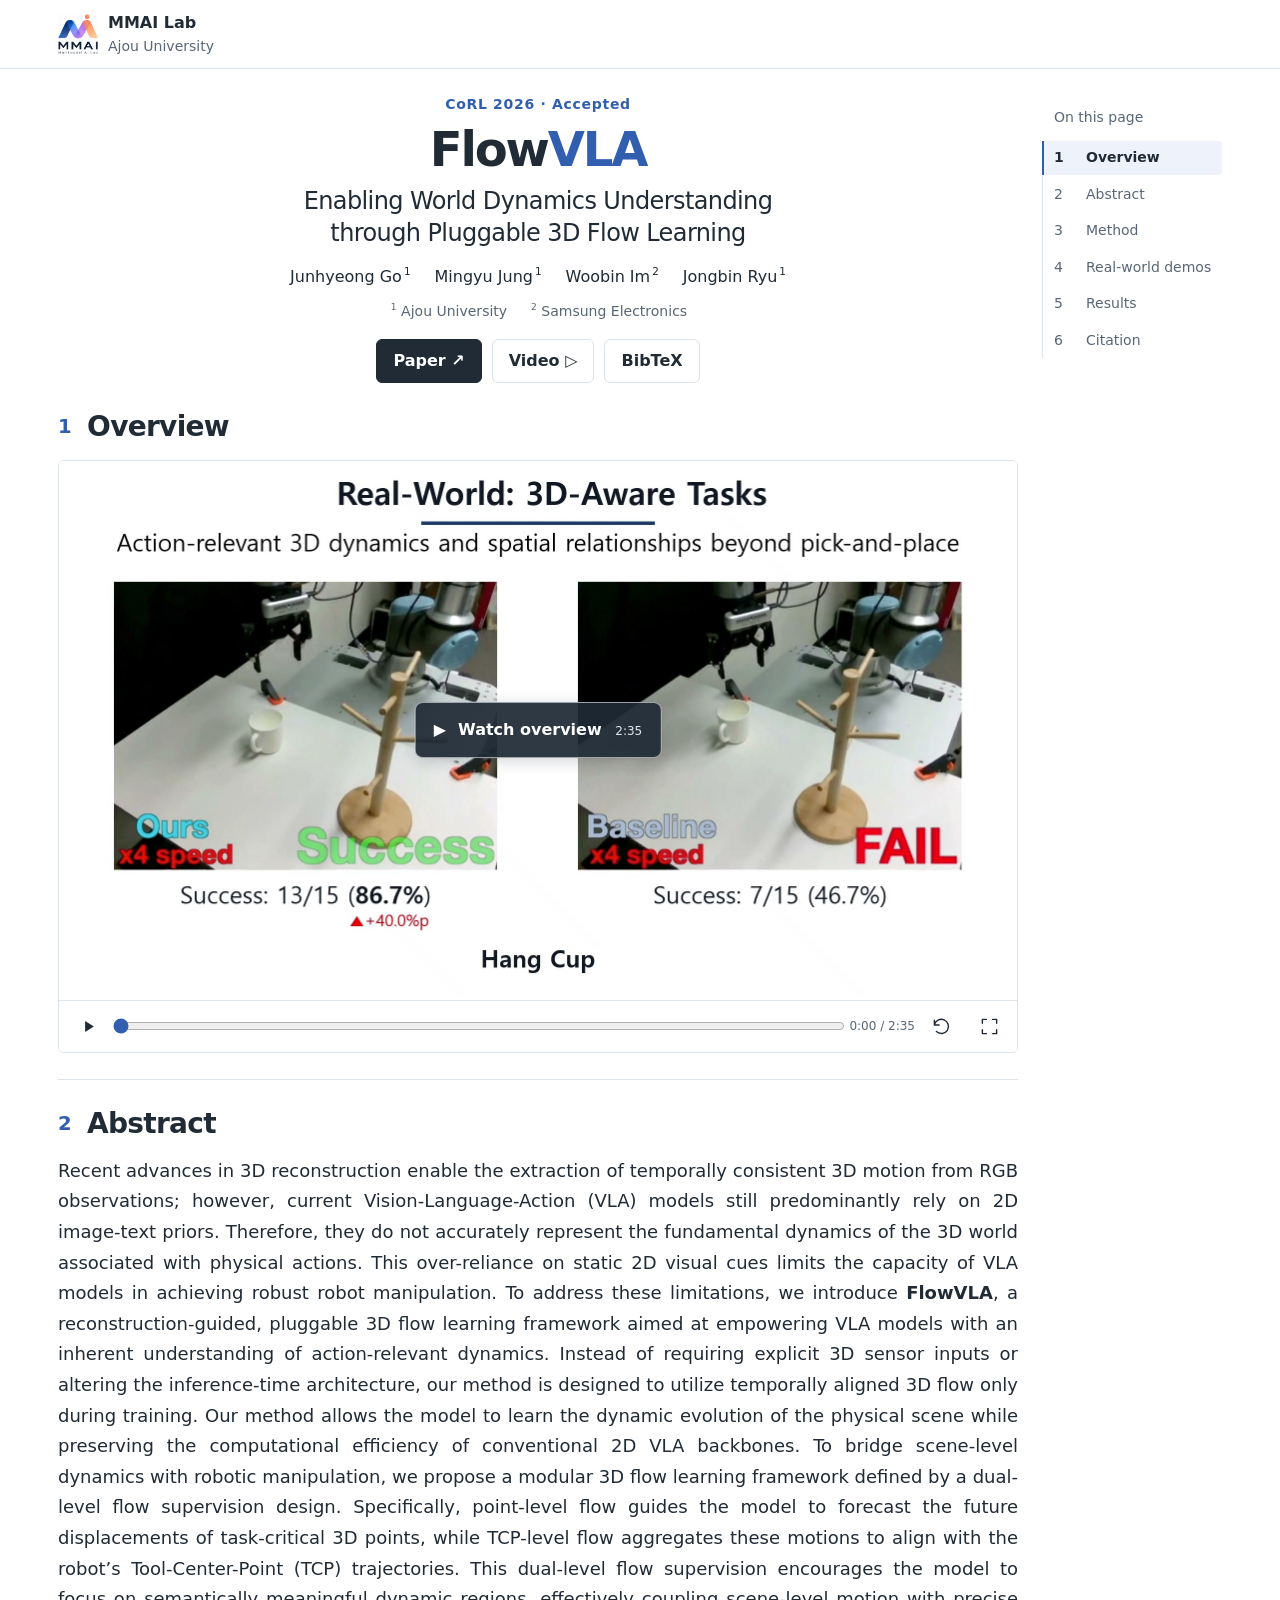
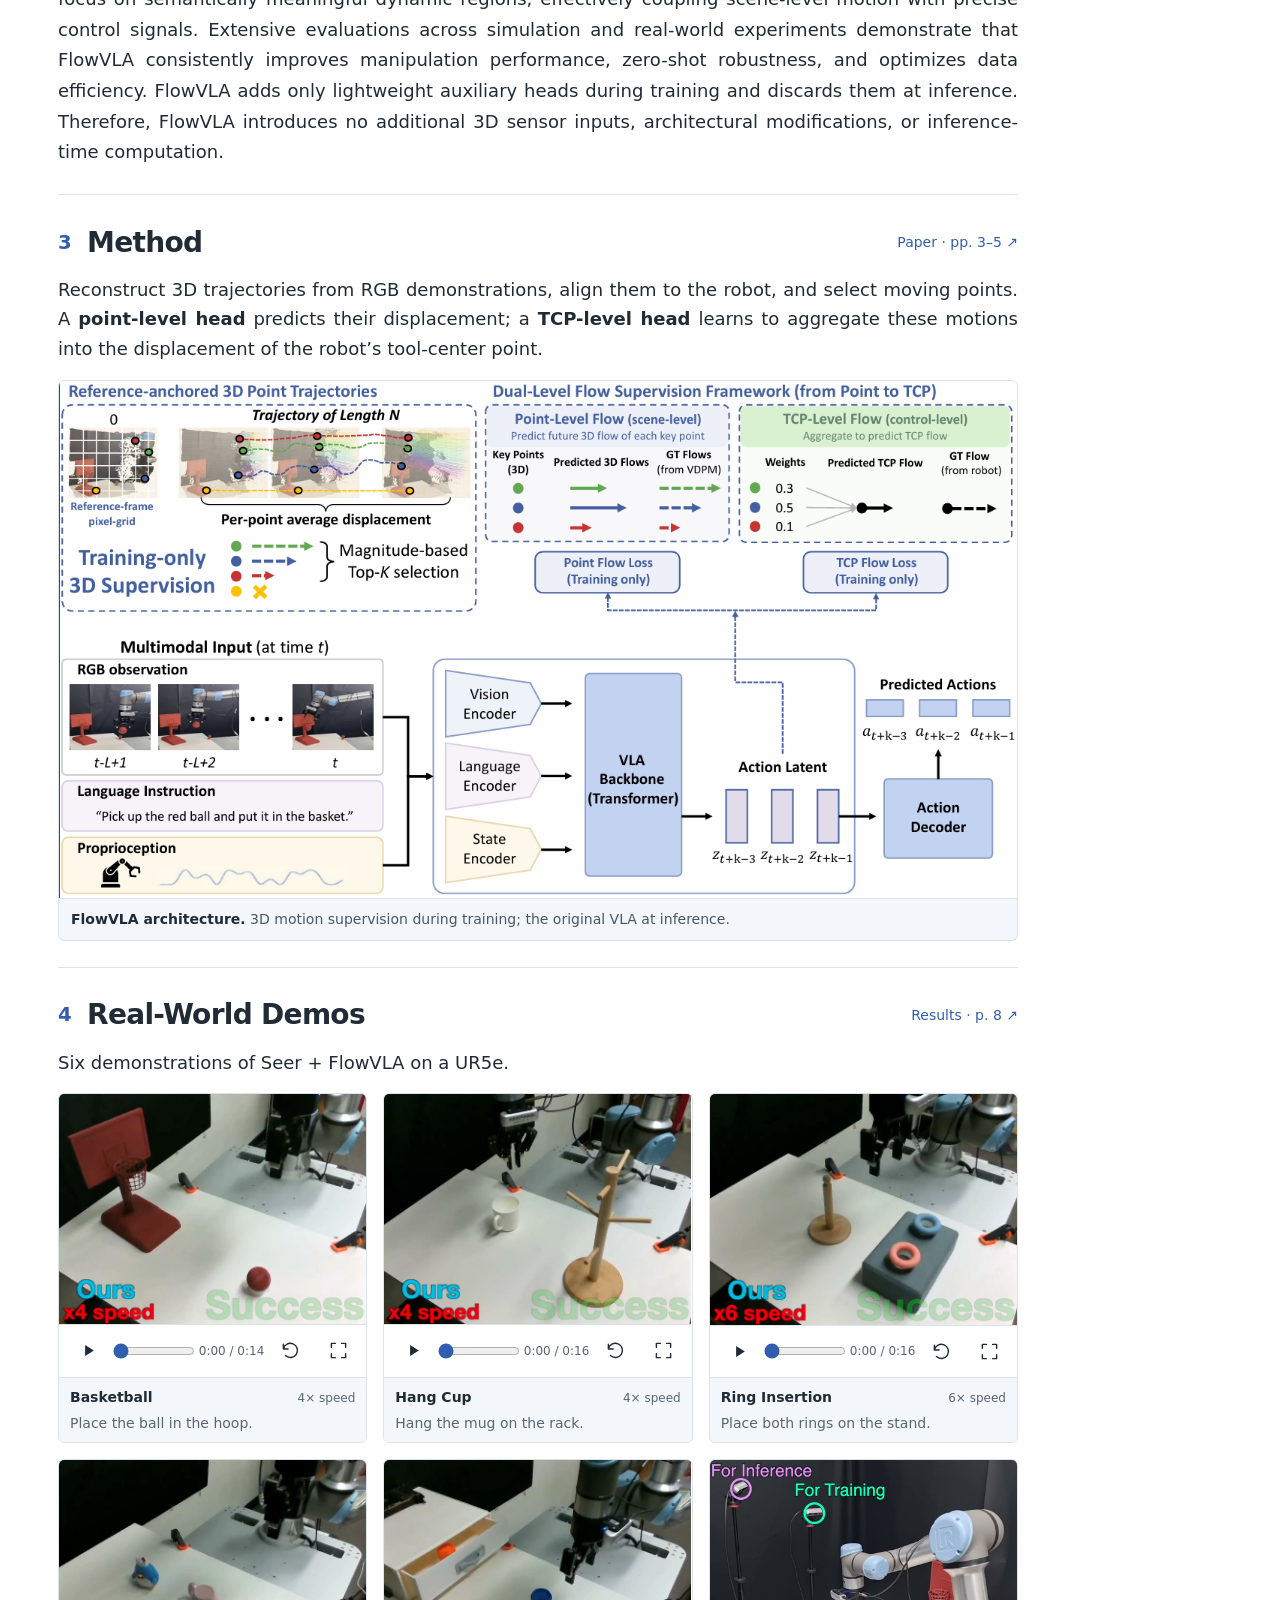
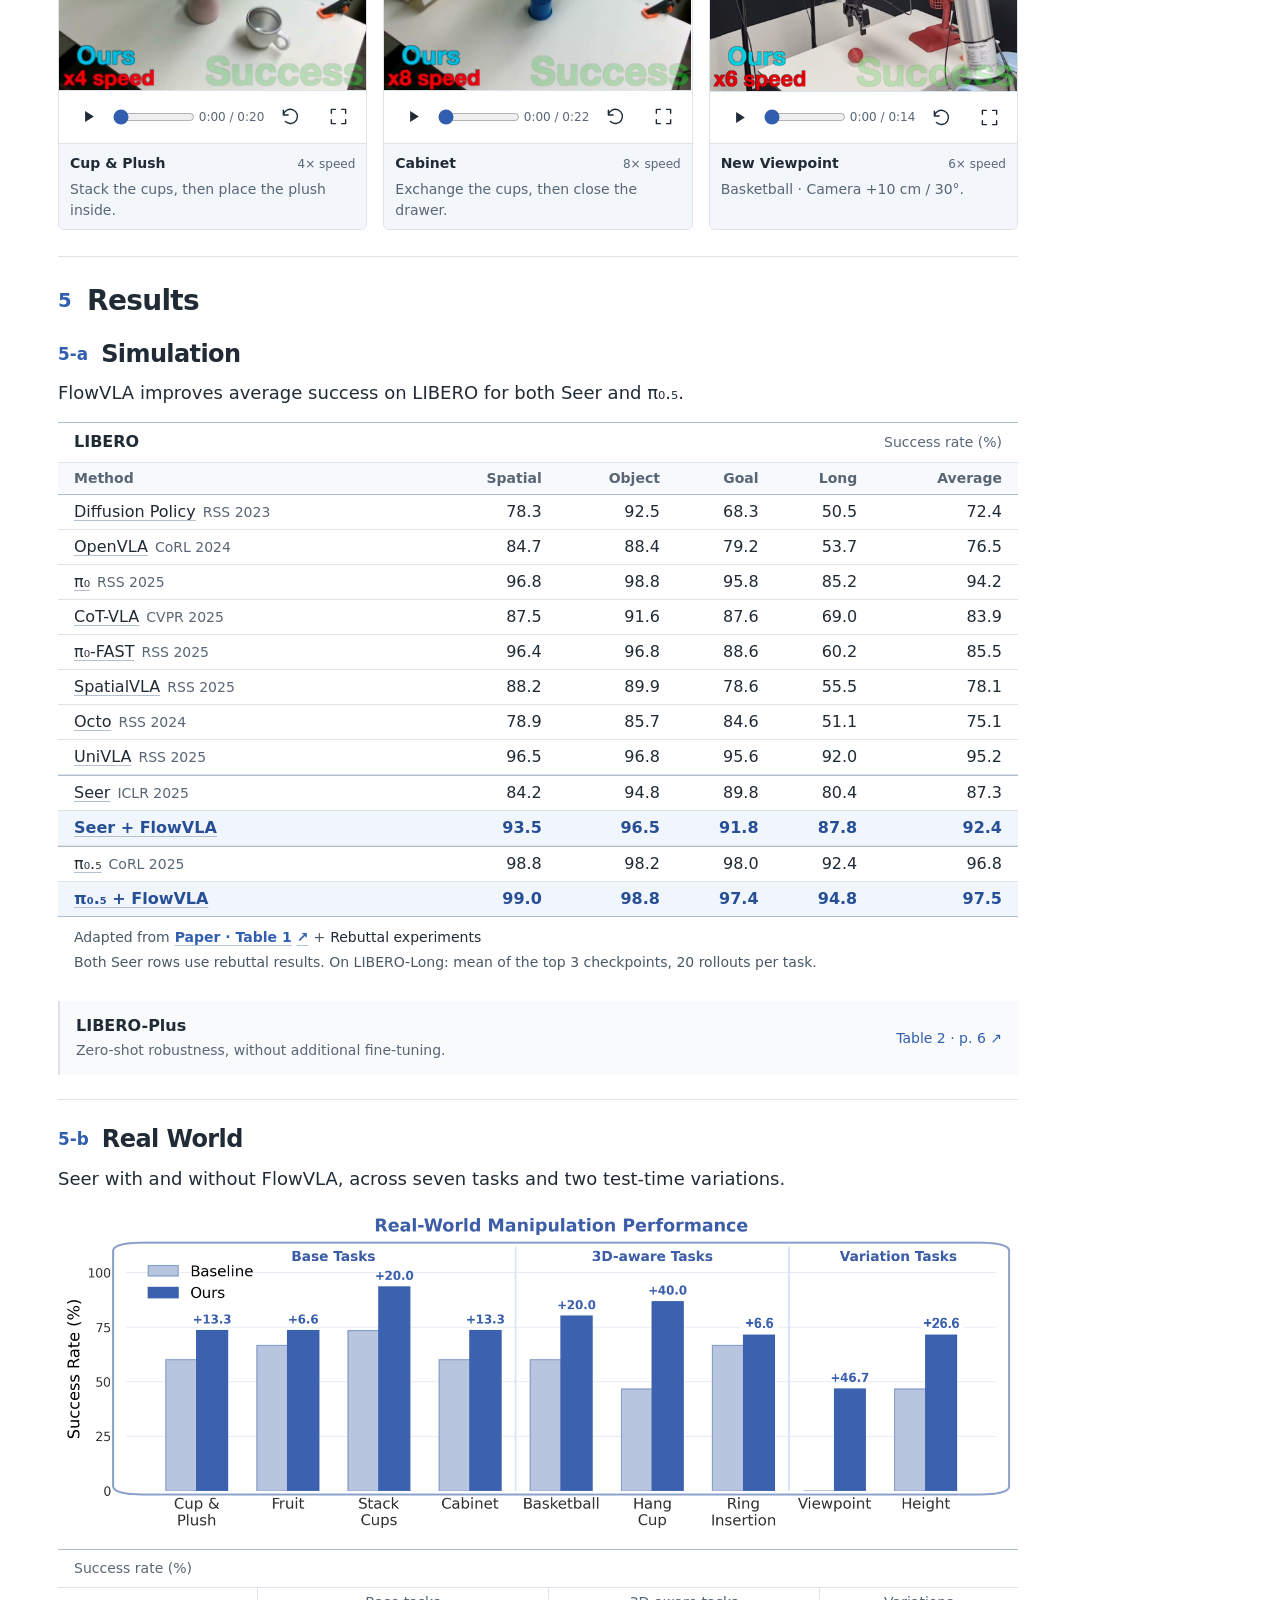
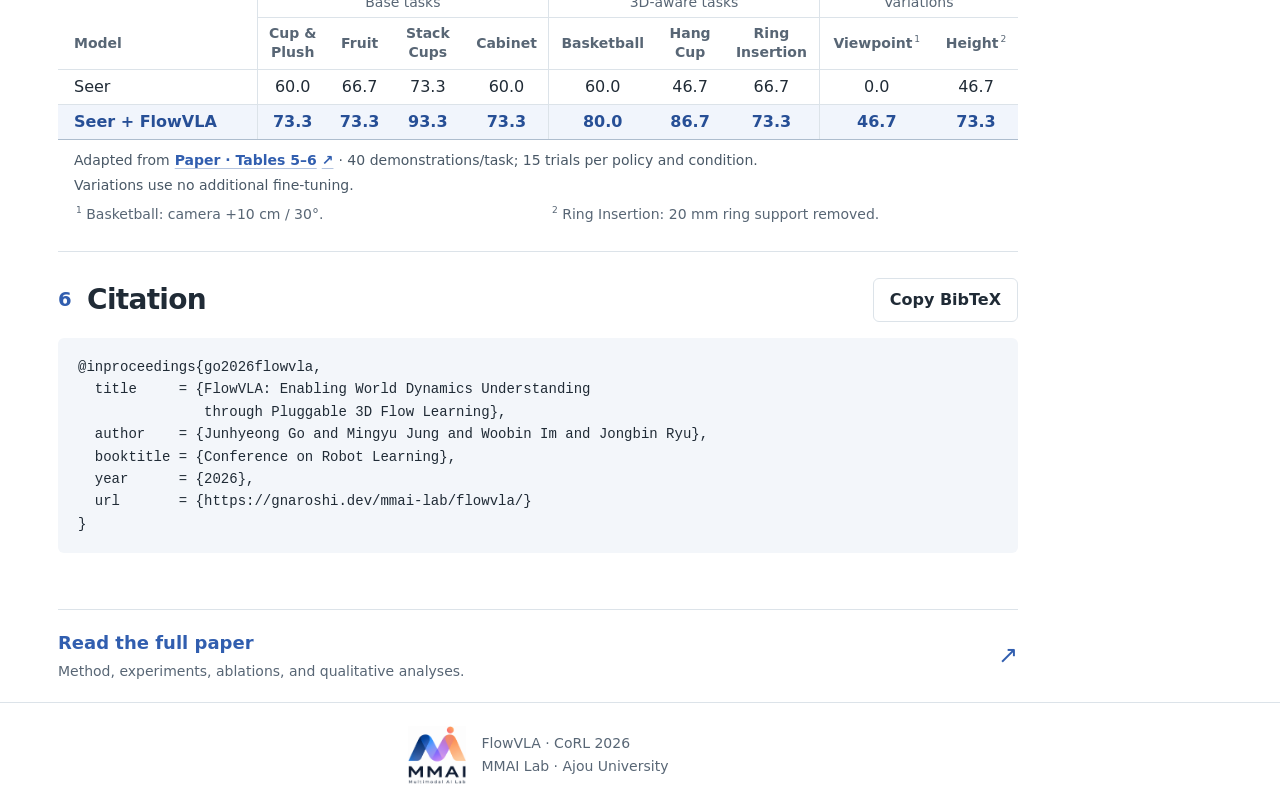
==== flowvla/index.html @ 660ac982 "Refine result-table density and evidence hierarchy" ====
<!doctype html>
<html lang="en"><head><meta charset="utf-8"><meta name="viewport" content="width=device-width,initial-scale=1"><meta name="color-scheme" content="light"><title>FlowVLA | Pluggable 3D Flow Learning · CoRL 2026</title><meta name="description" content="FlowVLA distills manipulation-relevant 3D scene motion into VLA policies using training-only point-to-TCP supervision. Accepted at CoRL 2026. MMAI Lab, Ajou University."><meta name="author" content="Junhyeong Go, Mingyu Jung, Woobin Im, Jongbin Ryu"><meta name="citation_title" content="FlowVLA: Enabling World Dynamics Understanding through Pluggable 3D Flow Learning"><meta name="citation_author" content="Junhyeong Go"><meta name="citation_author" content="Mingyu Jung"><meta name="citation_author" content="Woobin Im"><meta name="citation_author" content="Jongbin Ryu"><meta name="citation_conference_title" content="Conference on Robot Learning"><meta name="citation_publication_date" content="2026"><meta property="og:type" content="website"><meta property="og:title" content="FlowVLA · CoRL 2026"><meta property="og:description" content="Learn 3D motion during training. Keep the original VLA at inference."><link rel="icon" href="assets/images/favicon.png" type="image/png"><link rel="stylesheet" href="styles.css?v=21"><script src="script.js?v=16" defer></script><link rel="canonical" href="https://gnaroshi.dev/mmai-lab/flowvla/"><meta property="og:url" content="https://gnaroshi.dev/mmai-lab/flowvla/"><meta property="og:image" content="https://gnaroshi.dev/mmai-lab/flowvla/assets/images/overview.jpg"><meta property="og:image:alt" content="FlowVLA: Pluggable 3D Flow Learning"><meta name="twitter:card" content="summary_large_image"><meta name="citation_pdf_url" content="https://gnaroshi.dev/mmai-lab/flowvla/assets/papers/flowvla-submission.pdf"><link rel="stylesheet" href="summary.css?v=9"><script src="legacy-links.js?v=2"></script></head>
<body class="summary-page full-page">
<a class="skip" href="#main">Skip to content</a>
<header class="site-header summary-header"><div class="wrap header-inner"><a class="brand" href="https://mmai-laboratory.github.io/" aria-label="MMAI Lab homepage"><img src="assets/images/mmai-logo.png" width="58" height="58" alt="MMAI Lab"><span>MMAI Lab<small>Ajou University</small></span></a></div>
<div class="reading-nav wrap"><button class="nav-toggle" type="button" aria-expanded="false" aria-controls="section-nav"><span class="nav-label">Contents</span><span class="nav-location">Overview</span><span aria-hidden="true">⌄</span></button><nav id="section-nav" class="main-nav" aria-label="Page sections"><ul class="outline-list"><li class="outline-item" data-section="overview"><a href="#overview" data-location="1 · Overview"><span class="outline-number">1</span><span>Overview</span></a></li><li class="outline-item" data-section="abstract"><a href="#abstract" data-location="2 · Abstract"><span class="outline-number">2</span><span>Abstract</span></a></li><li class="outline-item" data-section="method"><a href="#method" data-location="3 · Method"><span class="outline-number">3</span><span>Method</span></a></li><li class="outline-item" data-section="real-world"><a href="#real-world" data-location="4 · Real-world demos"><span class="outline-number">4</span><span>Real-world demos</span></a></li><li class="outline-item" data-section="results"><a href="#results" data-location="5 · Results"><span class="outline-number">5</span><span>Results</span></a><ul class="outline-sublist"><li><a href="#libero-results" data-location="5-a · Simulation"><span class="outline-number">5-a</span><span>Simulation</span></a></li><li><a href="#real-world-results" data-location="5-b · Real world"><span class="outline-number">5-b</span><span>Real world</span></a></li></ul></li><li class="outline-item" data-section="citation"><a href="#citation" data-location="6 · Citation"><span class="outline-number">6</span><span>Citation</span></a></li></ul></nav></div></header>
<aside class="page-outline" aria-label="Reading position"><p class="outline-title">On this page</p><nav class="outline-nav" aria-label="On this page"><ul class="outline-list"><li class="outline-item" data-section="overview"><a href="#overview" data-location="1 · Overview"><span class="outline-number">1</span><span>Overview</span></a></li><li class="outline-item" data-section="abstract"><a href="#abstract" data-location="2 · Abstract"><span class="outline-number">2</span><span>Abstract</span></a></li><li class="outline-item" data-section="method"><a href="#method" data-location="3 · Method"><span class="outline-number">3</span><span>Method</span></a></li><li class="outline-item" data-section="real-world"><a href="#real-world" data-location="4 · Real-world demos"><span class="outline-number">4</span><span>Real-world demos</span></a></li><li class="outline-item" data-section="results"><a href="#results" data-location="5 · Results"><span class="outline-number">5</span><span>Results</span></a><ul class="outline-sublist"><li><a href="#libero-results" data-location="5-a · Simulation"><span class="outline-number">5-a</span><span>Simulation</span></a></li><li><a href="#real-world-results" data-location="5-b · Real world"><span class="outline-number">5-b</span><span>Real world</span></a></li></ul></li><li class="outline-item" data-section="citation"><a href="#citation" data-location="6 · Citation"><span class="outline-number">6</span><span>Citation</span></a></li></ul></nav></aside>
<a class="back-to-top" href="#top" aria-label="Back to top" title="Back to top"><svg viewBox="0 0 24 24" width="20" height="20" fill="none" stroke="currentColor" stroke-width="1.8" stroke-linecap="round" stroke-linejoin="round" aria-hidden="true"><path d="m6 12 6-6 6 6M12 6v14M5 3h14"/></svg></a>
<main id="main">
<section id="top" tabindex="-1" class="hero wrap" aria-labelledby="title">
  <p class="venue">CoRL 2026 · Accepted</p>
  <h1 id="title">Flow<span>VLA</span></h1>
  <p class="paper-title">Enabling World Dynamics Understanding<br class="title-break"> through Pluggable 3D Flow Learning</p>
  <div class="authors"><span><a href="https://gojunhyeong.github.io/">Junhyeong Go</a><sup>1</sup></span><span><a href="https://gnaroshi.dev/">Mingyu Jung</a><sup>1</sup></span><span><a href="https://iwbn.github.io/">Woobin Im</a><sup>2</sup></span><span><a href="https://sites.google.com/view/jongbinryu/about-me">Jongbin Ryu</a><sup>1</sup></span></div>
  <div class="affiliations"><span><sup>1</sup> Ajou University</span><span><sup>2</sup> Samsung Electronics</span></div>
  <div class="actions"><a class="button primary" href="assets/papers/flowvla-submission.pdf#page=1" target="_blank" rel="noopener" aria-label="Read the paper (PDF, opens in a new tab)">Paper ↗</a><a class="button" href="#overview-player">Video ▷</a><a class="button" href="#citation">BibTeX</a></div>
</section>
<section id="overview" data-outline-target class="section wrap" tabindex="-1" aria-labelledby="overview-title">
  <h2 id="overview-title"><span class="heading-number">1</span> <span class="heading-label">Overview</span></h2>
  <figure id="overview-player" tabindex="-1" class="clip overview-player"><div class="media-shell" data-title="FlowVLA overview"><div class="video-viewport" style="--video-ratio:1.7777777778"><div class="video-frame"><video id="overview-video" controls playsinline preload="none" data-duration="155.238417" poster="assets/images/overview-preview.jpg" width="1920" height="1080" aria-label="FlowVLA overview video"><source src="assets/videos/flowvla-overview-intro.mp4" type="video/mp4"></video></div><button class="overview-start js-only" type="button" aria-label="Watch FlowVLA overview"><span aria-hidden="true">▶</span><span>Watch overview <small>2:35</small></span></button></div></div><figcaption><span class="clip-label">FlowVLA Overview</span></figcaption></figure>
</section>
<section id="abstract" data-outline-target class="section wrap" tabindex="-1" aria-labelledby="abstract-title">
  <h2 id="abstract-title"><span class="heading-number">2</span> <span class="heading-label">Abstract</span></h2>
  <p>Recent advances in 3D reconstruction enable the extraction of temporally consistent 3D motion from RGB observations; however, current Vision-Language-Action (VLA) models still predominantly rely on 2D image-text priors. Therefore, they do not accurately represent the fundamental dynamics of the 3D world associated with physical actions. This over-reliance on static 2D visual cues limits the capacity of VLA models in achieving robust robot manipulation. To address these limitations, we introduce <strong>FlowVLA</strong>, a reconstruction-guided, pluggable 3D flow learning framework aimed at empowering VLA models with an inherent understanding of action-relevant dynamics. Instead of requiring explicit 3D sensor inputs or altering the inference-time architecture, our method is designed to utilize temporally aligned 3D flow only during training. Our method allows the model to learn the dynamic evolution of the physical scene while preserving the computational efficiency of conventional 2D VLA backbones. To bridge scene-level dynamics with robotic manipulation, we propose a modular 3D flow learning framework defined by a dual-level flow supervision design. Specifically, point-level flow guides the model to forecast the future displacements of task-critical 3D points, while TCP-level flow aggregates these motions to align with the robot’s Tool-Center-Point (TCP) trajectories. This dual-level flow supervision encourages the model to focus on semantically meaningful dynamic regions, effectively coupling scene-level motion with precise control signals. Extensive evaluations across simulation and real-world experiments demonstrate that FlowVLA consistently improves manipulation performance, zero-shot robustness, and optimizes data efficiency. FlowVLA adds only lightweight auxiliary heads during training and discards them at inference. Therefore, FlowVLA introduces no additional 3D sensor inputs, architectural modifications, or inference-time computation.</p>
</section>
<section id="method" data-outline-target class="section wrap" tabindex="-1" aria-labelledby="method-title">
  <div class="section-heading"><h2 id="method-title"><span class="heading-number">3</span> <span class="heading-label">Method</span></h2><a class="section-paper" href="assets/papers/flowvla-submission.pdf#page=3" target="_blank" rel="noopener" aria-label="Method in the paper, pages 3–5 (opens in a new tab)">Paper · pp. 3–5 ↗</a></div>
  <p>Reconstruct 3D trajectories from RGB demonstrations, align them to the robot, and select moving points. A <strong>point-level head</strong> predicts their displacement; a <strong>TCP-level head</strong> learns to aggregate these motions into the displacement of the robot’s tool-center point.</p>
  <figure class="research-figure  responsive-figure rf-method"><div class="rf-method-frame"><p class="rf-scroll-cue"><span>Scroll to explore ↔</span><a href="assets/images/method.png" data-figure-title="FlowVLA architecture" data-figure-caption="3D motion supervision during training; the original VLA at inference." aria-label="View complete architecture">View full figure</a></p><div class="rf-method-scroll" tabindex="0" role="region" aria-label="FlowVLA architecture; scroll horizontally on narrow screens"><a class="figure-image rf-method-image" href="assets/images/method.png" data-figure-title="FlowVLA architecture" data-figure-caption="3D motion supervision during training; the original VLA at inference." aria-label="Enlarge FlowVLA architecture"><img src="assets/images/method.png" width="1276" height="689" loading="lazy" alt="FlowVLA reconstructs scene motion and supervises point-level flow and tool-center-point flow during training."></a></div></div><figcaption><span class="figure-caption-title">FlowVLA architecture.</span> 3D motion supervision during training; the original VLA at inference.</figcaption></figure>
</section>
<section id="real-world" data-outline-target class="section wrap" tabindex="-1" aria-labelledby="real-title">
  <div class="section-heading"><h2 id="real-title"><span class="heading-number">4</span> <span class="heading-label">Real-World Demos</span></h2><a class="section-paper" href="assets/papers/flowvla-submission.pdf#page=8" target="_blank" rel="noopener" aria-label="Task and variation results in the paper, Tables 5–6, page 8 (opens in a new tab)">Results · p. 8 ↗</a></div>
  <p>Six demonstrations of Seer + FlowVLA on a UR5e.</p>
  <div class="demo-grid"><figure class="clip" data-media="basketball-ours">
  <div class="media-shell" data-title="Basketball">
    <div class="video-viewport" style="--video-ratio:1.3333333333;--frame-width:100.0000000000%;--crop-width:100.0000000000%;--crop-height:100.0000000000%;--crop-left:0.0000000000%;--crop-top:0.0000000000%"><div class="video-frame"><video class="loop-video" controls muted playsinline preload="none" data-duration="14.347667" width="640" height="480" poster="assets/posters/ppt-basketball-ours.jpg" aria-label="Basketball" ><source src="assets/videos/ppt-basketball-ours.mp4" type="video/mp4"></video></div></div>
  </div>
  <figcaption><span class="clip-label">Basketball<span class='speed'>4× speed</span></span><span class="clip-description">Place the ball in the hoop.</span></figcaption>
</figure><figure class="clip" data-media="hang-cup-ours">
  <div class="media-shell" data-title="Hang Cup">
    <div class="video-viewport" style="--video-ratio:1.3333333333;--frame-width:100.0000000000%;--crop-width:100.0000000000%;--crop-height:100.0000000000%;--crop-left:0.0000000000%;--crop-top:0.0000000000%"><div class="video-frame"><video class="loop-video" controls muted playsinline preload="none" data-duration="16.558208" width="640" height="480" poster="assets/posters/ppt-hang-cup-ours.jpg" aria-label="Hang Cup" ><source src="assets/videos/ppt-hang-cup-ours.mp4" type="video/mp4"></video></div></div>
  </div>
  <figcaption><span class="clip-label">Hang Cup<span class='speed'>4× speed</span></span><span class="clip-description">Hang the mug on the rack.</span></figcaption>
</figure><figure class="clip" data-media="rings-ours">
  <div class="media-shell" data-title="Ring Insertion">
    <div class="video-viewport" style="--video-ratio:1.3333333333;--frame-width:100.0000000000%;--crop-width:100.0000000000%;--crop-height:100.0000000000%;--crop-left:0.0000000000%;--crop-top:0.0000000000%"><div class="video-frame"><video class="loop-video" controls muted playsinline preload="none" data-duration="16.975292" width="640" height="480" poster="assets/posters/ppt-rings-ours.jpg" aria-label="Ring Insertion" ><source src="assets/videos/ppt-rings-ours.mp4" type="video/mp4"></video></div></div>
  </div>
  <figcaption><span class="clip-label">Ring Insertion<span class='speed'>6× speed</span></span><span class="clip-description">Place both rings on the stand.</span></figcaption>
</figure><figure class="clip" data-media="cup-plush-ours">
  <div class="media-shell" data-title="Cup &amp; Plush">
    <div class="video-viewport" style="--video-ratio:1.3333333333;--frame-width:100.0000000000%;--crop-width:100.0000000000%;--crop-height:100.0000000000%;--crop-left:0.0000000000%;--crop-top:0.0000000000%"><div class="video-frame"><video class="loop-video" controls muted playsinline preload="none" data-duration="20.27025" width="640" height="480" poster="assets/posters/ppt-cup-plush-ours.jpg" aria-label="Cup &amp; Plush" ><source src="assets/videos/ppt-cup-plush-ours.mp4" type="video/mp4"></video></div></div>
  </div>
  <figcaption><span class="clip-label">Cup &amp; Plush<span class='speed'>4× speed</span></span><span class="clip-description">Stack the cups, then place the plush inside.</span></figcaption>
</figure><figure class="clip" data-media="cabinet-ours">
  <div class="media-shell" data-title="Cabinet">
    <div class="video-viewport" style="--video-ratio:1.3333333333;--frame-width:100.0000000000%;--crop-width:100.0000000000%;--crop-height:100.0000000000%;--crop-left:0.0000000000%;--crop-top:0.0000000000%"><div class="video-frame"><video class="loop-video" controls muted playsinline preload="none" data-duration="22.5225" width="640" height="480" poster="assets/posters/ppt-cabinet-ours.jpg" aria-label="Cabinet" ><source src="assets/videos/ppt-cabinet-ours.mp4" type="video/mp4"></video></div></div>
  </div>
  <figcaption><span class="clip-label">Cabinet<span class='speed'>8× speed</span></span><span class="clip-description">Exchange the cups, then close the drawer.</span></figcaption>
</figure><figure class="clip" data-media="basketball-viewpoint-ours">
  <div class="media-shell" data-title="Basketball · New Viewpoint">
    <div class="video-viewport" style="--video-ratio:1.3333333333;--frame-width:100.0000000000%;--crop-width:100.0000000000%;--crop-height:100.0000000000%;--crop-left:0.0000000000%;--crop-top:0.0000000000%"><div class="video-frame"><video class="loop-video" controls muted playsinline preload="none" data-duration="14.180833" width="960" height="720" poster="assets/posters/ppt-basketball-viewpoint-ours.jpg" aria-label="Basketball · New Viewpoint" ><source src="assets/videos/ppt-basketball-viewpoint-ours.mp4" type="video/mp4"></video></div></div>
  </div>
  <figcaption><span class="clip-label">New Viewpoint<span class='speed'>6× speed</span></span><span class="clip-description">Basketball · Camera +10 cm / 30°.</span></figcaption>
</figure></div>
</section>
<section id="results" data-outline-target class="section wrap" tabindex="-1" aria-labelledby="results-title">
  <h2 id="results-title"><span class="heading-number">5</span> <span class="heading-label">Results</span></h2>
  <div id="libero-results" data-outline-target class="summary-result" tabindex="-1">
    <h3><span class="heading-number">5-a</span> <span class="heading-label">Simulation</span></h3>
    <p>FlowVLA improves average success on LIBERO for both Seer and π₀.₅.</p>
    <figure id="libero" class="table-block"><figcaption class="table-caption" id="libero-caption"><span class="table-title">LIBERO</span> <span class="table-metric">Success rate (%)</span></figcaption><div class="table-scroll" tabindex="0" role="region" aria-label="LIBERO results"><table aria-labelledby="libero-caption" class="benchmark-table"><thead><tr><th scope="col">Method</th><th scope="col">Spatial</th><th scope="col">Object</th><th scope="col">Goal</th><th scope="col">Long</th><th scope="col">Average</th></tr></thead><tbody><tr><th scope="row"><a class="paper-reference" href="https://roboticsproceedings.org/rss19/p026.html" title="Diffusion Policy: Visuomotor Policy Learning via Action Diffusion" target="_blank" rel="noopener noreferrer">Diffusion Policy</a><span class="method-venue">RSS 2023</span></th><td>78.3</td><td>92.5</td><td>68.3</td><td>50.5</td><td>72.4</td></tr><tr><th scope="row"><a class="paper-reference" href="https://proceedings.mlr.press/v270/kim25c.html" title="OpenVLA: An Open-Source Vision-Language-Action Model" target="_blank" rel="noopener noreferrer">OpenVLA</a><span class="method-venue">CoRL 2024</span></th><td>84.7</td><td>88.4</td><td>79.2</td><td>53.7</td><td>76.5</td></tr><tr><th scope="row"><a class="paper-reference" href="https://www.roboticsproceedings.org/rss21/p010.html" title="π₀: A Vision-Language-Action Flow Model for General Robot Control" target="_blank" rel="noopener noreferrer">π₀</a><span class="method-venue">RSS 2025</span></th><td>96.8</td><td>98.8</td><td>95.8</td><td>85.2</td><td>94.2</td></tr><tr><th scope="row"><a class="paper-reference" href="https://openaccess.thecvf.com/content/CVPR2025/papers/Zhao_CoT-VLA_Visual_Chain-of-Thought_Reasoning_for_Vision-Language-Action_Models_CVPR_2025_paper.pdf" title="CoT-VLA: Visual Chain-of-Thought Reasoning for Vision-Language-Action Models" target="_blank" rel="noopener noreferrer">CoT-VLA</a><span class="method-venue">CVPR 2025</span></th><td>87.5</td><td>91.6</td><td>87.6</td><td>69.0</td><td>83.9</td></tr><tr><th scope="row"><a class="paper-reference" href="https://www.roboticsproceedings.org/rss21/p012.html" title="FAST: Efficient Action Tokenization for Vision-Language-Action Models" target="_blank" rel="noopener noreferrer">π₀-FAST</a><span class="method-venue">RSS 2025</span></th><td>96.4</td><td>96.8</td><td>88.6</td><td>60.2</td><td>85.5</td></tr><tr><th scope="row"><a class="paper-reference" href="https://www.roboticsproceedings.org/rss21/p011.html" title="SpatialVLA: Exploring Spatial Representations for Visual-Language-Action Models" target="_blank" rel="noopener noreferrer">SpatialVLA</a><span class="method-venue">RSS 2025</span></th><td>88.2</td><td>89.9</td><td>78.6</td><td>55.5</td><td>78.1</td></tr><tr><th scope="row"><a class="paper-reference" href="https://www.roboticsproceedings.org/rss20/p090.html" title="Octo: An Open-Source Generalist Robot Policy" target="_blank" rel="noopener noreferrer">Octo</a><span class="method-venue">RSS 2024</span></th><td>78.9</td><td>85.7</td><td>84.6</td><td>51.1</td><td>75.1</td></tr><tr><th scope="row"><a class="paper-reference" href="https://www.roboticsproceedings.org/rss21/p014.html" title="Learning to Act Anywhere with Task-centric Latent Actions" target="_blank" rel="noopener noreferrer">UniVLA</a><span class="method-venue">RSS 2025</span></th><td>96.5</td><td>96.8</td><td>95.6</td><td>92.0</td><td>95.2</td></tr><tr><th scope="row"><a class="paper-reference" href="https://proceedings.iclr.cc/paper_files/paper/2025/hash/e5b5c402bb7bd5e60bede6961d6fe39e-Abstract-Conference.html" title="Predictive Inverse Dynamics Models are Scalable Learners for Robotic Manipulation" target="_blank" rel="noopener noreferrer">Seer</a><span class="method-venue">ICLR 2025</span></th><td>84.2</td><td>94.8</td><td>89.8</td><td>80.4</td><td>87.3</td></tr><tr class="ours"><th scope="row"><a class="paper-reference" href="assets/papers/flowvla-submission.pdf#page=6" target="_blank" rel="noopener">Seer + FlowVLA</a></th><td>93.5</td><td>96.5</td><td>91.8</td><td>87.8</td><td>92.4</td></tr><tr><th scope="row"><a class="paper-reference" href="https://proceedings.mlr.press/v305/black25a.html" title="π₀.₅: a Vision-Language-Action Model with Open-World Generalization" target="_blank" rel="noopener noreferrer">π₀.₅</a><span class="method-venue">CoRL 2025</span></th><td>98.8</td><td>98.2</td><td>98.0</td><td>92.4</td><td>96.8</td></tr><tr class="ours"><th scope="row"><a class="paper-reference" href="assets/papers/flowvla-submission.pdf#page=6" target="_blank" rel="noopener">π₀.₅ + FlowVLA</a></th><td>99.0</td><td>98.8</td><td>97.4</td><td>94.8</td><td>97.5</td></tr></tbody></table></div><div class="table-footer"><p class="table-provenance"><span class="source-prefix">Adapted from</span> <a class="table-source-link" href="assets/papers/flowvla-submission.pdf#page=6" target="_blank" rel="noopener" aria-label="Paper Table 1, page 6 (opens in a new tab)">Paper · Table 1<span aria-hidden="true">↗</span></a><span class="source-join">+</span><span class="table-source-label">Rebuttal experiments</span></p><p class="table-note">Both Seer rows use rebuttal results. On LIBERO-Long: mean of the top 3 checkpoints, 20 rollouts per task.</p></div></figure>
    <aside class="related-result" aria-label="LIBERO-Plus results"><div><h4>LIBERO-Plus</h4><p>Zero-shot robustness, without additional fine-tuning.</p></div><a href="assets/papers/flowvla-submission.pdf#page=6" target="_blank" rel="noopener" aria-label="LIBERO-Plus comparison in the paper, Table 2, page 6 (opens in a new tab)">Table 2 · p. 6 ↗</a></aside>
  </div>
  <div id="real-world-results" data-outline-target class="summary-result" tabindex="-1">
    <h3><span class="heading-number">5-b</span> <span class="heading-label">Real World</span></h3>
    <p>Seer with and without FlowVLA, across seven tasks and two test-time variations.</p>
    <figure id="real-world-performance" class="performance-results" aria-labelledby="real-world-performance-caption">
      <a class="figure-image performance-chart" href="assets/images/real-world-performance.png" data-figure-title="Real-world manipulation performance" data-figure-caption="Seer (Baseline) versus Seer + FlowVLA (Ours). Seven tasks and two test-time variations; success rates are listed in the table." aria-label="Enlarge real-world performance chart"><img src="assets/images/real-world-performance.png" width="1839" height="628" alt="Success rates for Seer and Seer + FlowVLA across four base tasks, three 3D-aware tasks, and two variation conditions. FlowVLA improves success in each condition; exact rates follow in the table." loading="lazy"></a>
      <div class="performance-table-heading"><span id="seven-real-world-tasks-caption">Success rate (%)</span><span class="scroll-hint">Scroll for all tasks <span aria-hidden="true">↔</span></span></div>
      <div class="table-scroll performance-scroll" tabindex="0" role="region" aria-label="Real-world task comparison; scroll horizontally to view all tasks">
      <table class="task-matrix"><caption class="sr-only">Seer and Seer + FlowVLA success rates across seven tasks and two variations</caption>
        <colgroup><col class="model-column"></colgroup><colgroup><col class="task-cup"><col class="task-fruit"><col class="task-stack"><col class="task-cabinet"></colgroup><colgroup><col class="task-basketball"><col class="task-hang"><col class="task-ring"></colgroup><colgroup><col class="task-viewpoint"><col class="task-height"></colgroup>
        <thead><tr class="task-groups"><td class="model-corner"></td><th scope="colgroup" colspan="4">Base tasks</th><th scope="colgroup" colspan="3" class="task-group-start">3D-aware tasks</th><th scope="colgroup" colspan="2" class="task-group-start">Variations</th></tr><tr><th scope="col" class="model-heading">Model</th><th scope="col" id="real-task-0" class="">Cup &amp;<br>Plush</th><th scope="col" id="real-task-1" class="">Fruit</th><th scope="col" id="real-task-2" class="">Stack<br>Cups</th><th scope="col" id="real-task-3" class="">Cabinet</th><th scope="col" id="real-task-4" class="task-group-start">Basketball</th><th scope="col" id="real-task-5" class="">Hang<br>Cup</th><th scope="col" id="real-task-6" class="">Ring<br>Insertion</th><th scope="col" id="real-task-7" class="task-group-start" aria-describedby="viewpoint-condition">Viewpoint<sup>1</sup></th><th scope="col" id="real-task-8" class="" aria-describedby="height-condition">Height<sup>2</sup></th></tr></thead><tbody><tr class=""><th scope="row" id="real-model-2">Seer</th><td headers="real-model-2 real-task-0" class="">60.0</td><td headers="real-model-2 real-task-1" class="">66.7</td><td headers="real-model-2 real-task-2" class="">73.3</td><td headers="real-model-2 real-task-3" class="">60.0</td><td headers="real-model-2 real-task-4" class="task-group-start">60.0</td><td headers="real-model-2 real-task-5" class="">46.7</td><td headers="real-model-2 real-task-6" class="">66.7</td><td headers="real-model-2 real-task-7" class="task-group-start">0.0</td><td headers="real-model-2 real-task-8" class="">46.7</td></tr><tr class="ours"><th scope="row" id="real-model-4">Seer + FlowVLA</th><td headers="real-model-4 real-task-0" class="">73.3</td><td headers="real-model-4 real-task-1" class="">73.3</td><td headers="real-model-4 real-task-2" class="">93.3</td><td headers="real-model-4 real-task-3" class="">73.3</td><td headers="real-model-4 real-task-4" class="task-group-start">80.0</td><td headers="real-model-4 real-task-5" class="">86.7</td><td headers="real-model-4 real-task-6" class="">73.3</td><td headers="real-model-4 real-task-7" class="task-group-start">46.7</td><td headers="real-model-4 real-task-8" class="">73.3</td></tr></tbody>
      </table></div>
      <figcaption id="real-world-performance-caption" class="table-footer">
        <p class="table-provenance"><span>Adapted from</span><a class="table-source-link" href="assets/papers/flowvla-submission.pdf#page=8" target="_blank" rel="noopener" aria-label="Paper Tables 5–6, page 8 (opens in a new tab)">Paper · Tables 5–6 <span aria-hidden="true">↗</span></a><span>· 40 demonstrations/task; 15 trials per policy and condition.</span></p>
        <p class="table-note">Variations use no additional fine-tuning.</p>
        <div class="condition-notes"><p id="viewpoint-condition"><sup>1</sup> Basketball: camera +10 cm / 30°.</p><p id="height-condition"><sup>2</sup> Ring Insertion: 20 mm ring support removed.</p></div>
      </figcaption>
    </figure>
  </div>
</section>
<section id="citation" data-outline-target class="section wrap citation" tabindex="-1" aria-labelledby="citation-title"><div class="citation-heading"><h2 id="citation-title"><span class="heading-number">6</span> <span class="heading-label">Citation</span></h2><div class="copy-wrap js-only"><button id="copy-citation" class="button" type="button">Copy BibTeX</button></div></div><pre tabindex="0"><code id="bibtex">@inproceedings{go2026flowvla,
  title     = {FlowVLA: Enabling World Dynamics Understanding
               through Pluggable 3D Flow Learning},
  author    = {Junhyeong Go and Mingyu Jung and Woobin Im and Jongbin Ryu},
  booktitle = {Conference on Robot Learning},
  year      = {2026},
  url       = {https://gnaroshi.dev/mmai-lab/flowvla/}
}</code></pre><p id="copy-status" class="copy-status js-only" role="status" aria-live="polite"></p></section>
<nav class="wrap full-study" aria-label="Continue reading"><a href="assets/papers/flowvla-submission.pdf#page=1" target="_blank" rel="noopener" aria-label="Read the full paper (PDF, opens in a new tab)"><span><strong>Read the full paper</strong><small>Method, experiments, ablations, and qualitative analyses.</small></span><span class="next-arrow" aria-hidden="true">↗</span></a></nav>
</main>
<footer><div class="wrap footer-inner"><a href="https://mmai-laboratory.github.io/" aria-label="MMAI Lab homepage"><img src="assets/images/mmai-logo.png" width="92" height="92" alt="MMAI Lab" loading="lazy"></a><p>FlowVLA · CoRL 2026<br>MMAI Lab · Ajou University</p></div></footer>
<dialog id="video-dialog" aria-labelledby="dialog-title" aria-describedby="dialog-context"><div class="dialog-head"><h2 id="dialog-title"></h2><button type="button" id="close-dialog" class="button">Close ×</button></div><p id="dialog-context" hidden></p><div class="media-shell" data-title="Expanded video"><div class="video-viewport"><div class="video-frame"><video id="expanded-video" controls muted playsinline preload="none"></video></div></div></div></dialog>
<dialog id="figure-dialog" aria-labelledby="figure-dialog-title"><div class="dialog-head"><h2 id="figure-dialog-title"></h2><div class="dialog-actions"><button type="button" id="figure-zoom" class="button" aria-pressed="false">Original size</button><button type="button" id="close-figure" class="button">Close ×</button></div></div><div class="figure-viewer" tabindex="0" aria-label="Enlarged figure"><img id="expanded-figure" alt=""></div><p id="figure-dialog-caption"></p></dialog>
</body></html>
---- flowvla/styles.css ----
:root{--ink:#202b36;--muted:#586675;--accent:#315eaf;--line:#dce3e9;--soft:#f3f6fa;--surface:#fafbfd;--width:960px;--reading:100%;--radius:6px;--body:17px;--section-title:28px;--subsection-title:22px;--header:88px;--section-gap:40px;--block-gap:28px}
*{box-sizing:border-box}html{scroll-behavior:smooth;scroll-padding-top:var(--header)}body{margin:0;color:var(--ink);background:#fff;font:var(--body)/1.65 -apple-system,BlinkMacSystemFont,"Segoe UI",Arial,sans-serif;-webkit-font-smoothing:antialiased}h1,h2,h3,h4,p,figure{margin:0}h1,h2,h3,h4{line-height:1.3;letter-spacing:-.025em;text-wrap:balance}h2{font-size:var(--section-title);font-weight:700}h3{font-size:var(--subsection-title);font-weight:650}h4{font-size:19px;font-weight:650}p{overflow-wrap:break-word}a{color:var(--accent);text-decoration:none;text-underline-offset:3px}a:hover{text-decoration:underline}button,input{font:inherit}button{cursor:pointer}button,a{-webkit-tap-highlight-color:transparent}button:focus-visible,a:focus-visible,input:focus-visible,[tabindex="0"]:focus-visible{outline:3px solid var(--accent);outline-offset:3px}[tabindex="-1"]:focus{outline:none}img,video{display:block;max-width:100%;height:auto}strong{font-weight:650}button:disabled{opacity:.6;cursor:wait}[hidden]{display:none!important}.wrap{width:min(var(--width),calc(100% - 48px));margin-inline:auto}.prose{width:100%;max-width:none;margin-inline:auto}.prose p+p{margin-top:14px}.prose h3+p,.prose h4+p{margin-top:10px}.caption,.table-note{font-size:13px;line-height:1.6;color:var(--muted);margin:10px 0 0}.skip{position:fixed;z-index:100;top:8px;left:8px;background:white;padding:8px 16px;transform:translateY(-180%)}.skip:focus{transform:none}.sr-only,.group-label{position:absolute;width:1px;height:1px;padding:0;margin:-1px;overflow:hidden;clip:rect(0,0,0,0);white-space:nowrap;border:0}.js-only{display:none}.js .js-only{display:flex}.anchor-alias{display:block;height:0;pointer-events:none}
.site-header{overflow-anchor:none;position:sticky;z-index:20;top:0;background:#fffffff5;backdrop-filter:blur(12px);border-bottom:1px solid var(--line)}.header-inner{display:flex;align-items:center;justify-content:space-between;gap:20px;min-height:68px;position:relative}.brand{display:flex;align-items:center;gap:10px;color:var(--ink);font-size:13px;line-height:1.3;font-weight:650;white-space:nowrap}.brand:hover{text-decoration:none}.brand img{width:40px;height:42px;object-fit:contain}.brand small{display:block;font-size:11px;font-weight:400;color:var(--muted);margin-top:3px}.main-nav{display:flex;flex-wrap:wrap;align-items:center;gap:20px;font-size:13px;line-height:1.4}.main-nav a{color:var(--muted);padding:14px 0}.main-nav a[aria-current]{color:var(--accent);text-decoration:underline;text-underline-offset:7px;text-decoration-thickness:2px}.nav-toggle{display:none;border:1px solid var(--line);border-radius:6px;background:white;font-size:14px;min-height:44px;padding:8px 12px;color:var(--ink)}
.hero{text-align:center;padding:38px 0 28px}.venue{font-size:13px;letter-spacing:.05em;color:var(--accent);font-weight:600;margin-bottom:12px}.hero h1{font-size:60px;letter-spacing:-.045em;font-weight:740;line-height:1.06}.hero h1 span{color:var(--accent)}.paper-title{font-size:29px;line-height:1.35;font-weight:550;letter-spacing:-.025em;margin:16px auto 20px;text-wrap:balance}.authors{display:flex;justify-content:center;flex-wrap:wrap;gap:6px 24px;font-size:16px}.authors a{color:var(--ink)}sup{font-size:.65em;line-height:0;vertical-align:super;margin-left:2px}.affiliations{display:flex;justify-content:center;flex-wrap:wrap;gap:4px 22px;margin-top:10px;color:var(--muted);font-size:14px}.actions{display:flex;justify-content:center;gap:10px;margin:20px 0}.button{display:inline-flex;align-items:center;justify-content:center;min-height:44px;padding:9px 16px;border:1px solid var(--line);border-radius:var(--radius);background:white;color:var(--ink);font-size:14px;line-height:1.4;font-weight:600}.button:hover{background:var(--soft);text-decoration:none}.button.primary{background:var(--ink);border-color:var(--ink);color:white}.hero-summary{font-size:18px;line-height:1.6;color:var(--muted);margin:20px auto 0}.overview{padding-bottom:var(--section-gap)}.overview-player figcaption{display:none}.abstract{margin:0 0 22px}.abstract h2{margin-bottom:16px}.section{padding:var(--section-gap) 0;border-top:1px solid var(--line)}.section-intro{margin-bottom:22px}.section-intro h2+p{margin-top:12px}.result-block{margin-top:var(--block-gap);padding-top:var(--block-gap);border-top:1px solid var(--line)}.section-intro+.result-block{border-top:0;padding-top:0;margin-top:0}.result-block>h3,.result-block>.prose>h3{margin-bottom:10px}.result-explanation{margin-bottom:14px}.performance-evidence>.result-explanation{margin:16px 0 0}.subsection-heading{margin-bottom:14px}.method-summary{margin:0 0 20px}.method-summary p+p{margin-top:14px}.additional-result{margin-top:24px}.additional-result>h3{margin-bottom:10px}
/* One shared reading column. Every figure owns its caption and true aspect ratio. */
.prose>p,.summary-page .section>p:not(.detail-link),.summary-result>p,.result-explanation,#data-efficiency>p:not(.caption){text-align:justify;text-align-last:start;-webkit-hyphens:auto;hyphens:auto;-webkit-hyphenate-limit-before:4;-webkit-hyphenate-limit-after:4;hyphenate-limit-chars:8 4 4}
.research-figure{margin:18px auto 0;max-width:100%;min-width:0;width:100%}.figure-image{display:block;position:relative;max-width:100%;overflow:hidden;background:white;cursor:zoom-in;border:1px solid var(--line);border-radius:var(--radius) var(--radius) 0 0}.figure-image>img{width:100%;height:auto;object-fit:contain}.figure-image:hover{border-color:#9ab1d3}.research-figure figcaption{margin:0;padding:9px 12px;background:var(--soft);border:1px solid var(--line);border-top:0;border-radius:0 0 var(--radius) var(--radius);font-size:13px;line-height:1.55;color:var(--muted);text-align:left}.figure-caption-title{font-weight:650;color:var(--ink)}.figure-panels{display:grid;grid-template-columns:var(--panel-columns,1fr 1fr);gap:12px;padding:12px;border:1px solid var(--line);border-radius:var(--radius) var(--radius) 0 0}.figure-panel{position:relative;aspect-ratio:var(--panel-ratio);overflow:hidden;display:block;border:0;border-radius:0}.figure-panel img{position:absolute;width:var(--panel-width);max-width:none;height:auto;left:var(--panel-left);top:0}.figure-medium{max-width:660px}.reconstruction-figure{margin:0!important}.data-efficiency{display:grid;grid-template-columns:minmax(0,1fr) 280px;gap:28px;align-items:center}.data-efficiency h3{margin-bottom:10px}.data-efficiency p{font-size:16px}.data-efficiency .research-figure{margin:0}.setup-layout{display:grid;grid-template-columns:280px minmax(0,1fr);gap:28px;align-items:center;margin:16px 0 22px}.setup-layout .research-figure{margin:0}.setup-layout p{font-size:16px}.task-taxonomy{border:1px solid var(--line);border-radius:var(--radius);overflow:hidden}.task-taxonomy figcaption{border:0;border-top:1px solid var(--line);border-radius:0}.task-categories{display:grid;grid-template-columns:repeat(2,minmax(0,1fr));gap:24px;padding:16px}.task-category h4{font-size:19px}.task-category>p{font-size:13px;color:var(--muted);margin:4px 0 12px}.task-tiles{display:grid;grid-template-columns:repeat(2,minmax(0,1fr));gap:10px}.task-tile{display:block;position:relative;aspect-ratio:var(--tile-ratio);overflow:hidden;cursor:zoom-in}.task-tile img{position:absolute;width:var(--tile-width);height:auto;max-width:none;left:var(--tile-left);top:var(--tile-top)}.task-category:last-child .task-tile:last-child{grid-column:1/-1;width:calc((100% - 10px)/2);justify-self:center}.qualitative-block>.prose,.method-evidence>.prose{margin-bottom:16px}.qualitative-block:first-of-type{margin-top:0;padding-top:0;border-top:0}.aggregation-task{text-align:center;font-size:14px;font-weight:600;color:var(--muted);margin:16px 0 10px}
/* The selected task changes; the gallery frame does not. */
.media-gallery{margin-top:16px}.choices{display:flex;justify-content:center;align-items:center;flex-wrap:wrap;gap:6px;margin:0 auto 16px}.choices button{color:var(--muted);border:1px solid var(--line);background:white;border-radius:5px;padding:8px 12px;min-height:44px;line-height:1.35;font-size:14px;font-weight:600}.choices button:hover{background:var(--soft)}.choices button[aria-pressed=true]{color:var(--accent);border-color:#9cb4db;background:#eef3fb}.gallery-panel+.gallery-panel{margin-top:24px}.js .gallery-stage{display:grid;align-items:start;isolation:isolate}.js .gallery-stage>.gallery-panel{grid-area:1/1;width:100%;min-width:0;margin:0}.js .gallery-stage>.gallery-panel[hidden]{display:block!important;visibility:hidden;pointer-events:none}.task-heading{text-align:center;margin:0 auto 12px}.task-heading h3,.task-heading h4{font-size:18px}.js .media-gallery .task-heading{min-height:var(--task-heading-height,0px)}.instruction{font-size:14px;line-height:1.5;color:var(--muted);margin-top:6px}.clip{min-width:0;background:white;border:1px solid var(--line);border-radius:var(--radius);overflow:hidden;display:flex;flex-direction:column}.media-shell{min-width:0;background:white}.media-shell video{width:100%;height:auto;object-fit:contain;background:white}.video-viewport{position:relative;overflow:hidden;aspect-ratio:var(--video-ratio,4/3);background:white;display:flex;align-items:center;justify-content:center}.video-frame{position:relative;width:var(--frame-width,100%);height:100%;overflow:hidden;flex-shrink:0}.media-shell .video-viewport video{position:absolute;inset:0;width:100%;height:100%;max-width:none;object-fit:contain}.js .media-shell .video-frame video{inset:auto;left:var(--crop-left,0%);top:var(--crop-top,0%);width:var(--crop-width,100%);height:var(--crop-height,100%);max-height:none}.clip figcaption{padding:9px 12px;text-align:center;border-top:1px solid var(--line);background:var(--soft);flex:1}.clip-label{display:flex;justify-content:center;align-items:center;flex-wrap:wrap;gap:4px 10px;font-size:14px;font-weight:650;color:var(--ink);line-height:1.45}.speed{color:var(--muted);font-size:12px;font-weight:400;white-space:nowrap}.clip-description{display:block;font-size:13px;line-height:1.5;margin-top:4px}.aggregation-grid,.comparison-pair{display:grid;grid-template-columns:repeat(2,minmax(0,1fr));gap:16px;align-items:stretch;width:100%;margin:0 auto}.comparison-pair.single{display:block;width:calc((100% - 16px)/2)}.media-group{width:100%}
/* Compact icons retain a generous touch target and explicit accessible names. */
.player-controls{display:grid;grid-template-columns:44px minmax(32px,1fr) auto 44px 44px;align-items:center;gap:4px;padding:3px 6px;border-top:1px solid var(--line);background:white;min-height:52px;line-height:1.2}.player-controls button,.group-controls button{display:inline-flex;align-items:center;justify-content:center;gap:5px;background:transparent;border:0;border-radius:4px;color:var(--ink);min-height:44px;min-width:44px;font-size:13px;line-height:1.3;padding:6px}.player-controls button:hover,.group-controls button:hover{background:#e9eff7}.control-button .control-icon{width:19px;height:19px;flex:0 0 19px;display:block;pointer-events:none}.control-scope{font-size:12px;font-weight:600}.control-icon--loading{animation:spin .9s linear infinite}@keyframes spin{to{transform:rotate(360deg)}}.player-time,.group-time{font-variant-numeric:tabular-nums;font-size:11px;white-space:nowrap;color:var(--muted)}.player-seek,.group-seek{width:100%;min-width:0;height:32px;margin:0;accent-color:var(--accent);cursor:pointer}.player-status,.group-status{grid-column:1/-1;color:var(--muted);font-size:13px;line-height:1.5}.player-status:empty,.group-status:empty{display:none}.player-status[data-loading="true"],.group-status[data-loading="true"]{position:absolute;width:1px;height:1px;padding:0;margin:-1px;overflow:hidden;clip:rect(0,0,0,0);white-space:nowrap}.group-controls{display:grid;grid-template-columns:70px minmax(48px,1fr) auto 70px;align-items:center;gap:8px;padding:4px 6px;margin-bottom:12px;background:var(--soft);border:1px solid var(--line);border-radius:var(--radius);line-height:1.4}.group-play{color:var(--accent)!important}
/* Units appear once in each table caption. Rows and numeric columns share a compact rhythm. */
.table-block{margin-top:18px;width:100%;min-width:0}.table-caption{font-size:13px;font-weight:650;color:var(--ink);line-height:1.5;margin:0 0 8px}.table-scroll{overflow-x:auto;max-width:100%;scrollbar-width:thin}.table-scroll:focus-visible{outline-offset:1px}table{border-collapse:separate;border-spacing:0;width:100%;font-size:13px;line-height:1.45;font-variant-numeric:tabular-nums;white-space:nowrap}th,td{padding:7px 9px;border-bottom:1px solid var(--line);text-align:right;vertical-align:middle}thead th{border-top:2px solid #758493;border-bottom:1px solid #a6b2bf;color:var(--muted);font-size:12px;font-weight:600;background:var(--soft);white-space:normal}th:first-child{text-align:left}tbody th{font-weight:450;background:white}tbody tr:last-child>*{border-bottom:2px solid #b2bcc6}.ours td,.ours th{background:#eef3fc;color:#274f96;font-weight:650}.ours-column{color:#274f96;font-weight:650;background:#f4f7fd}.venue-cell{text-align:left;font-size:11px;color:var(--muted);white-space:nowrap}.benchmark-table thead th:nth-child(2){text-align:left}.paper-reference{color:inherit;text-decoration:underline;text-decoration-color:#b3c0d0;text-underline-offset:3px}.paper-reference:hover{color:var(--accent);text-decoration-color:var(--accent)}.analysis-grid{display:grid;grid-template-columns:repeat(2,minmax(0,1fr));gap:24px;align-items:start}.analysis-grid>div{min-width:0}.analysis-grid .table-block{margin-top:0}.analysis-grid table{white-space:normal}.analysis-grid td{white-space:nowrap}.analysis-grid th,.analysis-grid td{padding:7px 8px}
.citation-heading{display:flex;justify-content:space-between;align-items:center;gap:20px;margin-bottom:16px}.copy-wrap{align-items:center;gap:12px}#copy-status{min-height:1.6em;margin-top:6px;font-size:13px;line-height:1.6;color:var(--muted)}pre{margin:0;padding:18px 20px;background:var(--soft);overflow-x:auto;font:12px/1.7 ui-monospace,SFMono-Regular,Menlo,monospace;border-radius:var(--radius)}footer{padding:22px 0;border-top:1px solid var(--line)}.footer-inner{display:flex;justify-content:center;align-items:center;gap:16px}.footer-inner img{width:58px;height:61px;object-fit:contain}.footer-inner p{font-size:13px;color:var(--muted)}dialog{border:1px solid var(--line);border-radius:var(--radius);padding:16px;background:white;color:var(--ink);width:min(1180px,94vw);max-height:94dvh;overflow:auto}dialog::backdrop{background:#172131bd}.dialog-head{display:flex;align-items:center;justify-content:space-between;gap:16px;margin-bottom:12px}.dialog-head h2{font-size:20px}.dialog-actions{display:flex;gap:8px;flex-shrink:0}#video-dialog .media-shell{width:min(100%,calc(70dvh * var(--expanded-ratio,1.33333333)));margin-inline:auto}#video-dialog .player-controls{grid-template-columns:44px minmax(48px,1fr) auto 44px}.figure-viewer{overflow:auto;max-height:72dvh;overscroll-behavior:contain;background:white}.figure-viewer img{width:100%;max-width:100%;height:auto}.figure-viewer.is-original img{width:auto;max-width:none}#figure-dialog-caption{margin-top:12px;font-size:14px;color:var(--muted)}
@media(max-width:760px){:root{--header:78px}.header-inner{min-height:62px;flex-wrap:wrap}.brand img{width:34px;height:36px}.brand small{display:none}.js .nav-toggle{display:block}.js .main-nav{display:none;position:absolute;top:62px;left:-16px;right:-16px;padding:10px 16px 16px;background:white;border-bottom:1px solid var(--line);box-shadow:0 10px 15px #202b3610;grid-template-columns:repeat(2,minmax(0,1fr));gap:4px 12px;font-size:14px}.js .main-nav.is-open{display:grid}.main-nav a{padding:12px 10px}.main-nav a[aria-current]{background:var(--soft);border-radius:4px;text-decoration:none}.paper-title{font-size:26px}.title-break{display:none}.setup-layout{grid-template-columns:240px 1fr;gap:20px}.data-efficiency{grid-template-columns:1fr 240px;gap:20px}.analysis-grid{grid-template-columns:1fr;gap:20px}.task-categories{gap:18px;padding:12px}.task-tiles{gap:8px}.task-category:last-child .task-tile:last-child{width:calc((100% - 8px)/2)}}
@media(max-width:600px){:root{--body:16px;--section-title:24px;--subsection-title:21px;--section-gap:30px;--block-gap:22px}.wrap{width:calc(100% - 32px)}.hero{padding:28px 0 22px}.hero h1{font-size:50px}.paper-title{font-size:23px;margin:14px auto 18px}.authors{display:grid;grid-template-columns:repeat(2,max-content);gap:8px 18px;font-size:15px}.affiliations{font-size:13px;gap:2px 14px}.actions{margin:18px 0}.button{padding:9px 12px}.hero-summary{font-size:17px}.abstract{margin:0 0 18px}.section-intro{margin-bottom:18px}.research-figure{margin-top:14px}.research-figure figcaption{font-size:12px;padding:8px 10px}.figure-panels{grid-template-columns:1fr;padding:10px;gap:14px}.data-efficiency{grid-template-columns:1fr;gap:16px}.efficiency-chart{max-width:260px}.data-efficiency .research-figure{margin-inline:auto}.setup-layout{grid-template-columns:1fr;gap:14px}.setup-layout .research-figure{width:260px;margin-inline:auto}.setup-layout p{font-size:16px}.task-categories{grid-template-columns:1fr;gap:20px}.task-category>p{margin-bottom:10px}.task-tile{max-width:none}.aggregation-grid,.comparison-pair{grid-template-columns:1fr;gap:14px}.comparison-pair.single{width:100%}.choices{gap:6px;margin-bottom:12px}.choices button{font-size:13px;padding:8px 10px}.task-heading h3,.task-heading h4{font-size:18px}.clip-label{font-size:14px}.aggregation-task{font-size:13px}.table-block{margin-top:14px}th:first-child{position:sticky;left:0;z-index:1;max-width:146px;min-width:100px;white-space:normal;box-shadow:1px 0 var(--line)}.table-caption{font-size:12px}.table-note,.caption{font-size:12px}.benchmark-table{min-width:660px}.result-table{font-size:13px}.analysis-grid table{min-width:0}.analysis-grid th:first-child{max-width:none}.citation-heading{gap:12px}.copy-wrap{flex-direction:column-reverse;align-items:flex-end;gap:6px}pre{padding:14px;font-size:11px}dialog{padding:12px;width:calc(100vw - 20px)}.dialog-head{align-items:flex-start}.dialog-head h2{font-size:18px}.dialog-actions{gap:6px}.dialog-actions .button{font-size:12px;padding:8px 10px}.figure-viewer{max-height:66dvh}.dialog-head:has(.dialog-actions){flex-wrap:wrap}.dialog-actions{margin-left:auto}}
@media(max-width:380px){.player-controls{grid-template-columns:44px minmax(26px,1fr) auto 44px 44px;gap:2px;padding-inline:3px}.player-time{font-size:10px}.group-controls{grid-template-columns:70px 1fr 70px;gap:2px 6px}.group-seek{grid-column:1/-1;grid-row:1}.group-play,.group-time,.group-restart{grid-row:2}.group-time{text-align:center}.group-status{grid-row:3}.affiliations{flex-direction:column}.paper-title{font-size:22px}}
@media(prefers-reduced-motion:reduce){html{scroll-behavior:auto}*{animation:none!important;transition:none!important}}
/* Table references belong to each method; short tables use their intrinsic width. */
.method-venue{display:inline-block;margin-left:7px;color:var(--muted);font-size:11px;font-weight:400;white-space:nowrap}.table-block.compact-table{width:max-content;max-width:100%;margin-inline:auto}.compact-table table{width:100%}.compact-table th,.compact-table td{padding:7px 16px}.compact-table .table-note{width:0;min-width:100%;text-align:left}.compact-table th:first-child{position:static;min-width:0;max-width:none;white-space:nowrap;box-shadow:none}.benchmark-table thead th:nth-child(2){text-align:right}
/* Equipment stays a compact image-and-specification unit. */
.setup-layout{display:grid;grid-template-columns:160px minmax(0,1fr);gap:20px;align-items:center;width:min(540px,100%);margin:14px auto 18px;padding:12px;border:1px solid var(--line);border-radius:var(--radius);background:var(--surface)}.setup-photo{display:block;border-radius:4px;overflow:hidden;cursor:zoom-in}.setup-photo img{width:100%;height:auto}.setup-specs{margin:0;font-size:14px;line-height:1.4}.setup-specs>div{display:grid;grid-template-columns:64px 1fr;gap:8px;padding:6px 0}.setup-specs dt{color:var(--muted);font-size:12px}.setup-specs dd{margin:0;font-weight:550}.setup-specs dd span{display:block;font-size:12px;color:var(--muted);font-weight:400;margin-top:2px}.setup-block>.task-taxonomy{margin-top:0}
/* Headings and both navigation surfaces share one numbered hierarchy. */
h2:has(>.heading-number),h3:has(>.heading-number){display:grid;grid-template-columns:max-content minmax(0,1fr);align-items:start;gap:.55em}
/* Match the title’s first-line height so smaller numbers remain vertically centered when titles wrap. */
.heading-number{color:var(--accent);font-size:.7em;line-height:calc(1.3 / .7);font-weight:600;letter-spacing:0;white-space:nowrap;font-variant-numeric:tabular-nums}
.heading-label{min-width:0}
.outline-list,.outline-sublist{list-style:none;margin:0;padding:0}
.outline-sublist{padding:0 0 6px 8px}
.outline-item>a{font-weight:550}
.outline-title{font-size:12px;color:var(--muted);margin:0 0 12px 12px}
.outline-nav a,.main-nav a{display:flex;align-items:baseline;gap:8px;color:var(--muted);font-size:13px;line-height:1.4;text-decoration:none;padding:7px 10px;min-height:32px;border-left:2px solid transparent}
.outline-number{flex:0 0 24px;font-size:12px;font-variant-numeric:tabular-nums;color:inherit}
.outline-sublist .outline-number{flex-basis:28px}
.outline-nav a:hover,.main-nav a:hover{color:var(--ink);background:var(--soft)}
.outline-nav a[aria-current],.main-nav a[aria-current]{color:var(--accent);background:#eef3fb;border-left-color:var(--accent);font-weight:650;text-decoration:none;border-radius:0 4px 4px 0}
.outline-item.is-current-section>a{color:var(--ink)}
.js .page-outline .outline-sublist{display:none}
.js .page-outline .is-current-section>.outline-sublist{display:block}
.page-outline{overflow-anchor:none;display:none;position:fixed;top:106px;width:180px;max-height:calc(100dvh - 136px);overflow-y:auto;scrollbar-width:thin;z-index:10}
.page-outline .outline-nav{border-left:1px solid var(--line)}
.page-outline .outline-item{margin:3px 0}
.page-outline a{margin-left:-1px}
.header-paper{margin-left:auto;display:inline-flex;font-size:13px;min-height:44px;align-items:center;color:var(--muted)}
.reading-nav{position:relative;border-top:1px solid var(--line)}
.js .nav-toggle{display:flex;align-items:center;gap:12px;width:100%;max-width:none;min-height:46px;padding:6px 0;border:0;border-radius:0;text-align:left}
.nav-label{font-size:13px;color:var(--muted);flex-shrink:0}
.nav-location{margin-left:auto;min-width:0;font-size:14px;line-height:1.25;color:var(--ink);white-space:normal;text-align:right}
.js .main-nav{display:none;position:absolute;left:auto;right:0;top:100%;width:390px;max-width:100%;max-height:calc(100dvh - 150px);overflow-y:auto;padding:10px;background:white;border:1px solid var(--line);border-radius:0 0 6px 6px;box-shadow:0 10px 22px #202b3612}
.js .main-nav.is-open{display:block}
.main-nav .outline-item{margin:0}
.main-nav a{min-height:44px;padding:10px 12px;font-size:14px}
.main-nav .outline-sublist{display:block;padding-left:16px}
.back-to-top{display:flex;align-items:center;justify-content:center;position:fixed;bottom:24px;right:24px;z-index:15;width:44px;height:44px;border:1px solid #cdd7e3;border-radius:50%;color:var(--accent);background:white;box-shadow:0 2px 8px #202b3612;text-decoration:none}
.js .back-to-top:not(.is-visible){visibility:hidden;pointer-events:none}
.back-to-top:hover{background:var(--soft);text-decoration:none}
@media(min-width:900px){
  .full-page{--page-start:max(24px,calc((100vw - 1164px)/2));--content-width:min(960px,calc(100vw - 252px))}
  .full-page .wrap{width:var(--content-width);margin-left:var(--page-start);margin-right:0}
  .full-page .page-outline{display:block;left:calc(var(--page-start) + var(--content-width) + 24px)}
  .full-page .reading-nav{display:none}
}
@media(max-width:899px){html:has(.full-page){--header:134px}.full-page .header-inner{min-height:62px}.full-page .reading-nav{min-height:46px}}
/* The original two-panel figure shares a compact caption; panels reflow on phones. */
.efficiency-chart{width:100%;max-width:680px}
.efficiency-chart .figure-panels{gap:8px;padding:10px}
.efficiency-chart figcaption{text-align:center}
.efficiency-note{max-width:680px;margin:8px auto 0}
@media(max-width:600px){.efficiency-chart{max-width:340px}.efficiency-chart .figure-panels{gap:16px}.efficiency-note{max-width:340px}}
@media(max-width:600px){.compact-table th,.compact-table td{padding:7px 10px}.compact-table th:first-child{white-space:normal;max-width:170px}.compact-table{font-size:13px}.setup-layout{grid-template-columns:120px minmax(0,1fr);gap:14px;padding:10px}.setup-specs{font-size:13px}.setup-specs>div{grid-template-columns:1fr;gap:2px;padding:4px 0}.setup-specs dt{font-size:11px}.setup-specs dd span{font-size:11px}.back-to-top{right:16px;bottom:16px}.benchmark-table{min-width:600px}.method-venue{font-size:10px;margin-left:4px}}
@media(max-width:380px){.setup-layout{grid-template-columns:96px minmax(0,1fr);gap:12px}.compact-table th,.compact-table td{padding-inline:8px}}

/* A table keeps its title, metric, source, and evaluation notes together. */
.table-block{border:1px solid var(--line);border-radius:var(--radius);background:white;overflow:hidden}
.table-caption{display:flex;align-items:baseline;justify-content:space-between;flex-wrap:wrap;gap:4px 16px;margin:0;padding:11px 13px;background:var(--soft);line-height:1.4}
.table-title{font-size:15px;font-weight:650;color:var(--ink)}
.table-metric{font-size:13px;font-weight:400;color:var(--muted);white-space:nowrap}
.table-block thead th{border-top:1px solid #bac6d3;background:#fafbfd}
.table-block tbody tr:last-child>*{border-bottom:0}
.table-footer{padding:9px 13px 11px;border-top:1px solid #bac6d3;background:#fafbfd;min-width:0}
.table-provenance{display:flex;align-items:baseline;flex-wrap:wrap;gap:2px 6px;font-size:13px;line-height:1.5;color:#495866}
.table-source-link{display:inline-flex;align-items:baseline;gap:5px;color:var(--accent);font-weight:600;text-decoration:underline;text-decoration-color:#b4c4df;text-underline-offset:3px}
.table-source-link:hover{text-decoration-color:var(--accent)}
.table-source-link>span{font-size:12px}.table-source-label{font-weight:600;color:var(--ink)}
.table-footer .table-note{width:auto;min-width:0;margin:5px 0 0;font-size:13px;line-height:1.6;color:#495866}
.compact-table .table-caption,.compact-table .table-footer{width:0;min-width:100%}
.table-scroll:focus-visible{outline-offset:-3px}
.research-figure figcaption{font-size:14px;color:#495866;line-height:1.6}
@media(max-width:600px){.table-caption{padding:10px 11px;gap:3px 12px}.table-footer{padding:9px 11px 10px}.table-title{font-size:14px}.table-metric,.table-provenance,.table-footer .table-note,.research-figure figcaption{font-size:13px}}

@media(max-width:600px){.benchmark-table th:first-child{min-width:170px;max-width:200px}}

/* The full study also links to the concise overview. */
.actions{flex-wrap:wrap}

/* Shared research evidence: original chart and horizontal results move together. */
.performance-results{container-type:inline-size;margin-top:18px;border:1px solid var(--line);border-radius:var(--radius);overflow:hidden;background:white}
.performance-table-heading{display:flex;align-items:baseline;justify-content:space-between;flex-wrap:wrap;gap:4px 16px;padding:10px 13px;font-size:13px;color:var(--muted);background:var(--soft);border-bottom:1px solid var(--line)}
.performance-content{min-width:720px}
.performance-chart{padding:10px 8px 8px;border:0;border-radius:0}
.performance-chart:hover{background:var(--surface)}
.performance-chart:focus-visible{outline-offset:-3px}
.performance-scroll{overscroll-behavior-x:contain;scrollbar-width:thin}
.performance-scroll:focus-visible{outline-offset:-3px}
.task-matrix{table-layout:fixed;width:100%;font-size:13px}
.task-matrix .model-column{width:125px}
.task-matrix th,.task-matrix td{padding:10px 4px;white-space:normal;text-align:center;vertical-align:middle;font-variant-numeric:tabular-nums}
.task-matrix thead th{font-size:12px;line-height:1.4;background:#f7f9fc;border-top:1px solid var(--line)}
.task-matrix thead tr:nth-child(2) th{position:static;min-width:0;max-width:none;box-shadow:none}
.task-matrix .task-groups th{color:var(--accent);background:#eef3fb;font-weight:650}
.task-matrix th[scope=row],.task-matrix th[rowspan]{position:sticky;left:0;z-index:1;width:125px;min-width:125px;max-width:none;text-align:left;padding-left:12px;box-shadow:1px 0 var(--line);background:white}
.task-matrix .task-groups th[rowspan]{background:#eef3fb}
.task-matrix tr.ours th[scope=row]{background:#eef3fb}
.task-matrix small{display:block;font-size:11px;line-height:1.4;font-weight:400;color:var(--muted);margin-top:3px}
.task-matrix .task-group-start{border-left:2px solid var(--line)}
.task-matrix tbody tr:last-child>*{border-bottom:0}
.performance-results .table-footer{border-top:1px solid #bac6d3}
.performance-results .scroll-hint{display:none;font-size:12px;color:var(--accent)}
@container (max-width:719px){.performance-results .scroll-hint{display:inline}}
.variation-results-note{padding:12px 14px;background:var(--soft);border:1px solid var(--line);border-radius:var(--radius);font-size:14px}

.header-return{display:inline-flex;align-items:center;gap:8px;min-height:44px;font-size:14px;font-weight:550;white-space:nowrap}
@media(max-width:600px){.header-return{font-size:13px;gap:5px}}

/* Put the next action and off-screen evidence in view. */
.overview-start{position:absolute;z-index:1;left:50%;top:50%;transform:translate(-50%,-50%);align-items:center;gap:12px;min-height:56px;padding:12px 18px;border:1px solid #ffffff8c;border-radius:8px;background:#202b36ed;color:white;font-size:16px;font-weight:650;box-shadow:0 3px 16px #17213130;white-space:nowrap}
.overview-start:hover{background:#111e2b}
.overview-start small{font-size:13px;font-weight:400;margin-left:8px;color:#e0e7ef}
#dialog-context{font-size:14px;line-height:1.5;color:var(--muted);margin:-2px 0 14px}
.table-scroll-hint{padding:7px 12px;font-size:12px;line-height:1.5;color:var(--accent);border-top:1px solid var(--line);background:white}
@media(max-width:600px){.benchmark-table th:first-child{min-width:150px;max-width:170px}.method-venue{display:block;margin:2px 0 0}.overview-start{min-height:48px;padding:10px 14px;font-size:14px}.overview-start small{font-size:12px}}

@media(max-width:600px){.benchmark-table{table-layout:fixed}.benchmark-table th:first-child{width:150px;min-width:150px;max-width:150px}#libero-plus .benchmark-table{min-width:760px}}

/* Original figure pixels are reflowed only at their independent panel boundaries. */
.responsive-figure .rf-crop{display:block;position:relative;overflow:hidden;aspect-ratio:var(--rf-ratio);min-width:0;background:white}
.responsive-figure .rf-crop>img{position:absolute;inset:auto;left:var(--rf-image-left);top:var(--rf-image-top);width:var(--rf-image-width);max-width:none;height:auto}
.responsive-figure .rf-figure-instruction{padding:12px 12px 4px;color:var(--ink);font-size:14px;line-height:1.5;text-align:left}
.rf-reconstruction-sheet:hover{text-decoration:none}
.rf-reconstruction-grid{display:grid;grid-template-columns:repeat(5,minmax(0,1fr));gap:8px;padding:12px;align-items:center}
.rf-reconstruction-grid>.rf-crop{width:100%}
.rf-perturbations-sheet{padding:12px;border:1px solid var(--line);border-radius:var(--radius) var(--radius) 0 0;background:white}
.rf-perturbations-grid{display:grid;grid-template-columns:repeat(2,minmax(0,1fr));gap:12px;align-items:start}
.responsive-figure .rf-category,.responsive-figure .rf-language-scene{border:0;border-radius:0}
.responsive-figure .rf-category:focus-visible,.responsive-figure .rf-language-scene:focus-visible{outline-offset:1px}
.rf-language-panel{margin-top:12px;padding-top:12px;border-top:1px solid var(--line)}
.rf-language-title{margin:0 0 10px;font-size:15px;font-weight:650;line-height:1.4;color:var(--ink)}
.rf-language-content{display:grid;grid-template-columns:140px minmax(0,1fr);gap:16px;align-items:start}
.rf-language-text{min-width:0;font-size:14px;line-height:1.55;color:var(--ink)}
.rf-language-text p{margin:0;text-align:left}
.rf-language-text p+p{margin-top:8px}
.rf-method-scroll{max-width:100%;overflow-x:auto;overscroll-behavior-x:contain;scrollbar-width:thin}
.rf-method-scroll:focus-visible{outline:3px solid var(--accent);outline-offset:-3px}
.rf-scroll-cue{display:none}
@media(min-width:601px) and (max-width:899px){
  .rf-reconstruction-grid{grid-template-columns:repeat(3,minmax(0,1fr))}
}
@media(max-width:600px){
  .rf-reconstruction-grid{grid-template-columns:repeat(2,minmax(0,1fr));gap:12px 8px;padding:10px}
  .responsive-figure .rf-figure-instruction{font-size:13px;padding:10px 10px 0}
  .rf-perturbations-sheet{padding:10px}
  .rf-perturbations-grid{grid-template-columns:1fr;gap:12px}
  .rf-language-content{grid-template-columns:1fr;gap:12px}
  .rf-language-scene{width:150px;max-width:100%}
  .rf-language-text{font-size:13px}
  .rf-method-frame{border:1px solid var(--line);border-radius:var(--radius) var(--radius) 0 0;overflow:hidden}
  .rf-scroll-cue{display:flex;justify-content:space-between;align-items:center;gap:12px;margin:0;padding:8px 10px;border-bottom:1px solid var(--line);background:var(--soft);font-size:13px;line-height:1.45;color:var(--accent)}
  .rf-method .rf-method-image{width:100%;min-width:960px;max-width:none;border:0;border-radius:0}
}

.rf-perturbations{max-width:100%}

.rf-scroll-cue a{display:inline-flex;align-items:center;min-height:36px;font-weight:600;white-space:nowrap;text-decoration:underline;text-underline-offset:3px}
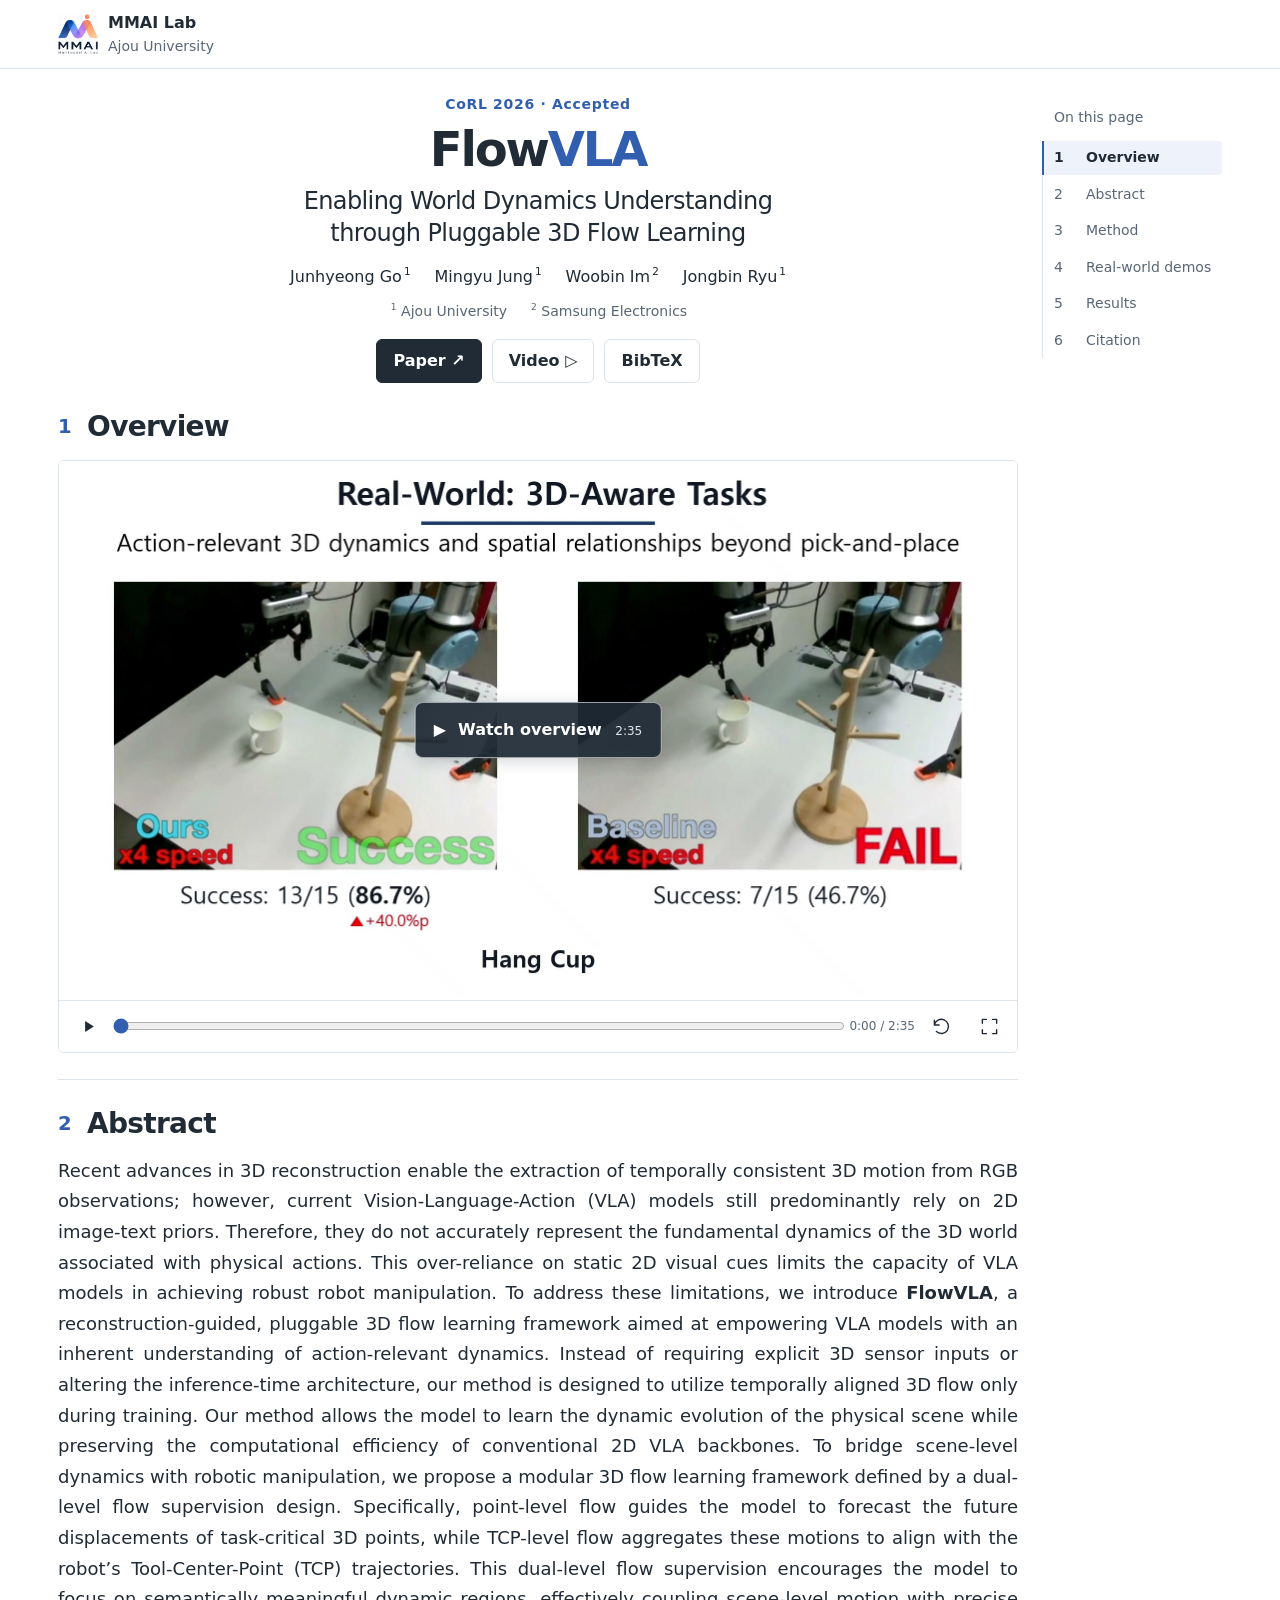
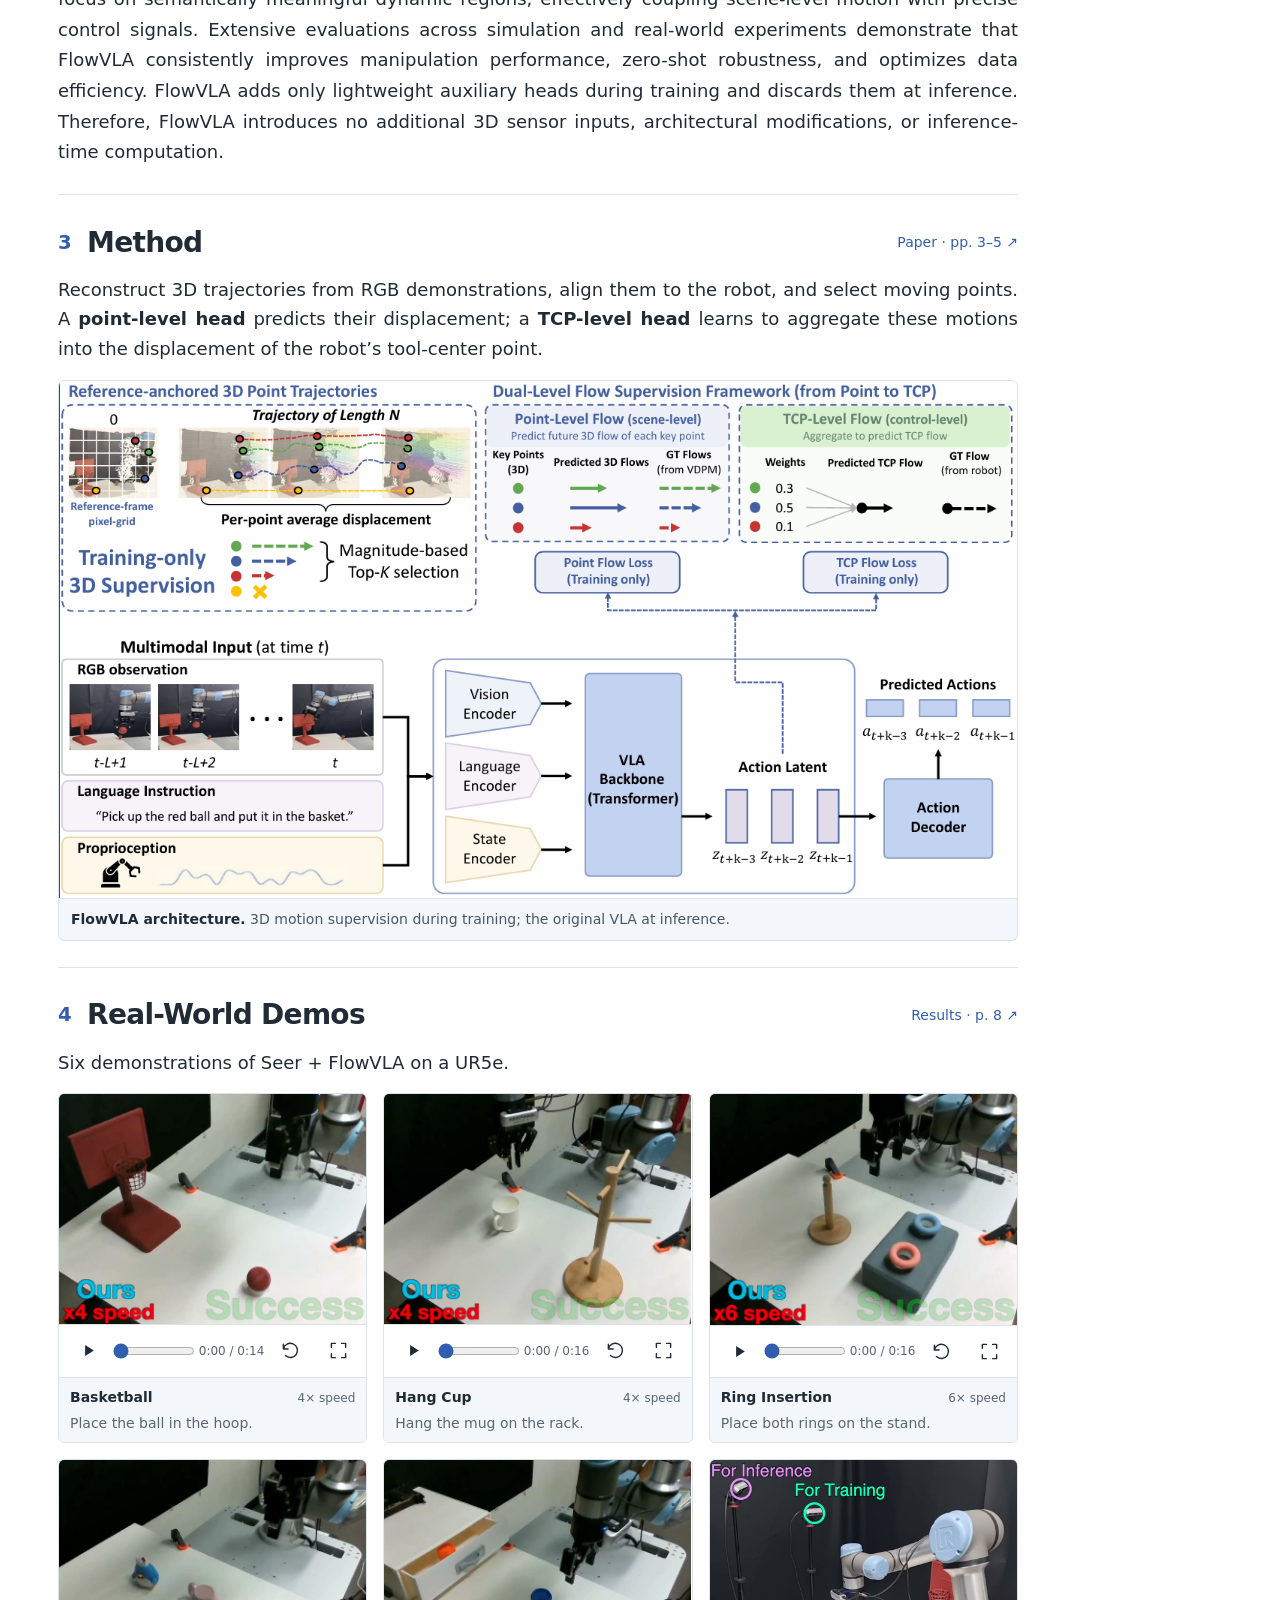
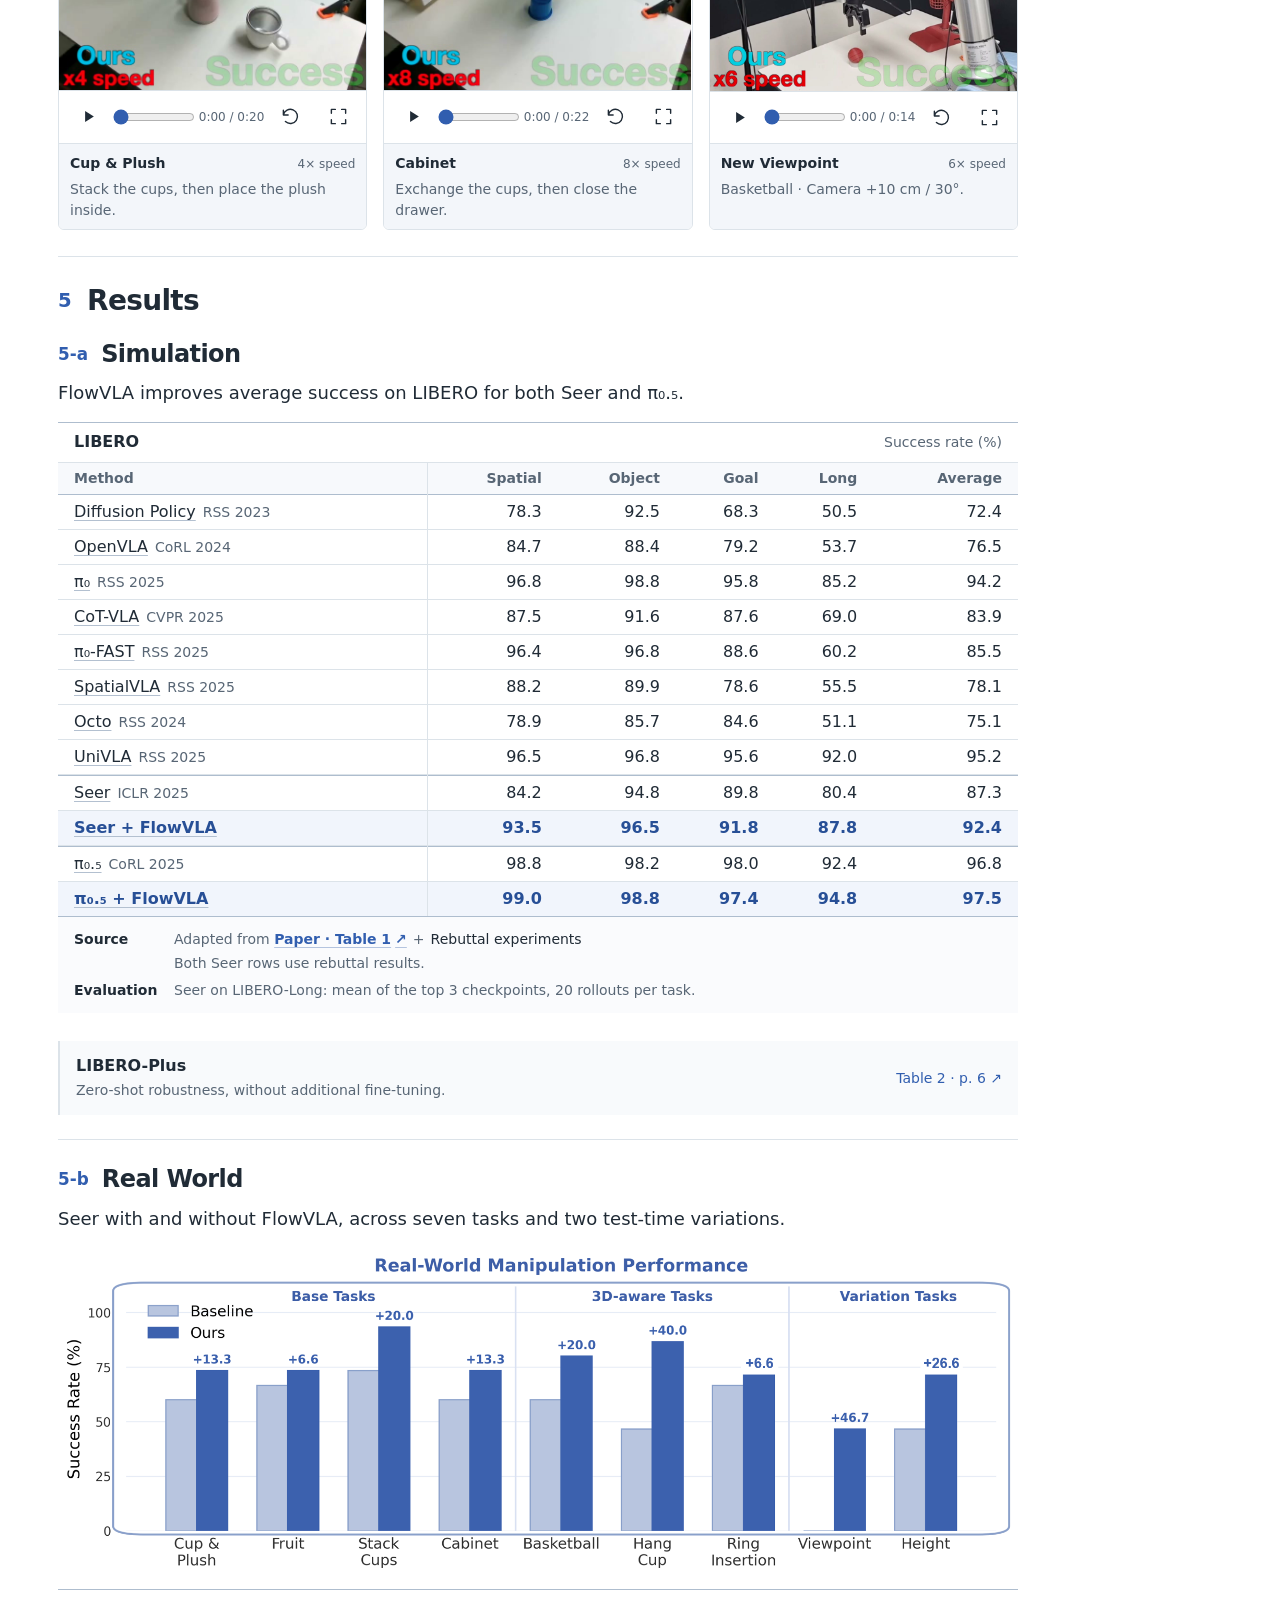
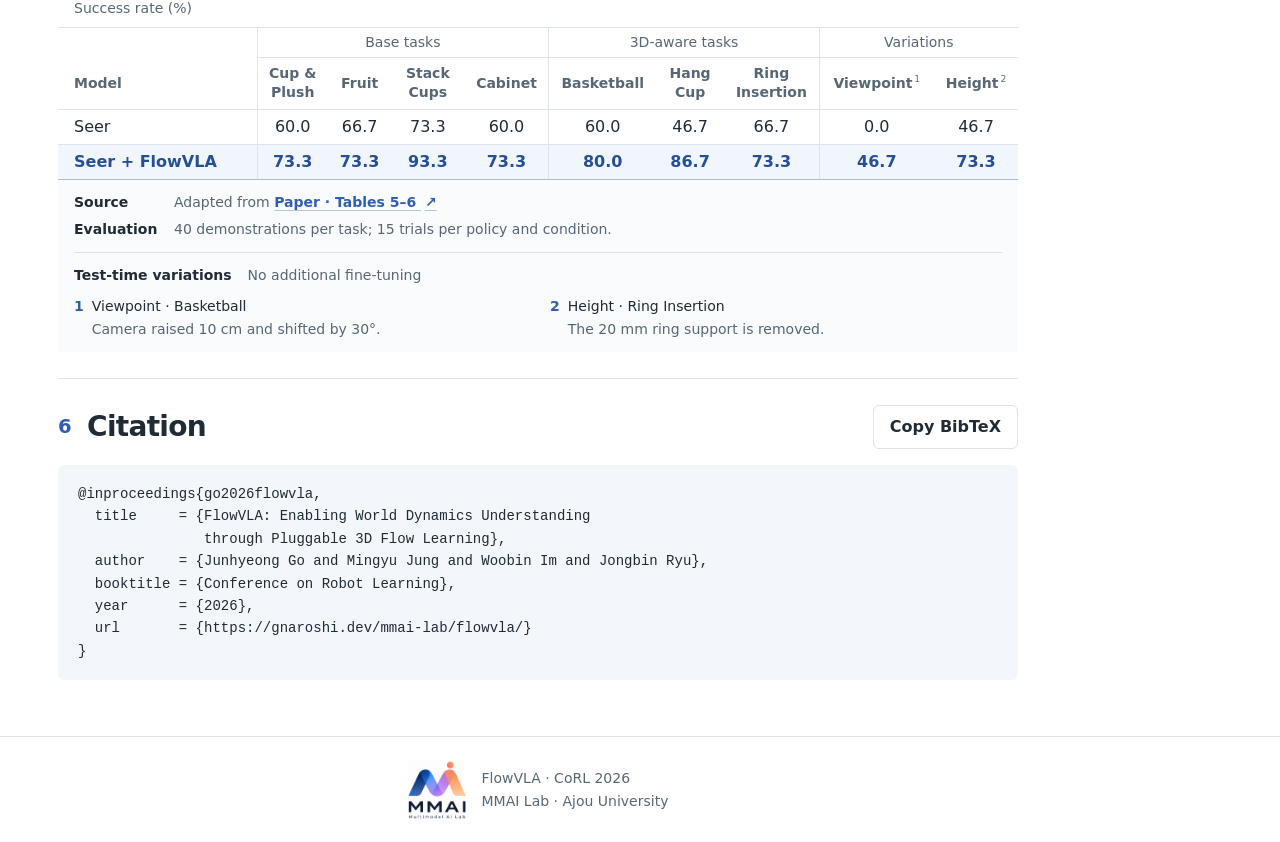
==== commit ab1ff77e: "Unify evidence hierarchy and typography across project pages" ====
--- a/flowvla/index.html
+++ b/flowvla/index.html
@@ -1,5 +1,5 @@
 <!doctype html>
-<html lang="en"><head><meta charset="utf-8"><meta name="viewport" content="width=device-width,initial-scale=1"><meta name="color-scheme" content="light"><title>FlowVLA | Pluggable 3D Flow Learning · CoRL 2026</title><meta name="description" content="FlowVLA distills manipulation-relevant 3D scene motion into VLA policies using training-only point-to-TCP supervision. Accepted at CoRL 2026. MMAI Lab, Ajou University."><meta name="author" content="Junhyeong Go, Mingyu Jung, Woobin Im, Jongbin Ryu"><meta name="citation_title" content="FlowVLA: Enabling World Dynamics Understanding through Pluggable 3D Flow Learning"><meta name="citation_author" content="Junhyeong Go"><meta name="citation_author" content="Mingyu Jung"><meta name="citation_author" content="Woobin Im"><meta name="citation_author" content="Jongbin Ryu"><meta name="citation_conference_title" content="Conference on Robot Learning"><meta name="citation_publication_date" content="2026"><meta property="og:type" content="website"><meta property="og:title" content="FlowVLA · CoRL 2026"><meta property="og:description" content="Learn 3D motion during training. Keep the original VLA at inference."><link rel="icon" href="assets/images/favicon.png" type="image/png"><link rel="stylesheet" href="styles.css?v=21"><script src="script.js?v=16" defer></script><link rel="canonical" href="https://gnaroshi.dev/mmai-lab/flowvla/"><meta property="og:url" content="https://gnaroshi.dev/mmai-lab/flowvla/"><meta property="og:image" content="https://gnaroshi.dev/mmai-lab/flowvla/assets/images/overview.jpg"><meta property="og:image:alt" content="FlowVLA: Pluggable 3D Flow Learning"><meta name="twitter:card" content="summary_large_image"><meta name="citation_pdf_url" content="https://gnaroshi.dev/mmai-lab/flowvla/assets/papers/flowvla-submission.pdf"><link rel="stylesheet" href="summary.css?v=9"><script src="legacy-links.js?v=2"></script></head>
+<html lang="en"><head><meta charset="utf-8"><meta name="viewport" content="width=device-width,initial-scale=1"><meta name="color-scheme" content="light"><title>FlowVLA | Pluggable 3D Flow Learning · CoRL 2026</title><meta name="description" content="FlowVLA distills manipulation-relevant 3D scene motion into VLA policies using training-only point-to-TCP supervision. Accepted at CoRL 2026. MMAI Lab, Ajou University."><meta name="author" content="Junhyeong Go, Mingyu Jung, Woobin Im, Jongbin Ryu"><meta name="citation_title" content="FlowVLA: Enabling World Dynamics Understanding through Pluggable 3D Flow Learning"><meta name="citation_author" content="Junhyeong Go"><meta name="citation_author" content="Mingyu Jung"><meta name="citation_author" content="Woobin Im"><meta name="citation_author" content="Jongbin Ryu"><meta name="citation_conference_title" content="Conference on Robot Learning"><meta name="citation_publication_date" content="2026"><meta property="og:type" content="website"><meta property="og:title" content="FlowVLA · CoRL 2026"><meta property="og:description" content="Learn 3D motion during training. Keep the original VLA at inference."><link rel="icon" href="assets/images/favicon.png" type="image/png"><link rel="stylesheet" href="styles.css?v=24"><script src="script.js?v=16" defer></script><link rel="canonical" href="https://gnaroshi.dev/mmai-lab/flowvla/"><meta property="og:url" content="https://gnaroshi.dev/mmai-lab/flowvla/"><meta property="og:image" content="https://gnaroshi.dev/mmai-lab/flowvla/assets/images/overview.jpg"><meta property="og:image:alt" content="FlowVLA: Pluggable 3D Flow Learning"><meta name="twitter:card" content="summary_large_image"><meta name="citation_pdf_url" content="https://gnaroshi.dev/mmai-lab/flowvla/assets/papers/flowvla-submission.pdf"><link rel="stylesheet" href="summary.css?v=10"><script src="legacy-links.js?v=2"></script></head>
 <body class="summary-page full-page">
 <a class="skip" href="#main">Skip to content</a>
 <header class="site-header summary-header"><div class="wrap header-inner"><a class="brand" href="https://mmai-laboratory.github.io/" aria-label="MMAI Lab homepage"><img src="assets/images/mmai-logo.png" width="58" height="58" alt="MMAI Lab"><span>MMAI Lab<small>Ajou University</small></span></a></div>
@@ -68,7 +68,7 @@
   <div id="libero-results" data-outline-target class="summary-result" tabindex="-1">
     <h3><span class="heading-number">5-a</span> <span class="heading-label">Simulation</span></h3>
     <p>FlowVLA improves average success on LIBERO for both Seer and π₀.₅.</p>
-    <figure id="libero" class="table-block"><figcaption class="table-caption" id="libero-caption"><span class="table-title">LIBERO</span> <span class="table-metric">Success rate (%)</span></figcaption><div class="table-scroll" tabindex="0" role="region" aria-label="LIBERO results"><table aria-labelledby="libero-caption" class="benchmark-table"><thead><tr><th scope="col">Method</th><th scope="col">Spatial</th><th scope="col">Object</th><th scope="col">Goal</th><th scope="col">Long</th><th scope="col">Average</th></tr></thead><tbody><tr><th scope="row"><a class="paper-reference" href="https://roboticsproceedings.org/rss19/p026.html" title="Diffusion Policy: Visuomotor Policy Learning via Action Diffusion" target="_blank" rel="noopener noreferrer">Diffusion Policy</a><span class="method-venue">RSS 2023</span></th><td>78.3</td><td>92.5</td><td>68.3</td><td>50.5</td><td>72.4</td></tr><tr><th scope="row"><a class="paper-reference" href="https://proceedings.mlr.press/v270/kim25c.html" title="OpenVLA: An Open-Source Vision-Language-Action Model" target="_blank" rel="noopener noreferrer">OpenVLA</a><span class="method-venue">CoRL 2024</span></th><td>84.7</td><td>88.4</td><td>79.2</td><td>53.7</td><td>76.5</td></tr><tr><th scope="row"><a class="paper-reference" href="https://www.roboticsproceedings.org/rss21/p010.html" title="π₀: A Vision-Language-Action Flow Model for General Robot Control" target="_blank" rel="noopener noreferrer">π₀</a><span class="method-venue">RSS 2025</span></th><td>96.8</td><td>98.8</td><td>95.8</td><td>85.2</td><td>94.2</td></tr><tr><th scope="row"><a class="paper-reference" href="https://openaccess.thecvf.com/content/CVPR2025/papers/Zhao_CoT-VLA_Visual_Chain-of-Thought_Reasoning_for_Vision-Language-Action_Models_CVPR_2025_paper.pdf" title="CoT-VLA: Visual Chain-of-Thought Reasoning for Vision-Language-Action Models" target="_blank" rel="noopener noreferrer">CoT-VLA</a><span class="method-venue">CVPR 2025</span></th><td>87.5</td><td>91.6</td><td>87.6</td><td>69.0</td><td>83.9</td></tr><tr><th scope="row"><a class="paper-reference" href="https://www.roboticsproceedings.org/rss21/p012.html" title="FAST: Efficient Action Tokenization for Vision-Language-Action Models" target="_blank" rel="noopener noreferrer">π₀-FAST</a><span class="method-venue">RSS 2025</span></th><td>96.4</td><td>96.8</td><td>88.6</td><td>60.2</td><td>85.5</td></tr><tr><th scope="row"><a class="paper-reference" href="https://www.roboticsproceedings.org/rss21/p011.html" title="SpatialVLA: Exploring Spatial Representations for Visual-Language-Action Models" target="_blank" rel="noopener noreferrer">SpatialVLA</a><span class="method-venue">RSS 2025</span></th><td>88.2</td><td>89.9</td><td>78.6</td><td>55.5</td><td>78.1</td></tr><tr><th scope="row"><a class="paper-reference" href="https://www.roboticsproceedings.org/rss20/p090.html" title="Octo: An Open-Source Generalist Robot Policy" target="_blank" rel="noopener noreferrer">Octo</a><span class="method-venue">RSS 2024</span></th><td>78.9</td><td>85.7</td><td>84.6</td><td>51.1</td><td>75.1</td></tr><tr><th scope="row"><a class="paper-reference" href="https://www.roboticsproceedings.org/rss21/p014.html" title="Learning to Act Anywhere with Task-centric Latent Actions" target="_blank" rel="noopener noreferrer">UniVLA</a><span class="method-venue">RSS 2025</span></th><td>96.5</td><td>96.8</td><td>95.6</td><td>92.0</td><td>95.2</td></tr><tr><th scope="row"><a class="paper-reference" href="https://proceedings.iclr.cc/paper_files/paper/2025/hash/e5b5c402bb7bd5e60bede6961d6fe39e-Abstract-Conference.html" title="Predictive Inverse Dynamics Models are Scalable Learners for Robotic Manipulation" target="_blank" rel="noopener noreferrer">Seer</a><span class="method-venue">ICLR 2025</span></th><td>84.2</td><td>94.8</td><td>89.8</td><td>80.4</td><td>87.3</td></tr><tr class="ours"><th scope="row"><a class="paper-reference" href="assets/papers/flowvla-submission.pdf#page=6" target="_blank" rel="noopener">Seer + FlowVLA</a></th><td>93.5</td><td>96.5</td><td>91.8</td><td>87.8</td><td>92.4</td></tr><tr><th scope="row"><a class="paper-reference" href="https://proceedings.mlr.press/v305/black25a.html" title="π₀.₅: a Vision-Language-Action Model with Open-World Generalization" target="_blank" rel="noopener noreferrer">π₀.₅</a><span class="method-venue">CoRL 2025</span></th><td>98.8</td><td>98.2</td><td>98.0</td><td>92.4</td><td>96.8</td></tr><tr class="ours"><th scope="row"><a class="paper-reference" href="assets/papers/flowvla-submission.pdf#page=6" target="_blank" rel="noopener">π₀.₅ + FlowVLA</a></th><td>99.0</td><td>98.8</td><td>97.4</td><td>94.8</td><td>97.5</td></tr></tbody></table></div><div class="table-footer"><p class="table-provenance"><span class="source-prefix">Adapted from</span> <a class="table-source-link" href="assets/papers/flowvla-submission.pdf#page=6" target="_blank" rel="noopener" aria-label="Paper Table 1, page 6 (opens in a new tab)">Paper · Table 1<span aria-hidden="true">↗</span></a><span class="source-join">+</span><span class="table-source-label">Rebuttal experiments</span></p><p class="table-note">Both Seer rows use rebuttal results. On LIBERO-Long: mean of the top 3 checkpoints, 20 rollouts per task.</p></div></figure>
+    <figure id="libero" class="table-block"><figcaption class="table-caption" id="libero-caption"><span class="table-title">LIBERO</span> <span class="table-metric">Success rate (%)</span></figcaption><div class="table-scroll" tabindex="0" role="region" aria-label="LIBERO results"><table aria-labelledby="libero-caption" class="benchmark-table"><thead><tr><th scope="col">Method</th><th scope="col">Spatial</th><th scope="col">Object</th><th scope="col">Goal</th><th scope="col">Long</th><th scope="col">Average</th></tr></thead><tbody><tr><th scope="row"><a class="paper-reference" href="https://roboticsproceedings.org/rss19/p026.html" title="Diffusion Policy: Visuomotor Policy Learning via Action Diffusion" target="_blank" rel="noopener noreferrer">Diffusion Policy</a><span class="method-venue">RSS 2023</span></th><td>78.3</td><td>92.5</td><td>68.3</td><td>50.5</td><td>72.4</td></tr><tr><th scope="row"><a class="paper-reference" href="https://proceedings.mlr.press/v270/kim25c.html" title="OpenVLA: An Open-Source Vision-Language-Action Model" target="_blank" rel="noopener noreferrer">OpenVLA</a><span class="method-venue">CoRL 2024</span></th><td>84.7</td><td>88.4</td><td>79.2</td><td>53.7</td><td>76.5</td></tr><tr><th scope="row"><a class="paper-reference" href="https://www.roboticsproceedings.org/rss21/p010.html" title="π₀: A Vision-Language-Action Flow Model for General Robot Control" target="_blank" rel="noopener noreferrer">π₀</a><span class="method-venue">RSS 2025</span></th><td>96.8</td><td>98.8</td><td>95.8</td><td>85.2</td><td>94.2</td></tr><tr><th scope="row"><a class="paper-reference" href="https://openaccess.thecvf.com/content/CVPR2025/papers/Zhao_CoT-VLA_Visual_Chain-of-Thought_Reasoning_for_Vision-Language-Action_Models_CVPR_2025_paper.pdf" title="CoT-VLA: Visual Chain-of-Thought Reasoning for Vision-Language-Action Models" target="_blank" rel="noopener noreferrer">CoT-VLA</a><span class="method-venue">CVPR 2025</span></th><td>87.5</td><td>91.6</td><td>87.6</td><td>69.0</td><td>83.9</td></tr><tr><th scope="row"><a class="paper-reference" href="https://www.roboticsproceedings.org/rss21/p012.html" title="FAST: Efficient Action Tokenization for Vision-Language-Action Models" target="_blank" rel="noopener noreferrer">π₀-FAST</a><span class="method-venue">RSS 2025</span></th><td>96.4</td><td>96.8</td><td>88.6</td><td>60.2</td><td>85.5</td></tr><tr><th scope="row"><a class="paper-reference" href="https://www.roboticsproceedings.org/rss21/p011.html" title="SpatialVLA: Exploring Spatial Representations for Visual-Language-Action Models" target="_blank" rel="noopener noreferrer">SpatialVLA</a><span class="method-venue">RSS 2025</span></th><td>88.2</td><td>89.9</td><td>78.6</td><td>55.5</td><td>78.1</td></tr><tr><th scope="row"><a class="paper-reference" href="https://www.roboticsproceedings.org/rss20/p090.html" title="Octo: An Open-Source Generalist Robot Policy" target="_blank" rel="noopener noreferrer">Octo</a><span class="method-venue">RSS 2024</span></th><td>78.9</td><td>85.7</td><td>84.6</td><td>51.1</td><td>75.1</td></tr><tr><th scope="row"><a class="paper-reference" href="https://www.roboticsproceedings.org/rss21/p014.html" title="Learning to Act Anywhere with Task-centric Latent Actions" target="_blank" rel="noopener noreferrer">UniVLA</a><span class="method-venue">RSS 2025</span></th><td>96.5</td><td>96.8</td><td>95.6</td><td>92.0</td><td>95.2</td></tr><tr><th scope="row"><a class="paper-reference" href="https://proceedings.iclr.cc/paper_files/paper/2025/hash/e5b5c402bb7bd5e60bede6961d6fe39e-Abstract-Conference.html" title="Predictive Inverse Dynamics Models are Scalable Learners for Robotic Manipulation" target="_blank" rel="noopener noreferrer">Seer</a><span class="method-venue">ICLR 2025</span></th><td>84.2</td><td>94.8</td><td>89.8</td><td>80.4</td><td>87.3</td></tr><tr class="ours"><th scope="row"><a class="paper-reference" href="assets/papers/flowvla-submission.pdf#page=6" target="_blank" rel="noopener">Seer + FlowVLA</a></th><td>93.5</td><td>96.5</td><td>91.8</td><td>87.8</td><td>92.4</td></tr><tr><th scope="row"><a class="paper-reference" href="https://proceedings.mlr.press/v305/black25a.html" title="π₀.₅: a Vision-Language-Action Model with Open-World Generalization" target="_blank" rel="noopener noreferrer">π₀.₅</a><span class="method-venue">CoRL 2025</span></th><td>98.8</td><td>98.2</td><td>98.0</td><td>92.4</td><td>96.8</td></tr><tr class="ours"><th scope="row"><a class="paper-reference" href="assets/papers/flowvla-submission.pdf#page=6" target="_blank" rel="noopener">π₀.₅ + FlowVLA</a></th><td>99.0</td><td>98.8</td><td>97.4</td><td>94.8</td><td>97.5</td></tr></tbody></table></div><div class="table-footer"><dl class="evidence-details"><div><dt>Source</dt><dd>Adapted from <a class="table-source-link" href="assets/papers/flowvla-submission.pdf#page=6" target="_blank" rel="noopener" aria-label="Paper Table 1, page 6 (opens in a new tab)">Paper · Table 1<span aria-hidden="true">↗</span></a><span class="source-join">+</span><span class="table-source-label">Rebuttal experiments</span><span class="source-detail">Both Seer rows use rebuttal results.</span></dd></div><div><dt>Evaluation</dt><dd>Seer on LIBERO-Long: mean of the top 3 checkpoints, 20 rollouts per task.</dd></div></dl></div></figure>
     <aside class="related-result" aria-label="LIBERO-Plus results"><div><h4>LIBERO-Plus</h4><p>Zero-shot robustness, without additional fine-tuning.</p></div><a href="assets/papers/flowvla-submission.pdf#page=6" target="_blank" rel="noopener" aria-label="LIBERO-Plus comparison in the paper, Table 2, page 6 (opens in a new tab)">Table 2 · p. 6 ↗</a></aside>
   </div>
   <div id="real-world-results" data-outline-target class="summary-result" tabindex="-1">
@@ -83,9 +83,17 @@
         <thead><tr class="task-groups"><td class="model-corner"></td><th scope="colgroup" colspan="4">Base tasks</th><th scope="colgroup" colspan="3" class="task-group-start">3D-aware tasks</th><th scope="colgroup" colspan="2" class="task-group-start">Variations</th></tr><tr><th scope="col" class="model-heading">Model</th><th scope="col" id="real-task-0" class="">Cup &amp;<br>Plush</th><th scope="col" id="real-task-1" class="">Fruit</th><th scope="col" id="real-task-2" class="">Stack<br>Cups</th><th scope="col" id="real-task-3" class="">Cabinet</th><th scope="col" id="real-task-4" class="task-group-start">Basketball</th><th scope="col" id="real-task-5" class="">Hang<br>Cup</th><th scope="col" id="real-task-6" class="">Ring<br>Insertion</th><th scope="col" id="real-task-7" class="task-group-start" aria-describedby="viewpoint-condition">Viewpoint<sup>1</sup></th><th scope="col" id="real-task-8" class="" aria-describedby="height-condition">Height<sup>2</sup></th></tr></thead><tbody><tr class=""><th scope="row" id="real-model-2">Seer</th><td headers="real-model-2 real-task-0" class="">60.0</td><td headers="real-model-2 real-task-1" class="">66.7</td><td headers="real-model-2 real-task-2" class="">73.3</td><td headers="real-model-2 real-task-3" class="">60.0</td><td headers="real-model-2 real-task-4" class="task-group-start">60.0</td><td headers="real-model-2 real-task-5" class="">46.7</td><td headers="real-model-2 real-task-6" class="">66.7</td><td headers="real-model-2 real-task-7" class="task-group-start">0.0</td><td headers="real-model-2 real-task-8" class="">46.7</td></tr><tr class="ours"><th scope="row" id="real-model-4">Seer + FlowVLA</th><td headers="real-model-4 real-task-0" class="">73.3</td><td headers="real-model-4 real-task-1" class="">73.3</td><td headers="real-model-4 real-task-2" class="">93.3</td><td headers="real-model-4 real-task-3" class="">73.3</td><td headers="real-model-4 real-task-4" class="task-group-start">80.0</td><td headers="real-model-4 real-task-5" class="">86.7</td><td headers="real-model-4 real-task-6" class="">73.3</td><td headers="real-model-4 real-task-7" class="task-group-start">46.7</td><td headers="real-model-4 real-task-8" class="">73.3</td></tr></tbody>
       </table></div>
       <figcaption id="real-world-performance-caption" class="table-footer">
-        <p class="table-provenance"><span>Adapted from</span><a class="table-source-link" href="assets/papers/flowvla-submission.pdf#page=8" target="_blank" rel="noopener" aria-label="Paper Tables 5–6, page 8 (opens in a new tab)">Paper · Tables 5–6 <span aria-hidden="true">↗</span></a><span>· 40 demonstrations/task; 15 trials per policy and condition.</span></p>
-        <p class="table-note">Variations use no additional fine-tuning.</p>
-        <div class="condition-notes"><p id="viewpoint-condition"><sup>1</sup> Basketball: camera +10 cm / 30°.</p><p id="height-condition"><sup>2</sup> Ring Insertion: 20 mm ring support removed.</p></div>
+        <dl class="evidence-details">
+          <div><dt>Source</dt><dd>Adapted from <a class="table-source-link" href="assets/papers/flowvla-submission.pdf#page=8" target="_blank" rel="noopener" aria-label="Paper Tables 5–6, page 8 (opens in a new tab)">Paper · Tables 5–6 <span aria-hidden="true">↗</span></a></dd></div>
+          <div><dt>Evaluation</dt><dd>40 demonstrations per task; 15 trials per policy and condition.</dd></div>
+        </dl>
+        <div class="variation-conditions">
+          <div class="condition-heading"><strong>Test-time variations</strong><span>No additional fine-tuning</span></div>
+          <ol class="condition-notes">
+            <li id="viewpoint-condition"><span class="condition-number">1</span><div><strong>Viewpoint · Basketball</strong><span class="condition-description">Camera raised 10 cm and shifted by 30°.</span></div></li>
+            <li id="height-condition"><span class="condition-number">2</span><div><strong>Height · Ring Insertion</strong><span class="condition-description">The 20 mm ring support is removed.</span></div></li>
+          </ol>
+        </div>
       </figcaption>
     </figure>
   </div>
@@ -98,7 +106,6 @@
   year      = {2026},
   url       = {https://gnaroshi.dev/mmai-lab/flowvla/}
 }</code></pre><p id="copy-status" class="copy-status js-only" role="status" aria-live="polite"></p></section>
-<nav class="wrap full-study" aria-label="Continue reading"><a href="assets/papers/flowvla-submission.pdf#page=1" target="_blank" rel="noopener" aria-label="Read the full paper (PDF, opens in a new tab)"><span><strong>Read the full paper</strong><small>Method, experiments, ablations, and qualitative analyses.</small></span><span class="next-arrow" aria-hidden="true">↗</span></a></nav>
 </main>
 <footer><div class="wrap footer-inner"><a href="https://mmai-laboratory.github.io/" aria-label="MMAI Lab homepage"><img src="assets/images/mmai-logo.png" width="92" height="92" alt="MMAI Lab" loading="lazy"></a><p>FlowVLA · CoRL 2026<br>MMAI Lab · Ajou University</p></div></footer>
 <dialog id="video-dialog" aria-labelledby="dialog-title" aria-describedby="dialog-context"><div class="dialog-head"><h2 id="dialog-title"></h2><button type="button" id="close-dialog" class="button">Close ×</button></div><p id="dialog-context" hidden></p><div class="media-shell" data-title="Expanded video"><div class="video-viewport"><div class="video-frame"><video id="expanded-video" controls muted playsinline preload="none"></video></div></div></div></dialog>
--- a/flowvla/styles.css
+++ b/flowvla/styles.css
@@ -171,3 +171,163 @@
 .rf-perturbations{max-width:100%}
 
 .rf-scroll-cue a{display:inline-flex;align-items:center;min-height:36px;font-weight:600;white-space:nowrap;text-decoration:underline;text-underline-offset:3px}
+
+/* Common typography and evidence presentation for both research views. */
+.full-page{
+  --font-sans:system-ui,-apple-system,BlinkMacSystemFont,"Segoe UI",Roboto,"Helvetica Neue",Arial,sans-serif;
+  --font-mono:ui-monospace,SFMono-Regular,Menlo,Consolas,monospace;
+  --text-display:3rem;
+  --text-title:1.75rem;
+  --text-subtitle:1.5rem;
+  --text-body:1.125rem;
+  --text-table:1rem;
+  --text-ui:1rem;
+  --text-caption:.875rem;
+  --text-meta:.875rem;
+  --text-micro:.75rem;
+  --weight-regular:400;
+  --weight-medium:500;
+  --weight-semibold:600;
+  --weight-bold:700;
+  --leading-body:1.65;
+  --leading-compact:1.4;
+  --leading-table:1.375;
+  --evidence-inset:1rem;
+
+  --cell-block:.375rem;
+  --cell-inline:.625rem;
+  --body:var(--text-body);
+  --section-title:var(--text-title);
+  --subsection-title:var(--text-subtitle);
+  font-family:var(--font-sans);
+  font-size:var(--text-body);
+  font-weight:var(--weight-regular);
+  line-height:var(--leading-body);
+}
+/* Shared type roles for the default and detailed routes. */
+.full-page h1,.full-page h2{font-weight:var(--weight-bold)}
+.full-page h3,.full-page strong,.full-page .brand,.full-page .clip-label,
+.full-page .figure-caption-title,.full-page .table-source-link,.full-page .table-source-label,
+.full-page .overview-start,.full-page .heading-number,.full-page .button,
+.full-page .task-groups th,.full-page .outline-nav a[aria-current],
+.full-page .main-nav a[aria-current]{font-weight:var(--weight-semibold)}
+.full-page .paper-title,.full-page .outline-item>a{font-weight:var(--weight-medium)}
+.full-page tbody th{font-weight:var(--weight-regular)}
+.full-page .ours th,.full-page .ours td{font-weight:var(--weight-semibold)}
+.full-page .button,.full-page .nav-location{font-size:var(--text-ui)}
+.full-page .brand,.full-page .authors{font-size:var(--text-table)}
+.full-page .brand small,.full-page .affiliations,.full-page .venue,
+.full-page .outline-title,.full-page .outline-number,.full-page .outline-nav a,
+.full-page .nav-label,.full-page .main-nav a,.full-page footer p{font-size:var(--text-meta)}
+.full-page .research-figure figcaption,.full-page .rf-scroll-cue,
+.full-page #dialog-context,.full-page #figure-dialog-caption,
+.full-page #copy-status,.full-page .table-scroll-hint{font-size:var(--text-caption)}
+.full-page .player-time,.full-page .overview-start small{font-size:var(--text-micro)}
+.full-page .overview-start{font-size:var(--text-ui)}
+.full-page pre{font-family:var(--font-mono);font-size:var(--text-meta);line-height:1.6}
+/* Evidence is compact through structure and spacing, with readable 16 px values. */
+.full-page table{font-family:var(--font-sans);font-size:var(--text-table);line-height:var(--leading-table)}
+.full-page thead th{font-size:var(--text-meta);font-weight:var(--weight-semibold);line-height:var(--leading-compact)}
+.full-page .table-title{font-size:var(--text-table);font-weight:var(--weight-semibold)}
+.full-page .table-metric,.full-page .table-provenance,
+.full-page .table-source-link>span,.full-page .table-footer .table-note,
+.full-page .performance-table-heading,.full-page .method-venue{font-size:var(--text-meta);line-height:1.5}
+.full-page .table-block{border:0;border-radius:0;overflow:visible}
+.full-page .table-caption{padding:8px var(--evidence-inset);background:white;border-top:1px solid #aebdce}
+.full-page .table-footer{padding:12px var(--evidence-inset);border-top:1px solid #aebdce;background:var(--surface)}
+.full-page .table-footer .table-note{margin-top:4px}
+.full-page .table-provenance{column-gap:5px}
+.full-page .table-source-label{font-weight:var(--weight-medium)}
+.full-page .table-scroll-hint{padding:6px var(--evidence-inset)}
+.full-page .benchmark-table{min-width:40rem}
+.full-page .benchmark-table th,.full-page .benchmark-table td{padding:var(--cell-block) var(--cell-inline)}
+.full-page .benchmark-table th:first-child{padding-left:var(--evidence-inset);position:sticky;left:0;z-index:1;box-shadow:1px 0 var(--line)}
+.full-page .benchmark-table th:last-child,.full-page .benchmark-table td:last-child{padding-right:var(--evidence-inset)}
+.full-page .benchmark-table thead th{border-top:1px solid var(--line);border-bottom:1px solid #aebdce;background:#f7f9fc}
+.full-page .benchmark-table tbody tr:has(+.ours)>*{border-top:1px solid #aebdce}
+.full-page .benchmark-table tbody tr:not(.ours):hover>*{background:#f7f9fc}
+.full-page .ours th,.full-page .ours td{background:#f1f5fc}
+
+/* The full chart stays visible; only the numeric comparison scrolls. */
+.full-page .performance-results{margin-top:16px;border:0;border-radius:0;overflow:visible}
+.full-page .performance-chart{padding:0;border:0;border-radius:0}
+.full-page .performance-table-heading{padding:8px var(--evidence-inset);margin-top:12px;background:white;border:0;border-top:1px solid #aebdce}
+.full-page .performance-results .scroll-hint{font-size:var(--text-caption)}
+.full-page .task-matrix{min-width:45.75rem;table-layout:fixed}
+.full-page .task-matrix col.model-column{width:9.5rem}
+.full-page .task-matrix .task-cup{width:3.375rem}
+.full-page .task-matrix .task-fruit{width:3rem}
+.full-page .task-matrix .task-stack{width:3.5rem}
+.full-page .task-matrix .task-cabinet{width:4rem}
+.full-page .task-matrix .task-basketball{width:5.125rem}
+.full-page .task-matrix .task-hang{width:3.25rem}
+.full-page .task-matrix .task-ring{width:4.5rem}
+.full-page .task-matrix .task-viewpoint{width:5.5rem}
+.full-page .task-matrix .task-height{width:4rem}
+.full-page .task-matrix th,.full-page .task-matrix td{padding:var(--cell-block) 6px;text-align:center;line-height:var(--leading-table)}
+.full-page .task-matrix thead th{background:white;border-top:0;border-bottom:1px solid var(--line)}
+.full-page .task-matrix .task-groups th{padding-block:5px;color:var(--muted);font-weight:var(--weight-medium);border-top:1px solid var(--line)}
+.full-page .task-matrix .task-groups .model-corner{background:white;border-top:1px solid var(--line);border-bottom:0}
+.full-page .task-matrix .model-corner,.full-page .task-matrix .model-heading,
+.full-page .task-matrix th[scope=row]{position:sticky;left:0;z-index:2;width:9.5rem;min-width:9.5rem;max-width:none;padding-left:var(--evidence-inset);padding-right:12px;text-align:left;white-space:nowrap;background:white;box-shadow:1px 0 var(--line)}
+.full-page .task-matrix .model-heading{vertical-align:middle}
+.full-page .task-matrix tbody tr.ours th[scope=row]{background:#f1f5fc}
+.full-page .task-matrix .task-group-start{border-left:1px solid var(--line)}
+.full-page .task-matrix tbody td{white-space:nowrap}
+.full-page .task-matrix tbody tr:last-child>*{border-bottom:0}
+.full-page .task-matrix sup{color:var(--muted);font-weight:var(--weight-regular)}
+
+@container(min-width:45.75rem){.full-page .performance-results .scroll-hint{display:none}}
+@container(max-width:45.749rem){.full-page .performance-results .scroll-hint{display:inline}}
+
+
+.full-page .hero h1{font-size:var(--text-display)}
+.full-page .paper-title{font-size:var(--text-subtitle)}
+.full-page .result-table th,.full-page .result-table td{padding:var(--cell-block) var(--evidence-inset);line-height:var(--leading-table)}
+.full-page .result-table th:first-child{text-align:left}
+.full-page .result-table thead th{border-top:1px solid var(--line);background:#f7f9fc}
+.full-page .result-table tbody th{white-space:normal}
+.full-page .analysis-grid th,.full-page .analysis-grid td{padding:var(--cell-block) var(--cell-inline)}
+.full-page .analysis-grid th:first-child{padding-left:var(--evidence-inset)}
+.full-page #libero-plus .benchmark-table{min-width:55rem}
+.full-page .instruction,.full-page .clip-description,.full-page .caption,
+.full-page .task-category>p,.full-page .setup-specs dt,.full-page .setup-specs dd span{font-size:var(--text-meta)}
+.full-page .clip-label,.full-page .setup-specs{font-size:var(--text-table)}
+.full-page .choices button{font-size:var(--text-meta)}
+.full-page .speed,.full-page .group-time,.full-page .control-scope{font-size:var(--text-micro)}
+.full-page .result-explanation{line-height:var(--leading-body)}
+.full-page .analysis-grid{grid-template-columns:repeat(auto-fit,minmax(min(100%,24rem),1fr))}
+.full-page .analysis-grid>div{width:100%;max-width:30rem;justify-self:center}
+
+/* Source, evaluation protocol, and numbered conditions have distinct roles. */
+.evidence-details{margin:0;display:grid;gap:6px;font-size:var(--text-meta);line-height:1.5}
+.evidence-details>div{display:grid;grid-template-columns:5.5rem minmax(0,1fr);gap:12px}
+.evidence-details dt{margin:0;font-weight:var(--weight-semibold);color:var(--ink)}
+.evidence-details dd{margin:0;min-width:0;color:var(--muted)}
+.evidence-details .source-join{margin-inline:6px}
+.evidence-details .source-detail{display:block;margin-top:3px}
+.evidence-details .table-source-link{display:inline;text-decoration-thickness:1px}
+.evidence-details .table-source-link>span{margin-left:4px}
+.full-page .evidence-details p{margin:0;text-align:left;hyphens:none}
+.variation-conditions{margin-top:12px;padding-top:12px;border-top:1px solid var(--line)}
+.condition-heading{display:flex;align-items:baseline;flex-wrap:wrap;gap:4px 16px;font-size:var(--text-meta);line-height:1.5}
+.condition-heading strong{font-weight:var(--weight-semibold);color:var(--ink)}
+.condition-heading span{color:var(--muted)}
+.condition-notes{display:grid;grid-template-columns:1fr 1fr;gap:10px 24px;margin:10px 0 0;padding:0;list-style:none;font-size:var(--text-meta);line-height:1.5}
+.condition-notes li{display:flex;align-items:baseline;gap:8px;min-width:0}
+.condition-number{color:var(--accent);font-weight:var(--weight-semibold);flex-shrink:0}
+.condition-notes strong{color:var(--ink);font-weight:var(--weight-medium)}
+.condition-notes .condition-description{display:block;color:var(--muted);margin-top:2px}
+
+@media(max-width:599px){
+  .full-page{--text-display:2.5rem;--text-title:1.5rem;--text-subtitle:1.25rem;--text-body:1rem}
+  .full-page .benchmark-table th:first-child{width:10.75rem;min-width:10.75rem;max-width:10.75rem}
+  .full-page .method-venue{margin-top:1px}
+  .full-page .table-caption{padding-inline:var(--evidence-inset)}
+  .evidence-details>div{grid-template-columns:1fr;gap:2px}
+  .evidence-details{gap:10px}
+  .condition-notes{grid-template-columns:1fr}
+}
+
+.full-page .efficiency-note{margin-top:12px;padding:0 var(--evidence-inset);text-align:left;hyphens:none}
+.full-page .efficiency-note strong{color:var(--ink)}
--- a/flowvla/summary.css
+++ b/flowvla/summary.css
@@ -0,0 +1,57 @@
+/* A compact, video-first project page; the detailed study shares the assets. */
+.summary-page .hero{padding:24px 0 18px}
+.summary-page .hero h1{font-size:var(--text-display)}
+.summary-page .paper-title{font-size:var(--text-subtitle);margin:10px auto 14px}
+.summary-page .venue{margin-bottom:8px}
+.summary-page .actions{margin:16px 0 0}
+.summary-page .section{padding:26px 0;border-top:1px solid var(--line)}
+.summary-page .section>h2{margin-bottom:14px}
+.summary-page #overview{padding-top:8px;border-top:0}
+.summary-page #overview>h2{margin-bottom:14px}
+.summary-page #abstract>p{line-height:1.7}
+.summary-page .research-figure{margin-top:16px}
+.detail-link{display:flex;flex-wrap:wrap;gap:4px 24px;margin-top:8px;font-size:var(--text-ui)}
+.detail-link a{display:inline-flex;align-items:center;min-height:44px;font-weight:var(--weight-medium)}
+.demo-grid{display:grid;grid-template-columns:repeat(3,minmax(0,1fr));gap:16px;margin-top:16px;align-items:stretch}
+.demo-grid .clip{min-width:0}
+.demo-grid .clip figcaption{flex:1;text-align:left;padding:9px 11px}
+.demo-grid .clip-label{display:flex;align-items:baseline;justify-content:space-between;gap:8px;font-size:var(--text-caption);line-height:1.45}
+.demo-grid .speed{flex-shrink:0;margin:0;font-size:var(--text-micro)}
+.demo-grid .media-shell{container-type:inline-size}
+@container (max-width:280px){
+  .demo-grid .player-controls{grid-template-columns:44px minmax(0,1fr) 44px 44px;gap:0 4px;padding:4px 6px}
+  .demo-grid .player-seek{grid-column:1/-1;grid-row:1}
+  .demo-grid .player-play,.demo-grid .player-time,.demo-grid .player-restart,.demo-grid .player-expand{grid-row:2}
+  .demo-grid .player-time{font-size:var(--text-micro);text-align:center}
+  .demo-grid .player-status{grid-row:3}
+}
+.summary-result{margin-top:20px}
+.summary-result>h3{margin-bottom:8px}
+.summary-result+.summary-result{padding-top:24px;margin-top:24px;border-top:1px solid var(--line)}
+.summary-page .table-block{margin-top:14px}
+.summary-page .citation{padding-bottom:28px}
+@media(min-width:600px) and (max-width:899px){.demo-grid{grid-template-columns:repeat(2,minmax(0,1fr))}}
+@media(max-width:599px){
+  .summary-page .hero{padding:20px 0 16px}
+  .summary-page .hero h1{font-size:var(--text-display)}
+  .summary-page .paper-title{font-size:var(--text-subtitle)}
+  .summary-header .header-inner{gap:12px}
+  .summary-page .section{padding:22px 0}
+  .demo-grid{grid-template-columns:1fr;gap:14px}
+  .demo-grid .clip-label{font-size:var(--text-table)}
+}
+
+.demo-grid .clip-description{color:var(--muted);font-size:var(--text-caption);line-height:1.45;margin-top:6px}
+
+/* Related evidence reads as a separate destination, not a table footnote. */
+.related-result{display:flex;align-items:center;justify-content:space-between;gap:12px 24px;margin-top:28px;padding:14px var(--evidence-inset);border-left:2px solid var(--line);background:#f8fafc}
+.related-result h4{font-size:var(--text-table);font-weight:var(--weight-semibold);letter-spacing:0;line-height:1.4}
+.related-result p{font-size:var(--text-meta);line-height:1.5;color:var(--muted);margin-top:3px;text-align:left;hyphens:none}
+.related-result>a,.section-paper{display:inline-flex;align-items:center;min-height:44px;font-size:var(--text-meta);font-weight:var(--weight-medium);white-space:nowrap}
+.section-heading{display:flex;align-items:center;justify-content:space-between;flex-wrap:wrap;gap:0 20px;margin-bottom:10px}
+.summary-page .section-heading h2{margin:0}
+.summary-page #real-world>p,.summary-page .summary-result>p{text-align:left;hyphens:none}
+@media(max-width:600px){
+  .related-result{align-items:flex-start;flex-direction:column;gap:4px;padding-block:12px}
+  .section-heading{align-items:baseline;column-gap:12px}
+}
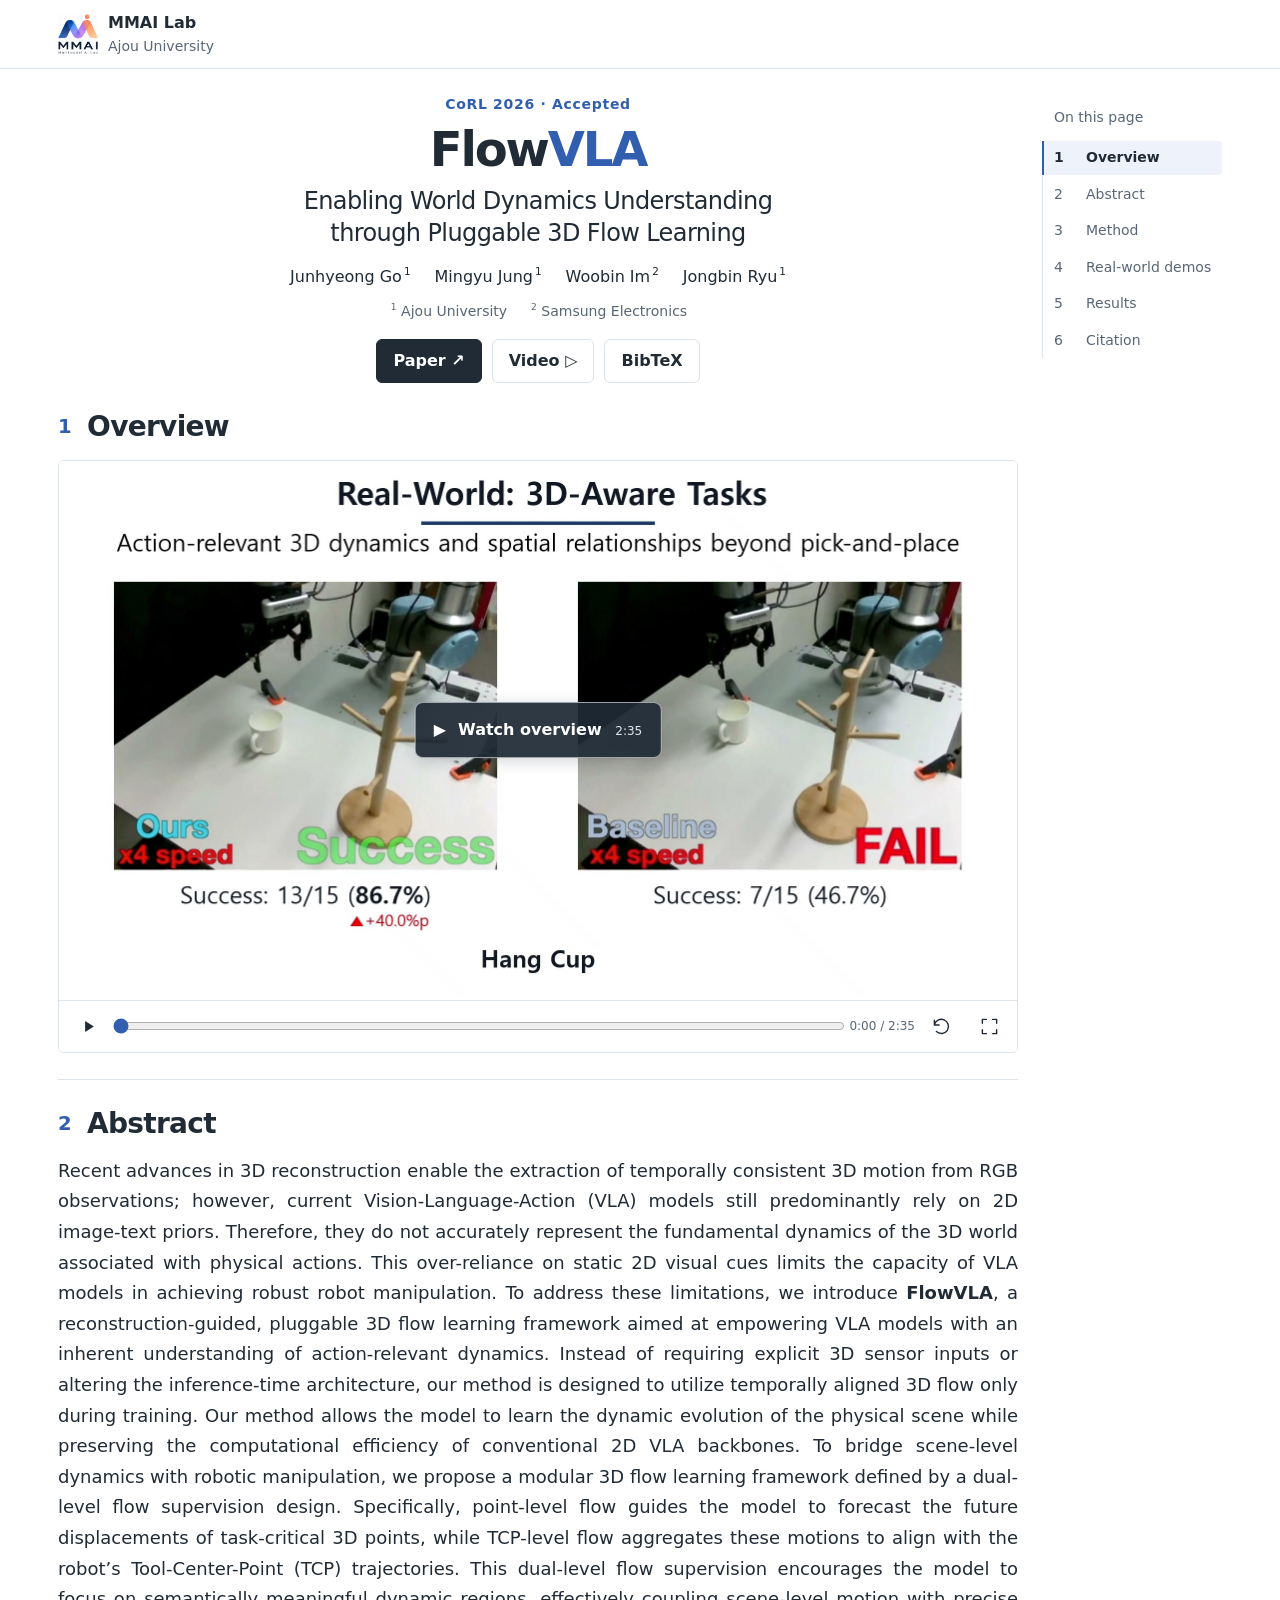
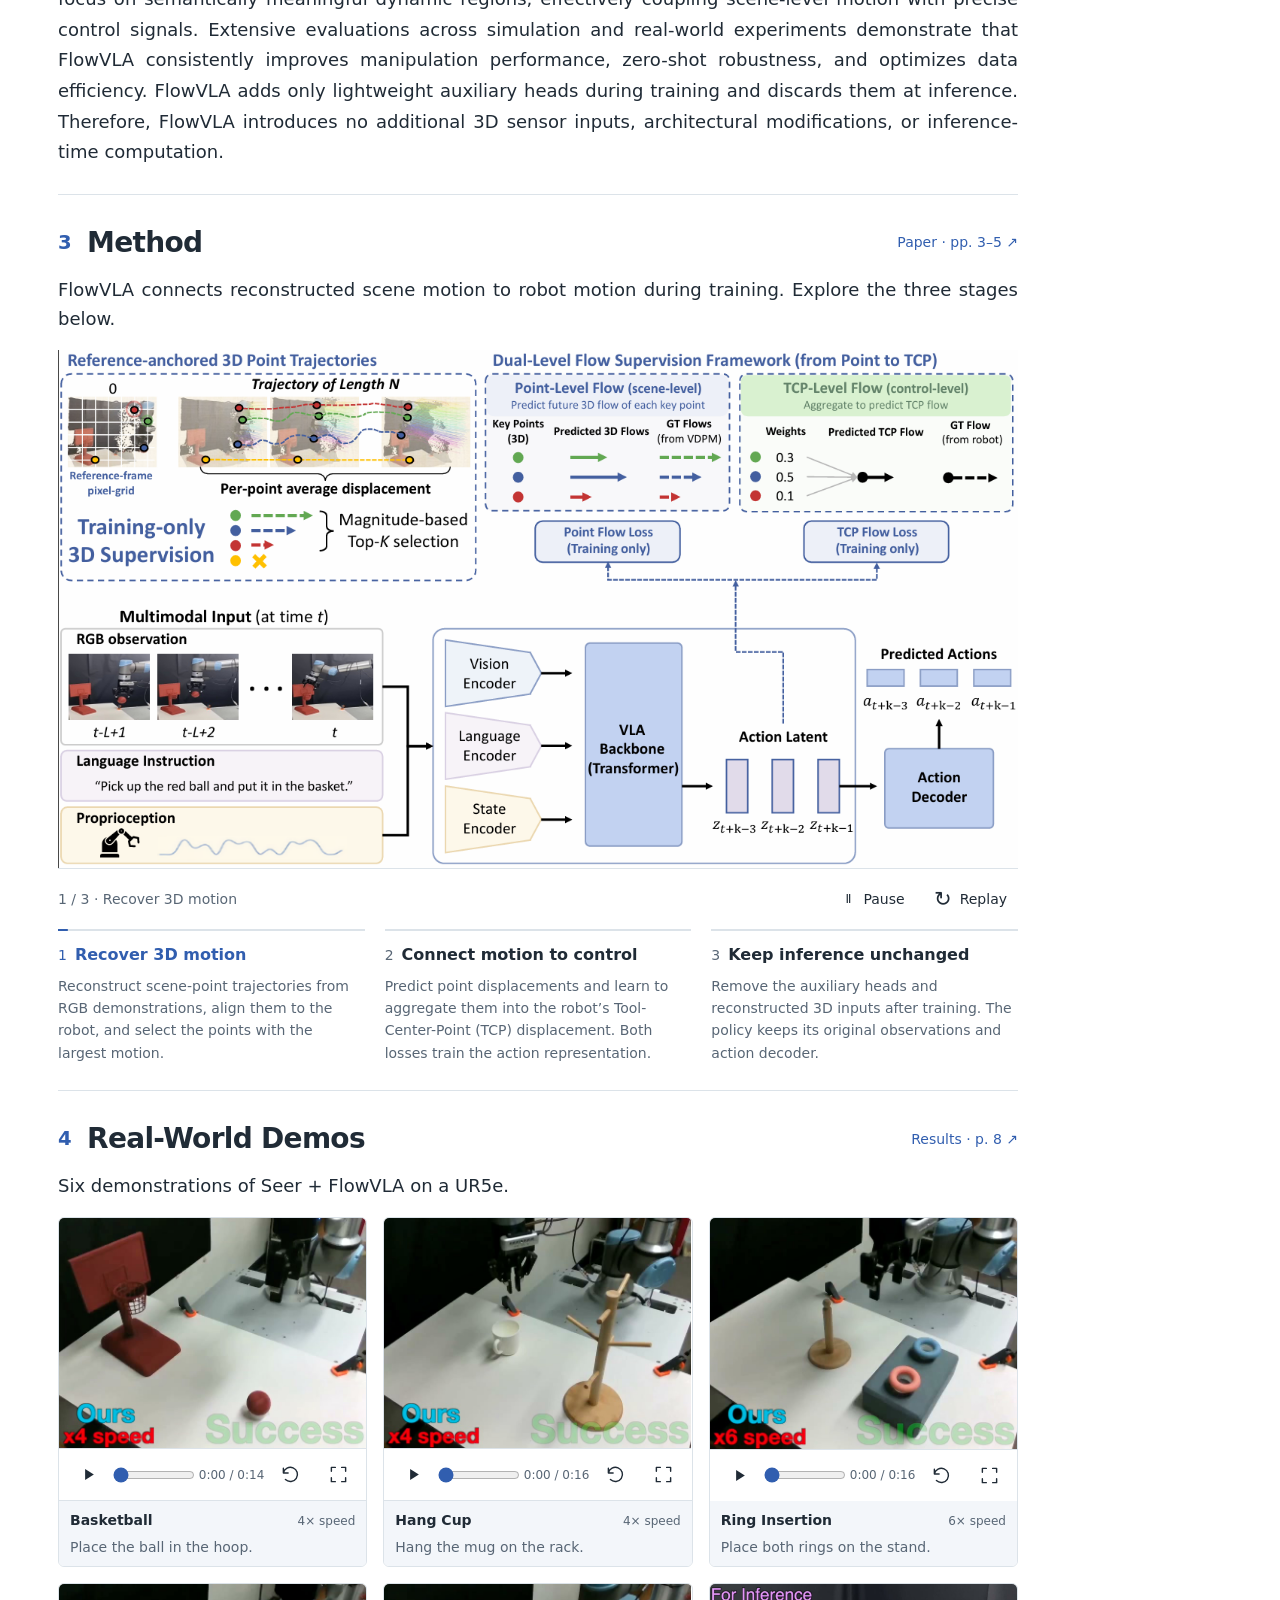
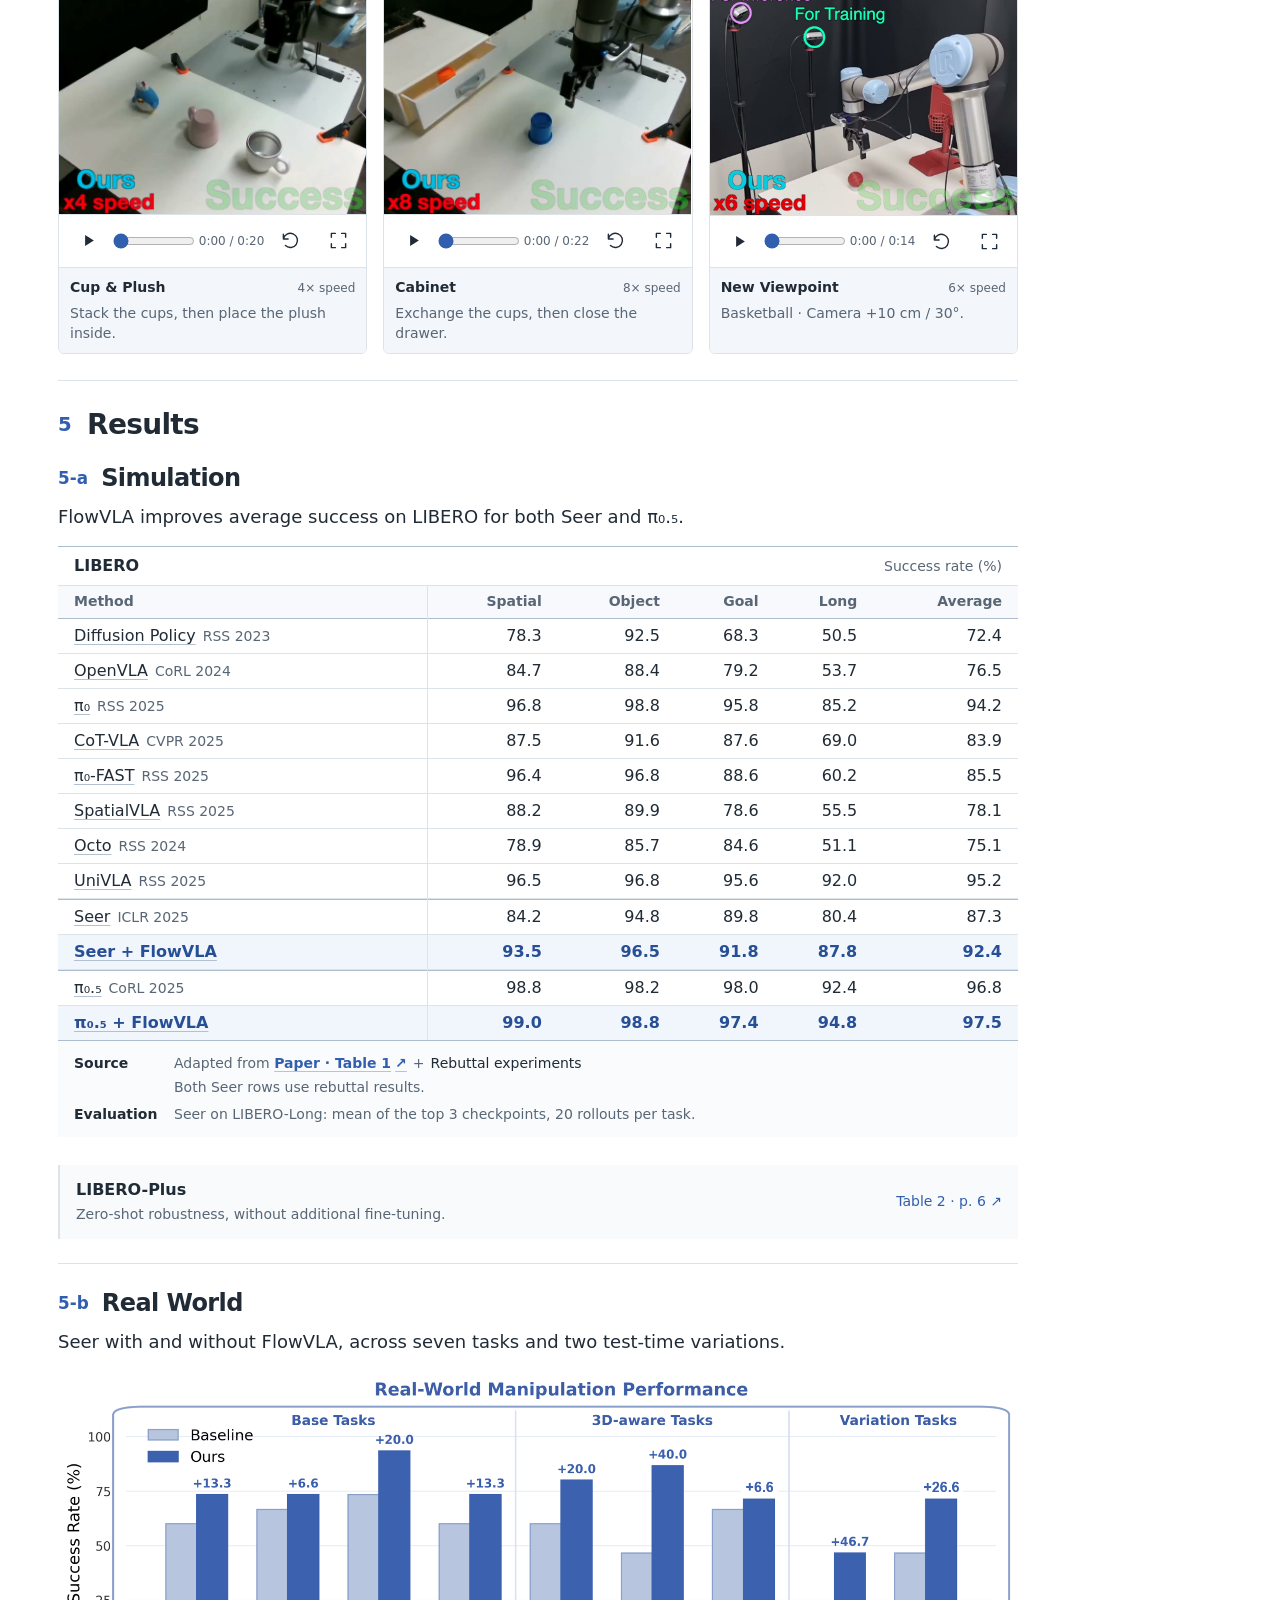
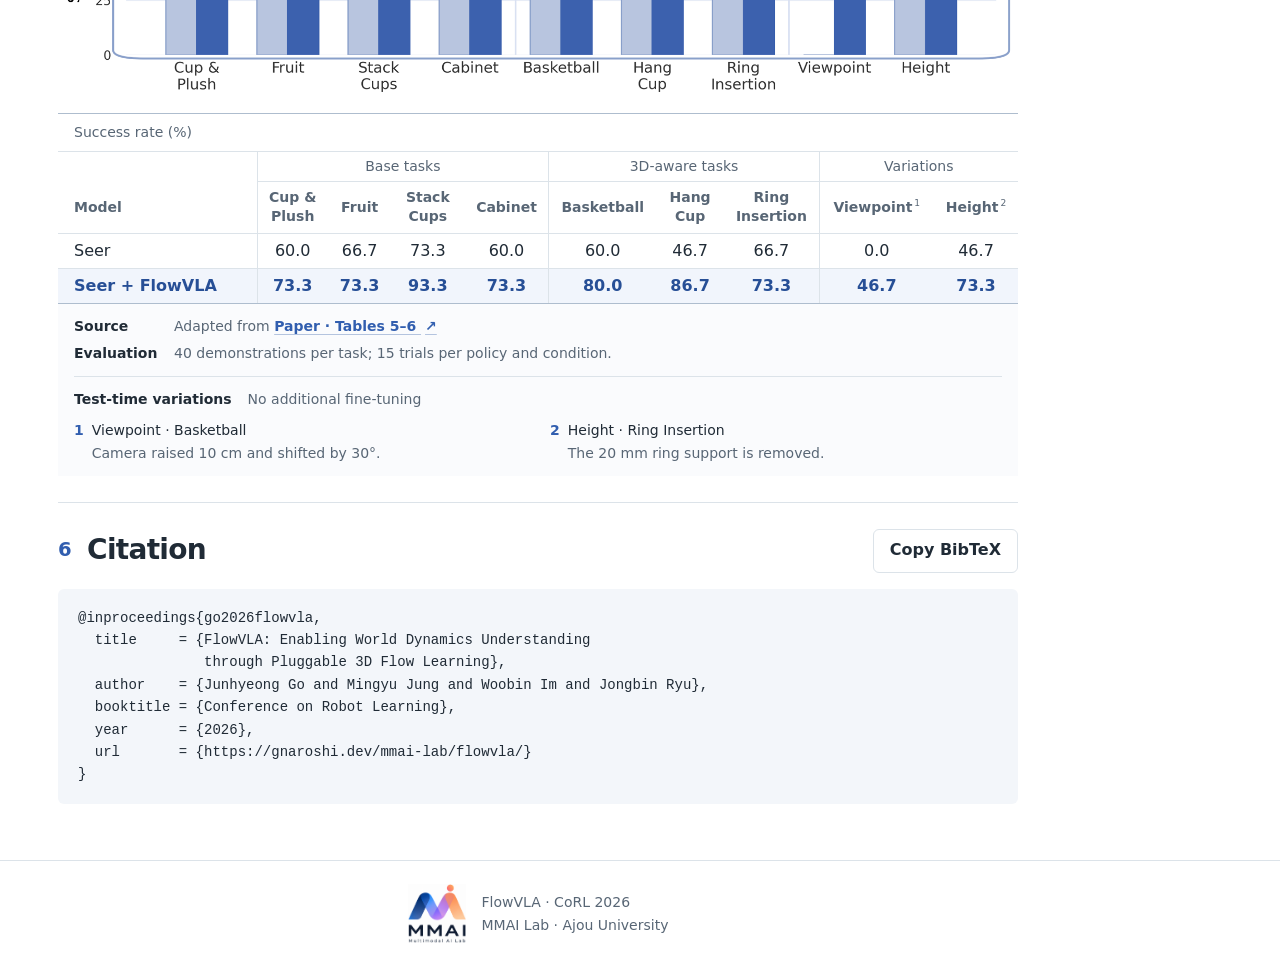
==== commit 24f40498: "Improve reading order, staged method figure, and video delivery" ====
--- a/flowvla/index.html
+++ b/flowvla/index.html
@@ -1,5 +1,5 @@
 <!doctype html>
-<html lang="en"><head><meta charset="utf-8"><meta name="viewport" content="width=device-width,initial-scale=1"><meta name="color-scheme" content="light"><title>FlowVLA | Pluggable 3D Flow Learning · CoRL 2026</title><meta name="description" content="FlowVLA distills manipulation-relevant 3D scene motion into VLA policies using training-only point-to-TCP supervision. Accepted at CoRL 2026. MMAI Lab, Ajou University."><meta name="author" content="Junhyeong Go, Mingyu Jung, Woobin Im, Jongbin Ryu"><meta name="citation_title" content="FlowVLA: Enabling World Dynamics Understanding through Pluggable 3D Flow Learning"><meta name="citation_author" content="Junhyeong Go"><meta name="citation_author" content="Mingyu Jung"><meta name="citation_author" content="Woobin Im"><meta name="citation_author" content="Jongbin Ryu"><meta name="citation_conference_title" content="Conference on Robot Learning"><meta name="citation_publication_date" content="2026"><meta property="og:type" content="website"><meta property="og:title" content="FlowVLA · CoRL 2026"><meta property="og:description" content="Learn 3D motion during training. Keep the original VLA at inference."><link rel="icon" href="assets/images/favicon.png" type="image/png"><link rel="stylesheet" href="styles.css?v=24"><script src="script.js?v=16" defer></script><link rel="canonical" href="https://gnaroshi.dev/mmai-lab/flowvla/"><meta property="og:url" content="https://gnaroshi.dev/mmai-lab/flowvla/"><meta property="og:image" content="https://gnaroshi.dev/mmai-lab/flowvla/assets/images/overview.jpg"><meta property="og:image:alt" content="FlowVLA: Pluggable 3D Flow Learning"><meta name="twitter:card" content="summary_large_image"><meta name="citation_pdf_url" content="https://gnaroshi.dev/mmai-lab/flowvla/assets/papers/flowvla-submission.pdf"><link rel="stylesheet" href="summary.css?v=10"><script src="legacy-links.js?v=2"></script></head>
+<html lang="en"><head><meta charset="utf-8"><meta name="viewport" content="width=device-width,initial-scale=1"><meta name="color-scheme" content="light"><title>FlowVLA | Pluggable 3D Flow Learning · CoRL 2026</title><meta name="description" content="FlowVLA distills manipulation-relevant 3D scene motion into VLA policies using training-only point-to-TCP supervision. Accepted at CoRL 2026. MMAI Lab, Ajou University."><meta name="author" content="Junhyeong Go, Mingyu Jung, Woobin Im, Jongbin Ryu"><meta name="citation_title" content="FlowVLA: Enabling World Dynamics Understanding through Pluggable 3D Flow Learning"><meta name="citation_author" content="Junhyeong Go"><meta name="citation_author" content="Mingyu Jung"><meta name="citation_author" content="Woobin Im"><meta name="citation_author" content="Jongbin Ryu"><meta name="citation_conference_title" content="Conference on Robot Learning"><meta name="citation_publication_date" content="2026"><meta property="og:type" content="website"><meta property="og:title" content="FlowVLA · CoRL 2026"><meta property="og:description" content="Learn 3D motion during training. Keep the original VLA at inference."><link rel="icon" href="assets/images/favicon.png" type="image/png"><link rel="stylesheet" href="styles.css?v=26"><script src="script.js?v=18" defer></script><link rel="canonical" href="https://gnaroshi.dev/mmai-lab/flowvla/"><meta property="og:url" content="https://gnaroshi.dev/mmai-lab/flowvla/"><meta property="og:image" content="https://gnaroshi.dev/mmai-lab/flowvla/assets/images/overview.jpg"><meta property="og:image:alt" content="FlowVLA: Pluggable 3D Flow Learning"><meta name="twitter:card" content="summary_large_image"><meta name="citation_pdf_url" content="https://gnaroshi.dev/mmai-lab/flowvla/assets/papers/flowvla-submission.pdf"><script defer src="method-animation.js?v=2"></script><link rel="stylesheet" href="summary.css?v=10"><script src="legacy-links.js?v=2"></script></head>
 <body class="summary-page full-page">
 <a class="skip" href="#main">Skip to content</a>
 <header class="site-header summary-header"><div class="wrap header-inner"><a class="brand" href="https://mmai-laboratory.github.io/" aria-label="MMAI Lab homepage"><img src="assets/images/mmai-logo.png" width="58" height="58" alt="MMAI Lab"><span>MMAI Lab<small>Ajou University</small></span></a></div>
@@ -17,7 +17,7 @@
 </section>
 <section id="overview" data-outline-target class="section wrap" tabindex="-1" aria-labelledby="overview-title">
   <h2 id="overview-title"><span class="heading-number">1</span> <span class="heading-label">Overview</span></h2>
-  <figure id="overview-player" tabindex="-1" class="clip overview-player"><div class="media-shell" data-title="FlowVLA overview"><div class="video-viewport" style="--video-ratio:1.7777777778"><div class="video-frame"><video id="overview-video" controls playsinline preload="none" data-duration="155.238417" poster="assets/images/overview-preview.jpg" width="1920" height="1080" aria-label="FlowVLA overview video"><source src="assets/videos/flowvla-overview-intro.mp4" type="video/mp4"></video></div><button class="overview-start js-only" type="button" aria-label="Watch FlowVLA overview"><span aria-hidden="true">▶</span><span>Watch overview <small>2:35</small></span></button></div></div><figcaption><span class="clip-label">FlowVLA Overview</span></figcaption></figure>
+  <figure id="overview-player" tabindex="-1" class="clip overview-player"><div class="media-shell" data-title="FlowVLA overview"><div class="video-viewport" style="--video-ratio:1.7777777778"><div class="video-frame"><video id="overview-video" playsinline preload="none" data-duration="155.238417" poster="assets/images/overview-preview.jpg" width="1920" height="1080" aria-label="FlowVLA overview video"><source data-src="assets/videos/optimized/flowvla-overview-intro.mp4" type="video/mp4"></video></div><button class="overview-start js-only" type="button" aria-label="Watch FlowVLA overview"><span aria-hidden="true">▶</span><span>Watch overview <small>2:35</small></span></button></div><noscript><p class="video-fallback"><a href="assets/videos/optimized/flowvla-overview-intro.mp4" target="_blank" rel="noopener">Open overview video ↗</a></p></noscript></div><figcaption><span class="clip-label">FlowVLA Overview</span></figcaption></figure>
 </section>
 <section id="abstract" data-outline-target class="section wrap" tabindex="-1" aria-labelledby="abstract-title">
   <h2 id="abstract-title"><span class="heading-number">2</span> <span class="heading-label">Abstract</span></h2>
@@ -25,40 +25,82 @@
 </section>
 <section id="method" data-outline-target class="section wrap" tabindex="-1" aria-labelledby="method-title">
   <div class="section-heading"><h2 id="method-title"><span class="heading-number">3</span> <span class="heading-label">Method</span></h2><a class="section-paper" href="assets/papers/flowvla-submission.pdf#page=3" target="_blank" rel="noopener" aria-label="Method in the paper, pages 3–5 (opens in a new tab)">Paper · pp. 3–5 ↗</a></div>
-  <p>Reconstruct 3D trajectories from RGB demonstrations, align them to the robot, and select moving points. A <strong>point-level head</strong> predicts their displacement; a <strong>TCP-level head</strong> learns to aggregate these motions into the displacement of the robot’s tool-center point.</p>
-  <figure class="research-figure  responsive-figure rf-method"><div class="rf-method-frame"><p class="rf-scroll-cue"><span>Scroll to explore ↔</span><a href="assets/images/method.png" data-figure-title="FlowVLA architecture" data-figure-caption="3D motion supervision during training; the original VLA at inference." aria-label="View complete architecture">View full figure</a></p><div class="rf-method-scroll" tabindex="0" role="region" aria-label="FlowVLA architecture; scroll horizontally on narrow screens"><a class="figure-image rf-method-image" href="assets/images/method.png" data-figure-title="FlowVLA architecture" data-figure-caption="3D motion supervision during training; the original VLA at inference." aria-label="Enlarge FlowVLA architecture"><img src="assets/images/method.png" width="1276" height="689" loading="lazy" alt="FlowVLA reconstructs scene motion and supervises point-level flow and tool-center-point flow during training."></a></div></div><figcaption><span class="figure-caption-title">FlowVLA architecture.</span> 3D motion supervision during training; the original VLA at inference.</figcaption></figure>
+  <p>FlowVLA connects reconstructed scene motion to robot motion during training. Explore the three stages below.</p>
+  <figure class="research-figure responsive-figure rf-method method-animation" data-method-animation>
+      <div class="rf-method-frame">
+        <p class="rf-scroll-cue"><span>Scroll to explore ↔</span><a href="assets/images/method.png" data-figure-title="FlowVLA architecture" data-figure-caption="Training-only 3D motion supervision; the original VLA at inference." aria-label="View complete architecture">View full figure</a></p>
+        <div class="rf-method-scroll" tabindex="0" role="region" aria-label="FlowVLA architecture; scroll horizontally on narrow screens">
+          <div id="method-walkthrough-canvas" class="method-canvas">
+            <a class="figure-image rf-method-image" href="assets/images/method.png" data-figure-title="FlowVLA architecture" data-figure-caption="Training-only 3D motion supervision; the original VLA at inference." aria-label="Enlarge FlowVLA architecture"><img src="assets/images/method.png" width="1276" height="689" loading="lazy" alt="FlowVLA architecture. RGB images, language, and robot state feed the original VLA and action decoder. During training, its action representation also predicts scene-point displacement and TCP displacement, supervised by reconstructed trajectories and recorded robot motion."></a>
+            <svg class="method-overlay method-glow" viewBox="0 0.875 958 517.289969" preserveAspectRatio="none" aria-hidden="true" focusable="false"></svg>
+            <svg class="method-overlay method-top" viewBox="0 0.875 958 517.289969" preserveAspectRatio="none" aria-hidden="true" focusable="false"></svg>
+          </div>
+        </div>
+      </div>
+      <figcaption class="method-guide">
+        <div class="method-animation-toolbar" hidden>
+          <span class="method-animation-status" aria-live="off">1 / 3 · Recover 3D motion</span>
+          <div class="method-animation-actions">
+            <button class="method-toggle" type="button" aria-label="Play method animation"><span class="method-toggle-icon" aria-hidden="true">▶</span><span class="method-toggle-label">Play</span></button>
+            <button class="method-replay" type="button" aria-label="Replay method animation from the beginning" title="Replay animation"><span aria-hidden="true">↻</span><span>Replay</span></button>
+          </div>
+        </div>
+        <ol class="method-stages" aria-label="Three stages of FlowVLA"><li class="method-stage">
+          <button class="method-stage-button" type="button" disabled aria-pressed="true" aria-controls="method-walkthrough-canvas">
+            <span class="method-stage-title"><span class="method-stage-number" aria-hidden="true">1</span><strong>Recover 3D motion</strong></span>
+            <span class="method-stage-description">Reconstruct scene-point trajectories from RGB demonstrations, align them to the robot, and select the points with the largest motion.</span>
+          </button>
+        </li><li class="method-stage">
+          <button class="method-stage-button" type="button" disabled aria-pressed="false" aria-controls="method-walkthrough-canvas">
+            <span class="method-stage-title"><span class="method-stage-number" aria-hidden="true">2</span><strong>Connect motion to control</strong></span>
+            <span class="method-stage-description">Predict point displacements and learn to aggregate them into the robot’s Tool-Center-Point (TCP) displacement. Both losses train the action representation.</span>
+          </button>
+        </li><li class="method-stage">
+          <button class="method-stage-button" type="button" disabled aria-pressed="false" aria-controls="method-walkthrough-canvas">
+            <span class="method-stage-title"><span class="method-stage-number" aria-hidden="true">3</span><strong>Keep inference unchanged</strong></span>
+            <span class="method-stage-description">Remove the auxiliary heads and reconstructed 3D inputs after training. The policy keeps its original observations and action decoder.</span>
+          </button>
+        </li></ol>
+      </figcaption>
+    </figure>
 </section>
 <section id="real-world" data-outline-target class="section wrap" tabindex="-1" aria-labelledby="real-title">
   <div class="section-heading"><h2 id="real-title"><span class="heading-number">4</span> <span class="heading-label">Real-World Demos</span></h2><a class="section-paper" href="assets/papers/flowvla-submission.pdf#page=8" target="_blank" rel="noopener" aria-label="Task and variation results in the paper, Tables 5–6, page 8 (opens in a new tab)">Results · p. 8 ↗</a></div>
   <p>Six demonstrations of Seer + FlowVLA on a UR5e.</p>
   <div class="demo-grid"><figure class="clip" data-media="basketball-ours">
   <div class="media-shell" data-title="Basketball">
-    <div class="video-viewport" style="--video-ratio:1.3333333333;--frame-width:100.0000000000%;--crop-width:100.0000000000%;--crop-height:100.0000000000%;--crop-left:0.0000000000%;--crop-top:0.0000000000%"><div class="video-frame"><video class="loop-video" controls muted playsinline preload="none" data-duration="14.347667" width="640" height="480" poster="assets/posters/ppt-basketball-ours.jpg" aria-label="Basketball" ><source src="assets/videos/ppt-basketball-ours.mp4" type="video/mp4"></video></div></div>
+    <div class="video-viewport" style="--video-ratio:1.3333333333;--frame-width:100.0000000000%;--crop-width:100.0000000000%;--crop-height:100.0000000000%;--crop-left:0.0000000000%;--crop-top:0.0000000000%"><div class="video-frame"><video class="loop-video" muted playsinline preload="none" data-duration="14.347667" width="640" height="480" poster="assets/posters/ppt-basketball-ours.jpg" aria-label="Basketball" ><source data-src="assets/videos/optimized/ppt-basketball-ours.mp4" type="video/mp4"></video></div></div>
+    <noscript><p class="video-fallback"><a href="assets/videos/optimized/ppt-basketball-ours.mp4" target="_blank" rel="noopener">Open Basketball video ↗</a></p></noscript>
   </div>
   <figcaption><span class="clip-label">Basketball<span class='speed'>4× speed</span></span><span class="clip-description">Place the ball in the hoop.</span></figcaption>
 </figure><figure class="clip" data-media="hang-cup-ours">
   <div class="media-shell" data-title="Hang Cup">
-    <div class="video-viewport" style="--video-ratio:1.3333333333;--frame-width:100.0000000000%;--crop-width:100.0000000000%;--crop-height:100.0000000000%;--crop-left:0.0000000000%;--crop-top:0.0000000000%"><div class="video-frame"><video class="loop-video" controls muted playsinline preload="none" data-duration="16.558208" width="640" height="480" poster="assets/posters/ppt-hang-cup-ours.jpg" aria-label="Hang Cup" ><source src="assets/videos/ppt-hang-cup-ours.mp4" type="video/mp4"></video></div></div>
+    <div class="video-viewport" style="--video-ratio:1.3333333333;--frame-width:100.0000000000%;--crop-width:100.0000000000%;--crop-height:100.0000000000%;--crop-left:0.0000000000%;--crop-top:0.0000000000%"><div class="video-frame"><video class="loop-video" muted playsinline preload="none" data-duration="16.558208" width="640" height="480" poster="assets/posters/ppt-hang-cup-ours.jpg" aria-label="Hang Cup" ><source data-src="assets/videos/optimized/ppt-hang-cup-ours.mp4" type="video/mp4"></video></div></div>
+    <noscript><p class="video-fallback"><a href="assets/videos/optimized/ppt-hang-cup-ours.mp4" target="_blank" rel="noopener">Open Hang Cup video ↗</a></p></noscript>
   </div>
   <figcaption><span class="clip-label">Hang Cup<span class='speed'>4× speed</span></span><span class="clip-description">Hang the mug on the rack.</span></figcaption>
 </figure><figure class="clip" data-media="rings-ours">
   <div class="media-shell" data-title="Ring Insertion">
-    <div class="video-viewport" style="--video-ratio:1.3333333333;--frame-width:100.0000000000%;--crop-width:100.0000000000%;--crop-height:100.0000000000%;--crop-left:0.0000000000%;--crop-top:0.0000000000%"><div class="video-frame"><video class="loop-video" controls muted playsinline preload="none" data-duration="16.975292" width="640" height="480" poster="assets/posters/ppt-rings-ours.jpg" aria-label="Ring Insertion" ><source src="assets/videos/ppt-rings-ours.mp4" type="video/mp4"></video></div></div>
+    <div class="video-viewport" style="--video-ratio:1.3333333333;--frame-width:100.0000000000%;--crop-width:100.0000000000%;--crop-height:100.0000000000%;--crop-left:0.0000000000%;--crop-top:0.0000000000%"><div class="video-frame"><video class="loop-video" muted playsinline preload="none" data-duration="16.975292" width="640" height="480" poster="assets/posters/ppt-rings-ours.jpg" aria-label="Ring Insertion" ><source data-src="assets/videos/optimized/ppt-rings-ours.mp4" type="video/mp4"></video></div></div>
+    <noscript><p class="video-fallback"><a href="assets/videos/optimized/ppt-rings-ours.mp4" target="_blank" rel="noopener">Open Ring Insertion video ↗</a></p></noscript>
   </div>
   <figcaption><span class="clip-label">Ring Insertion<span class='speed'>6× speed</span></span><span class="clip-description">Place both rings on the stand.</span></figcaption>
 </figure><figure class="clip" data-media="cup-plush-ours">
   <div class="media-shell" data-title="Cup &amp; Plush">
-    <div class="video-viewport" style="--video-ratio:1.3333333333;--frame-width:100.0000000000%;--crop-width:100.0000000000%;--crop-height:100.0000000000%;--crop-left:0.0000000000%;--crop-top:0.0000000000%"><div class="video-frame"><video class="loop-video" controls muted playsinline preload="none" data-duration="20.27025" width="640" height="480" poster="assets/posters/ppt-cup-plush-ours.jpg" aria-label="Cup &amp; Plush" ><source src="assets/videos/ppt-cup-plush-ours.mp4" type="video/mp4"></video></div></div>
+    <div class="video-viewport" style="--video-ratio:1.3333333333;--frame-width:100.0000000000%;--crop-width:100.0000000000%;--crop-height:100.0000000000%;--crop-left:0.0000000000%;--crop-top:0.0000000000%"><div class="video-frame"><video class="loop-video" muted playsinline preload="none" data-duration="20.27025" width="640" height="480" poster="assets/posters/ppt-cup-plush-ours.jpg" aria-label="Cup &amp; Plush" ><source data-src="assets/videos/optimized/ppt-cup-plush-ours.mp4" type="video/mp4"></video></div></div>
+    <noscript><p class="video-fallback"><a href="assets/videos/optimized/ppt-cup-plush-ours.mp4" target="_blank" rel="noopener">Open Cup &amp; Plush video ↗</a></p></noscript>
   </div>
   <figcaption><span class="clip-label">Cup &amp; Plush<span class='speed'>4× speed</span></span><span class="clip-description">Stack the cups, then place the plush inside.</span></figcaption>
 </figure><figure class="clip" data-media="cabinet-ours">
   <div class="media-shell" data-title="Cabinet">
-    <div class="video-viewport" style="--video-ratio:1.3333333333;--frame-width:100.0000000000%;--crop-width:100.0000000000%;--crop-height:100.0000000000%;--crop-left:0.0000000000%;--crop-top:0.0000000000%"><div class="video-frame"><video class="loop-video" controls muted playsinline preload="none" data-duration="22.5225" width="640" height="480" poster="assets/posters/ppt-cabinet-ours.jpg" aria-label="Cabinet" ><source src="assets/videos/ppt-cabinet-ours.mp4" type="video/mp4"></video></div></div>
+    <div class="video-viewport" style="--video-ratio:1.3333333333;--frame-width:100.0000000000%;--crop-width:100.0000000000%;--crop-height:100.0000000000%;--crop-left:0.0000000000%;--crop-top:0.0000000000%"><div class="video-frame"><video class="loop-video" muted playsinline preload="none" data-duration="22.5225" width="640" height="480" poster="assets/posters/ppt-cabinet-ours.jpg" aria-label="Cabinet" ><source data-src="assets/videos/optimized/ppt-cabinet-ours.mp4" type="video/mp4"></video></div></div>
+    <noscript><p class="video-fallback"><a href="assets/videos/optimized/ppt-cabinet-ours.mp4" target="_blank" rel="noopener">Open Cabinet video ↗</a></p></noscript>
   </div>
   <figcaption><span class="clip-label">Cabinet<span class='speed'>8× speed</span></span><span class="clip-description">Exchange the cups, then close the drawer.</span></figcaption>
 </figure><figure class="clip" data-media="basketball-viewpoint-ours">
   <div class="media-shell" data-title="Basketball · New Viewpoint">
-    <div class="video-viewport" style="--video-ratio:1.3333333333;--frame-width:100.0000000000%;--crop-width:100.0000000000%;--crop-height:100.0000000000%;--crop-left:0.0000000000%;--crop-top:0.0000000000%"><div class="video-frame"><video class="loop-video" controls muted playsinline preload="none" data-duration="14.180833" width="960" height="720" poster="assets/posters/ppt-basketball-viewpoint-ours.jpg" aria-label="Basketball · New Viewpoint" ><source src="assets/videos/ppt-basketball-viewpoint-ours.mp4" type="video/mp4"></video></div></div>
+    <div class="video-viewport" style="--video-ratio:1.3333333333;--frame-width:100.0000000000%;--crop-width:100.0000000000%;--crop-height:100.0000000000%;--crop-left:0.0000000000%;--crop-top:0.0000000000%"><div class="video-frame"><video class="loop-video" muted playsinline preload="none" data-duration="14.180833" width="960" height="720" poster="assets/posters/ppt-basketball-viewpoint-ours.jpg" aria-label="Basketball · New Viewpoint" ><source data-src="assets/videos/optimized/ppt-basketball-viewpoint-ours.mp4" type="video/mp4"></video></div></div>
+    <noscript><p class="video-fallback"><a href="assets/videos/optimized/ppt-basketball-viewpoint-ours.mp4" target="_blank" rel="noopener">Open Basketball · New Viewpoint video ↗</a></p></noscript>
   </div>
   <figcaption><span class="clip-label">New Viewpoint<span class='speed'>6× speed</span></span><span class="clip-description">Basketball · Camera +10 cm / 30°.</span></figcaption>
 </figure></div>
--- a/flowvla/styles.css
+++ b/flowvla/styles.css
@@ -331,3 +331,80 @@
 
 .full-page .efficiency-note{margin-top:12px;padding:0 var(--evidence-inset);text-align:left;hyphens:none}
 .full-page .efficiency-note strong{color:var(--ink)}
+
+/* One shared transport for a comparison; individual controls remain the default. */
+.full-page .media-group{container-type:inline-size}
+.full-page .group-controls{grid-template-columns:auto minmax(80px,1fr) auto 44px auto;gap:4px 12px;padding:6px 8px;margin:10px 0 0;background:var(--soft);border:1px solid var(--line);border-radius:var(--radius)}
+.full-page .group-controls[data-mode="individual"]{display:flex;justify-content:center;padding:0;border:0;background:transparent}
+.full-page .group-controls button{min-height:44px;font-size:var(--text-ui,14px);padding:6px 10px}
+.full-page .group-controls .group-play{gap:7px;white-space:nowrap;color:var(--accent);font-weight:600}
+.full-page .group-controls[data-mode="individual"] .group-play{border:1px solid var(--line);padding-inline:14px;background:white}
+.full-page .group-controls .control-scope{font-size:inherit;line-height:1.4}
+.full-page .group-restart{width:44px;padding:6px!important}
+.full-page .group-restart .control-scope{display:none}
+.full-page .group-individual{color:var(--muted);white-space:nowrap;text-decoration:underline;text-underline-offset:3px}
+.full-page .group-time{font-size:var(--text-micro,12px)}
+.full-page .group-seek,.full-page .player-seek{min-height:44px}
+.full-page .player-controls.is-coordinated{grid-template-columns:minmax(0,1fr) auto 44px;gap:4px;background:#fafbfd}
+.full-page .player-controls.is-coordinated .player-time,.full-page .player-controls.is-coordinated .player-expand{grid-column:auto;grid-row:auto}
+.full-page .player-group-context{font-size:var(--text-micro,12px);color:var(--muted);padding-inline:8px}
+.full-page .group-controls .group-status{font-size:var(--text-caption,14px);grid-column:1/-1;grid-row:auto;padding:0 6px 4px;text-align:left}
+/* The spinner communicates pending playback without adding a shifting status row. */
+.full-page .group-controls .group-status[data-loading="true"]{padding:0}
+@container (max-width:599px){
+  .full-page .group-controls[data-mode="together"]{grid-template-columns:auto minmax(0,1fr) 44px auto;gap:2px 6px}
+  .full-page .group-controls[data-mode="together"] .group-seek{grid-column:1/-1;grid-row:1}
+  .full-page .group-controls[data-mode="together"] .group-play{grid-column:1;grid-row:2}
+  .full-page .group-controls[data-mode="together"] .group-time{grid-column:2;grid-row:2;text-align:center}
+  .full-page .group-controls[data-mode="together"] .group-restart{grid-column:3;grid-row:2}
+  .full-page .group-controls[data-mode="together"] .group-individual{grid-column:4;grid-row:2;font-size:var(--text-caption,14px);white-space:normal;max-width:100px}
+}
+@container (max-width:339px){
+  .full-page .group-controls[data-mode="together"]{grid-template-columns:auto minmax(0,1fr) 44px}
+  .full-page .group-controls[data-mode="together"] .group-individual{grid-column:1/-1;grid-row:3;max-width:none;justify-self:center}
+}
+@media(prefers-reduced-motion:reduce){
+  .full-page .control-icon--loading{animation:none}
+}
+
+/* Connected architecture uses the untouched paper image, with optional motion. */
+.full-page .method-animation{margin-block:20px 0;overflow:visible;container-type:inline-size;border:0;border-radius:0}
+.method-canvas{position:relative;isolation:isolate;line-height:0;background:#fff}
+.method-canvas>.figure-image{border:0;border-radius:0}
+.method-canvas .method-overlay{position:absolute;inset:0;width:100%;height:100%;pointer-events:none;overflow:hidden}
+.method-glow{mix-blend-mode:multiply}
+.method-chip-text{font-size:15px;font-weight:600;fill:var(--accent,#435f9f);text-anchor:middle;dominant-baseline:central}
+.full-page .method-guide{padding:0;margin:0;background:transparent;border:0;border-top:1px solid var(--line);text-align:left}
+.method-animation-toolbar{display:flex;flex-wrap:wrap;align-items:center;justify-content:space-between;gap:8px 16px;padding:8px 0}
+.method-animation-toolbar[hidden]{display:none}
+.method-animation-status{font-size:var(--text-caption,.875rem);line-height:1.5;color:var(--muted);font-variant-numeric:tabular-nums}
+.method-animation-actions{display:flex;gap:4px;flex-shrink:0}
+.method-animation-actions button{display:inline-flex;align-items:center;justify-content:center;gap:8px;min-height:44px;padding:6px 10px;font:inherit;font-size:var(--text-caption,.875rem);line-height:1.4;color:var(--ink);background:transparent;border:1px solid transparent;border-radius:var(--radius,6px);cursor:pointer}
+.method-animation-actions button:hover{background:var(--soft);border-color:var(--line)}
+.method-toggle{min-width:92px}
+.method-toggle-icon{font-size:12px;line-height:1;width:14px;text-align:center}
+.method-replay>span:first-child{font-size:21px;line-height:1}
+.method-animation button:focus-visible{outline:2px solid var(--accent);outline-offset:3px}
+.full-page .method-stages{list-style:none;display:grid;grid-template-columns:repeat(3,minmax(0,1fr));gap:20px;margin:0;padding:0}
+.method-stage{margin:0;min-width:0;scroll-margin-top:calc(var(--header-height,72px) + 24px)}
+.method-stage-button{position:relative;display:block;width:100%;min-height:44px;padding:12px 0 0;border:0;border-top:2px solid var(--line);border-radius:0;text-align:left;font:inherit;color:var(--ink);background:transparent;cursor:pointer}
+.method-stage-button:disabled{cursor:default;opacity:1}
+.method-stage-button::before{content:"";position:absolute;top:-2px;left:0;width:100%;height:2px;background:var(--accent);transform:scaleX(var(--method-progress,0));transform-origin:left}
+.method-stage-title{display:flex;align-items:baseline;gap:8px;font-size:var(--text-table,1rem);line-height:1.45}
+.method-stage-title strong{font-weight:600}
+.method-stage-number{color:var(--muted);font-size:var(--text-caption,.875rem);font-variant-numeric:tabular-nums}
+.method-stage-description{display:block;margin-top:8px;font-size:var(--text-caption,.875rem);line-height:1.6;color:var(--muted);text-align:left;hyphens:none}
+.method-stage-button[aria-pressed="true"] .method-stage-title,.method-stage-button[aria-pressed="true"] .method-stage-number{color:var(--accent)}
+.method-animation[data-state="paused"] .method-stage-button[aria-pressed="true"],.method-animation[data-state="complete"] .method-stage-button[aria-pressed="true"]{border-top-color:var(--accent)}
+.method-stage-button:not(:disabled):hover .method-stage-title{color:var(--accent)}
+@container(max-width:720px){
+  .method-canvas{width:960px;max-width:none}
+  .full-page .method-stages{grid-template-columns:1fr;gap:12px}
+  .method-stage-button{padding:10px 0 0}
+  .method-stage-description{margin-top:4px;padding-left:20px}
+  .method-animation-toolbar{gap:4px 8px}
+  .method-animation .rf-scroll-cue{display:flex;justify-content:space-between;align-items:center;gap:12px;margin:0;padding:8px 0;border-block:1px solid var(--line);background:transparent;font-size:var(--text-caption,.875rem);line-height:1.45;color:var(--muted)}
+  .method-animation .rf-method-frame{border:0;border-radius:0}
+  .method-animation .rf-method-image{width:100%;min-width:0;max-width:none}
+}
+@media(prefers-reduced-motion:reduce){.method-animation *{scroll-behavior:auto;transition:none}}
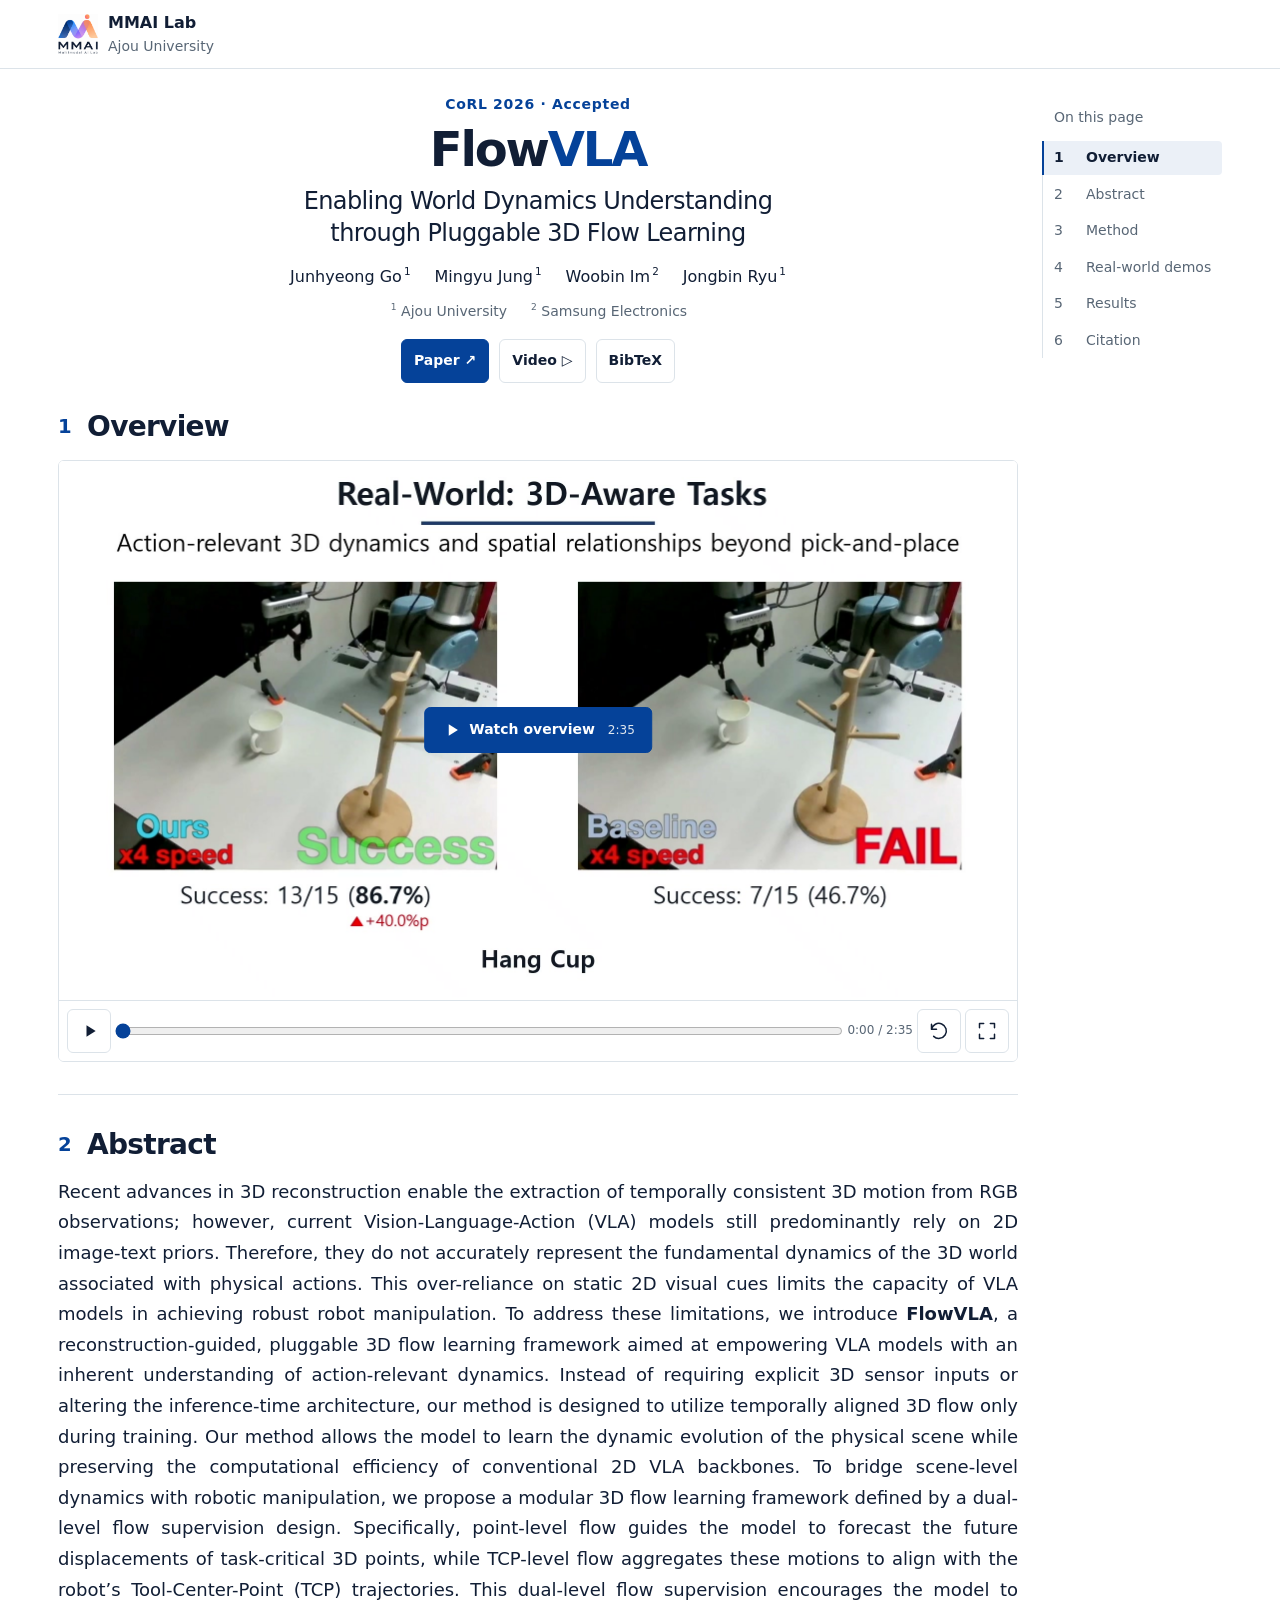
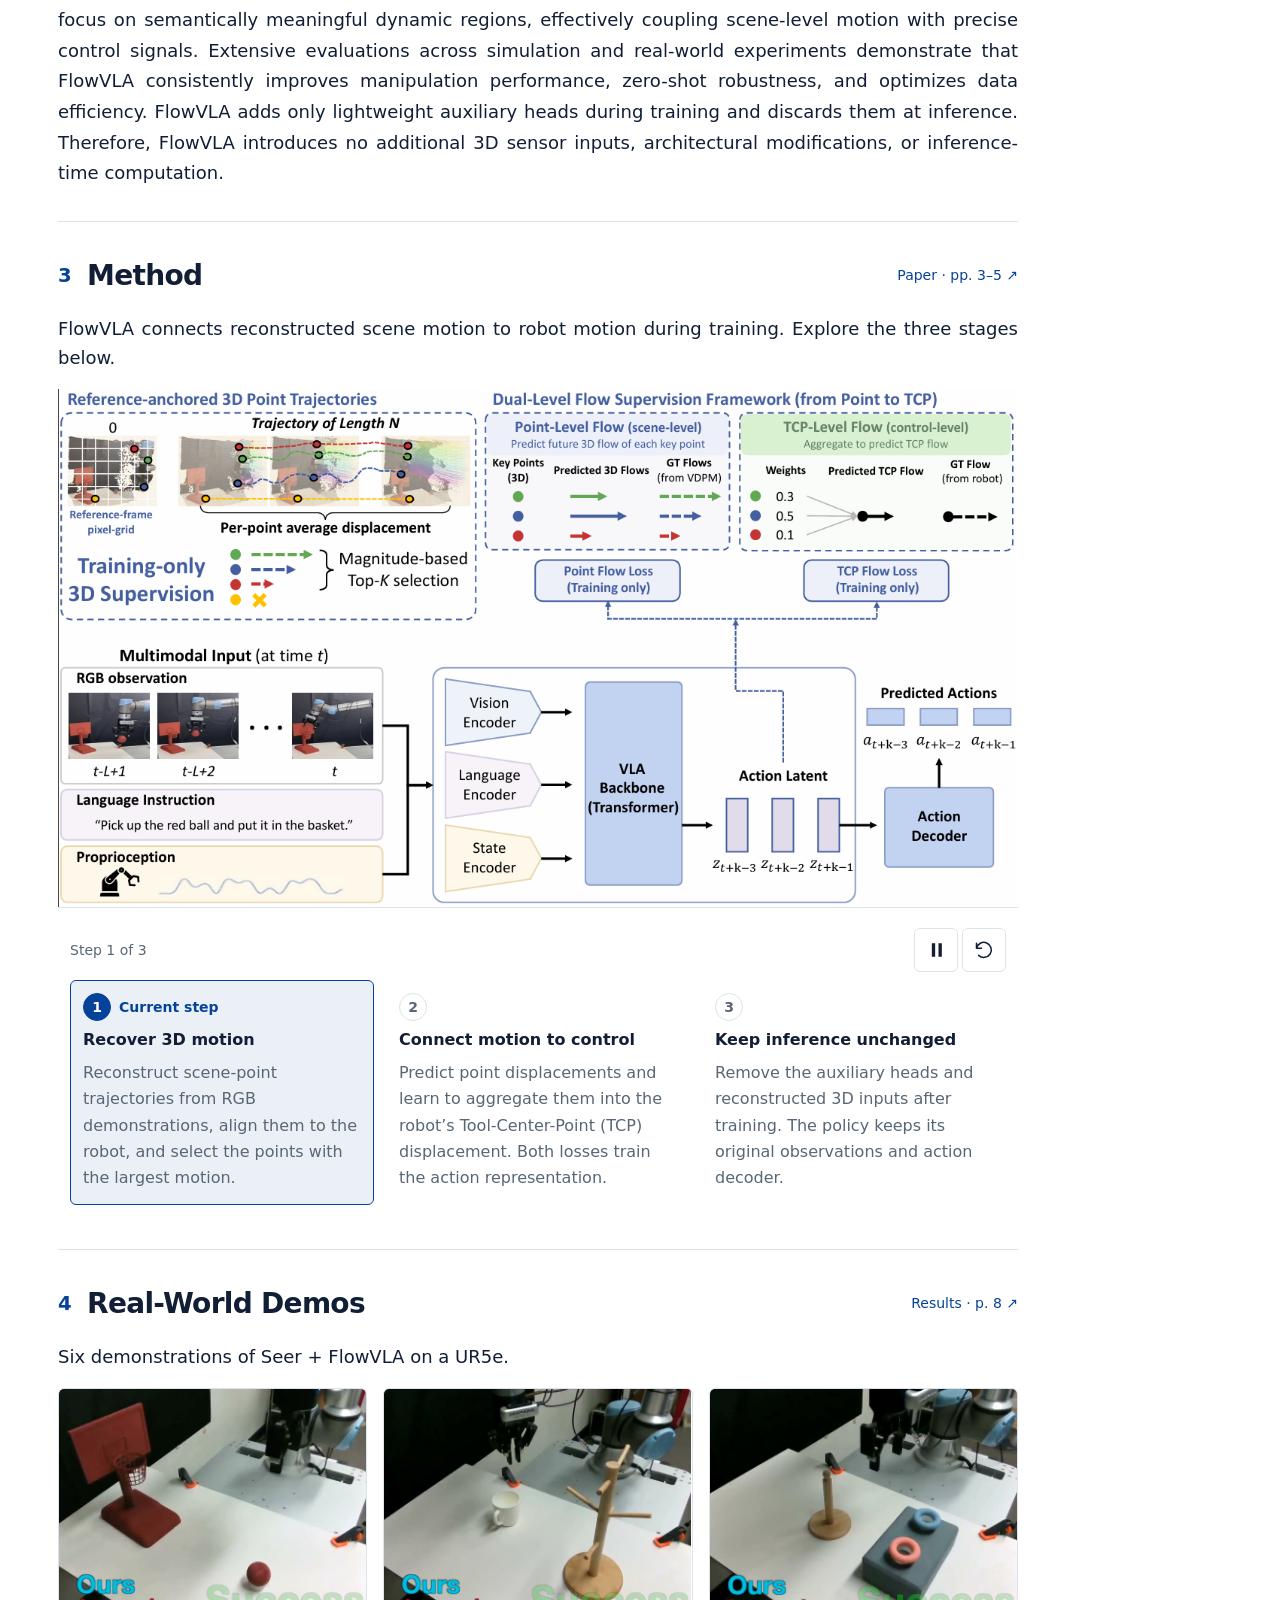
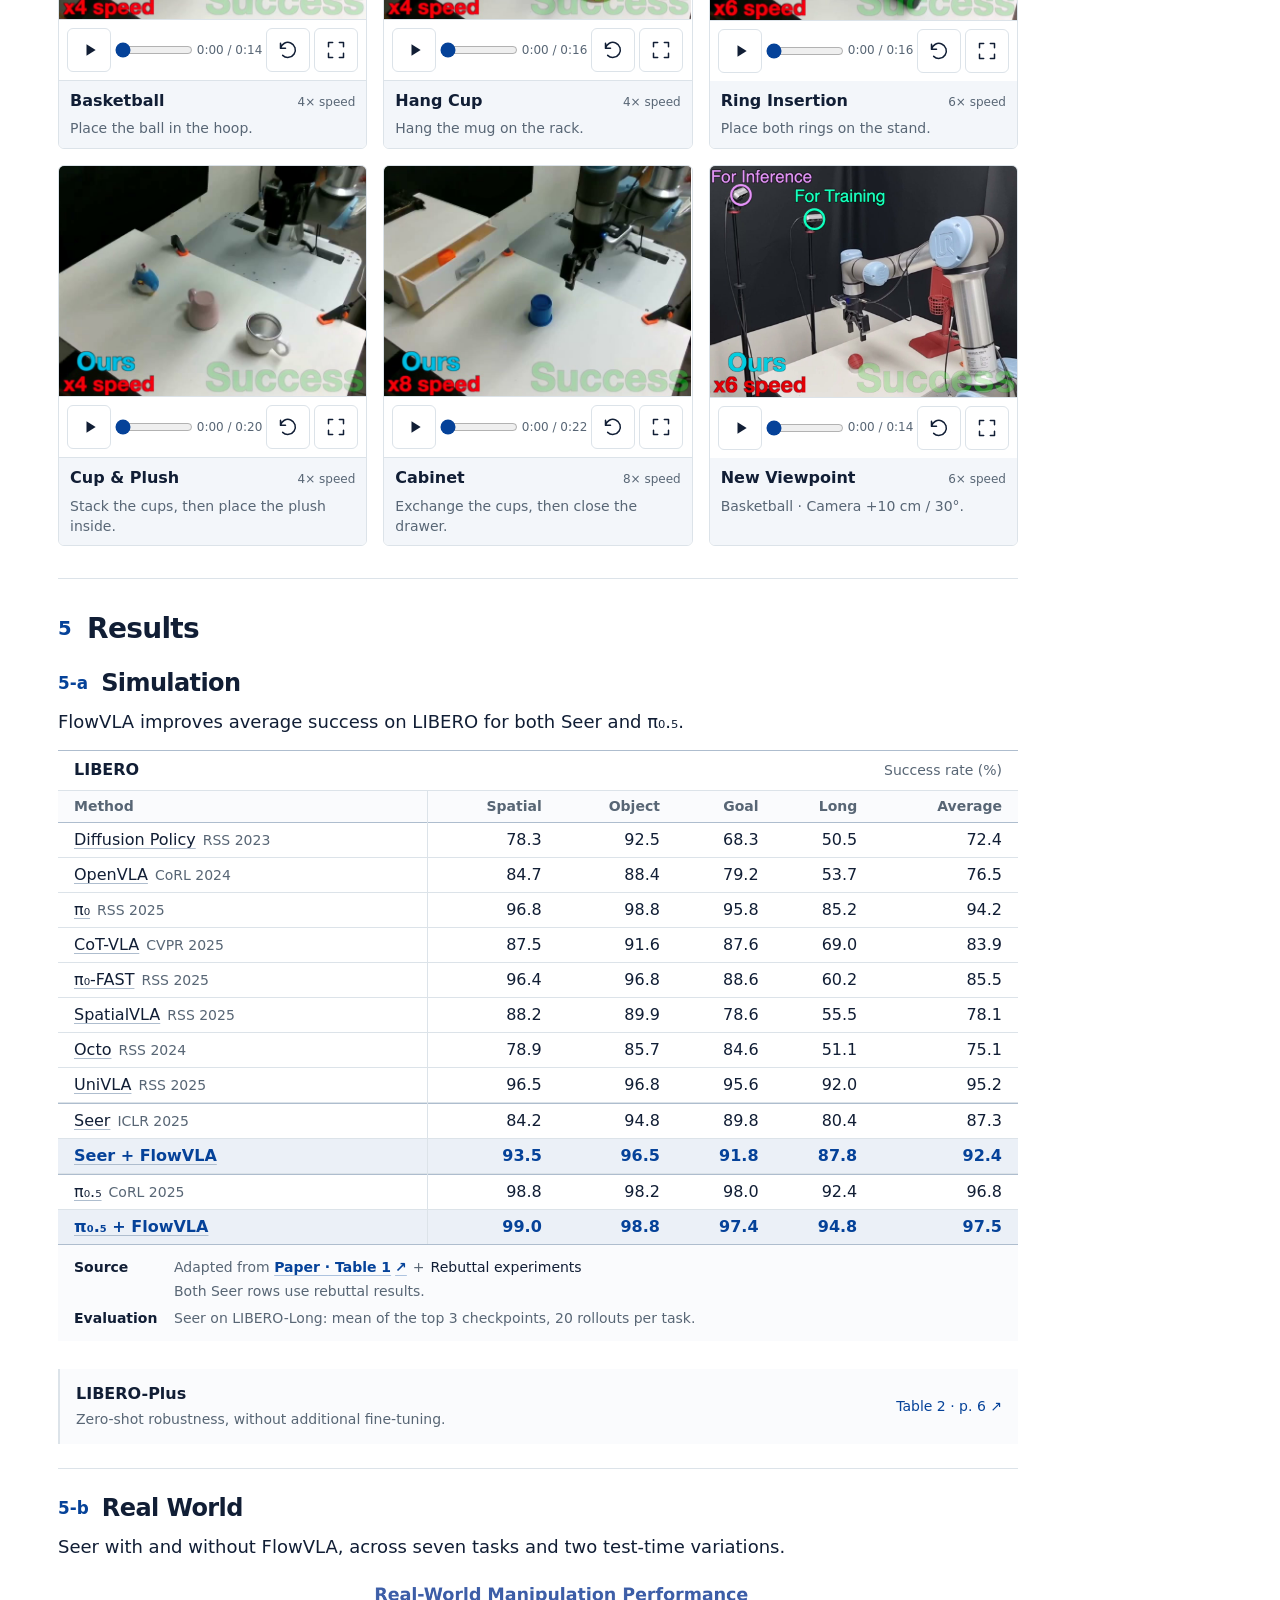
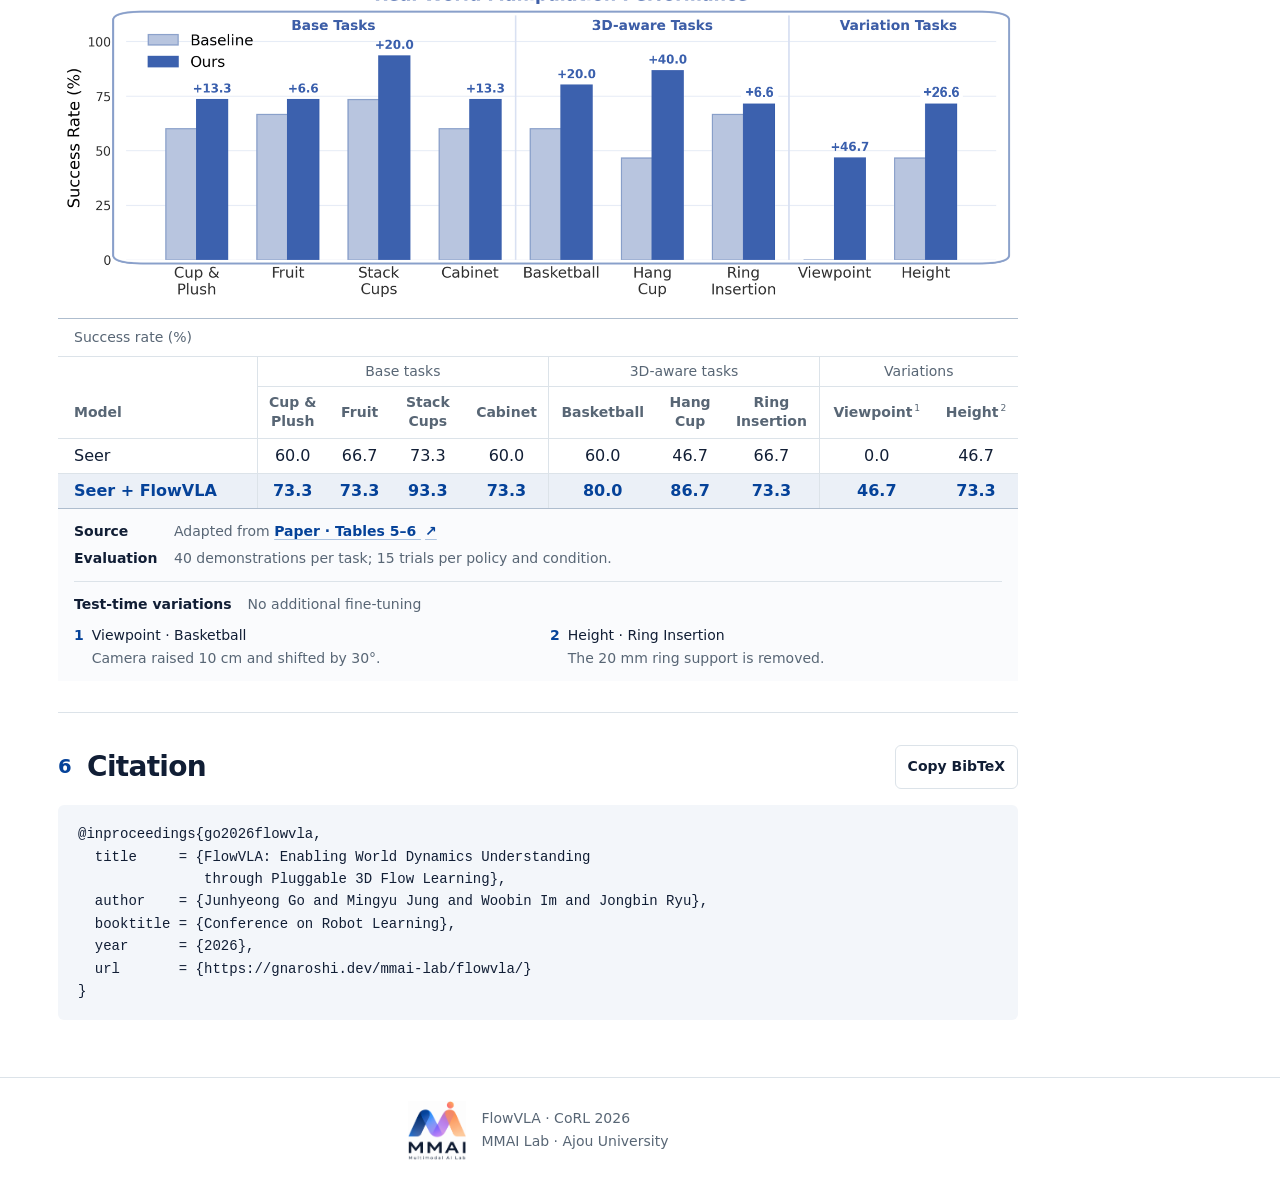
==== commit b572ae5a: "Unify FlowVLA visual system, controls, and media frames" ====
--- a/flowvla/index.html
+++ b/flowvla/index.html
@@ -1,5 +1,5 @@
 <!doctype html>
-<html lang="en"><head><meta charset="utf-8"><meta name="viewport" content="width=device-width,initial-scale=1"><meta name="color-scheme" content="light"><title>FlowVLA | Pluggable 3D Flow Learning · CoRL 2026</title><meta name="description" content="FlowVLA distills manipulation-relevant 3D scene motion into VLA policies using training-only point-to-TCP supervision. Accepted at CoRL 2026. MMAI Lab, Ajou University."><meta name="author" content="Junhyeong Go, Mingyu Jung, Woobin Im, Jongbin Ryu"><meta name="citation_title" content="FlowVLA: Enabling World Dynamics Understanding through Pluggable 3D Flow Learning"><meta name="citation_author" content="Junhyeong Go"><meta name="citation_author" content="Mingyu Jung"><meta name="citation_author" content="Woobin Im"><meta name="citation_author" content="Jongbin Ryu"><meta name="citation_conference_title" content="Conference on Robot Learning"><meta name="citation_publication_date" content="2026"><meta property="og:type" content="website"><meta property="og:title" content="FlowVLA · CoRL 2026"><meta property="og:description" content="Learn 3D motion during training. Keep the original VLA at inference."><link rel="icon" href="assets/images/favicon.png" type="image/png"><link rel="stylesheet" href="styles.css?v=26"><script src="script.js?v=18" defer></script><link rel="canonical" href="https://gnaroshi.dev/mmai-lab/flowvla/"><meta property="og:url" content="https://gnaroshi.dev/mmai-lab/flowvla/"><meta property="og:image" content="https://gnaroshi.dev/mmai-lab/flowvla/assets/images/overview.jpg"><meta property="og:image:alt" content="FlowVLA: Pluggable 3D Flow Learning"><meta name="twitter:card" content="summary_large_image"><meta name="citation_pdf_url" content="https://gnaroshi.dev/mmai-lab/flowvla/assets/papers/flowvla-submission.pdf"><script defer src="method-animation.js?v=2"></script><link rel="stylesheet" href="summary.css?v=10"><script src="legacy-links.js?v=2"></script></head>
+<html lang="en"><head><meta charset="utf-8"><meta name="viewport" content="width=device-width,initial-scale=1"><meta name="color-scheme" content="light"><title>FlowVLA | Pluggable 3D Flow Learning · CoRL 2026</title><meta name="description" content="FlowVLA distills manipulation-relevant 3D scene motion into VLA policies using training-only point-to-TCP supervision. Accepted at CoRL 2026. MMAI Lab, Ajou University."><meta name="author" content="Junhyeong Go, Mingyu Jung, Woobin Im, Jongbin Ryu"><meta name="citation_title" content="FlowVLA: Enabling World Dynamics Understanding through Pluggable 3D Flow Learning"><meta name="citation_author" content="Junhyeong Go"><meta name="citation_author" content="Mingyu Jung"><meta name="citation_author" content="Woobin Im"><meta name="citation_author" content="Jongbin Ryu"><meta name="citation_conference_title" content="Conference on Robot Learning"><meta name="citation_publication_date" content="2026"><meta property="og:type" content="website"><meta property="og:title" content="FlowVLA · CoRL 2026"><meta property="og:description" content="Learn 3D motion during training. Keep the original VLA at inference."><link rel="icon" href="assets/images/favicon.png" type="image/png"><link rel="stylesheet" href="styles.css?v=28"><script src="script.js?v=19" defer></script><link rel="canonical" href="https://gnaroshi.dev/mmai-lab/flowvla/"><meta property="og:url" content="https://gnaroshi.dev/mmai-lab/flowvla/"><meta property="og:image" content="https://gnaroshi.dev/mmai-lab/flowvla/assets/images/overview.jpg"><meta property="og:image:alt" content="FlowVLA: Pluggable 3D Flow Learning"><meta name="twitter:card" content="summary_large_image"><meta name="citation_pdf_url" content="https://gnaroshi.dev/mmai-lab/flowvla/assets/papers/flowvla-submission.pdf"><script defer src="method-animation.js?v=4"></script><link rel="stylesheet" href="summary.css?v=11"><script src="legacy-links.js?v=2"></script></head>
 <body class="summary-page full-page">
 <a class="skip" href="#main">Skip to content</a>
 <header class="site-header summary-header"><div class="wrap header-inner"><a class="brand" href="https://mmai-laboratory.github.io/" aria-label="MMAI Lab homepage"><img src="assets/images/mmai-logo.png" width="58" height="58" alt="MMAI Lab"><span>MMAI Lab<small>Ajou University</small></span></a></div>
@@ -17,7 +17,7 @@
 </section>
 <section id="overview" data-outline-target class="section wrap" tabindex="-1" aria-labelledby="overview-title">
   <h2 id="overview-title"><span class="heading-number">1</span> <span class="heading-label">Overview</span></h2>
-  <figure id="overview-player" tabindex="-1" class="clip overview-player"><div class="media-shell" data-title="FlowVLA overview"><div class="video-viewport" style="--video-ratio:1.7777777778"><div class="video-frame"><video id="overview-video" playsinline preload="none" data-duration="155.238417" poster="assets/images/overview-preview.jpg" width="1920" height="1080" aria-label="FlowVLA overview video"><source data-src="assets/videos/optimized/flowvla-overview-intro.mp4" type="video/mp4"></video></div><button class="overview-start js-only" type="button" aria-label="Watch FlowVLA overview"><span aria-hidden="true">▶</span><span>Watch overview <small>2:35</small></span></button></div><noscript><p class="video-fallback"><a href="assets/videos/optimized/flowvla-overview-intro.mp4" target="_blank" rel="noopener">Open overview video ↗</a></p></noscript></div><figcaption><span class="clip-label">FlowVLA Overview</span></figcaption></figure>
+  <figure id="overview-player" tabindex="-1" class="clip overview-player"><div class="media-shell" data-title="FlowVLA overview"><div class="video-viewport" style="--video-ratio:1.7777777778"><div class="video-frame"><video id="overview-video" playsinline preload="none" data-duration="155.238417" poster="assets/images/overview-preview.jpg" width="1920" height="1080" aria-label="FlowVLA overview video"><source data-src="assets/videos/optimized/flowvla-overview-intro.mp4" type="video/mp4"></video></div><button class="overview-start js-only" type="button" aria-label="Watch FlowVLA overview"><svg class="control-icon" viewBox="0 0 24 24" fill="currentColor" aria-hidden="true"><path d="m9 5 11 7-11 7Z"/></svg><span>Watch overview <small>2:35</small></span></button></div><noscript><p class="video-fallback"><a href="assets/videos/optimized/flowvla-overview-intro.mp4" target="_blank" rel="noopener">Open overview video ↗</a></p></noscript></div><figcaption><span class="clip-label">FlowVLA Overview</span></figcaption></figure>
 </section>
 <section id="abstract" data-outline-target class="section wrap" tabindex="-1" aria-labelledby="abstract-title">
   <h2 id="abstract-title"><span class="heading-number">2</span> <span class="heading-label">Abstract</span></h2>
@@ -39,25 +39,28 @@
       </div>
       <figcaption class="method-guide">
         <div class="method-animation-toolbar" hidden>
-          <span class="method-animation-status" aria-live="off">1 / 3 · Recover 3D motion</span>
+          <span class="method-animation-status" aria-live="off">Step 1 of 3</span>
           <div class="method-animation-actions">
-            <button class="method-toggle" type="button" aria-label="Play method animation"><span class="method-toggle-icon" aria-hidden="true">▶</span><span class="method-toggle-label">Play</span></button>
-            <button class="method-replay" type="button" aria-label="Replay method animation from the beginning" title="Replay animation"><span aria-hidden="true">↻</span><span>Replay</span></button>
+            <button class="media-action media-action--icon method-toggle" type="button" aria-label="Play method animation" title="Play method animation"><svg class="control-icon" viewBox="0 0 24 24" width="20" height="20" fill="none" stroke="currentColor" stroke-width="1.8" stroke-linecap="round" stroke-linejoin="round" aria-hidden="true" focusable="false"><path class="method-toggle-path" d="M7 4v16l13-8z" fill="currentColor" stroke="none"/></svg><span class="media-action-label sr-only method-toggle-label">Play</span></button>
+            <button class="media-action media-action--icon method-replay" type="button" aria-label="Restart method animation" title="Restart animation"><svg class="control-icon" viewBox="0 0 24 24" width="20" height="20" fill="none" stroke="currentColor" stroke-width="1.8" stroke-linecap="round" stroke-linejoin="round" aria-hidden="true" focusable="false"><path d="M3 10a9 9 0 1 1 2.6 8.4M3 4v6h6"/></svg><span class="media-action-label sr-only">Restart</span></button>
           </div>
         </div>
         <ol class="method-stages" aria-label="Three stages of FlowVLA"><li class="method-stage">
-          <button class="method-stage-button" type="button" disabled aria-pressed="true" aria-controls="method-walkthrough-canvas">
-            <span class="method-stage-title"><span class="method-stage-number" aria-hidden="true">1</span><strong>Recover 3D motion</strong></span>
+          <button class="method-stage-button" type="button" disabled aria-pressed="true" aria-controls="method-walkthrough-canvas" aria-current="step">
+            <span class="method-stage-meta"><span class="method-stage-number" aria-hidden="true">1</span><span class="method-stage-state">Current step</span></span>
+            <span class="method-stage-title"><strong>Recover 3D motion</strong></span>
             <span class="method-stage-description">Reconstruct scene-point trajectories from RGB demonstrations, align them to the robot, and select the points with the largest motion.</span>
           </button>
         </li><li class="method-stage">
           <button class="method-stage-button" type="button" disabled aria-pressed="false" aria-controls="method-walkthrough-canvas">
-            <span class="method-stage-title"><span class="method-stage-number" aria-hidden="true">2</span><strong>Connect motion to control</strong></span>
+            <span class="method-stage-meta"><span class="method-stage-number" aria-hidden="true">2</span><span class="method-stage-state"></span></span>
+            <span class="method-stage-title"><strong>Connect motion to control</strong></span>
             <span class="method-stage-description">Predict point displacements and learn to aggregate them into the robot’s Tool-Center-Point (TCP) displacement. Both losses train the action representation.</span>
           </button>
         </li><li class="method-stage">
           <button class="method-stage-button" type="button" disabled aria-pressed="false" aria-controls="method-walkthrough-canvas">
-            <span class="method-stage-title"><span class="method-stage-number" aria-hidden="true">3</span><strong>Keep inference unchanged</strong></span>
+            <span class="method-stage-meta"><span class="method-stage-number" aria-hidden="true">3</span><span class="method-stage-state"></span></span>
+            <span class="method-stage-title"><strong>Keep inference unchanged</strong></span>
             <span class="method-stage-description">Remove the auxiliary heads and reconstructed 3D inputs after training. The policy keeps its original observations and action decoder.</span>
           </button>
         </li></ol>
@@ -69,37 +72,37 @@
   <p>Six demonstrations of Seer + FlowVLA on a UR5e.</p>
   <div class="demo-grid"><figure class="clip" data-media="basketball-ours">
   <div class="media-shell" data-title="Basketball">
-    <div class="video-viewport" style="--video-ratio:1.3333333333;--frame-width:100.0000000000%;--crop-width:100.0000000000%;--crop-height:100.0000000000%;--crop-left:0.0000000000%;--crop-top:0.0000000000%"><div class="video-frame"><video class="loop-video" muted playsinline preload="none" data-duration="14.347667" width="640" height="480" poster="assets/posters/ppt-basketball-ours.jpg" aria-label="Basketball" ><source data-src="assets/videos/optimized/ppt-basketball-ours.mp4" type="video/mp4"></video></div></div>
+    <div class="video-viewport" style="--video-ratio:1.3333333333"><div class="video-frame"><video class="loop-video" muted playsinline preload="none" data-duration="14.347667" width="640" height="480" poster="assets/posters/ppt-basketball-ours.jpg" aria-label="Basketball" ><source data-src="assets/videos/optimized/ppt-basketball-ours.mp4" type="video/mp4"></video></div></div>
     <noscript><p class="video-fallback"><a href="assets/videos/optimized/ppt-basketball-ours.mp4" target="_blank" rel="noopener">Open Basketball video ↗</a></p></noscript>
   </div>
   <figcaption><span class="clip-label">Basketball<span class='speed'>4× speed</span></span><span class="clip-description">Place the ball in the hoop.</span></figcaption>
 </figure><figure class="clip" data-media="hang-cup-ours">
   <div class="media-shell" data-title="Hang Cup">
-    <div class="video-viewport" style="--video-ratio:1.3333333333;--frame-width:100.0000000000%;--crop-width:100.0000000000%;--crop-height:100.0000000000%;--crop-left:0.0000000000%;--crop-top:0.0000000000%"><div class="video-frame"><video class="loop-video" muted playsinline preload="none" data-duration="16.558208" width="640" height="480" poster="assets/posters/ppt-hang-cup-ours.jpg" aria-label="Hang Cup" ><source data-src="assets/videos/optimized/ppt-hang-cup-ours.mp4" type="video/mp4"></video></div></div>
+    <div class="video-viewport" style="--video-ratio:1.3333333333"><div class="video-frame"><video class="loop-video" muted playsinline preload="none" data-duration="16.558208" width="640" height="480" poster="assets/posters/ppt-hang-cup-ours.jpg" aria-label="Hang Cup" ><source data-src="assets/videos/optimized/ppt-hang-cup-ours.mp4" type="video/mp4"></video></div></div>
     <noscript><p class="video-fallback"><a href="assets/videos/optimized/ppt-hang-cup-ours.mp4" target="_blank" rel="noopener">Open Hang Cup video ↗</a></p></noscript>
   </div>
   <figcaption><span class="clip-label">Hang Cup<span class='speed'>4× speed</span></span><span class="clip-description">Hang the mug on the rack.</span></figcaption>
 </figure><figure class="clip" data-media="rings-ours">
   <div class="media-shell" data-title="Ring Insertion">
-    <div class="video-viewport" style="--video-ratio:1.3333333333;--frame-width:100.0000000000%;--crop-width:100.0000000000%;--crop-height:100.0000000000%;--crop-left:0.0000000000%;--crop-top:0.0000000000%"><div class="video-frame"><video class="loop-video" muted playsinline preload="none" data-duration="16.975292" width="640" height="480" poster="assets/posters/ppt-rings-ours.jpg" aria-label="Ring Insertion" ><source data-src="assets/videos/optimized/ppt-rings-ours.mp4" type="video/mp4"></video></div></div>
+    <div class="video-viewport" style="--video-ratio:1.3333333333"><div class="video-frame"><video class="loop-video" muted playsinline preload="none" data-duration="16.975292" width="640" height="480" poster="assets/posters/ppt-rings-ours.jpg" aria-label="Ring Insertion" ><source data-src="assets/videos/optimized/ppt-rings-ours.mp4" type="video/mp4"></video></div></div>
     <noscript><p class="video-fallback"><a href="assets/videos/optimized/ppt-rings-ours.mp4" target="_blank" rel="noopener">Open Ring Insertion video ↗</a></p></noscript>
   </div>
   <figcaption><span class="clip-label">Ring Insertion<span class='speed'>6× speed</span></span><span class="clip-description">Place both rings on the stand.</span></figcaption>
 </figure><figure class="clip" data-media="cup-plush-ours">
   <div class="media-shell" data-title="Cup &amp; Plush">
-    <div class="video-viewport" style="--video-ratio:1.3333333333;--frame-width:100.0000000000%;--crop-width:100.0000000000%;--crop-height:100.0000000000%;--crop-left:0.0000000000%;--crop-top:0.0000000000%"><div class="video-frame"><video class="loop-video" muted playsinline preload="none" data-duration="20.27025" width="640" height="480" poster="assets/posters/ppt-cup-plush-ours.jpg" aria-label="Cup &amp; Plush" ><source data-src="assets/videos/optimized/ppt-cup-plush-ours.mp4" type="video/mp4"></video></div></div>
+    <div class="video-viewport" style="--video-ratio:1.3333333333"><div class="video-frame"><video class="loop-video" muted playsinline preload="none" data-duration="20.27025" width="640" height="480" poster="assets/posters/ppt-cup-plush-ours.jpg" aria-label="Cup &amp; Plush" ><source data-src="assets/videos/optimized/ppt-cup-plush-ours.mp4" type="video/mp4"></video></div></div>
     <noscript><p class="video-fallback"><a href="assets/videos/optimized/ppt-cup-plush-ours.mp4" target="_blank" rel="noopener">Open Cup &amp; Plush video ↗</a></p></noscript>
   </div>
   <figcaption><span class="clip-label">Cup &amp; Plush<span class='speed'>4× speed</span></span><span class="clip-description">Stack the cups, then place the plush inside.</span></figcaption>
 </figure><figure class="clip" data-media="cabinet-ours">
   <div class="media-shell" data-title="Cabinet">
-    <div class="video-viewport" style="--video-ratio:1.3333333333;--frame-width:100.0000000000%;--crop-width:100.0000000000%;--crop-height:100.0000000000%;--crop-left:0.0000000000%;--crop-top:0.0000000000%"><div class="video-frame"><video class="loop-video" muted playsinline preload="none" data-duration="22.5225" width="640" height="480" poster="assets/posters/ppt-cabinet-ours.jpg" aria-label="Cabinet" ><source data-src="assets/videos/optimized/ppt-cabinet-ours.mp4" type="video/mp4"></video></div></div>
+    <div class="video-viewport" style="--video-ratio:1.3333333333"><div class="video-frame"><video class="loop-video" muted playsinline preload="none" data-duration="22.5225" width="640" height="480" poster="assets/posters/ppt-cabinet-ours.jpg" aria-label="Cabinet" ><source data-src="assets/videos/optimized/ppt-cabinet-ours.mp4" type="video/mp4"></video></div></div>
     <noscript><p class="video-fallback"><a href="assets/videos/optimized/ppt-cabinet-ours.mp4" target="_blank" rel="noopener">Open Cabinet video ↗</a></p></noscript>
   </div>
   <figcaption><span class="clip-label">Cabinet<span class='speed'>8× speed</span></span><span class="clip-description">Exchange the cups, then close the drawer.</span></figcaption>
 </figure><figure class="clip" data-media="basketball-viewpoint-ours">
   <div class="media-shell" data-title="Basketball · New Viewpoint">
-    <div class="video-viewport" style="--video-ratio:1.3333333333;--frame-width:100.0000000000%;--crop-width:100.0000000000%;--crop-height:100.0000000000%;--crop-left:0.0000000000%;--crop-top:0.0000000000%"><div class="video-frame"><video class="loop-video" muted playsinline preload="none" data-duration="14.180833" width="960" height="720" poster="assets/posters/ppt-basketball-viewpoint-ours.jpg" aria-label="Basketball · New Viewpoint" ><source data-src="assets/videos/optimized/ppt-basketball-viewpoint-ours.mp4" type="video/mp4"></video></div></div>
+    <div class="video-viewport" style="--video-ratio:1.3333333333"><div class="video-frame"><video class="loop-video" muted playsinline preload="none" data-duration="14.180833" width="960" height="720" poster="assets/posters/ppt-basketball-viewpoint-ours.jpg" aria-label="Basketball · New Viewpoint" ><source data-src="assets/videos/optimized/ppt-basketball-viewpoint-ours.mp4" type="video/mp4"></video></div></div>
     <noscript><p class="video-fallback"><a href="assets/videos/optimized/ppt-basketball-viewpoint-ours.mp4" target="_blank" rel="noopener">Open Basketball · New Viewpoint video ↗</a></p></noscript>
   </div>
   <figcaption><span class="clip-label">New Viewpoint<span class='speed'>6× speed</span></span><span class="clip-description">Basketball · Camera +10 cm / 30°.</span></figcaption>
--- a/flowvla/styles.css
+++ b/flowvla/styles.css
@@ -1,25 +1,85 @@
-:root{--ink:#202b36;--muted:#586675;--accent:#315eaf;--line:#dce3e9;--soft:#f3f6fa;--surface:#fafbfd;--width:960px;--reading:100%;--radius:6px;--body:17px;--section-title:28px;--subsection-title:22px;--header:88px;--section-gap:40px;--block-gap:28px}
-*{box-sizing:border-box}html{scroll-behavior:smooth;scroll-padding-top:var(--header)}body{margin:0;color:var(--ink);background:#fff;font:var(--body)/1.65 -apple-system,BlinkMacSystemFont,"Segoe UI",Arial,sans-serif;-webkit-font-smoothing:antialiased}h1,h2,h3,h4,p,figure{margin:0}h1,h2,h3,h4{line-height:1.3;letter-spacing:-.025em;text-wrap:balance}h2{font-size:var(--section-title);font-weight:700}h3{font-size:var(--subsection-title);font-weight:650}h4{font-size:19px;font-weight:650}p{overflow-wrap:break-word}a{color:var(--accent);text-decoration:none;text-underline-offset:3px}a:hover{text-decoration:underline}button,input{font:inherit}button{cursor:pointer}button,a{-webkit-tap-highlight-color:transparent}button:focus-visible,a:focus-visible,input:focus-visible,[tabindex="0"]:focus-visible{outline:3px solid var(--accent);outline-offset:3px}[tabindex="-1"]:focus{outline:none}img,video{display:block;max-width:100%;height:auto}strong{font-weight:650}button:disabled{opacity:.6;cursor:wait}[hidden]{display:none!important}.wrap{width:min(var(--width),calc(100% - 48px));margin-inline:auto}.prose{width:100%;max-width:none;margin-inline:auto}.prose p+p{margin-top:14px}.prose h3+p,.prose h4+p{margin-top:10px}.caption,.table-note{font-size:13px;line-height:1.6;color:var(--muted);margin:10px 0 0}.skip{position:fixed;z-index:100;top:8px;left:8px;background:white;padding:8px 16px;transform:translateY(-180%)}.skip:focus{transform:none}.sr-only,.group-label{position:absolute;width:1px;height:1px;padding:0;margin:-1px;overflow:hidden;clip:rect(0,0,0,0);white-space:nowrap;border:0}.js-only{display:none}.js .js-only{display:flex}.anchor-alias{display:block;height:0;pointer-events:none}
-.site-header{overflow-anchor:none;position:sticky;z-index:20;top:0;background:#fffffff5;backdrop-filter:blur(12px);border-bottom:1px solid var(--line)}.header-inner{display:flex;align-items:center;justify-content:space-between;gap:20px;min-height:68px;position:relative}.brand{display:flex;align-items:center;gap:10px;color:var(--ink);font-size:13px;line-height:1.3;font-weight:650;white-space:nowrap}.brand:hover{text-decoration:none}.brand img{width:40px;height:42px;object-fit:contain}.brand small{display:block;font-size:11px;font-weight:400;color:var(--muted);margin-top:3px}.main-nav{display:flex;flex-wrap:wrap;align-items:center;gap:20px;font-size:13px;line-height:1.4}.main-nav a{color:var(--muted);padding:14px 0}.main-nav a[aria-current]{color:var(--accent);text-decoration:underline;text-underline-offset:7px;text-decoration-thickness:2px}.nav-toggle{display:none;border:1px solid var(--line);border-radius:6px;background:white;font-size:14px;min-height:44px;padding:8px 12px;color:var(--ink)}
-.hero{text-align:center;padding:38px 0 28px}.venue{font-size:13px;letter-spacing:.05em;color:var(--accent);font-weight:600;margin-bottom:12px}.hero h1{font-size:60px;letter-spacing:-.045em;font-weight:740;line-height:1.06}.hero h1 span{color:var(--accent)}.paper-title{font-size:29px;line-height:1.35;font-weight:550;letter-spacing:-.025em;margin:16px auto 20px;text-wrap:balance}.authors{display:flex;justify-content:center;flex-wrap:wrap;gap:6px 24px;font-size:16px}.authors a{color:var(--ink)}sup{font-size:.65em;line-height:0;vertical-align:super;margin-left:2px}.affiliations{display:flex;justify-content:center;flex-wrap:wrap;gap:4px 22px;margin-top:10px;color:var(--muted);font-size:14px}.actions{display:flex;justify-content:center;gap:10px;margin:20px 0}.button{display:inline-flex;align-items:center;justify-content:center;min-height:44px;padding:9px 16px;border:1px solid var(--line);border-radius:var(--radius);background:white;color:var(--ink);font-size:14px;line-height:1.4;font-weight:600}.button:hover{background:var(--soft);text-decoration:none}.button.primary{background:var(--ink);border-color:var(--ink);color:white}.hero-summary{font-size:18px;line-height:1.6;color:var(--muted);margin:20px auto 0}.overview{padding-bottom:var(--section-gap)}.overview-player figcaption{display:none}.abstract{margin:0 0 22px}.abstract h2{margin-bottom:16px}.section{padding:var(--section-gap) 0;border-top:1px solid var(--line)}.section-intro{margin-bottom:22px}.section-intro h2+p{margin-top:12px}.result-block{margin-top:var(--block-gap);padding-top:var(--block-gap);border-top:1px solid var(--line)}.section-intro+.result-block{border-top:0;padding-top:0;margin-top:0}.result-block>h3,.result-block>.prose>h3{margin-bottom:10px}.result-explanation{margin-bottom:14px}.performance-evidence>.result-explanation{margin:16px 0 0}.subsection-heading{margin-bottom:14px}.method-summary{margin:0 0 20px}.method-summary p+p{margin-top:14px}.additional-result{margin-top:24px}.additional-result>h3{margin-bottom:10px}
+/* Shared foundation for both routes. Brand colors sampled from the original MMAI logo. */
+:root{
+  --brand-blue:#054299;
+  --brand-navy:#111e35;
+  --accent:var(--brand-blue);
+  --accent-hover:#04357a;
+  --accent-soft:#ebf0f7;
+  --accent-line:#adc3df;
+  --ink:var(--brand-navy);
+  --muted:#586675;
+  --line:#dce3e9;
+  --line-strong:#aebdce;
+  --soft:#f3f6fa;
+  --surface:#fafbfd;
+  --demo-matte:var(--soft);
+  --font-sans:system-ui,-apple-system,BlinkMacSystemFont,"Segoe UI",Roboto,"Helvetica Neue",Arial,sans-serif;
+  --font-mono:ui-monospace,SFMono-Regular,Menlo,Consolas,monospace;
+  --text-display:3rem;
+  --text-title:1.75rem;
+  --text-subtitle:1.5rem;
+  --text-body:1.125rem;
+  --text-body-sm:1rem;
+  --text-control:.875rem;
+  --text-caption:.875rem;
+  --text-meta:.875rem;
+  --text-micro:.75rem;
+  --text-table:var(--text-body-sm);
+  --text-ui:var(--text-control);
+  --weight-regular:400;
+  --weight-medium:500;
+  --weight-semibold:600;
+  --weight-bold:700;
+  --leading-body:1.65;
+  --leading-compact:1.4;
+  --leading-table:1.375;
+  --space-1:.25rem;
+  --space-2:.5rem;
+  --space-3:.75rem;
+  --space-4:1rem;
+  --space-5:1.5rem;
+  --space-6:2rem;
+  --control-height:2.75rem;
+  --control-icon-size:1.25rem;
+  --radius:.375rem;
+  --evidence-inset:var(--space-4);
+  --cell-block:.375rem;
+  --cell-inline:.625rem;
+  --media-inset:var(--space-3);
+  --section-gap:var(--space-6);
+  --block-gap:var(--space-5);
+  --body:var(--text-body);
+  --section-title:var(--text-title);
+  --subsection-title:var(--text-subtitle);
+  --width:960px;
+  --reading:100%;
+  --header:88px;
+}
+@media(max-width:599px){
+  :root{--text-display:2.5rem;--text-title:1.5rem;--text-subtitle:1.25rem;--text-body:1rem;--section-gap:var(--space-5)}
+}
+
+*{box-sizing:border-box}html{scroll-behavior:smooth;scroll-padding-top:var(--header)}body{margin:0;color:var(--ink);background:#fff;font:var(--body)/var(--leading-body) var(--font-sans);-webkit-font-smoothing:antialiased}h1,h2,h3,h4,p,figure{margin:0}h1,h2,h3,h4{line-height:1.3;letter-spacing:-.025em;text-wrap:balance}h2{font-size:var(--section-title);font-weight:700}h3{font-size:var(--subsection-title);font-weight:650}h4{font-size:var(--text-body);font-weight:650}p{overflow-wrap:break-word}a{color:var(--accent);text-decoration:none;text-underline-offset:3px}a:hover{text-decoration:underline}button,input{font:inherit}button{cursor:pointer}button,a{-webkit-tap-highlight-color:transparent}button:focus-visible,a:focus-visible,input:focus-visible,[tabindex="0"]:focus-visible{outline:3px solid var(--accent);outline-offset:3px}[tabindex="-1"]:focus{outline:none}img,video{display:block;max-width:100%;height:auto}strong{font-weight:650}button:disabled{opacity:.6;cursor:wait}[hidden]{display:none!important}.wrap{width:min(var(--width),calc(100% - 48px));margin-inline:auto}.prose{width:100%;max-width:none;margin-inline:auto}.prose p+p{margin-top:14px}.prose h3+p,.prose h4+p{margin-top:10px}.caption,.table-note{font-size:var(--text-meta);line-height:1.6;color:var(--muted);margin:10px 0 0}.skip{position:fixed;z-index:100;top:8px;left:8px;background:white;padding:8px 16px;transform:translateY(-180%)}.skip:focus{transform:none}.sr-only,.group-label{position:absolute;width:1px;height:1px;padding:0;margin:-1px;overflow:hidden;clip:rect(0,0,0,0);white-space:nowrap;border:0}.js-only{display:none}.js .js-only{display:flex}.anchor-alias{display:block;height:0;pointer-events:none}
+.site-header{overflow-anchor:none;position:sticky;z-index:20;top:0;background:#fffffff5;backdrop-filter:blur(12px);border-bottom:1px solid var(--line)}.header-inner{display:flex;align-items:center;justify-content:space-between;gap:20px;min-height:68px;position:relative}.brand{display:flex;align-items:center;gap:10px;color:var(--ink);font-size:var(--text-meta);line-height:1.3;font-weight:650;white-space:nowrap}.brand:hover{text-decoration:none}.brand img{width:40px;height:42px;object-fit:contain}.brand small{display:block;font-size:var(--text-micro);font-weight:400;color:var(--muted);margin-top:3px}.main-nav{display:flex;flex-wrap:wrap;align-items:center;gap:20px;font-size:var(--text-meta);line-height:1.4}.main-nav a{color:var(--muted);padding:14px 0}.main-nav a[aria-current]{color:var(--accent);text-decoration:underline;text-underline-offset:7px;text-decoration-thickness:2px}.nav-toggle{display:none;border:1px solid var(--line);border-radius:6px;background:white;font-size:var(--text-meta);min-height:44px;padding:8px 12px;color:var(--ink)}
+.hero{text-align:center;padding:38px 0 28px}.venue{font-size:var(--text-meta);letter-spacing:.05em;color:var(--accent);font-weight:600;margin-bottom:12px}.hero h1{font-size:var(--text-display);letter-spacing:-.045em;font-weight:740;line-height:1.06}.hero h1 span{color:var(--accent)}.paper-title{font-size:var(--text-subtitle);line-height:1.35;font-weight:550;letter-spacing:-.025em;margin:16px auto 20px;text-wrap:balance}.authors{display:flex;justify-content:center;flex-wrap:wrap;gap:6px 24px;font-size:var(--text-body-sm)}.authors a{color:var(--ink)}sup{font-size:.65em;line-height:0;vertical-align:super;margin-left:2px}.affiliations{display:flex;justify-content:center;flex-wrap:wrap;gap:4px 22px;margin-top:10px;color:var(--muted);font-size:var(--text-meta)}.actions{display:flex;justify-content:center;gap:10px;margin:20px 0}.button{display:inline-flex;align-items:center;justify-content:center;min-height:44px;padding:9px 16px;border:1px solid var(--line);border-radius:var(--radius);background:white;color:var(--ink);font-size:var(--text-meta);line-height:1.4;font-weight:600}.button:hover{background:var(--soft);text-decoration:none}.button.primary{background:var(--ink);border-color:var(--ink);color:white}.hero-summary{font-size:var(--text-body);line-height:1.6;color:var(--muted);margin:20px auto 0}.overview{padding-bottom:var(--section-gap)}.overview-player figcaption{display:none}.abstract{margin:0 0 22px}.abstract h2{margin-bottom:16px}.section{padding:var(--section-gap) 0;border-top:1px solid var(--line)}.section-intro{margin-bottom:22px}.section-intro h2+p{margin-top:12px}.result-block{margin-top:var(--block-gap);padding-top:var(--block-gap);border-top:1px solid var(--line)}.section-intro+.result-block{border-top:0;padding-top:0;margin-top:0}.result-block>h3,.result-block>.prose>h3{margin-bottom:10px}.result-explanation{margin-bottom:14px}.performance-evidence>.result-explanation{margin:16px 0 0}.subsection-heading{margin-bottom:14px}.method-summary{margin:0 0 20px}.method-summary p+p{margin-top:14px}.additional-result{margin-top:24px}.additional-result>h3{margin-bottom:10px}
 /* One shared reading column. Every figure owns its caption and true aspect ratio. */
 .prose>p,.summary-page .section>p:not(.detail-link),.summary-result>p,.result-explanation,#data-efficiency>p:not(.caption){text-align:justify;text-align-last:start;-webkit-hyphens:auto;hyphens:auto;-webkit-hyphenate-limit-before:4;-webkit-hyphenate-limit-after:4;hyphenate-limit-chars:8 4 4}
-.research-figure{margin:18px auto 0;max-width:100%;min-width:0;width:100%}.figure-image{display:block;position:relative;max-width:100%;overflow:hidden;background:white;cursor:zoom-in;border:1px solid var(--line);border-radius:var(--radius) var(--radius) 0 0}.figure-image>img{width:100%;height:auto;object-fit:contain}.figure-image:hover{border-color:#9ab1d3}.research-figure figcaption{margin:0;padding:9px 12px;background:var(--soft);border:1px solid var(--line);border-top:0;border-radius:0 0 var(--radius) var(--radius);font-size:13px;line-height:1.55;color:var(--muted);text-align:left}.figure-caption-title{font-weight:650;color:var(--ink)}.figure-panels{display:grid;grid-template-columns:var(--panel-columns,1fr 1fr);gap:12px;padding:12px;border:1px solid var(--line);border-radius:var(--radius) var(--radius) 0 0}.figure-panel{position:relative;aspect-ratio:var(--panel-ratio);overflow:hidden;display:block;border:0;border-radius:0}.figure-panel img{position:absolute;width:var(--panel-width);max-width:none;height:auto;left:var(--panel-left);top:0}.figure-medium{max-width:660px}.reconstruction-figure{margin:0!important}.data-efficiency{display:grid;grid-template-columns:minmax(0,1fr) 280px;gap:28px;align-items:center}.data-efficiency h3{margin-bottom:10px}.data-efficiency p{font-size:16px}.data-efficiency .research-figure{margin:0}.setup-layout{display:grid;grid-template-columns:280px minmax(0,1fr);gap:28px;align-items:center;margin:16px 0 22px}.setup-layout .research-figure{margin:0}.setup-layout p{font-size:16px}.task-taxonomy{border:1px solid var(--line);border-radius:var(--radius);overflow:hidden}.task-taxonomy figcaption{border:0;border-top:1px solid var(--line);border-radius:0}.task-categories{display:grid;grid-template-columns:repeat(2,minmax(0,1fr));gap:24px;padding:16px}.task-category h4{font-size:19px}.task-category>p{font-size:13px;color:var(--muted);margin:4px 0 12px}.task-tiles{display:grid;grid-template-columns:repeat(2,minmax(0,1fr));gap:10px}.task-tile{display:block;position:relative;aspect-ratio:var(--tile-ratio);overflow:hidden;cursor:zoom-in}.task-tile img{position:absolute;width:var(--tile-width);height:auto;max-width:none;left:var(--tile-left);top:var(--tile-top)}.task-category:last-child .task-tile:last-child{grid-column:1/-1;width:calc((100% - 10px)/2);justify-self:center}.qualitative-block>.prose,.method-evidence>.prose{margin-bottom:16px}.qualitative-block:first-of-type{margin-top:0;padding-top:0;border-top:0}.aggregation-task{text-align:center;font-size:14px;font-weight:600;color:var(--muted);margin:16px 0 10px}
+.research-figure{margin:18px auto 0;max-width:100%;min-width:0;width:100%}.figure-image{display:block;position:relative;max-width:100%;overflow:hidden;background:white;cursor:zoom-in;border:1px solid var(--line);border-radius:var(--radius) var(--radius) 0 0}.figure-image>img{width:100%;height:auto;object-fit:contain}.figure-image:hover{border-color:var(--accent-line)}.research-figure figcaption{margin:0;padding:9px 12px;background:var(--soft);border:1px solid var(--line);border-top:0;border-radius:0 0 var(--radius) var(--radius);font-size:var(--text-meta);line-height:1.55;color:var(--muted);text-align:left}.figure-caption-title{font-weight:650;color:var(--ink)}.figure-panels{display:grid;grid-template-columns:var(--panel-columns,1fr 1fr);gap:12px;padding:12px;border:1px solid var(--line);border-radius:var(--radius) var(--radius) 0 0}.figure-panel{position:relative;aspect-ratio:var(--panel-ratio);overflow:hidden;display:block;border:0;border-radius:0}.figure-panel img{position:absolute;width:var(--panel-width);max-width:none;height:auto;left:var(--panel-left);top:0}.figure-medium{max-width:660px}.reconstruction-figure{margin:0!important}.data-efficiency{display:grid;grid-template-columns:minmax(0,1fr) 280px;gap:28px;align-items:center}.data-efficiency h3{margin-bottom:10px}.data-efficiency p{font-size:var(--text-body-sm)}.data-efficiency .research-figure{margin:0}.setup-layout{display:grid;grid-template-columns:280px minmax(0,1fr);gap:28px;align-items:center;margin:16px 0 22px}.setup-layout .research-figure{margin:0}.setup-layout p{font-size:var(--text-body-sm)}.task-taxonomy{border:1px solid var(--line);border-radius:var(--radius);overflow:hidden}.task-taxonomy figcaption{border:0;border-top:1px solid var(--line);border-radius:0}.task-categories{display:grid;grid-template-columns:repeat(2,minmax(0,1fr));gap:24px;padding:16px}.task-category h4{font-size:var(--text-body)}.task-category>p{font-size:var(--text-meta);color:var(--muted);margin:4px 0 12px}.task-tiles{display:grid;grid-template-columns:repeat(2,minmax(0,1fr));gap:10px}.task-tile{display:block;position:relative;aspect-ratio:var(--tile-ratio);overflow:hidden;cursor:zoom-in}.task-tile img{position:absolute;width:var(--tile-width);height:auto;max-width:none;left:var(--tile-left);top:var(--tile-top)}.task-category:last-child .task-tile:last-child{grid-column:1/-1;width:calc((100% - 10px)/2);justify-self:center}.qualitative-block>.prose,.method-evidence>.prose{margin-bottom:16px}.qualitative-block:first-of-type{margin-top:0;padding-top:0;border-top:0}.aggregation-task{text-align:center;font-size:var(--text-meta);font-weight:600;color:var(--muted);margin:16px 0 10px}
 /* The selected task changes; the gallery frame does not. */
-.media-gallery{margin-top:16px}.choices{display:flex;justify-content:center;align-items:center;flex-wrap:wrap;gap:6px;margin:0 auto 16px}.choices button{color:var(--muted);border:1px solid var(--line);background:white;border-radius:5px;padding:8px 12px;min-height:44px;line-height:1.35;font-size:14px;font-weight:600}.choices button:hover{background:var(--soft)}.choices button[aria-pressed=true]{color:var(--accent);border-color:#9cb4db;background:#eef3fb}.gallery-panel+.gallery-panel{margin-top:24px}.js .gallery-stage{display:grid;align-items:start;isolation:isolate}.js .gallery-stage>.gallery-panel{grid-area:1/1;width:100%;min-width:0;margin:0}.js .gallery-stage>.gallery-panel[hidden]{display:block!important;visibility:hidden;pointer-events:none}.task-heading{text-align:center;margin:0 auto 12px}.task-heading h3,.task-heading h4{font-size:18px}.js .media-gallery .task-heading{min-height:var(--task-heading-height,0px)}.instruction{font-size:14px;line-height:1.5;color:var(--muted);margin-top:6px}.clip{min-width:0;background:white;border:1px solid var(--line);border-radius:var(--radius);overflow:hidden;display:flex;flex-direction:column}.media-shell{min-width:0;background:white}.media-shell video{width:100%;height:auto;object-fit:contain;background:white}.video-viewport{position:relative;overflow:hidden;aspect-ratio:var(--video-ratio,4/3);background:white;display:flex;align-items:center;justify-content:center}.video-frame{position:relative;width:var(--frame-width,100%);height:100%;overflow:hidden;flex-shrink:0}.media-shell .video-viewport video{position:absolute;inset:0;width:100%;height:100%;max-width:none;object-fit:contain}.js .media-shell .video-frame video{inset:auto;left:var(--crop-left,0%);top:var(--crop-top,0%);width:var(--crop-width,100%);height:var(--crop-height,100%);max-height:none}.clip figcaption{padding:9px 12px;text-align:center;border-top:1px solid var(--line);background:var(--soft);flex:1}.clip-label{display:flex;justify-content:center;align-items:center;flex-wrap:wrap;gap:4px 10px;font-size:14px;font-weight:650;color:var(--ink);line-height:1.45}.speed{color:var(--muted);font-size:12px;font-weight:400;white-space:nowrap}.clip-description{display:block;font-size:13px;line-height:1.5;margin-top:4px}.aggregation-grid,.comparison-pair{display:grid;grid-template-columns:repeat(2,minmax(0,1fr));gap:16px;align-items:stretch;width:100%;margin:0 auto}.comparison-pair.single{display:block;width:calc((100% - 16px)/2)}.media-group{width:100%}
+.media-gallery{margin-top:16px}.choices{display:flex;justify-content:center;align-items:center;flex-wrap:wrap;gap:6px;margin:0 auto 16px}.choices button{color:var(--muted);border:1px solid var(--line);background:white;border-radius:5px;padding:8px 12px;min-height:44px;line-height:1.35;font-size:var(--text-meta);font-weight:600}.choices button:hover{background:var(--soft)}.choices button[aria-pressed=true]{color:var(--accent);border-color:var(--accent-line);background:var(--accent-soft)}.gallery-panel+.gallery-panel{margin-top:24px}.js .gallery-stage{display:grid;align-items:start;isolation:isolate}.js .gallery-stage>.gallery-panel{grid-area:1/1;width:100%;min-width:0;margin:0}.js .gallery-stage>.gallery-panel[hidden]{display:block!important;visibility:hidden;pointer-events:none}.task-heading{text-align:center;margin:0 auto 12px}.task-heading h3,.task-heading h4{font-size:var(--text-body)}.js .media-gallery .task-heading{min-height:var(--task-heading-height,0px)}.instruction{font-size:var(--text-meta);line-height:1.5;color:var(--muted);margin-top:6px}.clip{min-width:0;background:white;border:1px solid var(--line);border-radius:var(--radius);overflow:hidden;display:flex;flex-direction:column}.media-shell{min-width:0;background:white}.media-shell video{width:100%;height:auto;object-fit:contain;background:white}.video-viewport{position:relative;overflow:hidden;aspect-ratio:var(--video-ratio,4/3);background:white;display:flex;align-items:center;justify-content:center}.video-frame{position:relative;width:var(--frame-width,100%);height:100%;overflow:hidden;flex-shrink:0}.media-shell .video-viewport video{position:absolute;inset:0;width:100%;height:100%;max-width:none;object-fit:contain}.js .media-shell .video-frame video{inset:auto;left:var(--crop-left,0%);top:var(--crop-top,0%);width:var(--crop-width,100%);height:var(--crop-height,100%);max-height:none}.clip figcaption{padding:9px 12px;text-align:center;border-top:1px solid var(--line);background:var(--soft);flex:1}.clip-label{display:flex;justify-content:center;align-items:center;flex-wrap:wrap;gap:4px 10px;font-size:var(--text-meta);font-weight:650;color:var(--ink);line-height:1.45}.speed{color:var(--muted);font-size:var(--text-meta);font-weight:400;white-space:nowrap}.clip-description{display:block;font-size:var(--text-meta);line-height:1.5;margin-top:4px}.aggregation-grid,.comparison-pair{display:grid;grid-template-columns:repeat(2,minmax(0,1fr));gap:16px;align-items:stretch;width:100%;margin:0 auto}.comparison-pair.single{display:block;width:calc((100% - 16px)/2)}.media-group{width:100%}
 /* Compact icons retain a generous touch target and explicit accessible names. */
-.player-controls{display:grid;grid-template-columns:44px minmax(32px,1fr) auto 44px 44px;align-items:center;gap:4px;padding:3px 6px;border-top:1px solid var(--line);background:white;min-height:52px;line-height:1.2}.player-controls button,.group-controls button{display:inline-flex;align-items:center;justify-content:center;gap:5px;background:transparent;border:0;border-radius:4px;color:var(--ink);min-height:44px;min-width:44px;font-size:13px;line-height:1.3;padding:6px}.player-controls button:hover,.group-controls button:hover{background:#e9eff7}.control-button .control-icon{width:19px;height:19px;flex:0 0 19px;display:block;pointer-events:none}.control-scope{font-size:12px;font-weight:600}.control-icon--loading{animation:spin .9s linear infinite}@keyframes spin{to{transform:rotate(360deg)}}.player-time,.group-time{font-variant-numeric:tabular-nums;font-size:11px;white-space:nowrap;color:var(--muted)}.player-seek,.group-seek{width:100%;min-width:0;height:32px;margin:0;accent-color:var(--accent);cursor:pointer}.player-status,.group-status{grid-column:1/-1;color:var(--muted);font-size:13px;line-height:1.5}.player-status:empty,.group-status:empty{display:none}.player-status[data-loading="true"],.group-status[data-loading="true"]{position:absolute;width:1px;height:1px;padding:0;margin:-1px;overflow:hidden;clip:rect(0,0,0,0);white-space:nowrap}.group-controls{display:grid;grid-template-columns:70px minmax(48px,1fr) auto 70px;align-items:center;gap:8px;padding:4px 6px;margin-bottom:12px;background:var(--soft);border:1px solid var(--line);border-radius:var(--radius);line-height:1.4}.group-play{color:var(--accent)!important}
+.player-controls{display:grid;grid-template-columns:44px minmax(32px,1fr) auto 44px 44px;align-items:center;gap:4px;padding:3px 6px;border-top:1px solid var(--line);background:white;min-height:52px;line-height:1.2}.player-controls button,.group-controls button{display:inline-flex;align-items:center;justify-content:center;gap:5px;background:transparent;border:0;border-radius:4px;color:var(--ink);min-height:44px;min-width:44px;font-size:var(--text-meta);line-height:1.3;padding:6px}.player-controls button:hover,.group-controls button:hover{background:var(--accent-soft)}.control-button .control-icon{width:19px;height:19px;flex:0 0 19px;display:block;pointer-events:none}.control-scope{font-size:var(--text-meta);font-weight:600}.control-icon--loading{animation:spin .9s linear infinite}@keyframes spin{to{transform:rotate(360deg)}}.player-time,.group-time{font-variant-numeric:tabular-nums;font-size:var(--text-micro);white-space:nowrap;color:var(--muted)}.player-seek,.group-seek{width:100%;min-width:0;height:32px;margin:0;accent-color:var(--accent);cursor:pointer}.player-status,.group-status{grid-column:1/-1;color:var(--muted);font-size:var(--text-meta);line-height:1.5}.player-status:empty,.group-status:empty{display:none}.player-status[data-loading="true"],.group-status[data-loading="true"]{position:absolute;width:1px;height:1px;padding:0;margin:-1px;overflow:hidden;clip:rect(0,0,0,0);white-space:nowrap}.group-controls{display:grid;grid-template-columns:70px minmax(48px,1fr) auto 70px;align-items:center;gap:8px;padding:4px 6px;margin-bottom:12px;background:var(--soft);border:1px solid var(--line);border-radius:var(--radius);line-height:1.4}.group-play{color:var(--accent)!important}
 /* Units appear once in each table caption. Rows and numeric columns share a compact rhythm. */
-.table-block{margin-top:18px;width:100%;min-width:0}.table-caption{font-size:13px;font-weight:650;color:var(--ink);line-height:1.5;margin:0 0 8px}.table-scroll{overflow-x:auto;max-width:100%;scrollbar-width:thin}.table-scroll:focus-visible{outline-offset:1px}table{border-collapse:separate;border-spacing:0;width:100%;font-size:13px;line-height:1.45;font-variant-numeric:tabular-nums;white-space:nowrap}th,td{padding:7px 9px;border-bottom:1px solid var(--line);text-align:right;vertical-align:middle}thead th{border-top:2px solid #758493;border-bottom:1px solid #a6b2bf;color:var(--muted);font-size:12px;font-weight:600;background:var(--soft);white-space:normal}th:first-child{text-align:left}tbody th{font-weight:450;background:white}tbody tr:last-child>*{border-bottom:2px solid #b2bcc6}.ours td,.ours th{background:#eef3fc;color:#274f96;font-weight:650}.ours-column{color:#274f96;font-weight:650;background:#f4f7fd}.venue-cell{text-align:left;font-size:11px;color:var(--muted);white-space:nowrap}.benchmark-table thead th:nth-child(2){text-align:left}.paper-reference{color:inherit;text-decoration:underline;text-decoration-color:#b3c0d0;text-underline-offset:3px}.paper-reference:hover{color:var(--accent);text-decoration-color:var(--accent)}.analysis-grid{display:grid;grid-template-columns:repeat(2,minmax(0,1fr));gap:24px;align-items:start}.analysis-grid>div{min-width:0}.analysis-grid .table-block{margin-top:0}.analysis-grid table{white-space:normal}.analysis-grid td{white-space:nowrap}.analysis-grid th,.analysis-grid td{padding:7px 8px}
-.citation-heading{display:flex;justify-content:space-between;align-items:center;gap:20px;margin-bottom:16px}.copy-wrap{align-items:center;gap:12px}#copy-status{min-height:1.6em;margin-top:6px;font-size:13px;line-height:1.6;color:var(--muted)}pre{margin:0;padding:18px 20px;background:var(--soft);overflow-x:auto;font:12px/1.7 ui-monospace,SFMono-Regular,Menlo,monospace;border-radius:var(--radius)}footer{padding:22px 0;border-top:1px solid var(--line)}.footer-inner{display:flex;justify-content:center;align-items:center;gap:16px}.footer-inner img{width:58px;height:61px;object-fit:contain}.footer-inner p{font-size:13px;color:var(--muted)}dialog{border:1px solid var(--line);border-radius:var(--radius);padding:16px;background:white;color:var(--ink);width:min(1180px,94vw);max-height:94dvh;overflow:auto}dialog::backdrop{background:#172131bd}.dialog-head{display:flex;align-items:center;justify-content:space-between;gap:16px;margin-bottom:12px}.dialog-head h2{font-size:20px}.dialog-actions{display:flex;gap:8px;flex-shrink:0}#video-dialog .media-shell{width:min(100%,calc(70dvh * var(--expanded-ratio,1.33333333)));margin-inline:auto}#video-dialog .player-controls{grid-template-columns:44px minmax(48px,1fr) auto 44px}.figure-viewer{overflow:auto;max-height:72dvh;overscroll-behavior:contain;background:white}.figure-viewer img{width:100%;max-width:100%;height:auto}.figure-viewer.is-original img{width:auto;max-width:none}#figure-dialog-caption{margin-top:12px;font-size:14px;color:var(--muted)}
-@media(max-width:760px){:root{--header:78px}.header-inner{min-height:62px;flex-wrap:wrap}.brand img{width:34px;height:36px}.brand small{display:none}.js .nav-toggle{display:block}.js .main-nav{display:none;position:absolute;top:62px;left:-16px;right:-16px;padding:10px 16px 16px;background:white;border-bottom:1px solid var(--line);box-shadow:0 10px 15px #202b3610;grid-template-columns:repeat(2,minmax(0,1fr));gap:4px 12px;font-size:14px}.js .main-nav.is-open{display:grid}.main-nav a{padding:12px 10px}.main-nav a[aria-current]{background:var(--soft);border-radius:4px;text-decoration:none}.paper-title{font-size:26px}.title-break{display:none}.setup-layout{grid-template-columns:240px 1fr;gap:20px}.data-efficiency{grid-template-columns:1fr 240px;gap:20px}.analysis-grid{grid-template-columns:1fr;gap:20px}.task-categories{gap:18px;padding:12px}.task-tiles{gap:8px}.task-category:last-child .task-tile:last-child{width:calc((100% - 8px)/2)}}
-@media(max-width:600px){:root{--body:16px;--section-title:24px;--subsection-title:21px;--section-gap:30px;--block-gap:22px}.wrap{width:calc(100% - 32px)}.hero{padding:28px 0 22px}.hero h1{font-size:50px}.paper-title{font-size:23px;margin:14px auto 18px}.authors{display:grid;grid-template-columns:repeat(2,max-content);gap:8px 18px;font-size:15px}.affiliations{font-size:13px;gap:2px 14px}.actions{margin:18px 0}.button{padding:9px 12px}.hero-summary{font-size:17px}.abstract{margin:0 0 18px}.section-intro{margin-bottom:18px}.research-figure{margin-top:14px}.research-figure figcaption{font-size:12px;padding:8px 10px}.figure-panels{grid-template-columns:1fr;padding:10px;gap:14px}.data-efficiency{grid-template-columns:1fr;gap:16px}.efficiency-chart{max-width:260px}.data-efficiency .research-figure{margin-inline:auto}.setup-layout{grid-template-columns:1fr;gap:14px}.setup-layout .research-figure{width:260px;margin-inline:auto}.setup-layout p{font-size:16px}.task-categories{grid-template-columns:1fr;gap:20px}.task-category>p{margin-bottom:10px}.task-tile{max-width:none}.aggregation-grid,.comparison-pair{grid-template-columns:1fr;gap:14px}.comparison-pair.single{width:100%}.choices{gap:6px;margin-bottom:12px}.choices button{font-size:13px;padding:8px 10px}.task-heading h3,.task-heading h4{font-size:18px}.clip-label{font-size:14px}.aggregation-task{font-size:13px}.table-block{margin-top:14px}th:first-child{position:sticky;left:0;z-index:1;max-width:146px;min-width:100px;white-space:normal;box-shadow:1px 0 var(--line)}.table-caption{font-size:12px}.table-note,.caption{font-size:12px}.benchmark-table{min-width:660px}.result-table{font-size:13px}.analysis-grid table{min-width:0}.analysis-grid th:first-child{max-width:none}.citation-heading{gap:12px}.copy-wrap{flex-direction:column-reverse;align-items:flex-end;gap:6px}pre{padding:14px;font-size:11px}dialog{padding:12px;width:calc(100vw - 20px)}.dialog-head{align-items:flex-start}.dialog-head h2{font-size:18px}.dialog-actions{gap:6px}.dialog-actions .button{font-size:12px;padding:8px 10px}.figure-viewer{max-height:66dvh}.dialog-head:has(.dialog-actions){flex-wrap:wrap}.dialog-actions{margin-left:auto}}
-@media(max-width:380px){.player-controls{grid-template-columns:44px minmax(26px,1fr) auto 44px 44px;gap:2px;padding-inline:3px}.player-time{font-size:10px}.group-controls{grid-template-columns:70px 1fr 70px;gap:2px 6px}.group-seek{grid-column:1/-1;grid-row:1}.group-play,.group-time,.group-restart{grid-row:2}.group-time{text-align:center}.group-status{grid-row:3}.affiliations{flex-direction:column}.paper-title{font-size:22px}}
+.table-block{margin-top:18px;width:100%;min-width:0}.table-caption{font-size:var(--text-meta);font-weight:650;color:var(--ink);line-height:1.5;margin:0 0 8px}.table-scroll{overflow-x:auto;max-width:100%;scrollbar-width:thin}.table-scroll:focus-visible{outline-offset:1px}table{border-collapse:separate;border-spacing:0;width:100%;font-size:var(--text-meta);line-height:1.45;font-variant-numeric:tabular-nums;white-space:nowrap}th,td{padding:7px 9px;border-bottom:1px solid var(--line);text-align:right;vertical-align:middle}thead th{border-top:2px solid var(--line-strong);border-bottom:1px solid var(--line-strong);color:var(--muted);font-size:var(--text-meta);font-weight:600;background:var(--soft);white-space:normal}th:first-child{text-align:left}tbody th{font-weight:450;background:white}tbody tr:last-child>*{border-bottom:2px solid var(--line-strong)}.ours td,.ours th{background:var(--accent-soft);color:var(--accent);font-weight:650}.ours-column{color:var(--accent);font-weight:650;background:var(--accent-soft)}.venue-cell{text-align:left;font-size:var(--text-micro);color:var(--muted);white-space:nowrap}.benchmark-table thead th:nth-child(2){text-align:left}.paper-reference{color:inherit;text-decoration:underline;text-decoration-color:var(--line-strong);text-underline-offset:3px}.paper-reference:hover{color:var(--accent);text-decoration-color:var(--accent)}.analysis-grid{display:grid;grid-template-columns:repeat(2,minmax(0,1fr));gap:24px;align-items:start}.analysis-grid>div{min-width:0}.analysis-grid .table-block{margin-top:0}.analysis-grid table{white-space:normal}.analysis-grid td{white-space:nowrap}.analysis-grid th,.analysis-grid td{padding:7px 8px}
+.citation-heading{display:flex;justify-content:space-between;align-items:center;gap:20px;margin-bottom:16px}.copy-wrap{align-items:center;gap:12px}#copy-status{min-height:1.6em;margin-top:6px;font-size:var(--text-meta);line-height:1.6;color:var(--muted)}pre{margin:0;padding:18px 20px;background:var(--soft);overflow-x:auto;font:var(--text-meta)/1.6 var(--font-mono);border-radius:var(--radius)}footer{padding:22px 0;border-top:1px solid var(--line)}.footer-inner{display:flex;justify-content:center;align-items:center;gap:16px}.footer-inner img{width:58px;height:61px;object-fit:contain}.footer-inner p{font-size:var(--text-meta);color:var(--muted)}dialog{border:1px solid var(--line);border-radius:var(--radius);padding:16px;background:white;color:var(--ink);width:min(1180px,94vw);max-height:94dvh;overflow:auto}dialog::backdrop{background:#172131bd}.dialog-head{display:flex;align-items:center;justify-content:space-between;gap:16px;margin-bottom:12px}.dialog-head h2{font-size:var(--text-subtitle)}.dialog-actions{display:flex;gap:8px;flex-shrink:0}#video-dialog .media-shell{width:min(100%,calc(70dvh * var(--expanded-ratio,1.33333333)));margin-inline:auto}#video-dialog .player-controls{grid-template-columns:44px minmax(48px,1fr) auto 44px}.figure-viewer{overflow:auto;max-height:72dvh;overscroll-behavior:contain;background:white}.figure-viewer img{width:100%;max-width:100%;height:auto}.figure-viewer.is-original img{width:auto;max-width:none}#figure-dialog-caption{margin-top:12px;font-size:var(--text-meta);color:var(--muted)}
+@media(max-width:760px){:root{--header:78px}.header-inner{min-height:62px;flex-wrap:wrap}.brand img{width:34px;height:36px}.brand small{display:none}.js .nav-toggle{display:block}.js .main-nav{display:none;position:absolute;top:62px;left:-16px;right:-16px;padding:10px 16px 16px;background:white;border-bottom:1px solid var(--line);box-shadow:0 10px 15px #202b3610;grid-template-columns:repeat(2,minmax(0,1fr));gap:4px 12px;font-size:var(--text-meta)}.js .main-nav.is-open{display:grid}.main-nav a{padding:12px 10px}.main-nav a[aria-current]{background:var(--soft);border-radius:4px;text-decoration:none}.paper-title{font-size:var(--text-subtitle)}.title-break{display:none}.setup-layout{grid-template-columns:240px 1fr;gap:20px}.data-efficiency{grid-template-columns:1fr 240px;gap:20px}.analysis-grid{grid-template-columns:1fr;gap:20px}.task-categories{gap:18px;padding:12px}.task-tiles{gap:8px}.task-category:last-child .task-tile:last-child{width:calc((100% - 8px)/2)}}
+@media(max-width:600px){.wrap{width:calc(100% - 32px)}.hero{padding:28px 0 22px}.hero h1{font-size:var(--text-display)}.paper-title{font-size:var(--text-subtitle);margin:14px auto 18px}.authors{display:grid;grid-template-columns:repeat(2,max-content);gap:8px 18px;font-size:var(--text-body-sm)}.affiliations{font-size:var(--text-meta);gap:2px 14px}.actions{margin:18px 0}.button{padding:9px 12px}.hero-summary{font-size:var(--text-body)}.abstract{margin:0 0 18px}.section-intro{margin-bottom:18px}.research-figure{margin-top:14px}.research-figure figcaption{font-size:var(--text-meta);padding:8px 10px}.figure-panels{grid-template-columns:1fr;padding:10px;gap:14px}.data-efficiency{grid-template-columns:1fr;gap:16px}.efficiency-chart{max-width:260px}.data-efficiency .research-figure{margin-inline:auto}.setup-layout{grid-template-columns:1fr;gap:14px}.setup-layout .research-figure{width:260px;margin-inline:auto}.setup-layout p{font-size:var(--text-body-sm)}.task-categories{grid-template-columns:1fr;gap:20px}.task-category>p{margin-bottom:10px}.task-tile{max-width:none}.aggregation-grid,.comparison-pair{grid-template-columns:1fr;gap:14px}.comparison-pair.single{width:100%}.choices{gap:6px;margin-bottom:12px}.choices button{font-size:var(--text-meta);padding:8px 10px}.task-heading h3,.task-heading h4{font-size:var(--text-body)}.clip-label{font-size:var(--text-meta)}.aggregation-task{font-size:var(--text-meta)}.table-block{margin-top:14px}th:first-child{position:sticky;left:0;z-index:1;max-width:146px;min-width:100px;white-space:normal;box-shadow:1px 0 var(--line)}.table-caption{font-size:var(--text-meta)}.table-note,.caption{font-size:var(--text-meta)}.benchmark-table{min-width:660px}.result-table{font-size:var(--text-meta)}.analysis-grid table{min-width:0}.analysis-grid th:first-child{max-width:none}.citation-heading{gap:12px}.copy-wrap{flex-direction:column-reverse;align-items:flex-end;gap:6px}pre{padding:14px;font-size:var(--text-micro)}dialog{padding:12px;width:calc(100vw - 20px)}.dialog-head{align-items:flex-start}.dialog-head h2{font-size:var(--text-body)}.dialog-actions{gap:6px}.dialog-actions .button{font-size:var(--text-meta);padding:8px 10px}.figure-viewer{max-height:66dvh}.dialog-head:has(.dialog-actions){flex-wrap:wrap}.dialog-actions{margin-left:auto}}
+@media(max-width:380px){.player-controls{grid-template-columns:44px minmax(26px,1fr) auto 44px 44px;gap:2px;padding-inline:3px}.player-time{font-size:var(--text-micro)}.group-controls{grid-template-columns:70px 1fr 70px;gap:2px 6px}.group-seek{grid-column:1/-1;grid-row:1}.group-play,.group-time,.group-restart{grid-row:2}.group-time{text-align:center}.group-status{grid-row:3}.affiliations{flex-direction:column}.paper-title{font-size:var(--text-subtitle)}}
 @media(prefers-reduced-motion:reduce){html{scroll-behavior:auto}*{animation:none!important;transition:none!important}}
 /* Table references belong to each method; short tables use their intrinsic width. */
-.method-venue{display:inline-block;margin-left:7px;color:var(--muted);font-size:11px;font-weight:400;white-space:nowrap}.table-block.compact-table{width:max-content;max-width:100%;margin-inline:auto}.compact-table table{width:100%}.compact-table th,.compact-table td{padding:7px 16px}.compact-table .table-note{width:0;min-width:100%;text-align:left}.compact-table th:first-child{position:static;min-width:0;max-width:none;white-space:nowrap;box-shadow:none}.benchmark-table thead th:nth-child(2){text-align:right}
+.method-venue{display:inline-block;margin-left:7px;color:var(--muted);font-size:var(--text-micro);font-weight:400;white-space:nowrap}.table-block.compact-table{width:max-content;max-width:100%;margin-inline:auto}.compact-table table{width:100%}.compact-table th,.compact-table td{padding:7px 16px}.compact-table .table-note{width:0;min-width:100%;text-align:left}.compact-table th:first-child{position:static;min-width:0;max-width:none;white-space:nowrap;box-shadow:none}.benchmark-table thead th:nth-child(2){text-align:right}
 /* Equipment stays a compact image-and-specification unit. */
-.setup-layout{display:grid;grid-template-columns:160px minmax(0,1fr);gap:20px;align-items:center;width:min(540px,100%);margin:14px auto 18px;padding:12px;border:1px solid var(--line);border-radius:var(--radius);background:var(--surface)}.setup-photo{display:block;border-radius:4px;overflow:hidden;cursor:zoom-in}.setup-photo img{width:100%;height:auto}.setup-specs{margin:0;font-size:14px;line-height:1.4}.setup-specs>div{display:grid;grid-template-columns:64px 1fr;gap:8px;padding:6px 0}.setup-specs dt{color:var(--muted);font-size:12px}.setup-specs dd{margin:0;font-weight:550}.setup-specs dd span{display:block;font-size:12px;color:var(--muted);font-weight:400;margin-top:2px}.setup-block>.task-taxonomy{margin-top:0}
+.setup-layout{display:grid;grid-template-columns:160px minmax(0,1fr);gap:20px;align-items:center;width:min(540px,100%);margin:14px auto 18px;padding:12px;border:1px solid var(--line);border-radius:var(--radius);background:var(--surface)}.setup-photo{display:block;border-radius:4px;overflow:hidden;cursor:zoom-in}.setup-photo img{width:100%;height:auto}.setup-specs{margin:0;font-size:var(--text-meta);line-height:1.4}.setup-specs>div{display:grid;grid-template-columns:64px 1fr;gap:8px;padding:6px 0}.setup-specs dt{color:var(--muted);font-size:var(--text-meta)}.setup-specs dd{margin:0;font-weight:550}.setup-specs dd span{display:block;font-size:var(--text-meta);color:var(--muted);font-weight:400;margin-top:2px}.setup-block>.task-taxonomy{margin-top:0}
 /* Headings and both navigation surfaces share one numbered hierarchy. */
 h2:has(>.heading-number),h3:has(>.heading-number){display:grid;grid-template-columns:max-content minmax(0,1fr);align-items:start;gap:.55em}
 /* Match the title’s first-line height so smaller numbers remain vertically centered when titles wrap. */
@@ -28,12 +88,12 @@
 .outline-list,.outline-sublist{list-style:none;margin:0;padding:0}
 .outline-sublist{padding:0 0 6px 8px}
 .outline-item>a{font-weight:550}
-.outline-title{font-size:12px;color:var(--muted);margin:0 0 12px 12px}
-.outline-nav a,.main-nav a{display:flex;align-items:baseline;gap:8px;color:var(--muted);font-size:13px;line-height:1.4;text-decoration:none;padding:7px 10px;min-height:32px;border-left:2px solid transparent}
-.outline-number{flex:0 0 24px;font-size:12px;font-variant-numeric:tabular-nums;color:inherit}
+.outline-title{font-size:var(--text-meta);color:var(--muted);margin:0 0 12px 12px}
+.outline-nav a,.main-nav a{display:flex;align-items:baseline;gap:8px;color:var(--muted);font-size:var(--text-meta);line-height:1.4;text-decoration:none;padding:7px 10px;min-height:32px;border-left:2px solid transparent}
+.outline-number{flex:0 0 24px;font-size:var(--text-meta);font-variant-numeric:tabular-nums;color:inherit}
 .outline-sublist .outline-number{flex-basis:28px}
 .outline-nav a:hover,.main-nav a:hover{color:var(--ink);background:var(--soft)}
-.outline-nav a[aria-current],.main-nav a[aria-current]{color:var(--accent);background:#eef3fb;border-left-color:var(--accent);font-weight:650;text-decoration:none;border-radius:0 4px 4px 0}
+.outline-nav a[aria-current],.main-nav a[aria-current]{color:var(--accent);background:var(--accent-soft);border-left-color:var(--accent);font-weight:650;text-decoration:none;border-radius:0 4px 4px 0}
 .outline-item.is-current-section>a{color:var(--ink)}
 .js .page-outline .outline-sublist{display:none}
 .js .page-outline .is-current-section>.outline-sublist{display:block}
@@ -41,15 +101,15 @@
 .page-outline .outline-nav{border-left:1px solid var(--line)}
 .page-outline .outline-item{margin:3px 0}
 .page-outline a{margin-left:-1px}
-.header-paper{margin-left:auto;display:inline-flex;font-size:13px;min-height:44px;align-items:center;color:var(--muted)}
+.header-paper{margin-left:auto;display:inline-flex;font-size:var(--text-meta);min-height:44px;align-items:center;color:var(--muted)}
 .reading-nav{position:relative;border-top:1px solid var(--line)}
 .js .nav-toggle{display:flex;align-items:center;gap:12px;width:100%;max-width:none;min-height:46px;padding:6px 0;border:0;border-radius:0;text-align:left}
-.nav-label{font-size:13px;color:var(--muted);flex-shrink:0}
-.nav-location{margin-left:auto;min-width:0;font-size:14px;line-height:1.25;color:var(--ink);white-space:normal;text-align:right}
+.nav-label{font-size:var(--text-meta);color:var(--muted);flex-shrink:0}
+.nav-location{margin-left:auto;min-width:0;font-size:var(--text-meta);line-height:1.25;color:var(--ink);white-space:normal;text-align:right}
 .js .main-nav{display:none;position:absolute;left:auto;right:0;top:100%;width:390px;max-width:100%;max-height:calc(100dvh - 150px);overflow-y:auto;padding:10px;background:white;border:1px solid var(--line);border-radius:0 0 6px 6px;box-shadow:0 10px 22px #202b3612}
 .js .main-nav.is-open{display:block}
 .main-nav .outline-item{margin:0}
-.main-nav a{min-height:44px;padding:10px 12px;font-size:14px}
+.main-nav a{min-height:44px;padding:10px 12px;font-size:var(--text-meta)}
 .main-nav .outline-sublist{display:block;padding-left:16px}
 .back-to-top{display:flex;align-items:center;justify-content:center;position:fixed;bottom:24px;right:24px;z-index:15;width:44px;height:44px;border:1px solid #cdd7e3;border-radius:50%;color:var(--accent);background:white;box-shadow:0 2px 8px #202b3612;text-decoration:none}
 .js .back-to-top:not(.is-visible){visibility:hidden;pointer-events:none}
@@ -67,26 +127,26 @@
 .efficiency-chart figcaption{text-align:center}
 .efficiency-note{max-width:680px;margin:8px auto 0}
 @media(max-width:600px){.efficiency-chart{max-width:340px}.efficiency-chart .figure-panels{gap:16px}.efficiency-note{max-width:340px}}
-@media(max-width:600px){.compact-table th,.compact-table td{padding:7px 10px}.compact-table th:first-child{white-space:normal;max-width:170px}.compact-table{font-size:13px}.setup-layout{grid-template-columns:120px minmax(0,1fr);gap:14px;padding:10px}.setup-specs{font-size:13px}.setup-specs>div{grid-template-columns:1fr;gap:2px;padding:4px 0}.setup-specs dt{font-size:11px}.setup-specs dd span{font-size:11px}.back-to-top{right:16px;bottom:16px}.benchmark-table{min-width:600px}.method-venue{font-size:10px;margin-left:4px}}
+@media(max-width:600px){.compact-table th,.compact-table td{padding:7px 10px}.compact-table th:first-child{white-space:normal;max-width:170px}.compact-table{font-size:var(--text-meta)}.setup-layout{grid-template-columns:120px minmax(0,1fr);gap:14px;padding:10px}.setup-specs{font-size:var(--text-meta)}.setup-specs>div{grid-template-columns:1fr;gap:2px;padding:4px 0}.setup-specs dt{font-size:var(--text-micro)}.setup-specs dd span{font-size:var(--text-micro)}.back-to-top{right:16px;bottom:16px}.benchmark-table{min-width:600px}.method-venue{font-size:var(--text-micro);margin-left:4px}}
 @media(max-width:380px){.setup-layout{grid-template-columns:96px minmax(0,1fr);gap:12px}.compact-table th,.compact-table td{padding-inline:8px}}
 
 /* A table keeps its title, metric, source, and evaluation notes together. */
 .table-block{border:1px solid var(--line);border-radius:var(--radius);background:white;overflow:hidden}
 .table-caption{display:flex;align-items:baseline;justify-content:space-between;flex-wrap:wrap;gap:4px 16px;margin:0;padding:11px 13px;background:var(--soft);line-height:1.4}
-.table-title{font-size:15px;font-weight:650;color:var(--ink)}
-.table-metric{font-size:13px;font-weight:400;color:var(--muted);white-space:nowrap}
-.table-block thead th{border-top:1px solid #bac6d3;background:#fafbfd}
+.table-title{font-size:var(--text-body-sm);font-weight:650;color:var(--ink)}
+.table-metric{font-size:var(--text-meta);font-weight:400;color:var(--muted);white-space:nowrap}
+.table-block thead th{border-top:1px solid var(--line-strong);background:var(--surface)}
 .table-block tbody tr:last-child>*{border-bottom:0}
-.table-footer{padding:9px 13px 11px;border-top:1px solid #bac6d3;background:#fafbfd;min-width:0}
-.table-provenance{display:flex;align-items:baseline;flex-wrap:wrap;gap:2px 6px;font-size:13px;line-height:1.5;color:#495866}
-.table-source-link{display:inline-flex;align-items:baseline;gap:5px;color:var(--accent);font-weight:600;text-decoration:underline;text-decoration-color:#b4c4df;text-underline-offset:3px}
+.table-footer{padding:9px 13px 11px;border-top:1px solid var(--line-strong);background:var(--surface);min-width:0}
+.table-provenance{display:flex;align-items:baseline;flex-wrap:wrap;gap:2px 6px;font-size:var(--text-meta);line-height:1.5;color:var(--muted)}
+.table-source-link{display:inline-flex;align-items:baseline;gap:5px;color:var(--accent);font-weight:600;text-decoration:underline;text-decoration-color:var(--accent-line);text-underline-offset:3px}
 .table-source-link:hover{text-decoration-color:var(--accent)}
-.table-source-link>span{font-size:12px}.table-source-label{font-weight:600;color:var(--ink)}
-.table-footer .table-note{width:auto;min-width:0;margin:5px 0 0;font-size:13px;line-height:1.6;color:#495866}
+.table-source-link>span{font-size:var(--text-meta)}.table-source-label{font-weight:600;color:var(--ink)}
+.table-footer .table-note{width:auto;min-width:0;margin:5px 0 0;font-size:var(--text-meta);line-height:1.6;color:var(--muted)}
 .compact-table .table-caption,.compact-table .table-footer{width:0;min-width:100%}
 .table-scroll:focus-visible{outline-offset:-3px}
-.research-figure figcaption{font-size:14px;color:#495866;line-height:1.6}
-@media(max-width:600px){.table-caption{padding:10px 11px;gap:3px 12px}.table-footer{padding:9px 11px 10px}.table-title{font-size:14px}.table-metric,.table-provenance,.table-footer .table-note,.research-figure figcaption{font-size:13px}}
+.research-figure figcaption{font-size:var(--text-meta);color:var(--muted);line-height:1.6}
+@media(max-width:600px){.table-caption{padding:10px 11px;gap:3px 12px}.table-footer{padding:9px 11px 10px}.table-title{font-size:var(--text-meta)}.table-metric,.table-provenance,.table-footer .table-note,.research-figure figcaption{font-size:var(--text-meta)}}
 
 @media(max-width:600px){.benchmark-table th:first-child{min-width:170px;max-width:200px}}
 
@@ -95,47 +155,47 @@
 
 /* Shared research evidence: original chart and horizontal results move together. */
 .performance-results{container-type:inline-size;margin-top:18px;border:1px solid var(--line);border-radius:var(--radius);overflow:hidden;background:white}
-.performance-table-heading{display:flex;align-items:baseline;justify-content:space-between;flex-wrap:wrap;gap:4px 16px;padding:10px 13px;font-size:13px;color:var(--muted);background:var(--soft);border-bottom:1px solid var(--line)}
+.performance-table-heading{display:flex;align-items:baseline;justify-content:space-between;flex-wrap:wrap;gap:4px 16px;padding:10px 13px;font-size:var(--text-meta);color:var(--muted);background:var(--soft);border-bottom:1px solid var(--line)}
 .performance-content{min-width:720px}
 .performance-chart{padding:10px 8px 8px;border:0;border-radius:0}
 .performance-chart:hover{background:var(--surface)}
 .performance-chart:focus-visible{outline-offset:-3px}
 .performance-scroll{overscroll-behavior-x:contain;scrollbar-width:thin}
 .performance-scroll:focus-visible{outline-offset:-3px}
-.task-matrix{table-layout:fixed;width:100%;font-size:13px}
+.task-matrix{table-layout:fixed;width:100%;font-size:var(--text-meta)}
 .task-matrix .model-column{width:125px}
 .task-matrix th,.task-matrix td{padding:10px 4px;white-space:normal;text-align:center;vertical-align:middle;font-variant-numeric:tabular-nums}
-.task-matrix thead th{font-size:12px;line-height:1.4;background:#f7f9fc;border-top:1px solid var(--line)}
+.task-matrix thead th{font-size:var(--text-meta);line-height:1.4;background:var(--surface);border-top:1px solid var(--line)}
 .task-matrix thead tr:nth-child(2) th{position:static;min-width:0;max-width:none;box-shadow:none}
-.task-matrix .task-groups th{color:var(--accent);background:#eef3fb;font-weight:650}
+.task-matrix .task-groups th{color:var(--accent);background:var(--accent-soft);font-weight:650}
 .task-matrix th[scope=row],.task-matrix th[rowspan]{position:sticky;left:0;z-index:1;width:125px;min-width:125px;max-width:none;text-align:left;padding-left:12px;box-shadow:1px 0 var(--line);background:white}
-.task-matrix .task-groups th[rowspan]{background:#eef3fb}
-.task-matrix tr.ours th[scope=row]{background:#eef3fb}
-.task-matrix small{display:block;font-size:11px;line-height:1.4;font-weight:400;color:var(--muted);margin-top:3px}
+.task-matrix .task-groups th[rowspan]{background:var(--accent-soft)}
+.task-matrix tr.ours th[scope=row]{background:var(--accent-soft)}
+.task-matrix small{display:block;font-size:var(--text-micro);line-height:1.4;font-weight:400;color:var(--muted);margin-top:3px}
 .task-matrix .task-group-start{border-left:2px solid var(--line)}
 .task-matrix tbody tr:last-child>*{border-bottom:0}
-.performance-results .table-footer{border-top:1px solid #bac6d3}
-.performance-results .scroll-hint{display:none;font-size:12px;color:var(--accent)}
+.performance-results .table-footer{border-top:1px solid var(--line-strong)}
+.performance-results .scroll-hint{display:none;font-size:var(--text-meta);color:var(--accent)}
 @container (max-width:719px){.performance-results .scroll-hint{display:inline}}
-.variation-results-note{padding:12px 14px;background:var(--soft);border:1px solid var(--line);border-radius:var(--radius);font-size:14px}
-
-.header-return{display:inline-flex;align-items:center;gap:8px;min-height:44px;font-size:14px;font-weight:550;white-space:nowrap}
-@media(max-width:600px){.header-return{font-size:13px;gap:5px}}
+.variation-results-note{padding:12px 14px;background:var(--soft);border:1px solid var(--line);border-radius:var(--radius);font-size:var(--text-meta)}
+
+.header-return{display:inline-flex;align-items:center;gap:8px;min-height:44px;font-size:var(--text-meta);font-weight:550;white-space:nowrap}
+@media(max-width:600px){.header-return{font-size:var(--text-meta);gap:5px}}
 
 /* Put the next action and off-screen evidence in view. */
-.overview-start{position:absolute;z-index:1;left:50%;top:50%;transform:translate(-50%,-50%);align-items:center;gap:12px;min-height:56px;padding:12px 18px;border:1px solid #ffffff8c;border-radius:8px;background:#202b36ed;color:white;font-size:16px;font-weight:650;box-shadow:0 3px 16px #17213130;white-space:nowrap}
+.overview-start{position:absolute;z-index:1;left:50%;top:50%;transform:translate(-50%,-50%);align-items:center;gap:12px;min-height:56px;padding:12px 18px;border:1px solid #ffffff8c;border-radius:8px;background:#202b36ed;color:white;font-size:var(--text-body-sm);font-weight:650;box-shadow:0 3px 16px #17213130;white-space:nowrap}
 .overview-start:hover{background:#111e2b}
-.overview-start small{font-size:13px;font-weight:400;margin-left:8px;color:#e0e7ef}
-#dialog-context{font-size:14px;line-height:1.5;color:var(--muted);margin:-2px 0 14px}
-.table-scroll-hint{padding:7px 12px;font-size:12px;line-height:1.5;color:var(--accent);border-top:1px solid var(--line);background:white}
-@media(max-width:600px){.benchmark-table th:first-child{min-width:150px;max-width:170px}.method-venue{display:block;margin:2px 0 0}.overview-start{min-height:48px;padding:10px 14px;font-size:14px}.overview-start small{font-size:12px}}
+.overview-start small{font-size:var(--text-meta);font-weight:400;margin-left:8px;color:#e0e7ef}
+#dialog-context{font-size:var(--text-meta);line-height:1.5;color:var(--muted);margin:-2px 0 14px}
+.table-scroll-hint{padding:7px 12px;font-size:var(--text-meta);line-height:1.5;color:var(--accent);border-top:1px solid var(--line);background:white}
+@media(max-width:600px){.benchmark-table th:first-child{min-width:150px;max-width:170px}.method-venue{display:block;margin:2px 0 0}.overview-start{min-height:48px;padding:10px 14px;font-size:var(--text-meta)}.overview-start small{font-size:var(--text-meta)}}
 
 @media(max-width:600px){.benchmark-table{table-layout:fixed}.benchmark-table th:first-child{width:150px;min-width:150px;max-width:150px}#libero-plus .benchmark-table{min-width:760px}}
 
 /* Original figure pixels are reflowed only at their independent panel boundaries. */
 .responsive-figure .rf-crop{display:block;position:relative;overflow:hidden;aspect-ratio:var(--rf-ratio);min-width:0;background:white}
 .responsive-figure .rf-crop>img{position:absolute;inset:auto;left:var(--rf-image-left);top:var(--rf-image-top);width:var(--rf-image-width);max-width:none;height:auto}
-.responsive-figure .rf-figure-instruction{padding:12px 12px 4px;color:var(--ink);font-size:14px;line-height:1.5;text-align:left}
+.responsive-figure .rf-figure-instruction{padding:12px 12px 4px;color:var(--ink);font-size:var(--text-meta);line-height:1.5;text-align:left}
 .rf-reconstruction-sheet:hover{text-decoration:none}
 .rf-reconstruction-grid{display:grid;grid-template-columns:repeat(5,minmax(0,1fr));gap:8px;padding:12px;align-items:center}
 .rf-reconstruction-grid>.rf-crop{width:100%}
@@ -144,9 +204,9 @@
 .responsive-figure .rf-category,.responsive-figure .rf-language-scene{border:0;border-radius:0}
 .responsive-figure .rf-category:focus-visible,.responsive-figure .rf-language-scene:focus-visible{outline-offset:1px}
 .rf-language-panel{margin-top:12px;padding-top:12px;border-top:1px solid var(--line)}
-.rf-language-title{margin:0 0 10px;font-size:15px;font-weight:650;line-height:1.4;color:var(--ink)}
+.rf-language-title{margin:0 0 10px;font-size:var(--text-body-sm);font-weight:650;line-height:1.4;color:var(--ink)}
 .rf-language-content{display:grid;grid-template-columns:140px minmax(0,1fr);gap:16px;align-items:start}
-.rf-language-text{min-width:0;font-size:14px;line-height:1.55;color:var(--ink)}
+.rf-language-text{min-width:0;font-size:var(--text-meta);line-height:1.55;color:var(--ink)}
 .rf-language-text p{margin:0;text-align:left}
 .rf-language-text p+p{margin-top:8px}
 .rf-method-scroll{max-width:100%;overflow-x:auto;overscroll-behavior-x:contain;scrollbar-width:thin}
@@ -157,14 +217,14 @@
 }
 @media(max-width:600px){
   .rf-reconstruction-grid{grid-template-columns:repeat(2,minmax(0,1fr));gap:12px 8px;padding:10px}
-  .responsive-figure .rf-figure-instruction{font-size:13px;padding:10px 10px 0}
+  .responsive-figure .rf-figure-instruction{font-size:var(--text-meta);padding:10px 10px 0}
   .rf-perturbations-sheet{padding:10px}
   .rf-perturbations-grid{grid-template-columns:1fr;gap:12px}
   .rf-language-content{grid-template-columns:1fr;gap:12px}
   .rf-language-scene{width:150px;max-width:100%}
-  .rf-language-text{font-size:13px}
+  .rf-language-text{font-size:var(--text-meta)}
   .rf-method-frame{border:1px solid var(--line);border-radius:var(--radius) var(--radius) 0 0;overflow:hidden}
-  .rf-scroll-cue{display:flex;justify-content:space-between;align-items:center;gap:12px;margin:0;padding:8px 10px;border-bottom:1px solid var(--line);background:var(--soft);font-size:13px;line-height:1.45;color:var(--accent)}
+  .rf-scroll-cue{display:flex;justify-content:space-between;align-items:center;gap:12px;margin:0;padding:8px 10px;border-bottom:1px solid var(--line);background:var(--soft);font-size:var(--text-meta);line-height:1.45;color:var(--accent)}
   .rf-method .rf-method-image{width:100%;min-width:960px;max-width:none;border:0;border-radius:0}
 }
 
@@ -173,37 +233,7 @@
 .rf-scroll-cue a{display:inline-flex;align-items:center;min-height:36px;font-weight:600;white-space:nowrap;text-decoration:underline;text-underline-offset:3px}
 
 /* Common typography and evidence presentation for both research views. */
-.full-page{
-  --font-sans:system-ui,-apple-system,BlinkMacSystemFont,"Segoe UI",Roboto,"Helvetica Neue",Arial,sans-serif;
-  --font-mono:ui-monospace,SFMono-Regular,Menlo,Consolas,monospace;
-  --text-display:3rem;
-  --text-title:1.75rem;
-  --text-subtitle:1.5rem;
-  --text-body:1.125rem;
-  --text-table:1rem;
-  --text-ui:1rem;
-  --text-caption:.875rem;
-  --text-meta:.875rem;
-  --text-micro:.75rem;
-  --weight-regular:400;
-  --weight-medium:500;
-  --weight-semibold:600;
-  --weight-bold:700;
-  --leading-body:1.65;
-  --leading-compact:1.4;
-  --leading-table:1.375;
-  --evidence-inset:1rem;
-
-  --cell-block:.375rem;
-  --cell-inline:.625rem;
-  --body:var(--text-body);
-  --section-title:var(--text-title);
-  --subsection-title:var(--text-subtitle);
-  font-family:var(--font-sans);
-  font-size:var(--text-body);
-  font-weight:var(--weight-regular);
-  line-height:var(--leading-body);
-}
+.full-page{font-family:var(--font-sans);font-size:var(--text-body);font-weight:var(--weight-regular);line-height:var(--leading-body)}
 /* Shared type roles for the default and detailed routes. */
 .full-page h1,.full-page h2{font-weight:var(--weight-bold)}
 .full-page h3,.full-page strong,.full-page .brand,.full-page .clip-label,
@@ -233,8 +263,8 @@
 .full-page .table-source-link>span,.full-page .table-footer .table-note,
 .full-page .performance-table-heading,.full-page .method-venue{font-size:var(--text-meta);line-height:1.5}
 .full-page .table-block{border:0;border-radius:0;overflow:visible}
-.full-page .table-caption{padding:8px var(--evidence-inset);background:white;border-top:1px solid #aebdce}
-.full-page .table-footer{padding:12px var(--evidence-inset);border-top:1px solid #aebdce;background:var(--surface)}
+.full-page .table-caption{padding:8px var(--evidence-inset);background:white;border-top:1px solid var(--line-strong)}
+.full-page .table-footer{padding:12px var(--evidence-inset);border-top:1px solid var(--line-strong);background:var(--surface)}
 .full-page .table-footer .table-note{margin-top:4px}
 .full-page .table-provenance{column-gap:5px}
 .full-page .table-source-label{font-weight:var(--weight-medium)}
@@ -243,15 +273,15 @@
 .full-page .benchmark-table th,.full-page .benchmark-table td{padding:var(--cell-block) var(--cell-inline)}
 .full-page .benchmark-table th:first-child{padding-left:var(--evidence-inset);position:sticky;left:0;z-index:1;box-shadow:1px 0 var(--line)}
 .full-page .benchmark-table th:last-child,.full-page .benchmark-table td:last-child{padding-right:var(--evidence-inset)}
-.full-page .benchmark-table thead th{border-top:1px solid var(--line);border-bottom:1px solid #aebdce;background:#f7f9fc}
-.full-page .benchmark-table tbody tr:has(+.ours)>*{border-top:1px solid #aebdce}
-.full-page .benchmark-table tbody tr:not(.ours):hover>*{background:#f7f9fc}
-.full-page .ours th,.full-page .ours td{background:#f1f5fc}
+.full-page .benchmark-table thead th{border-top:1px solid var(--line);border-bottom:1px solid var(--line-strong);background:var(--surface)}
+.full-page .benchmark-table tbody tr:has(+.ours)>*{border-top:1px solid var(--line-strong)}
+.full-page .benchmark-table tbody tr:not(.ours):hover>*{background:var(--surface)}
+.full-page .ours th,.full-page .ours td{background:var(--accent-soft)}
 
 /* The full chart stays visible; only the numeric comparison scrolls. */
 .full-page .performance-results{margin-top:16px;border:0;border-radius:0;overflow:visible}
 .full-page .performance-chart{padding:0;border:0;border-radius:0}
-.full-page .performance-table-heading{padding:8px var(--evidence-inset);margin-top:12px;background:white;border:0;border-top:1px solid #aebdce}
+.full-page .performance-table-heading{padding:8px var(--evidence-inset);margin-top:12px;background:white;border:0;border-top:1px solid var(--line-strong)}
 .full-page .performance-results .scroll-hint{font-size:var(--text-caption)}
 .full-page .task-matrix{min-width:45.75rem;table-layout:fixed}
 .full-page .task-matrix col.model-column{width:9.5rem}
@@ -271,7 +301,7 @@
 .full-page .task-matrix .model-corner,.full-page .task-matrix .model-heading,
 .full-page .task-matrix th[scope=row]{position:sticky;left:0;z-index:2;width:9.5rem;min-width:9.5rem;max-width:none;padding-left:var(--evidence-inset);padding-right:12px;text-align:left;white-space:nowrap;background:white;box-shadow:1px 0 var(--line)}
 .full-page .task-matrix .model-heading{vertical-align:middle}
-.full-page .task-matrix tbody tr.ours th[scope=row]{background:#f1f5fc}
+.full-page .task-matrix tbody tr.ours th[scope=row]{background:var(--accent-soft)}
 .full-page .task-matrix .task-group-start{border-left:1px solid var(--line)}
 .full-page .task-matrix tbody td{white-space:nowrap}
 .full-page .task-matrix tbody tr:last-child>*{border-bottom:0}
@@ -285,7 +315,7 @@
 .full-page .paper-title{font-size:var(--text-subtitle)}
 .full-page .result-table th,.full-page .result-table td{padding:var(--cell-block) var(--evidence-inset);line-height:var(--leading-table)}
 .full-page .result-table th:first-child{text-align:left}
-.full-page .result-table thead th{border-top:1px solid var(--line);background:#f7f9fc}
+.full-page .result-table thead th{border-top:1px solid var(--line);background:var(--surface)}
 .full-page .result-table tbody th{white-space:normal}
 .full-page .analysis-grid th,.full-page .analysis-grid td{padding:var(--cell-block) var(--cell-inline)}
 .full-page .analysis-grid th:first-child{padding-left:var(--evidence-inset)}
@@ -320,7 +350,6 @@
 .condition-notes .condition-description{display:block;color:var(--muted);margin-top:2px}
 
 @media(max-width:599px){
-  .full-page{--text-display:2.5rem;--text-title:1.5rem;--text-subtitle:1.25rem;--text-body:1rem}
   .full-page .benchmark-table th:first-child{width:10.75rem;min-width:10.75rem;max-width:10.75rem}
   .full-page .method-venue{margin-top:1px}
   .full-page .table-caption{padding-inline:var(--evidence-inset)}
@@ -345,7 +374,7 @@
 .full-page .group-individual{color:var(--muted);white-space:nowrap;text-decoration:underline;text-underline-offset:3px}
 .full-page .group-time{font-size:var(--text-micro,12px)}
 .full-page .group-seek,.full-page .player-seek{min-height:44px}
-.full-page .player-controls.is-coordinated{grid-template-columns:minmax(0,1fr) auto 44px;gap:4px;background:#fafbfd}
+.full-page .player-controls.is-coordinated{grid-template-columns:minmax(0,1fr) auto 44px;gap:4px;background:var(--surface)}
 .full-page .player-controls.is-coordinated .player-time,.full-page .player-controls.is-coordinated .player-expand{grid-column:auto;grid-row:auto}
 .full-page .player-group-context{font-size:var(--text-micro,12px);color:var(--muted);padding-inline:8px}
 .full-page .group-controls .group-status{font-size:var(--text-caption,14px);grid-column:1/-1;grid-row:auto;padding:0 6px 4px;text-align:left}
@@ -367,44 +396,163 @@
   .full-page .control-icon--loading{animation:none}
 }
 
-/* Connected architecture uses the untouched paper image, with optional motion. */
+/* Original architecture pixels, with optional motion and one selected stage. */
 .full-page .method-animation{margin-block:20px 0;overflow:visible;container-type:inline-size;border:0;border-radius:0}
 .method-canvas{position:relative;isolation:isolate;line-height:0;background:#fff}
 .method-canvas>.figure-image{border:0;border-radius:0}
 .method-canvas .method-overlay{position:absolute;inset:0;width:100%;height:100%;pointer-events:none;overflow:hidden}
 .method-glow{mix-blend-mode:multiply}
-.method-chip-text{font-size:15px;font-weight:600;fill:var(--accent,#435f9f);text-anchor:middle;dominant-baseline:central}
+.method-chip-text{font-size:var(--text-body-sm);font-weight:var(--weight-semibold);fill:var(--accent);text-anchor:middle;dominant-baseline:central}
 .full-page .method-guide{padding:0;margin:0;background:transparent;border:0;border-top:1px solid var(--line);text-align:left}
 .method-animation-toolbar{display:flex;flex-wrap:wrap;align-items:center;justify-content:space-between;gap:8px 16px;padding:8px 0}
 .method-animation-toolbar[hidden]{display:none}
-.method-animation-status{font-size:var(--text-caption,.875rem);line-height:1.5;color:var(--muted);font-variant-numeric:tabular-nums}
+.method-animation-status{font-size:var(--text-meta);line-height:var(--leading-compact);color:var(--muted);font-variant-numeric:tabular-nums}
 .method-animation-actions{display:flex;gap:4px;flex-shrink:0}
-.method-animation-actions button{display:inline-flex;align-items:center;justify-content:center;gap:8px;min-height:44px;padding:6px 10px;font:inherit;font-size:var(--text-caption,.875rem);line-height:1.4;color:var(--ink);background:transparent;border:1px solid transparent;border-radius:var(--radius,6px);cursor:pointer}
-.method-animation-actions button:hover{background:var(--soft);border-color:var(--line)}
-.method-toggle{min-width:92px}
-.method-toggle-icon{font-size:12px;line-height:1;width:14px;text-align:center}
-.method-replay>span:first-child{font-size:21px;line-height:1}
-.method-animation button:focus-visible{outline:2px solid var(--accent);outline-offset:3px}
-.full-page .method-stages{list-style:none;display:grid;grid-template-columns:repeat(3,minmax(0,1fr));gap:20px;margin:0;padding:0}
-.method-stage{margin:0;min-width:0;scroll-margin-top:calc(var(--header-height,72px) + 24px)}
-.method-stage-button{position:relative;display:block;width:100%;min-height:44px;padding:12px 0 0;border:0;border-top:2px solid var(--line);border-radius:0;text-align:left;font:inherit;color:var(--ink);background:transparent;cursor:pointer}
+/* Playback buttons and their SVGs use the common .media-action primitives. */
+.full-page .method-stages{list-style:none;display:grid;grid-template-columns:repeat(3,minmax(0,1fr));gap:12px;margin:0;padding:0}
+.method-stage{display:flex;margin:0;min-width:0;scroll-margin-top:calc(var(--header-height,72px) + 24px)}
+.method-stage-button{display:flex;flex-direction:column;align-items:flex-start;width:100%;min-height:44px;padding:12px;border:1px solid transparent;border-radius:var(--radius);text-align:left;font:inherit;color:var(--ink);background:transparent;cursor:pointer}
 .method-stage-button:disabled{cursor:default;opacity:1}
-.method-stage-button::before{content:"";position:absolute;top:-2px;left:0;width:100%;height:2px;background:var(--accent);transform:scaleX(var(--method-progress,0));transform-origin:left}
-.method-stage-title{display:flex;align-items:baseline;gap:8px;font-size:var(--text-table,1rem);line-height:1.45}
-.method-stage-title strong{font-weight:600}
-.method-stage-number{color:var(--muted);font-size:var(--text-caption,.875rem);font-variant-numeric:tabular-nums}
-.method-stage-description{display:block;margin-top:8px;font-size:var(--text-caption,.875rem);line-height:1.6;color:var(--muted);text-align:left;hyphens:none}
-.method-stage-button[aria-pressed="true"] .method-stage-title,.method-stage-button[aria-pressed="true"] .method-stage-number{color:var(--accent)}
-.method-animation[data-state="paused"] .method-stage-button[aria-pressed="true"],.method-animation[data-state="complete"] .method-stage-button[aria-pressed="true"]{border-top-color:var(--accent)}
-.method-stage-button:not(:disabled):hover .method-stage-title{color:var(--accent)}
+.method-stage-button:focus-visible{outline:2px solid var(--accent);outline-offset:3px}
+.method-stage-meta{display:flex;align-items:center;gap:8px;min-height:28px}
+.method-stage-number{display:inline-flex;align-items:center;justify-content:center;width:28px;height:28px;flex:0 0 28px;border:1px solid var(--line);border-radius:50%;font-size:var(--text-meta);font-weight:var(--weight-semibold);line-height:1;color:var(--muted);font-variant-numeric:tabular-nums}
+.method-stage-state{font-size:var(--text-meta);font-weight:var(--weight-medium);line-height:var(--leading-compact);color:var(--muted)}
+.method-stage-state:empty{visibility:hidden}
+.method-stage-title{display:block;margin-top:8px;font-size:var(--text-body-sm);line-height:var(--leading-compact)}
+.method-stage-title strong{font-weight:var(--weight-semibold)}
+.method-stage-description{display:block;margin-top:8px;font-size:var(--text-body-sm);line-height:var(--leading-body);color:var(--muted);text-align:left;hyphens:none}
+.method-stage-button[aria-pressed="true"]{border-color:var(--accent);background:var(--accent-soft)}
+.method-stage-button[aria-pressed="true"] .method-stage-number{background:var(--accent);border-color:var(--accent);color:var(--on-accent,#fff)}
+.method-stage-button[aria-pressed="true"] .method-stage-state{color:var(--accent);font-weight:var(--weight-semibold)}
+.method-stage-button:not(:disabled):not([aria-pressed="true"]):hover{background:var(--surface);border-color:var(--line)}
 @container(max-width:720px){
   .method-canvas{width:960px;max-width:none}
-  .full-page .method-stages{grid-template-columns:1fr;gap:12px}
-  .method-stage-button{padding:10px 0 0}
-  .method-stage-description{margin-top:4px;padding-left:20px}
+  .full-page .method-stages{grid-template-columns:1fr;gap:8px}
+  .method-stage-button{padding:12px}
   .method-animation-toolbar{gap:4px 8px}
-  .method-animation .rf-scroll-cue{display:flex;justify-content:space-between;align-items:center;gap:12px;margin:0;padding:8px 0;border-block:1px solid var(--line);background:transparent;font-size:var(--text-caption,.875rem);line-height:1.45;color:var(--muted)}
+  .method-animation .rf-scroll-cue{display:flex;justify-content:space-between;align-items:center;gap:12px;margin:0;padding:8px 0;border-block:1px solid var(--line);background:transparent;font-size:var(--text-meta);line-height:var(--leading-compact);color:var(--muted)}
   .method-animation .rf-method-frame{border:0;border-radius:0}
   .method-animation .rf-method-image{width:100%;min-width:0;max-width:none}
 }
 @media(prefers-reduced-motion:reduce){.method-animation *{scroll-behavior:auto;transition:none}}
+
+/* Shared controls, media captions, and section rhythm. */
+.full-page .button,
+.full-page .choices button,
+.full-page .media-action{
+  display:inline-flex;align-items:center;justify-content:center;gap:var(--space-2);
+  min-height:var(--control-height);min-width:var(--control-height);
+  padding:var(--space-2) var(--space-3);border:1px solid var(--line);border-radius:var(--radius);
+  font-family:var(--font-sans);font-size:var(--text-control);font-weight:var(--weight-semibold);line-height:var(--leading-compact);
+  color:var(--ink);background:white;text-decoration:none;cursor:pointer;
+}
+.full-page .button:hover,.full-page .choices button:hover,.full-page .media-action:hover{background:var(--soft);border-color:var(--line-strong);text-decoration:none}
+.full-page .button.primary{background:var(--accent);border-color:var(--accent);color:white}
+.full-page .button.primary:hover{background:var(--accent-hover);border-color:var(--accent-hover)}
+.full-page .choices button[aria-pressed=true]{color:var(--accent);background:var(--accent-soft);border-color:var(--accent)}
+.full-page .media-action--icon{width:var(--control-height);height:var(--control-height);padding:0;flex-shrink:0}
+.full-page .media-action .control-icon,.full-page .overview-start .control-icon{display:block;width:var(--control-icon-size);height:var(--control-icon-size);flex:0 0 var(--control-icon-size);pointer-events:none}
+.full-page .media-action .control-scope{font:inherit}
+.full-page .media-action:focus-visible{outline:3px solid var(--accent);outline-offset:3px}
+.full-page .media-action:disabled{opacity:.6;cursor:wait}
+.full-page .group-controls[data-mode="individual"] .group-play{padding:var(--space-2) var(--space-3)}
+.full-page .group-individual{font-size:var(--text-control);color:var(--muted)}
+.full-page .player-controls{min-height:calc(var(--control-height) + var(--space-4));padding:var(--space-2);gap:var(--space-1)}
+.full-page .player-time,.full-page .group-time,.full-page .player-group-context{font-size:var(--text-micro);line-height:var(--leading-compact)}
+.full-page .player-status,.full-page .group-status{font-size:var(--text-meta);line-height:1.5}
+.full-page .overview-start{gap:var(--space-2);font:var(--weight-semibold) var(--text-control)/var(--leading-compact) var(--font-sans);min-height:var(--control-height);padding:var(--space-3) var(--space-4);border-radius:var(--radius);background:var(--accent);border-color:var(--accent);box-shadow:none}
+.full-page .overview-start:hover{background:var(--accent-hover)}
+.full-page .overview-start small{font-size:var(--text-micro)}
+.full-page .clip figcaption{padding:var(--media-inset);line-height:var(--leading-compact)}
+.full-page .clip-label,.summary-page .demo-grid .clip-label{font-size:var(--text-body-sm);font-weight:var(--weight-semibold);line-height:var(--leading-compact)}
+.full-page .clip-description{font-size:var(--text-meta);line-height:1.5}
+.full-page .speed{font-size:var(--text-micro);line-height:var(--leading-compact)}
+.full-page .section,.summary-page .section{padding-block:var(--section-gap)}
+.full-page .section-intro{margin-bottom:var(--space-4)}
+.full-page .section-intro h2+p{margin-top:var(--space-4)}
+.full-page .section>h2,.summary-page .section>h2,.full-page .section-heading{margin-bottom:var(--space-4)}
+.full-page .result-block{margin-top:var(--block-gap);padding-top:var(--block-gap)}
+.full-page .section-intro+.result-block{margin-top:0;padding-top:0}
+.full-page .research-figure,.full-page .media-gallery{margin-top:var(--space-4)}
+.full-page .research-figure figcaption{padding:var(--media-inset);font-size:var(--text-caption);line-height:1.5}
+.full-page .method-animation{margin-top:var(--space-4)}
+.full-page .method-guide{padding:0}
+.full-page .task-heading{margin-bottom:var(--space-4)}
+.full-page .task-heading h3,.full-page .task-heading h4,.full-page .task-category h4{font-size:var(--text-body);font-weight:var(--weight-semibold)}
+.full-page .hero{padding:var(--section-gap) 0 var(--space-5)}
+.full-page .hero .actions{margin-bottom:0}
+@media(max-width:599px){
+  .full-page .hero{padding:var(--space-5) 0 var(--space-4)}
+}
+
+/* A shared display frame, independent of each source video's dimensions. */
+.full-page{
+  --demo-frame-ratio:4 / 3;
+  --demo-grid-gap:16px;
+  --demo-matte:#f5f7fa;
+}
+.full-page .clip[data-media] .video-viewport{
+  aspect-ratio:var(--demo-frame-ratio);
+  background:var(--demo-matte);
+}
+.full-page .clip[data-media] .video-frame,
+.full-page #video-dialog .video-frame{
+  width:100%;
+  height:100%;
+}
+/* Preserve every pixel of the original video, including wide composite plots.
+   Do not carry the former source-specific crop scaling into the shared frame. */
+.full-page .clip[data-media] .video-frame video,
+.full-page #video-dialog .video-frame video{
+  inset:0;
+  width:100%;
+  height:100%;
+  max-width:none;
+  max-height:none;
+  object-fit:contain;
+  object-position:center;
+  background:var(--demo-matte);
+}
+/* Wide TCP composites are partitioned into their two complete semantic panels.
+   The two views share the same source and timestamp; their union is uncropped. */
+.full-page .clip[data-media] .video-viewport[data-panel-view] .video-frame,
+.full-page #video-dialog .video-viewport[data-panel-view] .video-frame{
+  width:var(--panel-frame-width,100%);
+}
+.full-page .clip[data-media] .video-viewport[data-panel-view] video,
+.full-page #video-dialog .video-viewport[data-panel-view] video{
+  inset:auto;
+  left:var(--panel-source-left,0%);
+  top:var(--panel-source-top,0%);
+  width:var(--panel-source-width,100%);
+  height:var(--panel-source-height,100%);
+}
+.full-page:not(.summary-page) .media-gallery,
+.full-page:not(.summary-page) .aggregation-block{
+  container-name:demo-region;
+  container-type:inline-size;
+}
+.full-page:not(.summary-page) .comparison-pair,
+.full-page:not(.summary-page) .aggregation-grid{
+  display:grid;
+  grid-template-columns:repeat(2,minmax(0,1fr));
+  gap:var(--demo-grid-gap);
+  width:100%;
+  align-items:stretch;
+}
+.full-page:not(.summary-page) .comparison-pair.single{
+  display:block;
+  width:calc((100% - var(--demo-grid-gap)) / 2);
+  margin-inline:auto;
+}
+/* Use the media column's width, so a sidebar never squeezes two tiny players. */
+@container demo-region (max-width:639px){
+  .full-page:not(.summary-page) .comparison-pair,
+  .full-page:not(.summary-page) .aggregation-grid{
+    grid-template-columns:minmax(0,1fr);
+    gap:14px;
+  }
+  .full-page:not(.summary-page) .comparison-pair.single{
+    width:100%;
+  }
+}
--- a/flowvla/summary.css
+++ b/flowvla/summary.css
@@ -4,7 +4,7 @@
 .summary-page .paper-title{font-size:var(--text-subtitle);margin:10px auto 14px}
 .summary-page .venue{margin-bottom:8px}
 .summary-page .actions{margin:16px 0 0}
-.summary-page .section{padding:26px 0;border-top:1px solid var(--line)}
+.summary-page .section{padding:var(--section-gap) 0;border-top:1px solid var(--line)}
 .summary-page .section>h2{margin-bottom:14px}
 .summary-page #overview{padding-top:8px;border-top:0}
 .summary-page #overview>h2{margin-bottom:14px}
@@ -15,7 +15,7 @@
 .demo-grid{display:grid;grid-template-columns:repeat(3,minmax(0,1fr));gap:16px;margin-top:16px;align-items:stretch}
 .demo-grid .clip{min-width:0}
 .demo-grid .clip figcaption{flex:1;text-align:left;padding:9px 11px}
-.demo-grid .clip-label{display:flex;align-items:baseline;justify-content:space-between;gap:8px;font-size:var(--text-caption);line-height:1.45}
+.demo-grid .clip-label{display:flex;align-items:baseline;justify-content:space-between;gap:8px;font-size:var(--text-body-sm);line-height:1.45}
 .demo-grid .speed{flex-shrink:0;margin:0;font-size:var(--text-micro)}
 .demo-grid .media-shell{container-type:inline-size}
 @container (max-width:280px){
@@ -36,7 +36,7 @@
   .summary-page .hero h1{font-size:var(--text-display)}
   .summary-page .paper-title{font-size:var(--text-subtitle)}
   .summary-header .header-inner{gap:12px}
-  .summary-page .section{padding:22px 0}
+  .summary-page .section{padding:var(--section-gap) 0}
   .demo-grid{grid-template-columns:1fr;gap:14px}
   .demo-grid .clip-label{font-size:var(--text-table)}
 }
@@ -44,7 +44,7 @@
 .demo-grid .clip-description{color:var(--muted);font-size:var(--text-caption);line-height:1.45;margin-top:6px}
 
 /* Related evidence reads as a separate destination, not a table footnote. */
-.related-result{display:flex;align-items:center;justify-content:space-between;gap:12px 24px;margin-top:28px;padding:14px var(--evidence-inset);border-left:2px solid var(--line);background:#f8fafc}
+.related-result{display:flex;align-items:center;justify-content:space-between;gap:12px 24px;margin-top:28px;padding:14px var(--evidence-inset);border-left:2px solid var(--line);background:var(--surface)}
 .related-result h4{font-size:var(--text-table);font-weight:var(--weight-semibold);letter-spacing:0;line-height:1.4}
 .related-result p{font-size:var(--text-meta);line-height:1.5;color:var(--muted);margin-top:3px;text-align:left;hyphens:none}
 .related-result>a,.section-paper{display:inline-flex;align-items:center;min-height:44px;font-size:var(--text-meta);font-weight:var(--weight-medium);white-space:nowrap}
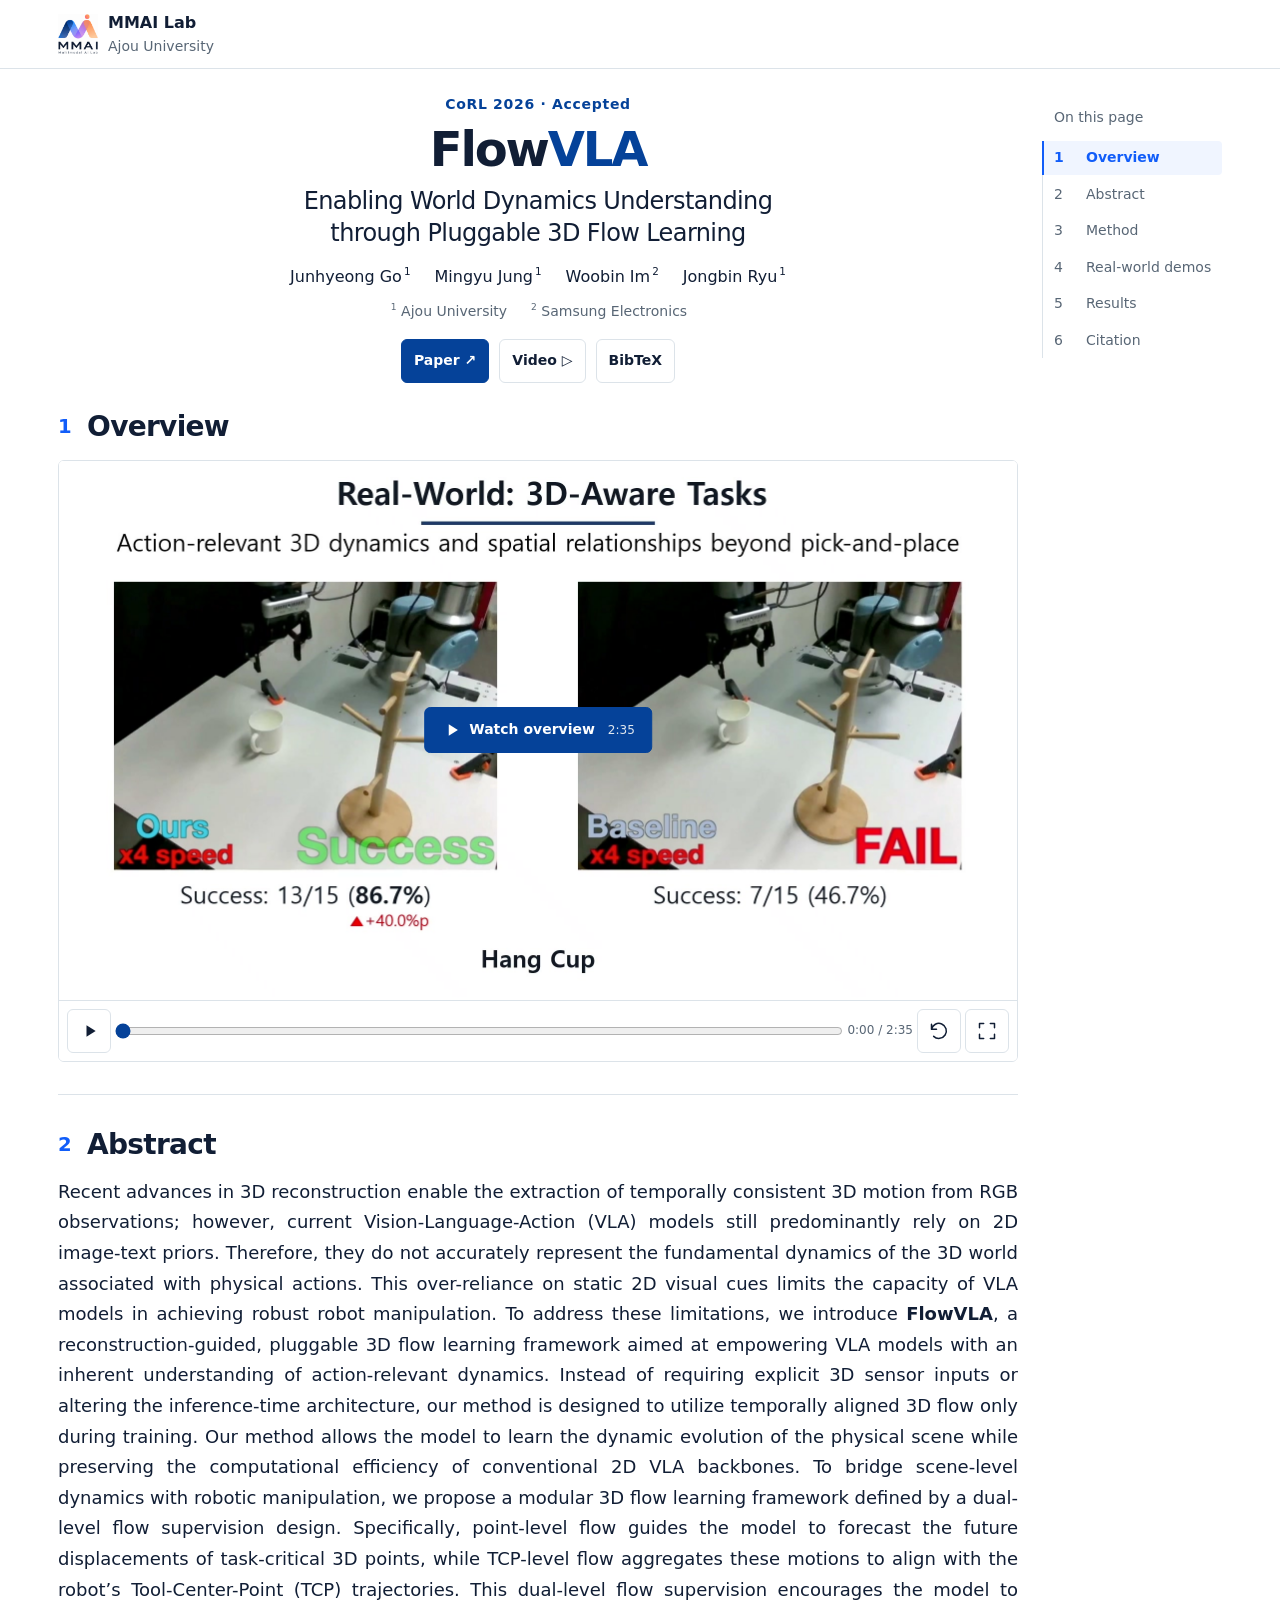
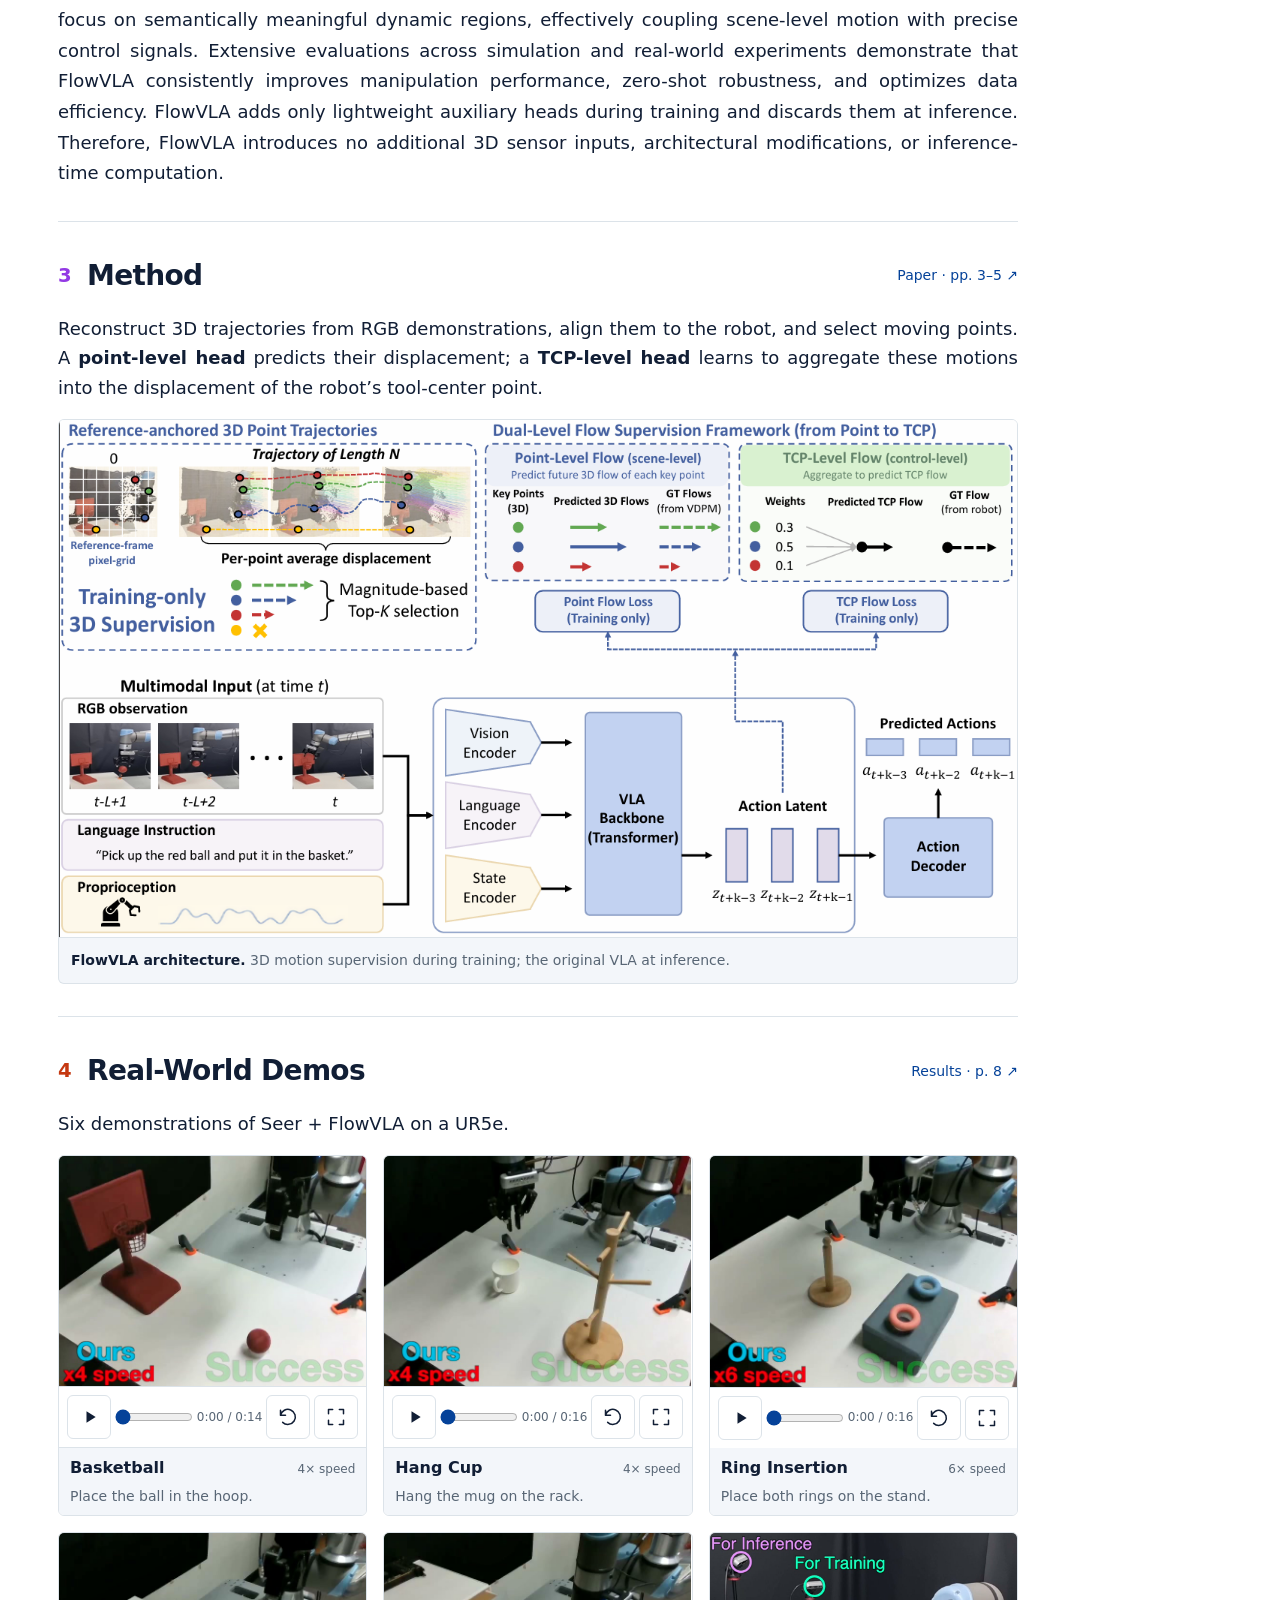
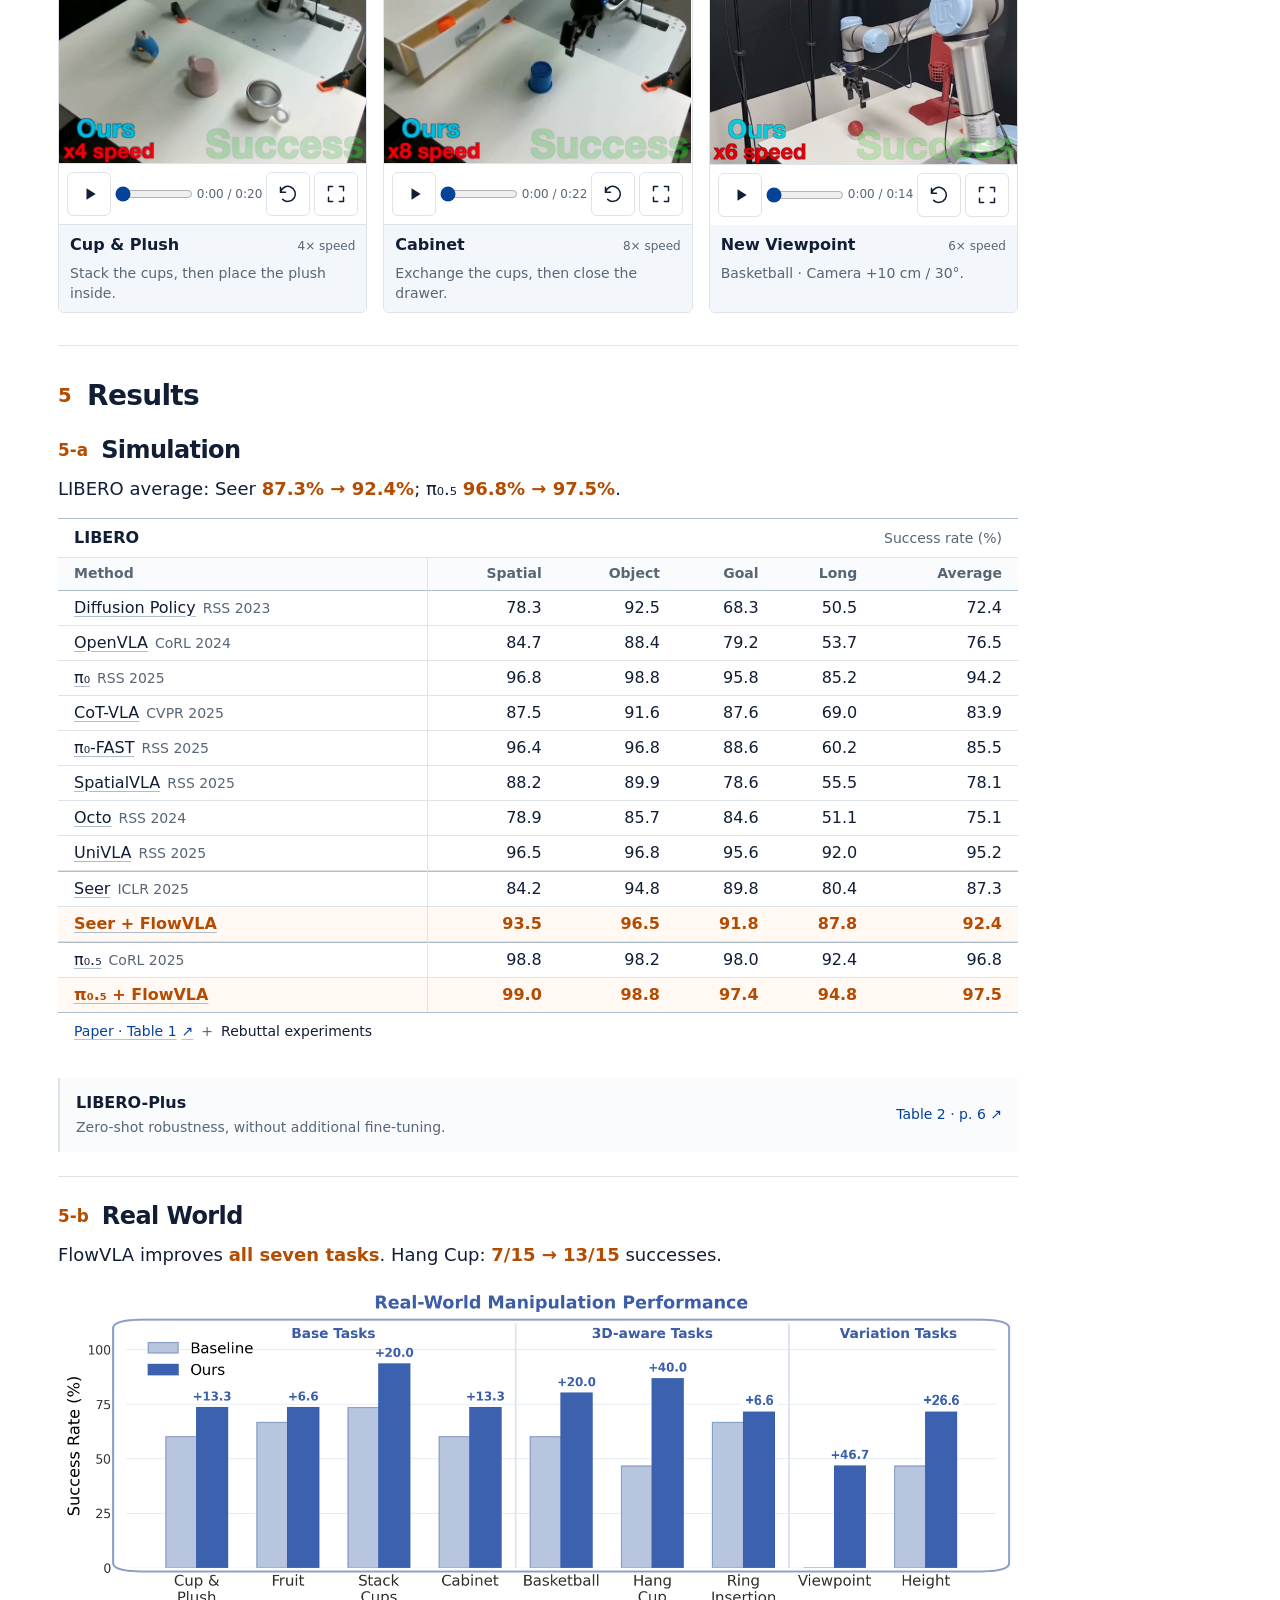
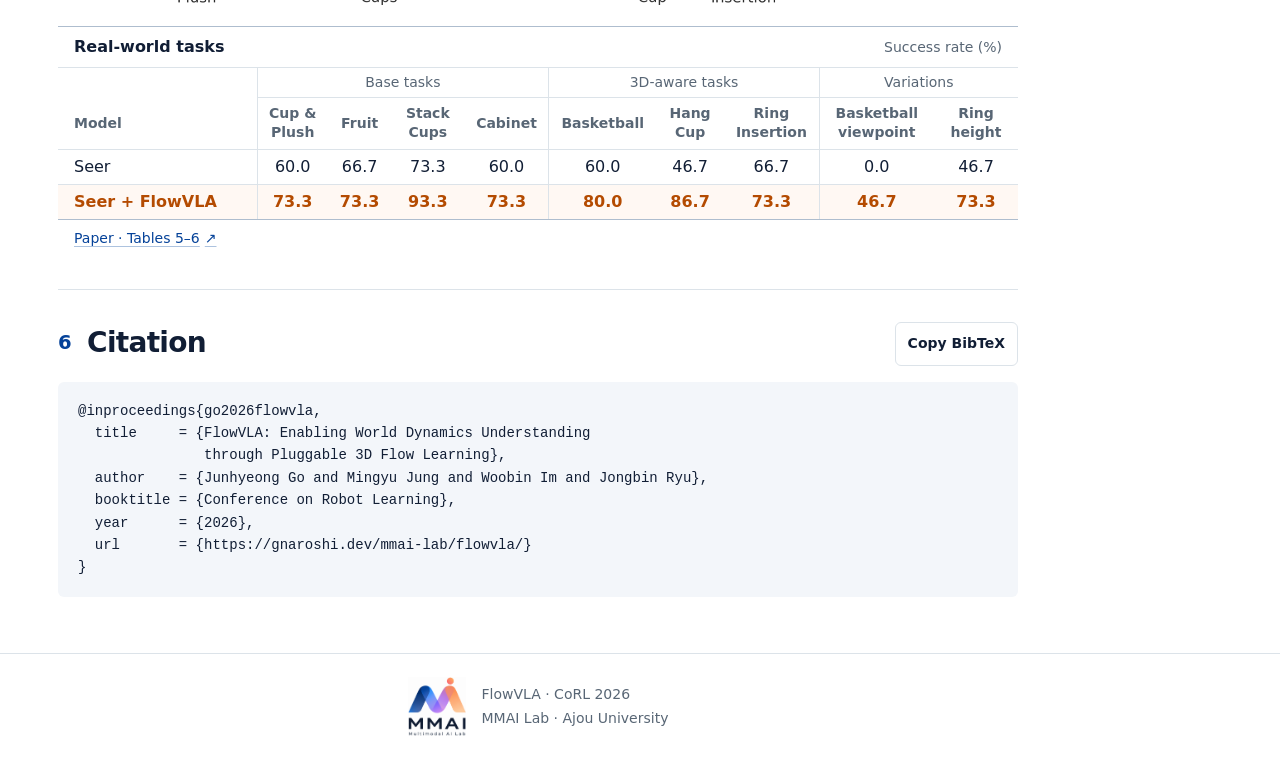
==== commit 19b7c471: "Restore static Method and simplify results and playback controls" ====
--- a/flowvla/index.html
+++ b/flowvla/index.html
@@ -1,5 +1,5 @@
 <!doctype html>
-<html lang="en"><head><meta charset="utf-8"><meta name="viewport" content="width=device-width,initial-scale=1"><meta name="color-scheme" content="light"><title>FlowVLA | Pluggable 3D Flow Learning · CoRL 2026</title><meta name="description" content="FlowVLA distills manipulation-relevant 3D scene motion into VLA policies using training-only point-to-TCP supervision. Accepted at CoRL 2026. MMAI Lab, Ajou University."><meta name="author" content="Junhyeong Go, Mingyu Jung, Woobin Im, Jongbin Ryu"><meta name="citation_title" content="FlowVLA: Enabling World Dynamics Understanding through Pluggable 3D Flow Learning"><meta name="citation_author" content="Junhyeong Go"><meta name="citation_author" content="Mingyu Jung"><meta name="citation_author" content="Woobin Im"><meta name="citation_author" content="Jongbin Ryu"><meta name="citation_conference_title" content="Conference on Robot Learning"><meta name="citation_publication_date" content="2026"><meta property="og:type" content="website"><meta property="og:title" content="FlowVLA · CoRL 2026"><meta property="og:description" content="Learn 3D motion during training. Keep the original VLA at inference."><link rel="icon" href="assets/images/favicon.png" type="image/png"><link rel="stylesheet" href="styles.css?v=28"><script src="script.js?v=19" defer></script><link rel="canonical" href="https://gnaroshi.dev/mmai-lab/flowvla/"><meta property="og:url" content="https://gnaroshi.dev/mmai-lab/flowvla/"><meta property="og:image" content="https://gnaroshi.dev/mmai-lab/flowvla/assets/images/overview.jpg"><meta property="og:image:alt" content="FlowVLA: Pluggable 3D Flow Learning"><meta name="twitter:card" content="summary_large_image"><meta name="citation_pdf_url" content="https://gnaroshi.dev/mmai-lab/flowvla/assets/papers/flowvla-submission.pdf"><script defer src="method-animation.js?v=4"></script><link rel="stylesheet" href="summary.css?v=11"><script src="legacy-links.js?v=2"></script></head>
+<html lang="en"><head><meta charset="utf-8"><meta name="viewport" content="width=device-width,initial-scale=1"><meta name="color-scheme" content="light"><title>FlowVLA | Pluggable 3D Flow Learning · CoRL 2026</title><meta name="description" content="FlowVLA distills manipulation-relevant 3D scene motion into VLA policies using training-only point-to-TCP supervision. Accepted at CoRL 2026. MMAI Lab, Ajou University."><meta name="author" content="Junhyeong Go, Mingyu Jung, Woobin Im, Jongbin Ryu"><meta name="citation_title" content="FlowVLA: Enabling World Dynamics Understanding through Pluggable 3D Flow Learning"><meta name="citation_author" content="Junhyeong Go"><meta name="citation_author" content="Mingyu Jung"><meta name="citation_author" content="Woobin Im"><meta name="citation_author" content="Jongbin Ryu"><meta name="citation_conference_title" content="Conference on Robot Learning"><meta name="citation_publication_date" content="2026"><meta property="og:type" content="website"><meta property="og:title" content="FlowVLA · CoRL 2026"><meta property="og:description" content="Learn 3D motion during training. Keep the original VLA at inference."><link rel="icon" href="assets/images/favicon.png" type="image/png"><link rel="stylesheet" href="styles.css?v=30"><script src="script.js?v=20" defer></script><link rel="canonical" href="https://gnaroshi.dev/mmai-lab/flowvla/"><meta property="og:url" content="https://gnaroshi.dev/mmai-lab/flowvla/"><meta property="og:image" content="https://gnaroshi.dev/mmai-lab/flowvla/assets/images/overview.jpg"><meta property="og:image:alt" content="FlowVLA: Pluggable 3D Flow Learning"><meta name="twitter:card" content="summary_large_image"><meta name="citation_pdf_url" content="https://gnaroshi.dev/mmai-lab/flowvla/assets/papers/flowvla-submission.pdf"><link rel="stylesheet" href="summary.css?v=11"><script src="legacy-links.js?v=2"></script></head>
 <body class="summary-page full-page">
 <a class="skip" href="#main">Skip to content</a>
 <header class="site-header summary-header"><div class="wrap header-inner"><a class="brand" href="https://mmai-laboratory.github.io/" aria-label="MMAI Lab homepage"><img src="assets/images/mmai-logo.png" width="58" height="58" alt="MMAI Lab"><span>MMAI Lab<small>Ajou University</small></span></a></div>
@@ -25,47 +25,8 @@
 </section>
 <section id="method" data-outline-target class="section wrap" tabindex="-1" aria-labelledby="method-title">
   <div class="section-heading"><h2 id="method-title"><span class="heading-number">3</span> <span class="heading-label">Method</span></h2><a class="section-paper" href="assets/papers/flowvla-submission.pdf#page=3" target="_blank" rel="noopener" aria-label="Method in the paper, pages 3–5 (opens in a new tab)">Paper · pp. 3–5 ↗</a></div>
-  <p>FlowVLA connects reconstructed scene motion to robot motion during training. Explore the three stages below.</p>
-  <figure class="research-figure responsive-figure rf-method method-animation" data-method-animation>
-      <div class="rf-method-frame">
-        <p class="rf-scroll-cue"><span>Scroll to explore ↔</span><a href="assets/images/method.png" data-figure-title="FlowVLA architecture" data-figure-caption="Training-only 3D motion supervision; the original VLA at inference." aria-label="View complete architecture">View full figure</a></p>
-        <div class="rf-method-scroll" tabindex="0" role="region" aria-label="FlowVLA architecture; scroll horizontally on narrow screens">
-          <div id="method-walkthrough-canvas" class="method-canvas">
-            <a class="figure-image rf-method-image" href="assets/images/method.png" data-figure-title="FlowVLA architecture" data-figure-caption="Training-only 3D motion supervision; the original VLA at inference." aria-label="Enlarge FlowVLA architecture"><img src="assets/images/method.png" width="1276" height="689" loading="lazy" alt="FlowVLA architecture. RGB images, language, and robot state feed the original VLA and action decoder. During training, its action representation also predicts scene-point displacement and TCP displacement, supervised by reconstructed trajectories and recorded robot motion."></a>
-            <svg class="method-overlay method-glow" viewBox="0 0.875 958 517.289969" preserveAspectRatio="none" aria-hidden="true" focusable="false"></svg>
-            <svg class="method-overlay method-top" viewBox="0 0.875 958 517.289969" preserveAspectRatio="none" aria-hidden="true" focusable="false"></svg>
-          </div>
-        </div>
-      </div>
-      <figcaption class="method-guide">
-        <div class="method-animation-toolbar" hidden>
-          <span class="method-animation-status" aria-live="off">Step 1 of 3</span>
-          <div class="method-animation-actions">
-            <button class="media-action media-action--icon method-toggle" type="button" aria-label="Play method animation" title="Play method animation"><svg class="control-icon" viewBox="0 0 24 24" width="20" height="20" fill="none" stroke="currentColor" stroke-width="1.8" stroke-linecap="round" stroke-linejoin="round" aria-hidden="true" focusable="false"><path class="method-toggle-path" d="M7 4v16l13-8z" fill="currentColor" stroke="none"/></svg><span class="media-action-label sr-only method-toggle-label">Play</span></button>
-            <button class="media-action media-action--icon method-replay" type="button" aria-label="Restart method animation" title="Restart animation"><svg class="control-icon" viewBox="0 0 24 24" width="20" height="20" fill="none" stroke="currentColor" stroke-width="1.8" stroke-linecap="round" stroke-linejoin="round" aria-hidden="true" focusable="false"><path d="M3 10a9 9 0 1 1 2.6 8.4M3 4v6h6"/></svg><span class="media-action-label sr-only">Restart</span></button>
-          </div>
-        </div>
-        <ol class="method-stages" aria-label="Three stages of FlowVLA"><li class="method-stage">
-          <button class="method-stage-button" type="button" disabled aria-pressed="true" aria-controls="method-walkthrough-canvas" aria-current="step">
-            <span class="method-stage-meta"><span class="method-stage-number" aria-hidden="true">1</span><span class="method-stage-state">Current step</span></span>
-            <span class="method-stage-title"><strong>Recover 3D motion</strong></span>
-            <span class="method-stage-description">Reconstruct scene-point trajectories from RGB demonstrations, align them to the robot, and select the points with the largest motion.</span>
-          </button>
-        </li><li class="method-stage">
-          <button class="method-stage-button" type="button" disabled aria-pressed="false" aria-controls="method-walkthrough-canvas">
-            <span class="method-stage-meta"><span class="method-stage-number" aria-hidden="true">2</span><span class="method-stage-state"></span></span>
-            <span class="method-stage-title"><strong>Connect motion to control</strong></span>
-            <span class="method-stage-description">Predict point displacements and learn to aggregate them into the robot’s Tool-Center-Point (TCP) displacement. Both losses train the action representation.</span>
-          </button>
-        </li><li class="method-stage">
-          <button class="method-stage-button" type="button" disabled aria-pressed="false" aria-controls="method-walkthrough-canvas">
-            <span class="method-stage-meta"><span class="method-stage-number" aria-hidden="true">3</span><span class="method-stage-state"></span></span>
-            <span class="method-stage-title"><strong>Keep inference unchanged</strong></span>
-            <span class="method-stage-description">Remove the auxiliary heads and reconstructed 3D inputs after training. The policy keeps its original observations and action decoder.</span>
-          </button>
-        </li></ol>
-      </figcaption>
-    </figure>
+  <p>Reconstruct 3D trajectories from RGB demonstrations, align them to the robot, and select moving points. A <strong>point-level head</strong> predicts their displacement; a <strong>TCP-level head</strong> learns to aggregate these motions into the displacement of the robot’s tool-center point.</p>
+  <figure class="research-figure responsive-figure rf-method"><div class="rf-method-frame"><p class="rf-scroll-cue"><span>Scroll to explore ↔</span><a href="assets/images/method.png" data-figure-title="FlowVLA architecture" data-figure-caption="3D motion supervision during training; the original VLA at inference." aria-label="View complete architecture">View full figure</a></p><div class="rf-method-scroll" tabindex="0" role="region" aria-label="FlowVLA architecture; scroll horizontally on narrow screens"><a class="figure-image rf-method-image" href="assets/images/method.png" data-figure-title="FlowVLA architecture" data-figure-caption="3D motion supervision during training; the original VLA at inference." aria-label="Enlarge FlowVLA architecture"><img src="assets/images/method.png" width="1276" height="689" loading="lazy" alt="FlowVLA reconstructs scene motion and supervises point-level flow and tool-center-point flow during training."></a></div></div><figcaption><span class="figure-caption-title">FlowVLA architecture.</span> 3D motion supervision during training; the original VLA at inference.</figcaption></figure>
 </section>
 <section id="real-world" data-outline-target class="section wrap" tabindex="-1" aria-labelledby="real-title">
   <div class="section-heading"><h2 id="real-title"><span class="heading-number">4</span> <span class="heading-label">Real-World Demos</span></h2><a class="section-paper" href="assets/papers/flowvla-submission.pdf#page=8" target="_blank" rel="noopener" aria-label="Task and variation results in the paper, Tables 5–6, page 8 (opens in a new tab)">Results · p. 8 ↗</a></div>
@@ -112,33 +73,23 @@
   <h2 id="results-title"><span class="heading-number">5</span> <span class="heading-label">Results</span></h2>
   <div id="libero-results" data-outline-target class="summary-result" tabindex="-1">
     <h3><span class="heading-number">5-a</span> <span class="heading-label">Simulation</span></h3>
-    <p>FlowVLA improves average success on LIBERO for both Seer and π₀.₅.</p>
-    <figure id="libero" class="table-block"><figcaption class="table-caption" id="libero-caption"><span class="table-title">LIBERO</span> <span class="table-metric">Success rate (%)</span></figcaption><div class="table-scroll" tabindex="0" role="region" aria-label="LIBERO results"><table aria-labelledby="libero-caption" class="benchmark-table"><thead><tr><th scope="col">Method</th><th scope="col">Spatial</th><th scope="col">Object</th><th scope="col">Goal</th><th scope="col">Long</th><th scope="col">Average</th></tr></thead><tbody><tr><th scope="row"><a class="paper-reference" href="https://roboticsproceedings.org/rss19/p026.html" title="Diffusion Policy: Visuomotor Policy Learning via Action Diffusion" target="_blank" rel="noopener noreferrer">Diffusion Policy</a><span class="method-venue">RSS 2023</span></th><td>78.3</td><td>92.5</td><td>68.3</td><td>50.5</td><td>72.4</td></tr><tr><th scope="row"><a class="paper-reference" href="https://proceedings.mlr.press/v270/kim25c.html" title="OpenVLA: An Open-Source Vision-Language-Action Model" target="_blank" rel="noopener noreferrer">OpenVLA</a><span class="method-venue">CoRL 2024</span></th><td>84.7</td><td>88.4</td><td>79.2</td><td>53.7</td><td>76.5</td></tr><tr><th scope="row"><a class="paper-reference" href="https://www.roboticsproceedings.org/rss21/p010.html" title="π₀: A Vision-Language-Action Flow Model for General Robot Control" target="_blank" rel="noopener noreferrer">π₀</a><span class="method-venue">RSS 2025</span></th><td>96.8</td><td>98.8</td><td>95.8</td><td>85.2</td><td>94.2</td></tr><tr><th scope="row"><a class="paper-reference" href="https://openaccess.thecvf.com/content/CVPR2025/papers/Zhao_CoT-VLA_Visual_Chain-of-Thought_Reasoning_for_Vision-Language-Action_Models_CVPR_2025_paper.pdf" title="CoT-VLA: Visual Chain-of-Thought Reasoning for Vision-Language-Action Models" target="_blank" rel="noopener noreferrer">CoT-VLA</a><span class="method-venue">CVPR 2025</span></th><td>87.5</td><td>91.6</td><td>87.6</td><td>69.0</td><td>83.9</td></tr><tr><th scope="row"><a class="paper-reference" href="https://www.roboticsproceedings.org/rss21/p012.html" title="FAST: Efficient Action Tokenization for Vision-Language-Action Models" target="_blank" rel="noopener noreferrer">π₀-FAST</a><span class="method-venue">RSS 2025</span></th><td>96.4</td><td>96.8</td><td>88.6</td><td>60.2</td><td>85.5</td></tr><tr><th scope="row"><a class="paper-reference" href="https://www.roboticsproceedings.org/rss21/p011.html" title="SpatialVLA: Exploring Spatial Representations for Visual-Language-Action Models" target="_blank" rel="noopener noreferrer">SpatialVLA</a><span class="method-venue">RSS 2025</span></th><td>88.2</td><td>89.9</td><td>78.6</td><td>55.5</td><td>78.1</td></tr><tr><th scope="row"><a class="paper-reference" href="https://www.roboticsproceedings.org/rss20/p090.html" title="Octo: An Open-Source Generalist Robot Policy" target="_blank" rel="noopener noreferrer">Octo</a><span class="method-venue">RSS 2024</span></th><td>78.9</td><td>85.7</td><td>84.6</td><td>51.1</td><td>75.1</td></tr><tr><th scope="row"><a class="paper-reference" href="https://www.roboticsproceedings.org/rss21/p014.html" title="Learning to Act Anywhere with Task-centric Latent Actions" target="_blank" rel="noopener noreferrer">UniVLA</a><span class="method-venue">RSS 2025</span></th><td>96.5</td><td>96.8</td><td>95.6</td><td>92.0</td><td>95.2</td></tr><tr><th scope="row"><a class="paper-reference" href="https://proceedings.iclr.cc/paper_files/paper/2025/hash/e5b5c402bb7bd5e60bede6961d6fe39e-Abstract-Conference.html" title="Predictive Inverse Dynamics Models are Scalable Learners for Robotic Manipulation" target="_blank" rel="noopener noreferrer">Seer</a><span class="method-venue">ICLR 2025</span></th><td>84.2</td><td>94.8</td><td>89.8</td><td>80.4</td><td>87.3</td></tr><tr class="ours"><th scope="row"><a class="paper-reference" href="assets/papers/flowvla-submission.pdf#page=6" target="_blank" rel="noopener">Seer + FlowVLA</a></th><td>93.5</td><td>96.5</td><td>91.8</td><td>87.8</td><td>92.4</td></tr><tr><th scope="row"><a class="paper-reference" href="https://proceedings.mlr.press/v305/black25a.html" title="π₀.₅: a Vision-Language-Action Model with Open-World Generalization" target="_blank" rel="noopener noreferrer">π₀.₅</a><span class="method-venue">CoRL 2025</span></th><td>98.8</td><td>98.2</td><td>98.0</td><td>92.4</td><td>96.8</td></tr><tr class="ours"><th scope="row"><a class="paper-reference" href="assets/papers/flowvla-submission.pdf#page=6" target="_blank" rel="noopener">π₀.₅ + FlowVLA</a></th><td>99.0</td><td>98.8</td><td>97.4</td><td>94.8</td><td>97.5</td></tr></tbody></table></div><div class="table-footer"><dl class="evidence-details"><div><dt>Source</dt><dd>Adapted from <a class="table-source-link" href="assets/papers/flowvla-submission.pdf#page=6" target="_blank" rel="noopener" aria-label="Paper Table 1, page 6 (opens in a new tab)">Paper · Table 1<span aria-hidden="true">↗</span></a><span class="source-join">+</span><span class="table-source-label">Rebuttal experiments</span><span class="source-detail">Both Seer rows use rebuttal results.</span></dd></div><div><dt>Evaluation</dt><dd>Seer on LIBERO-Long: mean of the top 3 checkpoints, 20 rollouts per task.</dd></div></dl></div></figure>
+    <p>LIBERO average: Seer <strong class="result-highlight">87.3% → 92.4%</strong>; π₀.₅ <strong class="result-highlight">96.8% → 97.5%</strong>.</p>
+    <figure id="libero" class="table-block"><figcaption class="table-caption" id="libero-caption"><span class="table-title">LIBERO</span> <span class="table-metric">Success rate (%)</span></figcaption><div class="table-scroll" tabindex="0" role="region" aria-label="LIBERO results"><table aria-labelledby="libero-caption" class="benchmark-table"><thead><tr><th scope="col">Method</th><th scope="col">Spatial</th><th scope="col">Object</th><th scope="col">Goal</th><th scope="col">Long</th><th scope="col">Average</th></tr></thead><tbody><tr><th scope="row"><a class="paper-reference" href="https://roboticsproceedings.org/rss19/p026.html" title="Diffusion Policy: Visuomotor Policy Learning via Action Diffusion" target="_blank" rel="noopener noreferrer">Diffusion Policy</a><span class="method-venue">RSS 2023</span></th><td>78.3</td><td>92.5</td><td>68.3</td><td>50.5</td><td>72.4</td></tr><tr><th scope="row"><a class="paper-reference" href="https://proceedings.mlr.press/v270/kim25c.html" title="OpenVLA: An Open-Source Vision-Language-Action Model" target="_blank" rel="noopener noreferrer">OpenVLA</a><span class="method-venue">CoRL 2024</span></th><td>84.7</td><td>88.4</td><td>79.2</td><td>53.7</td><td>76.5</td></tr><tr><th scope="row"><a class="paper-reference" href="https://www.roboticsproceedings.org/rss21/p010.html" title="π₀: A Vision-Language-Action Flow Model for General Robot Control" target="_blank" rel="noopener noreferrer">π₀</a><span class="method-venue">RSS 2025</span></th><td>96.8</td><td>98.8</td><td>95.8</td><td>85.2</td><td>94.2</td></tr><tr><th scope="row"><a class="paper-reference" href="https://openaccess.thecvf.com/content/CVPR2025/papers/Zhao_CoT-VLA_Visual_Chain-of-Thought_Reasoning_for_Vision-Language-Action_Models_CVPR_2025_paper.pdf" title="CoT-VLA: Visual Chain-of-Thought Reasoning for Vision-Language-Action Models" target="_blank" rel="noopener noreferrer">CoT-VLA</a><span class="method-venue">CVPR 2025</span></th><td>87.5</td><td>91.6</td><td>87.6</td><td>69.0</td><td>83.9</td></tr><tr><th scope="row"><a class="paper-reference" href="https://www.roboticsproceedings.org/rss21/p012.html" title="FAST: Efficient Action Tokenization for Vision-Language-Action Models" target="_blank" rel="noopener noreferrer">π₀-FAST</a><span class="method-venue">RSS 2025</span></th><td>96.4</td><td>96.8</td><td>88.6</td><td>60.2</td><td>85.5</td></tr><tr><th scope="row"><a class="paper-reference" href="https://www.roboticsproceedings.org/rss21/p011.html" title="SpatialVLA: Exploring Spatial Representations for Visual-Language-Action Models" target="_blank" rel="noopener noreferrer">SpatialVLA</a><span class="method-venue">RSS 2025</span></th><td>88.2</td><td>89.9</td><td>78.6</td><td>55.5</td><td>78.1</td></tr><tr><th scope="row"><a class="paper-reference" href="https://www.roboticsproceedings.org/rss20/p090.html" title="Octo: An Open-Source Generalist Robot Policy" target="_blank" rel="noopener noreferrer">Octo</a><span class="method-venue">RSS 2024</span></th><td>78.9</td><td>85.7</td><td>84.6</td><td>51.1</td><td>75.1</td></tr><tr><th scope="row"><a class="paper-reference" href="https://www.roboticsproceedings.org/rss21/p014.html" title="Learning to Act Anywhere with Task-centric Latent Actions" target="_blank" rel="noopener noreferrer">UniVLA</a><span class="method-venue">RSS 2025</span></th><td>96.5</td><td>96.8</td><td>95.6</td><td>92.0</td><td>95.2</td></tr><tr><th scope="row"><a class="paper-reference" href="https://proceedings.iclr.cc/paper_files/paper/2025/hash/e5b5c402bb7bd5e60bede6961d6fe39e-Abstract-Conference.html" title="Predictive Inverse Dynamics Models are Scalable Learners for Robotic Manipulation" target="_blank" rel="noopener noreferrer">Seer</a><span class="method-venue">ICLR 2025</span></th><td>84.2</td><td>94.8</td><td>89.8</td><td>80.4</td><td>87.3</td></tr><tr class="ours"><th scope="row"><a class="paper-reference" href="assets/papers/flowvla-submission.pdf#page=6" target="_blank" rel="noopener">Seer + FlowVLA</a></th><td>93.5</td><td>96.5</td><td>91.8</td><td>87.8</td><td>92.4</td></tr><tr><th scope="row"><a class="paper-reference" href="https://proceedings.mlr.press/v305/black25a.html" title="π₀.₅: a Vision-Language-Action Model with Open-World Generalization" target="_blank" rel="noopener noreferrer">π₀.₅</a><span class="method-venue">CoRL 2025</span></th><td>98.8</td><td>98.2</td><td>98.0</td><td>92.4</td><td>96.8</td></tr><tr class="ours"><th scope="row"><a class="paper-reference" href="assets/papers/flowvla-submission.pdf#page=6" target="_blank" rel="noopener">π₀.₅ + FlowVLA</a></th><td>99.0</td><td>98.8</td><td>97.4</td><td>94.8</td><td>97.5</td></tr></tbody></table></div><div class="table-footer"><p class="table-provenance"><a class="table-source-link" href="assets/papers/flowvla-submission.pdf#page=6" target="_blank" rel="noopener" aria-label="Paper Table 1, page 6 (opens in a new tab)">Paper · Table 1<span aria-hidden="true">↗</span></a><span class="source-join">+</span><span class="table-source-label">Rebuttal experiments</span></p></div></figure>
     <aside class="related-result" aria-label="LIBERO-Plus results"><div><h4>LIBERO-Plus</h4><p>Zero-shot robustness, without additional fine-tuning.</p></div><a href="assets/papers/flowvla-submission.pdf#page=6" target="_blank" rel="noopener" aria-label="LIBERO-Plus comparison in the paper, Table 2, page 6 (opens in a new tab)">Table 2 · p. 6 ↗</a></aside>
   </div>
   <div id="real-world-results" data-outline-target class="summary-result" tabindex="-1">
     <h3><span class="heading-number">5-b</span> <span class="heading-label">Real World</span></h3>
-    <p>Seer with and without FlowVLA, across seven tasks and two test-time variations.</p>
-    <figure id="real-world-performance" class="performance-results" aria-labelledby="real-world-performance-caption">
+    <p>FlowVLA improves <strong class="result-highlight">all seven tasks</strong>. Hang Cup: <strong class="result-highlight">7/15 → 13/15</strong> successes.</p>
+    <figure id="real-world-performance" class="performance-results" aria-labelledby="seven-real-world-tasks-caption">
       <a class="figure-image performance-chart" href="assets/images/real-world-performance.png" data-figure-title="Real-world manipulation performance" data-figure-caption="Seer (Baseline) versus Seer + FlowVLA (Ours). Seven tasks and two test-time variations; success rates are listed in the table." aria-label="Enlarge real-world performance chart"><img src="assets/images/real-world-performance.png" width="1839" height="628" alt="Success rates for Seer and Seer + FlowVLA across four base tasks, three 3D-aware tasks, and two variation conditions. FlowVLA improves success in each condition; exact rates follow in the table." loading="lazy"></a>
-      <div class="performance-table-heading"><span id="seven-real-world-tasks-caption">Success rate (%)</span><span class="scroll-hint">Scroll for all tasks <span aria-hidden="true">↔</span></span></div>
+      <div class="performance-table-heading"><span id="seven-real-world-tasks-caption" class="table-title">Real-world tasks</span><span class="table-metric">Success rate (%)</span></div><p class="scroll-hint performance-scroll-hint">Scroll for all tasks <span aria-hidden="true">↔</span></p>
       <div class="table-scroll performance-scroll" tabindex="0" role="region" aria-label="Real-world task comparison; scroll horizontally to view all tasks">
       <table class="task-matrix"><caption class="sr-only">Seer and Seer + FlowVLA success rates across seven tasks and two variations</caption>
         <colgroup><col class="model-column"></colgroup><colgroup><col class="task-cup"><col class="task-fruit"><col class="task-stack"><col class="task-cabinet"></colgroup><colgroup><col class="task-basketball"><col class="task-hang"><col class="task-ring"></colgroup><colgroup><col class="task-viewpoint"><col class="task-height"></colgroup>
-        <thead><tr class="task-groups"><td class="model-corner"></td><th scope="colgroup" colspan="4">Base tasks</th><th scope="colgroup" colspan="3" class="task-group-start">3D-aware tasks</th><th scope="colgroup" colspan="2" class="task-group-start">Variations</th></tr><tr><th scope="col" class="model-heading">Model</th><th scope="col" id="real-task-0" class="">Cup &amp;<br>Plush</th><th scope="col" id="real-task-1" class="">Fruit</th><th scope="col" id="real-task-2" class="">Stack<br>Cups</th><th scope="col" id="real-task-3" class="">Cabinet</th><th scope="col" id="real-task-4" class="task-group-start">Basketball</th><th scope="col" id="real-task-5" class="">Hang<br>Cup</th><th scope="col" id="real-task-6" class="">Ring<br>Insertion</th><th scope="col" id="real-task-7" class="task-group-start" aria-describedby="viewpoint-condition">Viewpoint<sup>1</sup></th><th scope="col" id="real-task-8" class="" aria-describedby="height-condition">Height<sup>2</sup></th></tr></thead><tbody><tr class=""><th scope="row" id="real-model-2">Seer</th><td headers="real-model-2 real-task-0" class="">60.0</td><td headers="real-model-2 real-task-1" class="">66.7</td><td headers="real-model-2 real-task-2" class="">73.3</td><td headers="real-model-2 real-task-3" class="">60.0</td><td headers="real-model-2 real-task-4" class="task-group-start">60.0</td><td headers="real-model-2 real-task-5" class="">46.7</td><td headers="real-model-2 real-task-6" class="">66.7</td><td headers="real-model-2 real-task-7" class="task-group-start">0.0</td><td headers="real-model-2 real-task-8" class="">46.7</td></tr><tr class="ours"><th scope="row" id="real-model-4">Seer + FlowVLA</th><td headers="real-model-4 real-task-0" class="">73.3</td><td headers="real-model-4 real-task-1" class="">73.3</td><td headers="real-model-4 real-task-2" class="">93.3</td><td headers="real-model-4 real-task-3" class="">73.3</td><td headers="real-model-4 real-task-4" class="task-group-start">80.0</td><td headers="real-model-4 real-task-5" class="">86.7</td><td headers="real-model-4 real-task-6" class="">73.3</td><td headers="real-model-4 real-task-7" class="task-group-start">46.7</td><td headers="real-model-4 real-task-8" class="">73.3</td></tr></tbody>
+        <thead><tr class="task-groups"><td class="model-corner"></td><th scope="colgroup" colspan="4">Base tasks</th><th scope="colgroup" colspan="3" class="task-group-start">3D-aware tasks</th><th scope="colgroup" colspan="2" class="task-group-start">Variations</th></tr><tr><th scope="col" class="model-heading">Model</th><th scope="col" id="real-task-0" class="">Cup &amp;<br>Plush</th><th scope="col" id="real-task-1" class="">Fruit</th><th scope="col" id="real-task-2" class="">Stack<br>Cups</th><th scope="col" id="real-task-3" class="">Cabinet</th><th scope="col" id="real-task-4" class="task-group-start">Basketball</th><th scope="col" id="real-task-5" class="">Hang<br>Cup</th><th scope="col" id="real-task-6" class="">Ring<br>Insertion</th><th scope="col" id="real-task-7" class="task-group-start"><span id="viewpoint-condition">Basketball<br>viewpoint</span></th><th scope="col" id="real-task-8" class=""><span id="height-condition">Ring<br>height</span></th></tr></thead><tbody><tr class=""><th scope="row" id="real-model-2">Seer</th><td headers="real-model-2 real-task-0" class="">60.0</td><td headers="real-model-2 real-task-1" class="">66.7</td><td headers="real-model-2 real-task-2" class="">73.3</td><td headers="real-model-2 real-task-3" class="">60.0</td><td headers="real-model-2 real-task-4" class="task-group-start">60.0</td><td headers="real-model-2 real-task-5" class="">46.7</td><td headers="real-model-2 real-task-6" class="">66.7</td><td headers="real-model-2 real-task-7" class="task-group-start">0.0</td><td headers="real-model-2 real-task-8" class="">46.7</td></tr><tr class="ours"><th scope="row" id="real-model-4">Seer + FlowVLA</th><td headers="real-model-4 real-task-0" class="">73.3</td><td headers="real-model-4 real-task-1" class="">73.3</td><td headers="real-model-4 real-task-2" class="">93.3</td><td headers="real-model-4 real-task-3" class="">73.3</td><td headers="real-model-4 real-task-4" class="task-group-start">80.0</td><td headers="real-model-4 real-task-5" class="">86.7</td><td headers="real-model-4 real-task-6" class="">73.3</td><td headers="real-model-4 real-task-7" class="task-group-start">46.7</td><td headers="real-model-4 real-task-8" class="">73.3</td></tr></tbody>
       </table></div>
       <figcaption id="real-world-performance-caption" class="table-footer">
-        <dl class="evidence-details">
-          <div><dt>Source</dt><dd>Adapted from <a class="table-source-link" href="assets/papers/flowvla-submission.pdf#page=8" target="_blank" rel="noopener" aria-label="Paper Tables 5–6, page 8 (opens in a new tab)">Paper · Tables 5–6 <span aria-hidden="true">↗</span></a></dd></div>
-          <div><dt>Evaluation</dt><dd>40 demonstrations per task; 15 trials per policy and condition.</dd></div>
-        </dl>
-        <div class="variation-conditions">
-          <div class="condition-heading"><strong>Test-time variations</strong><span>No additional fine-tuning</span></div>
-          <ol class="condition-notes">
-            <li id="viewpoint-condition"><span class="condition-number">1</span><div><strong>Viewpoint · Basketball</strong><span class="condition-description">Camera raised 10 cm and shifted by 30°.</span></div></li>
-            <li id="height-condition"><span class="condition-number">2</span><div><strong>Height · Ring Insertion</strong><span class="condition-description">The 20 mm ring support is removed.</span></div></li>
-          </ol>
-        </div>
+        <p class="table-provenance"><a class="table-source-link" href="assets/papers/flowvla-submission.pdf#page=8" target="_blank" rel="noopener" aria-label="Paper Tables 5–6, page 8 (opens in a new tab)">Paper · Tables 5–6 <span aria-hidden="true">↗</span></a></p>
       </figcaption>
     </figure>
   </div>
--- a/flowvla/styles.css
+++ b/flowvla/styles.css
@@ -1,7 +1,18 @@
 /* Shared foundation for both routes. Brand colors sampled from the original MMAI logo. */
 :root{
   --brand-blue:#054299;
+  --brand-sky:#6999fb;
+  --brand-violet:#bc84ee;
+  --brand-coral:#f2886b;
+  --brand-orange:#feb785;
   --brand-navy:#111e35;
+  /* Same-hue text tones keep the lighter logo gradients readable on white. */
+  --sky-ink:#115df9;--sky-soft:#f0f5ff;
+  --violet-ink:#9339e4;--violet-soft:#f8f3fd;
+  --coral-ink:#c53811;--coral-soft:#fef3f0;
+  --result-ink:#b44b01;--result-soft:#fff8f3;
+  --section-accent:var(--brand-blue);
+  --section-soft:var(--accent-soft);
   --accent:var(--brand-blue);
   --accent-hover:#04357a;
   --accent-soft:#ebf0f7;
@@ -308,7 +319,7 @@
 .full-page .task-matrix sup{color:var(--muted);font-weight:var(--weight-regular)}
 
 @container(min-width:45.75rem){.full-page .performance-results .scroll-hint{display:none}}
-@container(max-width:45.749rem){.full-page .performance-results .scroll-hint{display:inline}}
+@container(max-width:45.749rem){.full-page .performance-results .scroll-hint{display:block}}
 
 
 .full-page .hero h1{font-size:var(--text-display)}
@@ -329,112 +340,66 @@
 .full-page .analysis-grid{grid-template-columns:repeat(auto-fit,minmax(min(100%,24rem),1fr))}
 .full-page .analysis-grid>div{width:100%;max-width:30rem;justify-self:center}
 
-/* Source, evaluation protocol, and numbered conditions have distinct roles. */
-.evidence-details{margin:0;display:grid;gap:6px;font-size:var(--text-meta);line-height:1.5}
-.evidence-details>div{display:grid;grid-template-columns:5.5rem minmax(0,1fr);gap:12px}
-.evidence-details dt{margin:0;font-weight:var(--weight-semibold);color:var(--ink)}
-.evidence-details dd{margin:0;min-width:0;color:var(--muted)}
-.evidence-details .source-join{margin-inline:6px}
-.evidence-details .source-detail{display:block;margin-top:3px}
-.evidence-details .table-source-link{display:inline;text-decoration-thickness:1px}
-.evidence-details .table-source-link>span{margin-left:4px}
-.full-page .evidence-details p{margin:0;text-align:left;hyphens:none}
-.variation-conditions{margin-top:12px;padding-top:12px;border-top:1px solid var(--line)}
-.condition-heading{display:flex;align-items:baseline;flex-wrap:wrap;gap:4px 16px;font-size:var(--text-meta);line-height:1.5}
-.condition-heading strong{font-weight:var(--weight-semibold);color:var(--ink)}
-.condition-heading span{color:var(--muted)}
-.condition-notes{display:grid;grid-template-columns:1fr 1fr;gap:10px 24px;margin:10px 0 0;padding:0;list-style:none;font-size:var(--text-meta);line-height:1.5}
-.condition-notes li{display:flex;align-items:baseline;gap:8px;min-width:0}
-.condition-number{color:var(--accent);font-weight:var(--weight-semibold);flex-shrink:0}
-.condition-notes strong{color:var(--ink);font-weight:var(--weight-medium)}
-.condition-notes .condition-description{display:block;color:var(--muted);margin-top:2px}
-
+/* Maintain readable labels and internal scrolling on narrow screens. */
 @media(max-width:599px){
   .full-page .benchmark-table th:first-child{width:10.75rem;min-width:10.75rem;max-width:10.75rem}
   .full-page .method-venue{margin-top:1px}
   .full-page .table-caption{padding-inline:var(--evidence-inset)}
-  .evidence-details>div{grid-template-columns:1fr;gap:2px}
-  .evidence-details{gap:10px}
-  .condition-notes{grid-template-columns:1fr}
 }
 
 .full-page .efficiency-note{margin-top:12px;padding:0 var(--evidence-inset);text-align:left;hyphens:none}
 .full-page .efficiency-note strong{color:var(--ink)}
 
-/* One shared transport for a comparison; individual controls remain the default. */
+/* Every comparison keeps the same three transport actions below its clips. */
 .full-page .media-group{container-type:inline-size}
-.full-page .group-controls{grid-template-columns:auto minmax(80px,1fr) auto 44px auto;gap:4px 12px;padding:6px 8px;margin:10px 0 0;background:var(--soft);border:1px solid var(--line);border-radius:var(--radius)}
-.full-page .group-controls[data-mode="individual"]{display:flex;justify-content:center;padding:0;border:0;background:transparent}
-.full-page .group-controls button{min-height:44px;font-size:var(--text-ui,14px);padding:6px 10px}
-.full-page .group-controls .group-play{gap:7px;white-space:nowrap;color:var(--accent);font-weight:600}
-.full-page .group-controls[data-mode="individual"] .group-play{border:1px solid var(--line);padding-inline:14px;background:white}
-.full-page .group-controls .control-scope{font-size:inherit;line-height:1.4}
-.full-page .group-restart{width:44px;padding:6px!important}
-.full-page .group-restart .control-scope{display:none}
-.full-page .group-individual{color:var(--muted);white-space:nowrap;text-decoration:underline;text-underline-offset:3px}
-.full-page .group-time{font-size:var(--text-micro,12px)}
-.full-page .group-seek,.full-page .player-seek{min-height:44px}
-.full-page .player-controls.is-coordinated{grid-template-columns:minmax(0,1fr) auto 44px;gap:4px;background:var(--surface)}
+.full-page .group-controls{
+  display:grid;grid-template-columns:minmax(0,1fr);gap:var(--space-2);
+  padding:var(--space-2);margin:var(--space-3) 0 0;
+  background:var(--soft);border:1px solid var(--line);border-radius:var(--radius);
+}
+.full-page .group-actions{
+  display:grid;grid-template-columns:repeat(3,minmax(0,1fr));
+  width:min(100%,360px);margin-inline:auto;
+  border:1px solid var(--line);border-radius:var(--radius);background:var(--surface,white);
+}
+.full-page .group-controls .group-actions .media-action{
+  grid-column:auto;grid-row:auto;
+  min-width:0;min-height:var(--control-height);width:100%;
+  padding:var(--space-2);gap:var(--space-2);border:0;border-radius:0;
+  font-size:var(--text-control);font-weight:var(--weight-semibold);white-space:nowrap;
+  background:transparent;
+}
+.full-page .group-controls .group-actions .media-action+.media-action{border-left:1px solid var(--line)}
+.full-page .group-controls .group-actions .media-action:first-child{border-radius:var(--radius) 0 0 var(--radius);color:var(--accent)}
+.full-page .group-controls .group-actions .media-action:last-child{border-radius:0 var(--radius) var(--radius) 0}
+.full-page .group-controls .group-actions .media-action:hover{background:var(--accent-soft)}
+.full-page .group-controls .group-actions .media-action:focus-visible{position:relative;z-index:1}
+.full-page .group-controls .control-scope{display:inline;font:inherit;line-height:var(--leading-compact)}
+.full-page .group-controls .control-icon{width:var(--control-icon-size);height:var(--control-icon-size);flex:0 0 var(--control-icon-size)}
+.full-page .group-timeline{
+  display:grid;grid-template-columns:minmax(0,1fr) auto auto;
+  align-items:center;gap:var(--space-2);padding-top:var(--space-2);border-top:1px solid var(--line);
+}
+.full-page .group-controls .group-timeline>*{grid-column:auto;grid-row:auto}
+.full-page .group-controls .group-individual{
+  min-height:var(--control-height);padding:var(--space-2) var(--space-3);
+  font-size:var(--text-control);color:var(--muted);white-space:nowrap;
+}
+.full-page .group-time{font-size:var(--text-micro)}
+.full-page .group-seek,.full-page .player-seek{min-height:var(--control-height)}
+.full-page .player-controls.is-coordinated{grid-template-columns:minmax(0,1fr) auto var(--control-height);gap:var(--space-1);background:var(--surface)}
 .full-page .player-controls.is-coordinated .player-time,.full-page .player-controls.is-coordinated .player-expand{grid-column:auto;grid-row:auto}
-.full-page .player-group-context{font-size:var(--text-micro,12px);color:var(--muted);padding-inline:8px}
-.full-page .group-controls .group-status{font-size:var(--text-caption,14px);grid-column:1/-1;grid-row:auto;padding:0 6px 4px;text-align:left}
-/* The spinner communicates pending playback without adding a shifting status row. */
+.full-page .player-group-context{font-size:var(--text-micro);color:var(--muted);padding-inline:var(--space-2)}
+.full-page .group-controls .group-status{font-size:var(--text-caption);grid-column:1/-1;grid-row:auto;padding:0 var(--space-2) var(--space-1);text-align:left}
+/* Pending playback stays announced without shifting the persistent action row. */
 .full-page .group-controls .group-status[data-loading="true"]{padding:0}
 @container (max-width:599px){
-  .full-page .group-controls[data-mode="together"]{grid-template-columns:auto minmax(0,1fr) 44px auto;gap:2px 6px}
-  .full-page .group-controls[data-mode="together"] .group-seek{grid-column:1/-1;grid-row:1}
-  .full-page .group-controls[data-mode="together"] .group-play{grid-column:1;grid-row:2}
-  .full-page .group-controls[data-mode="together"] .group-time{grid-column:2;grid-row:2;text-align:center}
-  .full-page .group-controls[data-mode="together"] .group-restart{grid-column:3;grid-row:2}
-  .full-page .group-controls[data-mode="together"] .group-individual{grid-column:4;grid-row:2;font-size:var(--text-caption,14px);white-space:normal;max-width:100px}
-}
-@container (max-width:339px){
-  .full-page .group-controls[data-mode="together"]{grid-template-columns:auto minmax(0,1fr) 44px}
-  .full-page .group-controls[data-mode="together"] .group-individual{grid-column:1/-1;grid-row:3;max-width:none;justify-self:center}
+  .full-page .group-timeline{grid-template-columns:minmax(0,1fr) auto}
+  .full-page .group-controls .group-individual{grid-column:1/-1;justify-self:center}
 }
 @media(prefers-reduced-motion:reduce){
   .full-page .control-icon--loading{animation:none}
 }
-
-/* Original architecture pixels, with optional motion and one selected stage. */
-.full-page .method-animation{margin-block:20px 0;overflow:visible;container-type:inline-size;border:0;border-radius:0}
-.method-canvas{position:relative;isolation:isolate;line-height:0;background:#fff}
-.method-canvas>.figure-image{border:0;border-radius:0}
-.method-canvas .method-overlay{position:absolute;inset:0;width:100%;height:100%;pointer-events:none;overflow:hidden}
-.method-glow{mix-blend-mode:multiply}
-.method-chip-text{font-size:var(--text-body-sm);font-weight:var(--weight-semibold);fill:var(--accent);text-anchor:middle;dominant-baseline:central}
-.full-page .method-guide{padding:0;margin:0;background:transparent;border:0;border-top:1px solid var(--line);text-align:left}
-.method-animation-toolbar{display:flex;flex-wrap:wrap;align-items:center;justify-content:space-between;gap:8px 16px;padding:8px 0}
-.method-animation-toolbar[hidden]{display:none}
-.method-animation-status{font-size:var(--text-meta);line-height:var(--leading-compact);color:var(--muted);font-variant-numeric:tabular-nums}
-.method-animation-actions{display:flex;gap:4px;flex-shrink:0}
-/* Playback buttons and their SVGs use the common .media-action primitives. */
-.full-page .method-stages{list-style:none;display:grid;grid-template-columns:repeat(3,minmax(0,1fr));gap:12px;margin:0;padding:0}
-.method-stage{display:flex;margin:0;min-width:0;scroll-margin-top:calc(var(--header-height,72px) + 24px)}
-.method-stage-button{display:flex;flex-direction:column;align-items:flex-start;width:100%;min-height:44px;padding:12px;border:1px solid transparent;border-radius:var(--radius);text-align:left;font:inherit;color:var(--ink);background:transparent;cursor:pointer}
-.method-stage-button:disabled{cursor:default;opacity:1}
-.method-stage-button:focus-visible{outline:2px solid var(--accent);outline-offset:3px}
-.method-stage-meta{display:flex;align-items:center;gap:8px;min-height:28px}
-.method-stage-number{display:inline-flex;align-items:center;justify-content:center;width:28px;height:28px;flex:0 0 28px;border:1px solid var(--line);border-radius:50%;font-size:var(--text-meta);font-weight:var(--weight-semibold);line-height:1;color:var(--muted);font-variant-numeric:tabular-nums}
-.method-stage-state{font-size:var(--text-meta);font-weight:var(--weight-medium);line-height:var(--leading-compact);color:var(--muted)}
-.method-stage-state:empty{visibility:hidden}
-.method-stage-title{display:block;margin-top:8px;font-size:var(--text-body-sm);line-height:var(--leading-compact)}
-.method-stage-title strong{font-weight:var(--weight-semibold)}
-.method-stage-description{display:block;margin-top:8px;font-size:var(--text-body-sm);line-height:var(--leading-body);color:var(--muted);text-align:left;hyphens:none}
-.method-stage-button[aria-pressed="true"]{border-color:var(--accent);background:var(--accent-soft)}
-.method-stage-button[aria-pressed="true"] .method-stage-number{background:var(--accent);border-color:var(--accent);color:var(--on-accent,#fff)}
-.method-stage-button[aria-pressed="true"] .method-stage-state{color:var(--accent);font-weight:var(--weight-semibold)}
-.method-stage-button:not(:disabled):not([aria-pressed="true"]):hover{background:var(--surface);border-color:var(--line)}
-@container(max-width:720px){
-  .method-canvas{width:960px;max-width:none}
-  .full-page .method-stages{grid-template-columns:1fr;gap:8px}
-  .method-stage-button{padding:12px}
-  .method-animation-toolbar{gap:4px 8px}
-  .method-animation .rf-scroll-cue{display:flex;justify-content:space-between;align-items:center;gap:12px;margin:0;padding:8px 0;border-block:1px solid var(--line);background:transparent;font-size:var(--text-meta);line-height:var(--leading-compact);color:var(--muted)}
-  .method-animation .rf-method-frame{border:0;border-radius:0}
-  .method-animation .rf-method-image{width:100%;min-width:0;max-width:none}
-}
-@media(prefers-reduced-motion:reduce){.method-animation *{scroll-behavior:auto;transition:none}}
 
 /* Shared controls, media captions, and section rhythm. */
 .full-page .button,
@@ -475,8 +440,6 @@
 .full-page .section-intro+.result-block{margin-top:0;padding-top:0}
 .full-page .research-figure,.full-page .media-gallery{margin-top:var(--space-4)}
 .full-page .research-figure figcaption{padding:var(--media-inset);font-size:var(--text-caption);line-height:1.5}
-.full-page .method-animation{margin-top:var(--space-4)}
-.full-page .method-guide{padding:0}
 .full-page .task-heading{margin-bottom:var(--space-4)}
 .full-page .task-heading h3,.full-page .task-heading h4,.full-page .task-category h4{font-size:var(--text-body);font-weight:var(--weight-semibold)}
 .full-page .hero{padding:var(--section-gap) 0 var(--space-5)}
@@ -484,6 +447,28 @@
 @media(max-width:599px){
   .full-page .hero{padding:var(--space-5) 0 var(--space-4)}
 }
+
+/* Logo colors communicate content roles across both reading routes. */
+:is(#overview,#abstract,.outline-item[data-section="overview"],.outline-item[data-section="abstract"]){--section-accent:var(--sky-ink);--section-soft:var(--sky-soft)}
+:is(#method,.outline-item[data-section="method"]){--section-accent:var(--violet-ink);--section-soft:var(--violet-soft)}
+:is(#real-world,.outline-item[data-section="real-world"]){--section-accent:var(--coral-ink);--section-soft:var(--coral-soft)}
+:is(#experiments,#results,.outline-item[data-section="experiments"],.outline-item[data-section="results"]){--section-accent:var(--result-ink);--section-soft:var(--result-soft)}
+.full-page .heading-number{color:var(--section-accent)}
+.full-page :is(.outline-nav,.main-nav) a[aria-current]{color:var(--section-accent);border-color:var(--section-accent);background:var(--section-soft)}
+.full-page .choices button[aria-pressed="true"]{color:var(--section-accent);border-color:var(--section-accent);background:var(--section-soft)}
+.full-page .task-category>h4,.full-page .task-category>p{text-align:center}
+.full-page .task-category:first-child>h4{color:var(--coral-ink)}
+.full-page .task-category:last-child>h4{color:var(--violet-ink)}
+.full-page .result-highlight{color:var(--result-ink);font-weight:var(--weight-bold);white-space:nowrap}
+.full-page :is(.ours th,.ours td,.ours-column){color:var(--result-ink);background:var(--result-soft);font-weight:var(--weight-bold)}
+.full-page .task-matrix tbody tr.ours th[scope="row"]{background:var(--result-soft)}
+.full-page .result-explanation{text-align:left;hyphens:none}
+.full-page .performance-table-heading{gap:var(--space-3);justify-content:space-between}
+.full-page .performance-table-heading .table-metric{margin-left:auto;text-align:right}
+.full-page .performance-scroll-hint{margin:0;padding:var(--space-2) var(--evidence-inset);font-size:var(--text-meta);text-align:right;color:var(--muted)}
+.full-page .table-footer{padding:var(--space-2) var(--evidence-inset);background:white}
+.full-page .table-footer .table-provenance{margin:0;display:flex;align-items:baseline;flex-wrap:wrap;gap:var(--space-2);text-align:left;font-size:var(--text-meta);line-height:var(--leading-compact)}
+.full-page .table-source-link{font-weight:var(--weight-medium)}
 
 /* A shared display frame, independent of each source video's dimensions. */
 .full-page{
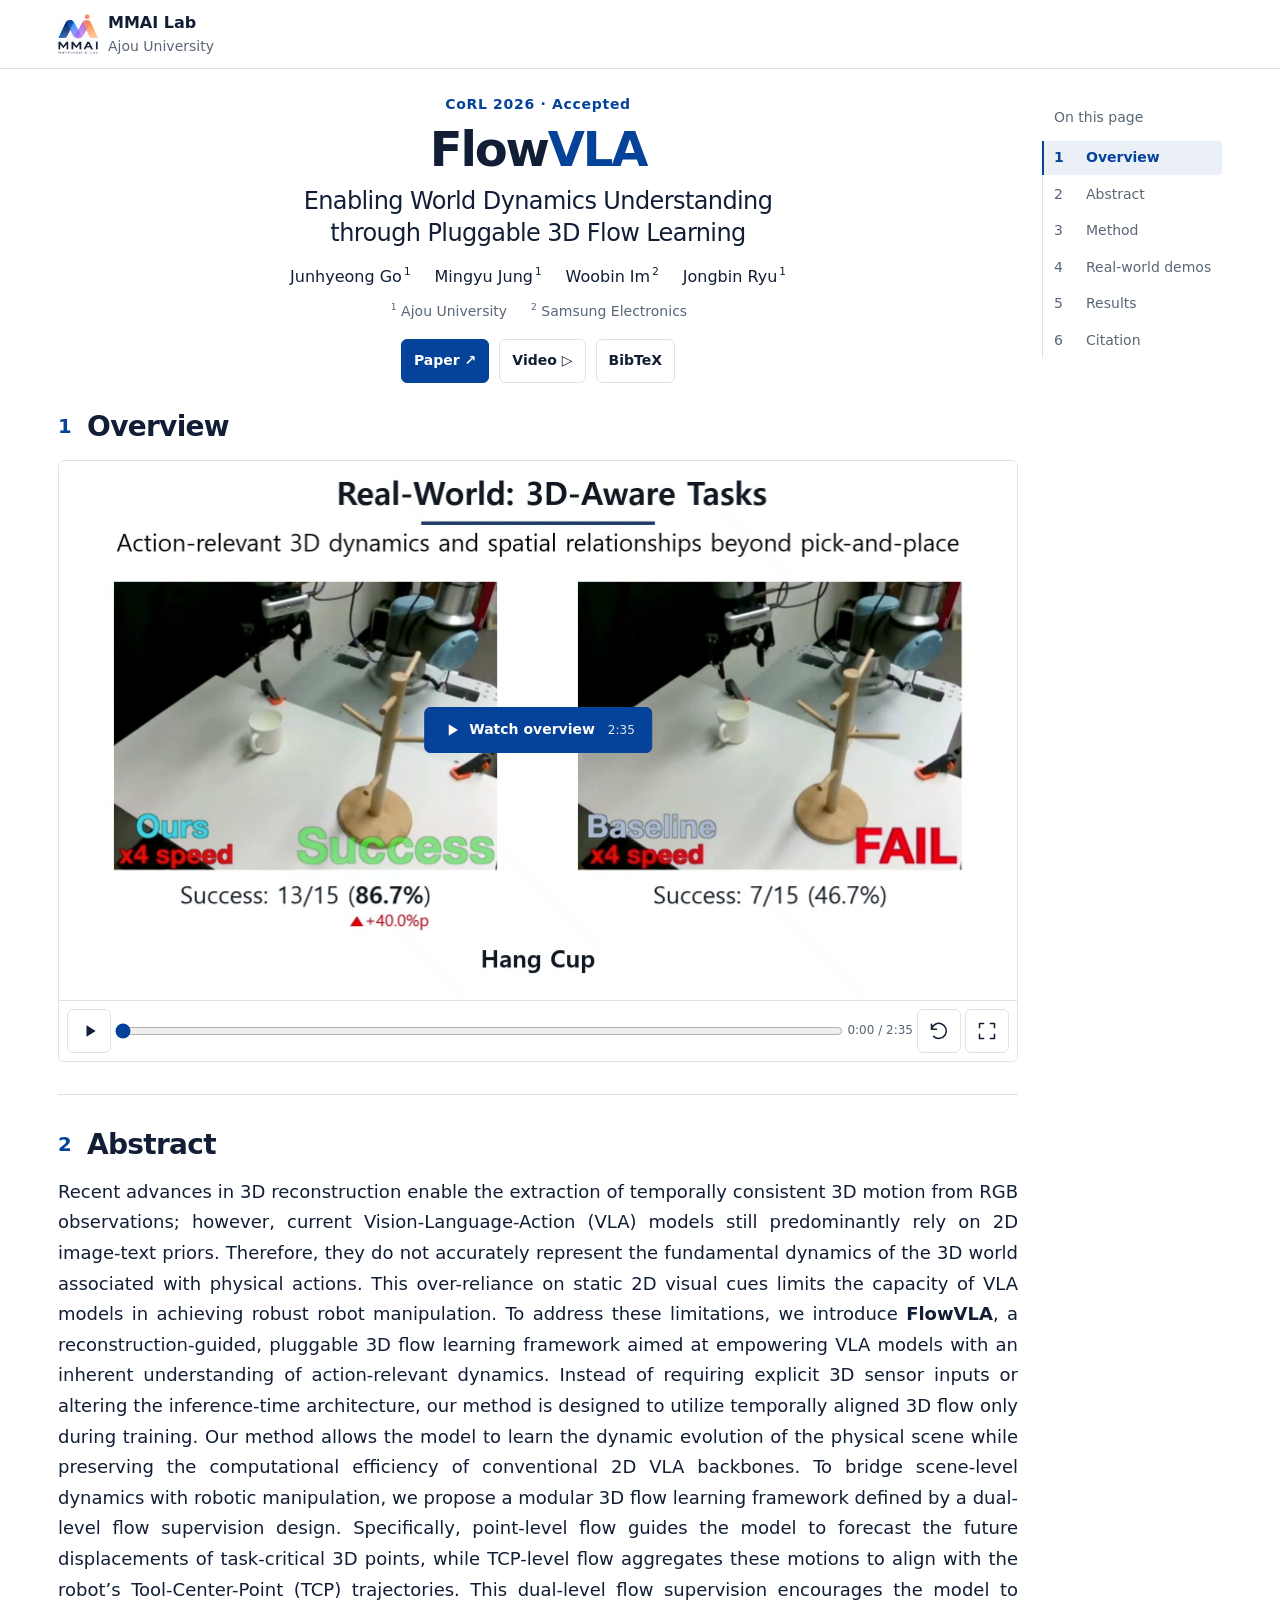
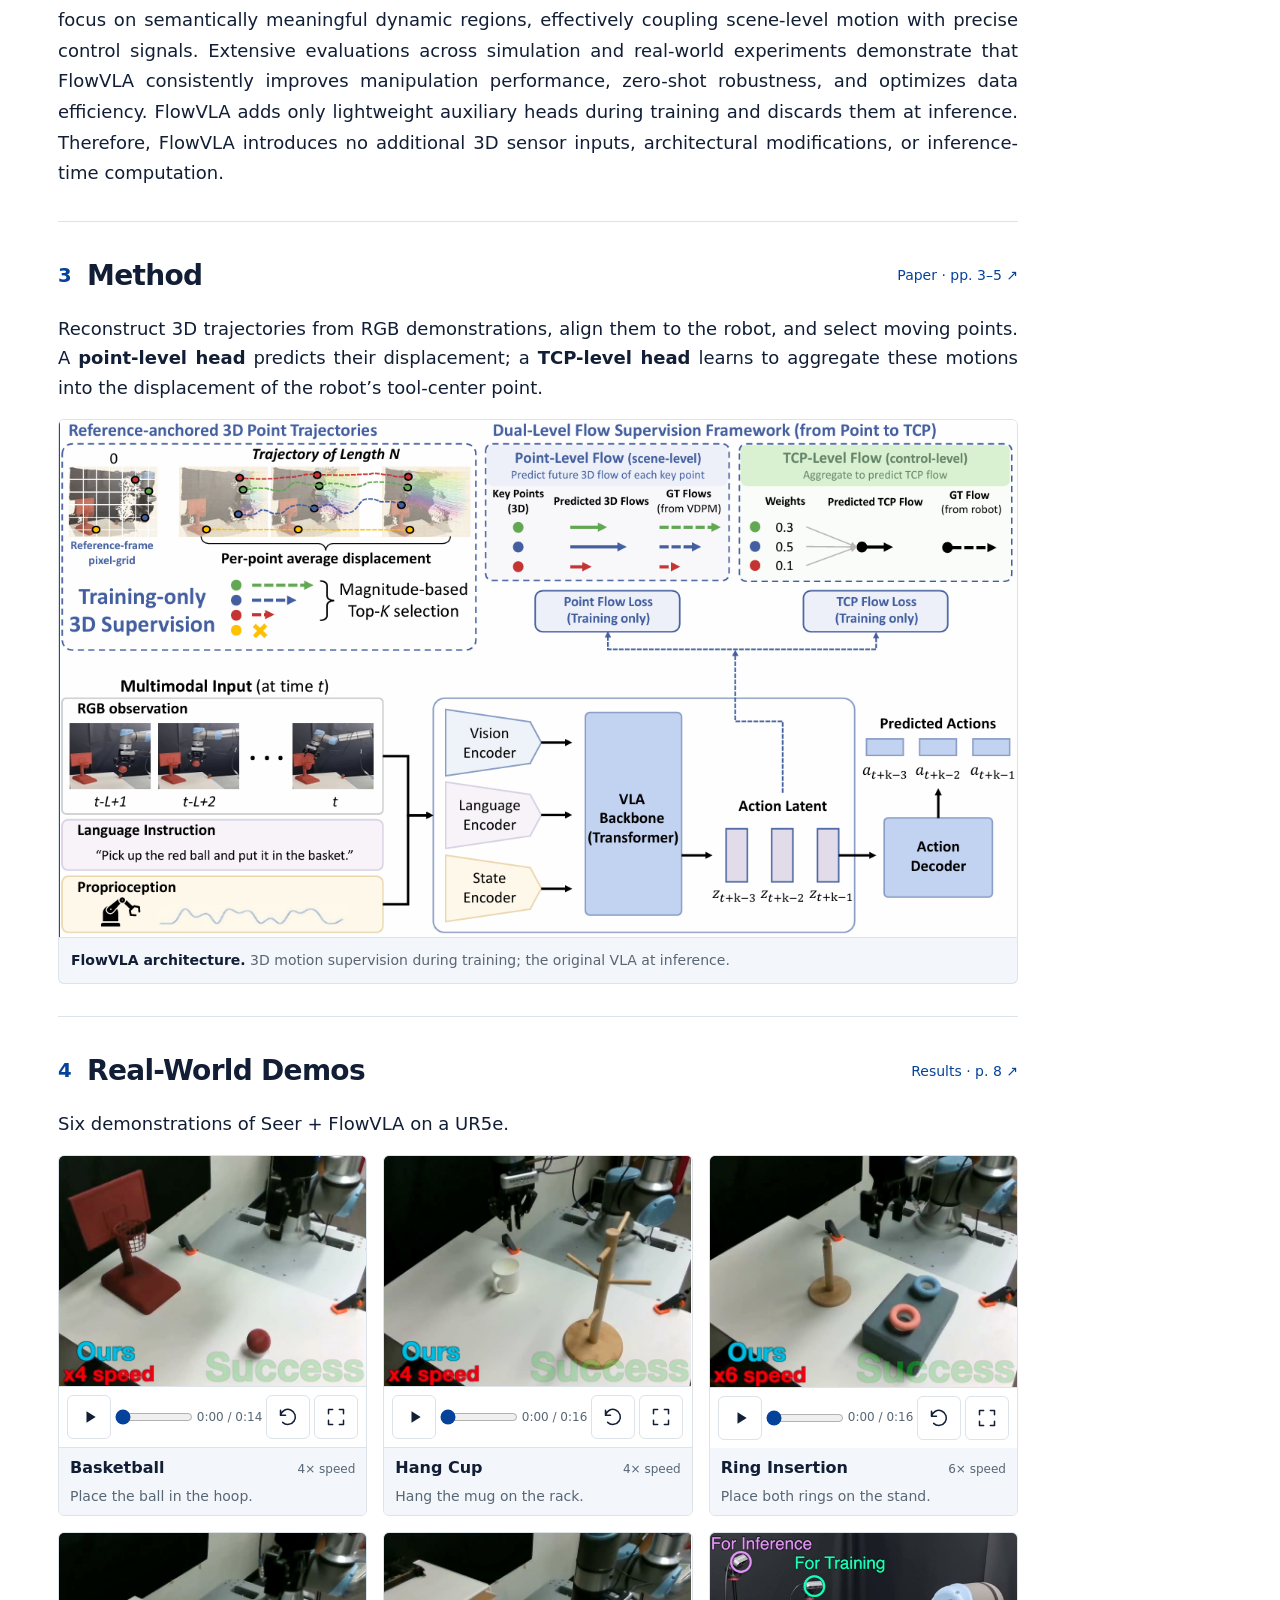
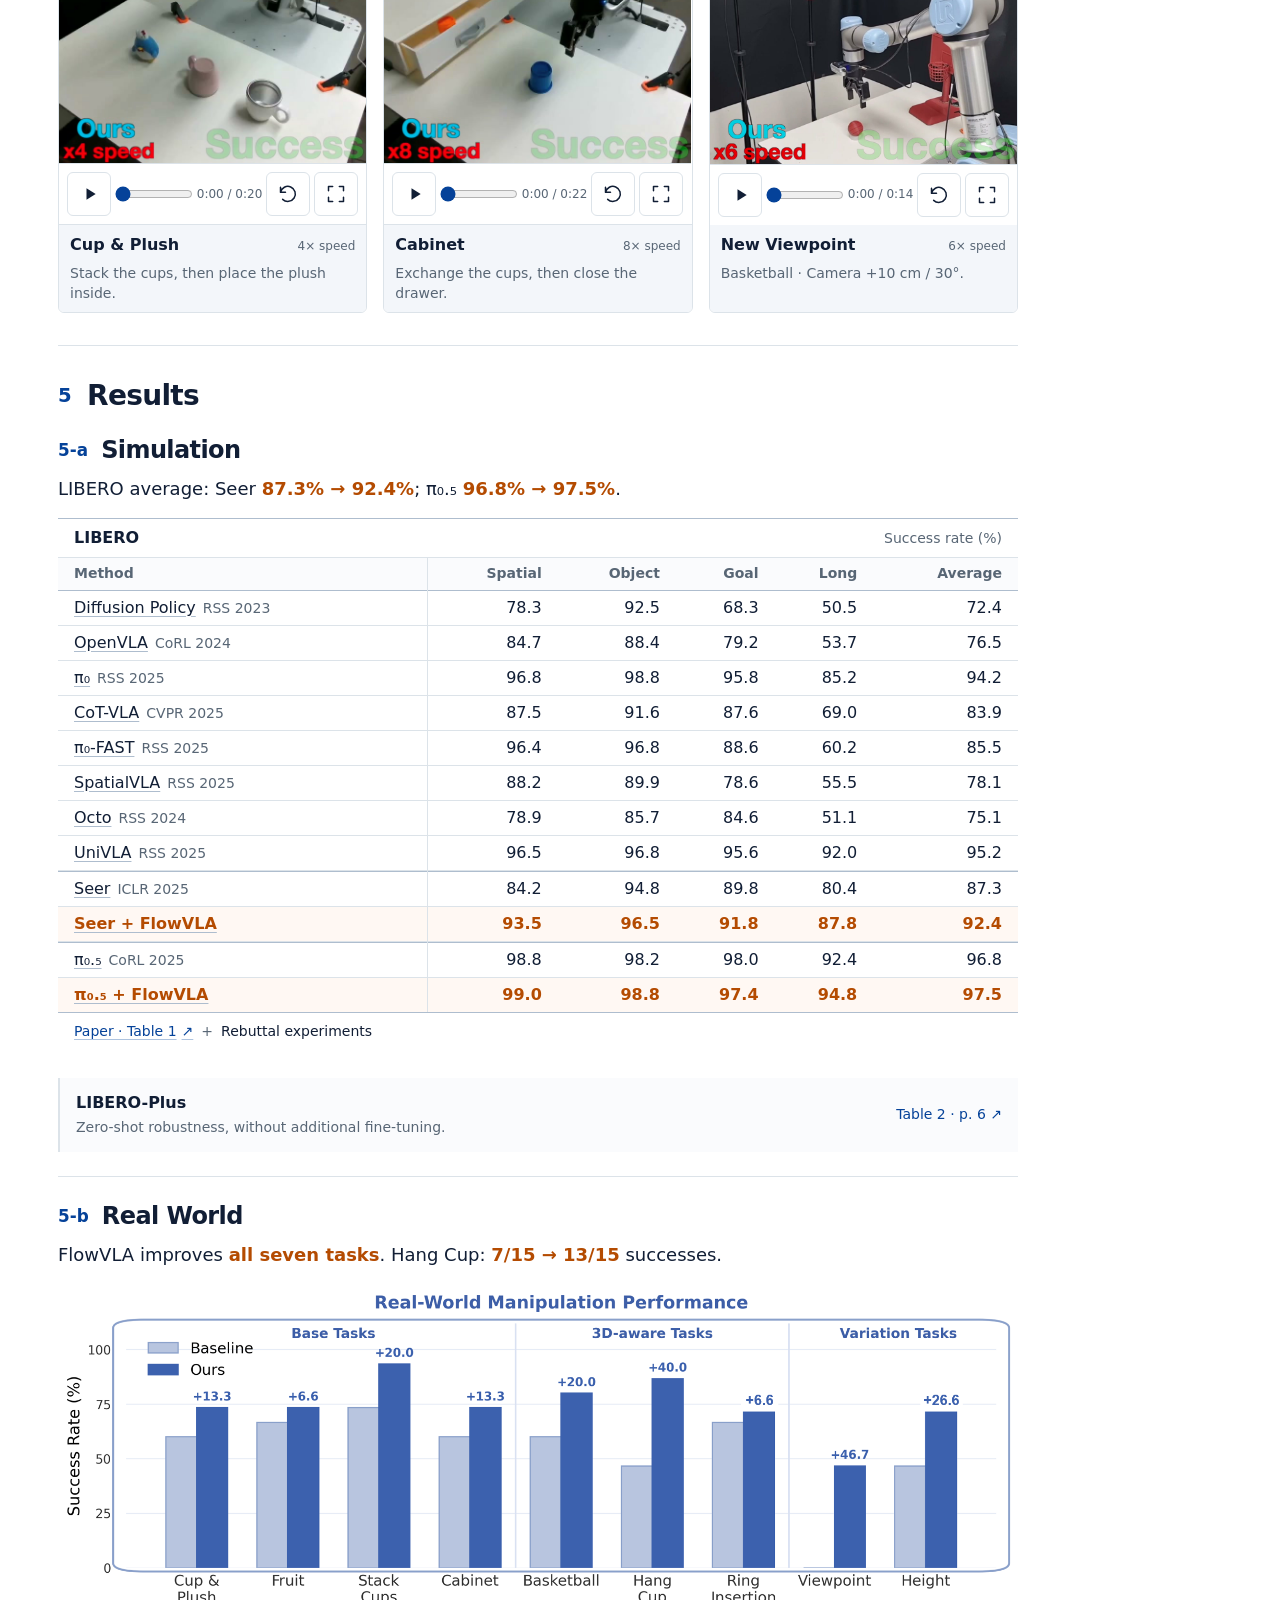
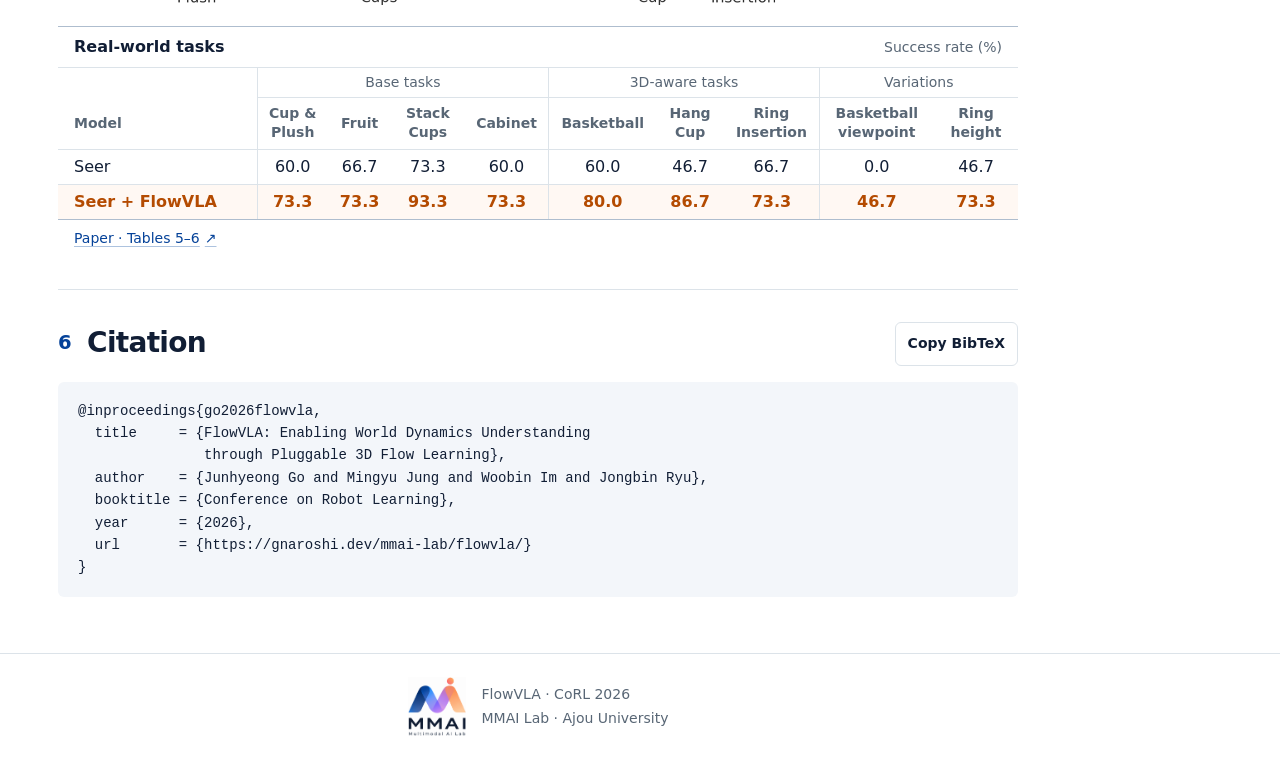
==== commit f6bcd894: "Use a consistent accent across FlowVLA sections" ====
--- a/flowvla/index.html
+++ b/flowvla/index.html
@@ -1,5 +1,5 @@
 <!doctype html>
-<html lang="en"><head><meta charset="utf-8"><meta name="viewport" content="width=device-width,initial-scale=1"><meta name="color-scheme" content="light"><title>FlowVLA | Pluggable 3D Flow Learning · CoRL 2026</title><meta name="description" content="FlowVLA distills manipulation-relevant 3D scene motion into VLA policies using training-only point-to-TCP supervision. Accepted at CoRL 2026. MMAI Lab, Ajou University."><meta name="author" content="Junhyeong Go, Mingyu Jung, Woobin Im, Jongbin Ryu"><meta name="citation_title" content="FlowVLA: Enabling World Dynamics Understanding through Pluggable 3D Flow Learning"><meta name="citation_author" content="Junhyeong Go"><meta name="citation_author" content="Mingyu Jung"><meta name="citation_author" content="Woobin Im"><meta name="citation_author" content="Jongbin Ryu"><meta name="citation_conference_title" content="Conference on Robot Learning"><meta name="citation_publication_date" content="2026"><meta property="og:type" content="website"><meta property="og:title" content="FlowVLA · CoRL 2026"><meta property="og:description" content="Learn 3D motion during training. Keep the original VLA at inference."><link rel="icon" href="assets/images/favicon.png" type="image/png"><link rel="stylesheet" href="styles.css?v=30"><script src="script.js?v=20" defer></script><link rel="canonical" href="https://gnaroshi.dev/mmai-lab/flowvla/"><meta property="og:url" content="https://gnaroshi.dev/mmai-lab/flowvla/"><meta property="og:image" content="https://gnaroshi.dev/mmai-lab/flowvla/assets/images/overview.jpg"><meta property="og:image:alt" content="FlowVLA: Pluggable 3D Flow Learning"><meta name="twitter:card" content="summary_large_image"><meta name="citation_pdf_url" content="https://gnaroshi.dev/mmai-lab/flowvla/assets/papers/flowvla-submission.pdf"><link rel="stylesheet" href="summary.css?v=11"><script src="legacy-links.js?v=2"></script></head>
+<html lang="en"><head><meta charset="utf-8"><meta name="viewport" content="width=device-width,initial-scale=1"><meta name="color-scheme" content="light"><title>FlowVLA | Pluggable 3D Flow Learning · CoRL 2026</title><meta name="description" content="FlowVLA distills manipulation-relevant 3D scene motion into VLA policies using training-only point-to-TCP supervision. Accepted at CoRL 2026. MMAI Lab, Ajou University."><meta name="author" content="Junhyeong Go, Mingyu Jung, Woobin Im, Jongbin Ryu"><meta name="citation_title" content="FlowVLA: Enabling World Dynamics Understanding through Pluggable 3D Flow Learning"><meta name="citation_author" content="Junhyeong Go"><meta name="citation_author" content="Mingyu Jung"><meta name="citation_author" content="Woobin Im"><meta name="citation_author" content="Jongbin Ryu"><meta name="citation_conference_title" content="Conference on Robot Learning"><meta name="citation_publication_date" content="2026"><meta property="og:type" content="website"><meta property="og:title" content="FlowVLA · CoRL 2026"><meta property="og:description" content="Learn 3D motion during training. Keep the original VLA at inference."><link rel="icon" href="assets/images/favicon.png" type="image/png"><link rel="stylesheet" href="styles.css?v=31"><script src="script.js?v=20" defer></script><link rel="canonical" href="https://gnaroshi.dev/mmai-lab/flowvla/"><meta property="og:url" content="https://gnaroshi.dev/mmai-lab/flowvla/"><meta property="og:image" content="https://gnaroshi.dev/mmai-lab/flowvla/assets/images/overview.jpg"><meta property="og:image:alt" content="FlowVLA: Pluggable 3D Flow Learning"><meta name="twitter:card" content="summary_large_image"><meta name="citation_pdf_url" content="https://gnaroshi.dev/mmai-lab/flowvla/assets/papers/flowvla-submission.pdf"><link rel="stylesheet" href="summary.css?v=11"><script src="legacy-links.js?v=2"></script></head>
 <body class="summary-page full-page">
 <a class="skip" href="#main">Skip to content</a>
 <header class="site-header summary-header"><div class="wrap header-inner"><a class="brand" href="https://mmai-laboratory.github.io/" aria-label="MMAI Lab homepage"><img src="assets/images/mmai-logo.png" width="58" height="58" alt="MMAI Lab"><span>MMAI Lab<small>Ajou University</small></span></a></div>
--- a/flowvla/styles.css
+++ b/flowvla/styles.css
@@ -6,13 +6,8 @@
   --brand-coral:#f2886b;
   --brand-orange:#feb785;
   --brand-navy:#111e35;
-  /* Same-hue text tones keep the lighter logo gradients readable on white. */
-  --sky-ink:#115df9;--sky-soft:#f0f5ff;
-  --violet-ink:#9339e4;--violet-soft:#f8f3fd;
-  --coral-ink:#c53811;--coral-soft:#fef3f0;
+  /* One interaction accent throughout; orange is reserved for result emphasis. */
   --result-ink:#b44b01;--result-soft:#fff8f3;
-  --section-accent:var(--brand-blue);
-  --section-soft:var(--accent-soft);
   --accent:var(--brand-blue);
   --accent-hover:#04357a;
   --accent-soft:#ebf0f7;
@@ -105,7 +100,7 @@
 .outline-sublist .outline-number{flex-basis:28px}
 .outline-nav a:hover,.main-nav a:hover{color:var(--ink);background:var(--soft)}
 .outline-nav a[aria-current],.main-nav a[aria-current]{color:var(--accent);background:var(--accent-soft);border-left-color:var(--accent);font-weight:650;text-decoration:none;border-radius:0 4px 4px 0}
-.outline-item.is-current-section>a{color:var(--ink)}
+.outline-item.is-current-section>a:not([aria-current]){color:var(--ink)}
 .js .page-outline .outline-sublist{display:none}
 .js .page-outline .is-current-section>.outline-sublist{display:block}
 .page-outline{overflow-anchor:none;display:none;position:fixed;top:106px;width:180px;max-height:calc(100dvh - 136px);overflow-y:auto;scrollbar-width:thin;z-index:10}
@@ -448,17 +443,8 @@
   .full-page .hero{padding:var(--space-5) 0 var(--space-4)}
 }
 
-/* Logo colors communicate content roles across both reading routes. */
-:is(#overview,#abstract,.outline-item[data-section="overview"],.outline-item[data-section="abstract"]){--section-accent:var(--sky-ink);--section-soft:var(--sky-soft)}
-:is(#method,.outline-item[data-section="method"]){--section-accent:var(--violet-ink);--section-soft:var(--violet-soft)}
-:is(#real-world,.outline-item[data-section="real-world"]){--section-accent:var(--coral-ink);--section-soft:var(--coral-soft)}
-:is(#experiments,#results,.outline-item[data-section="experiments"],.outline-item[data-section="results"]){--section-accent:var(--result-ink);--section-soft:var(--result-soft)}
-.full-page .heading-number{color:var(--section-accent)}
-.full-page :is(.outline-nav,.main-nav) a[aria-current]{color:var(--section-accent);border-color:var(--section-accent);background:var(--section-soft)}
-.full-page .choices button[aria-pressed="true"]{color:var(--section-accent);border-color:var(--section-accent);background:var(--section-soft)}
+/* Shared navigation and selection styles apply unchanged in every section. */
 .full-page .task-category>h4,.full-page .task-category>p{text-align:center}
-.full-page .task-category:first-child>h4{color:var(--coral-ink)}
-.full-page .task-category:last-child>h4{color:var(--violet-ink)}
 .full-page .result-highlight{color:var(--result-ink);font-weight:var(--weight-bold);white-space:nowrap}
 .full-page :is(.ours th,.ours td,.ours-column){color:var(--result-ink);background:var(--result-soft);font-weight:var(--weight-bold)}
 .full-page .task-matrix tbody tr.ours th[scope="row"]{background:var(--result-soft)}
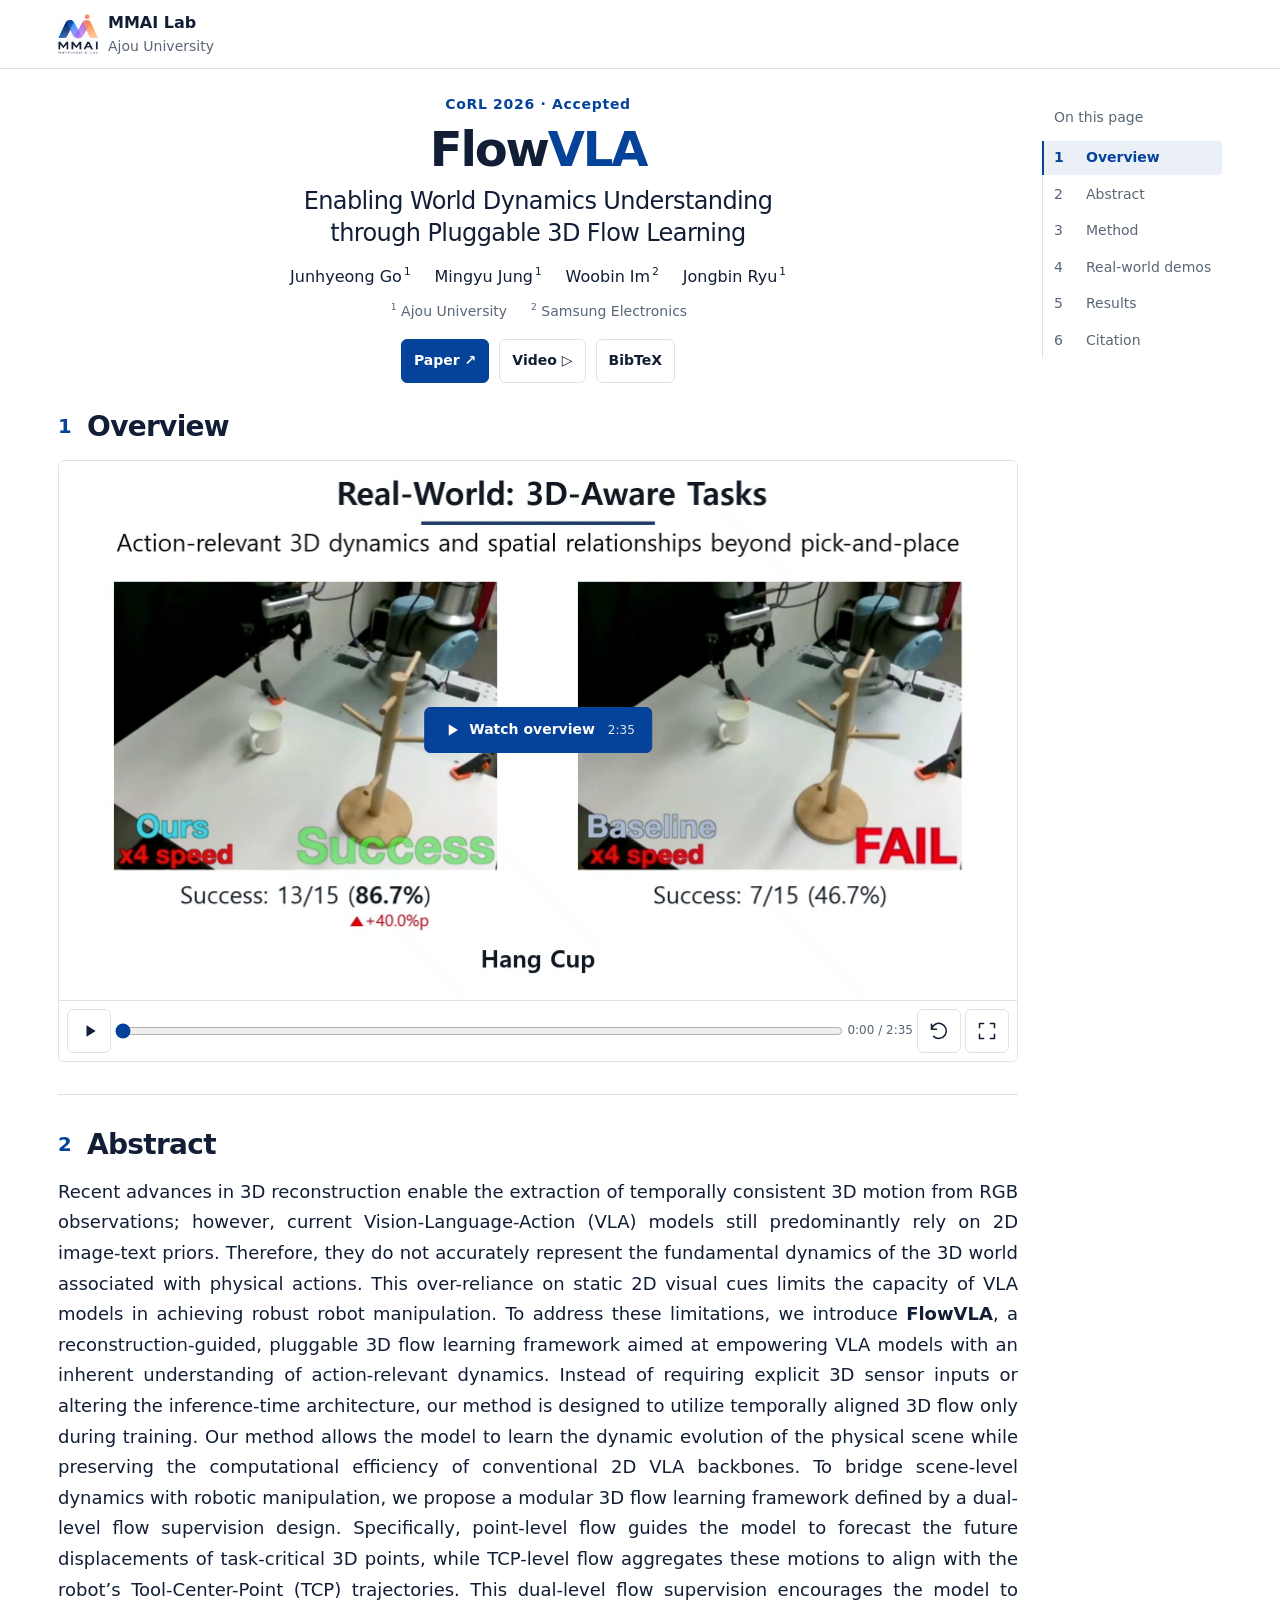
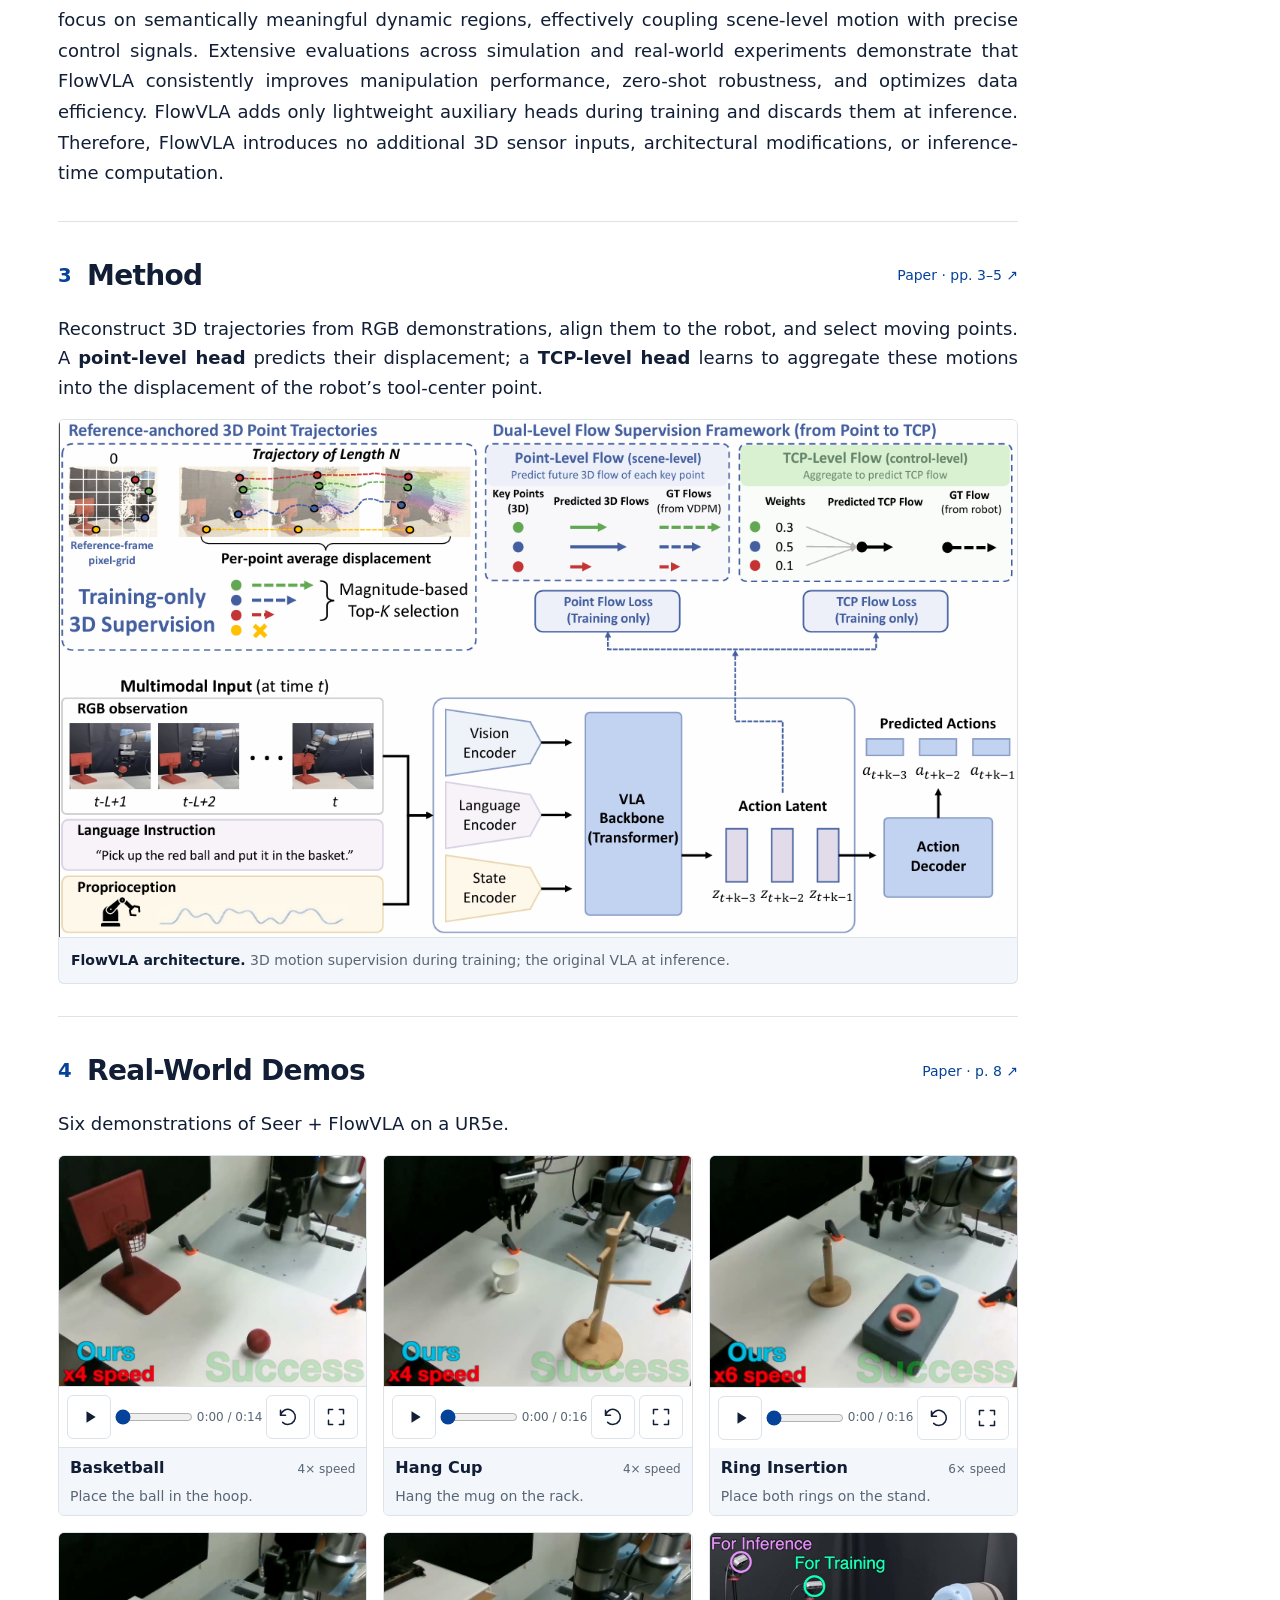
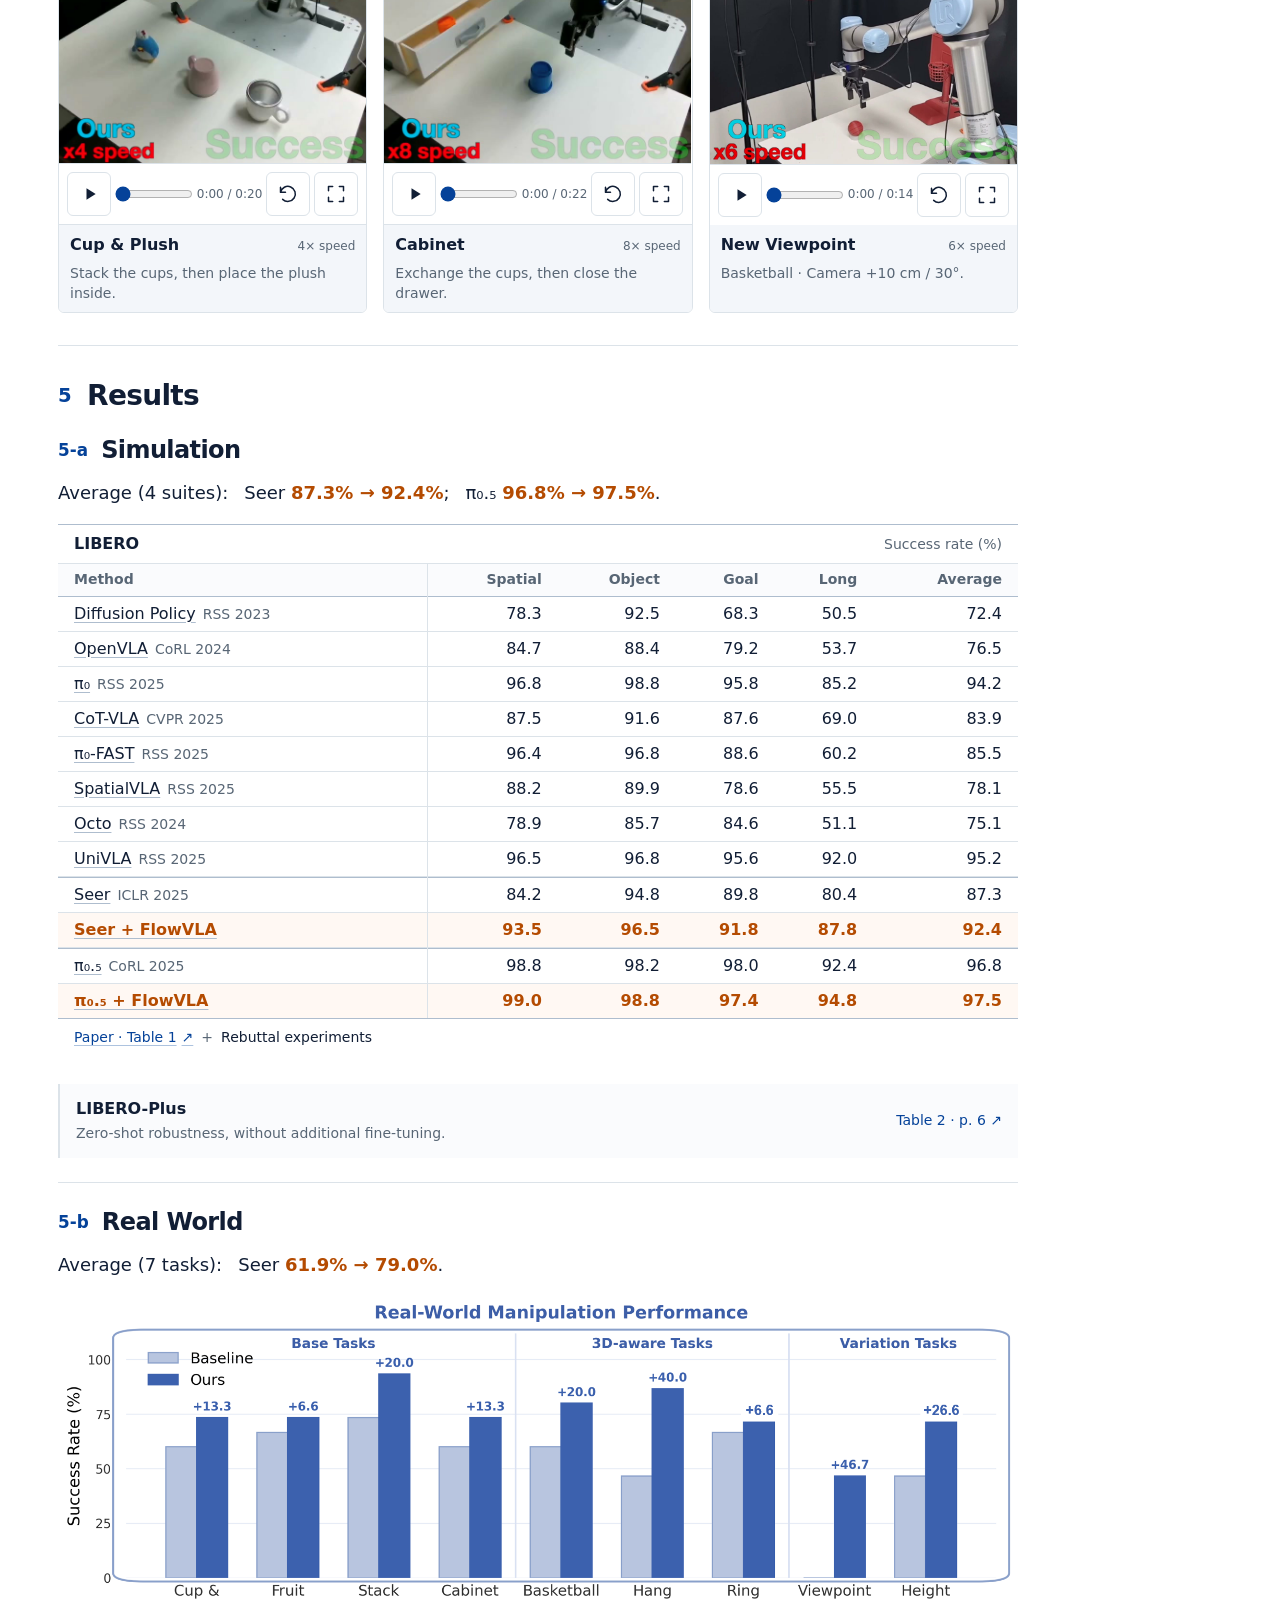
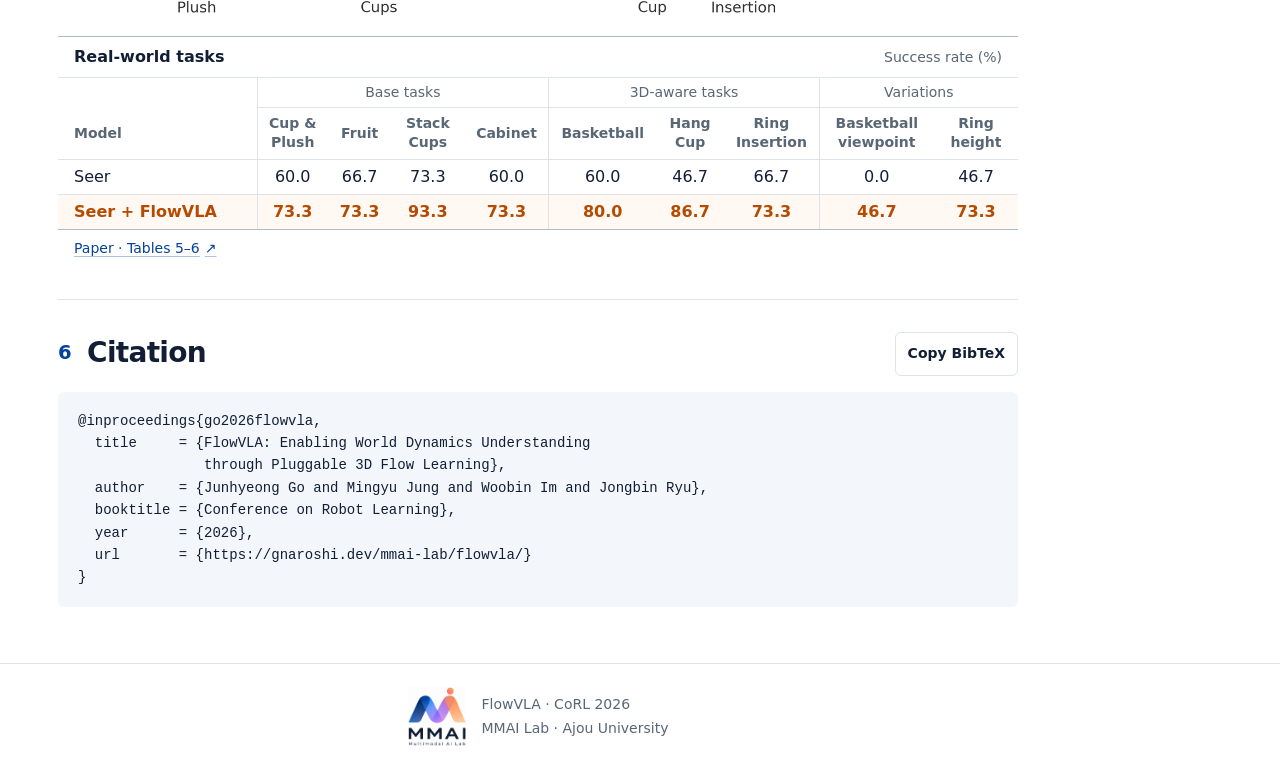
==== commit 43684194: "Unify result averages and refine shared page presentation" ====
--- a/flowvla/index.html
+++ b/flowvla/index.html
@@ -1,5 +1,5 @@
 <!doctype html>
-<html lang="en"><head><meta charset="utf-8"><meta name="viewport" content="width=device-width,initial-scale=1"><meta name="color-scheme" content="light"><title>FlowVLA | Pluggable 3D Flow Learning · CoRL 2026</title><meta name="description" content="FlowVLA distills manipulation-relevant 3D scene motion into VLA policies using training-only point-to-TCP supervision. Accepted at CoRL 2026. MMAI Lab, Ajou University."><meta name="author" content="Junhyeong Go, Mingyu Jung, Woobin Im, Jongbin Ryu"><meta name="citation_title" content="FlowVLA: Enabling World Dynamics Understanding through Pluggable 3D Flow Learning"><meta name="citation_author" content="Junhyeong Go"><meta name="citation_author" content="Mingyu Jung"><meta name="citation_author" content="Woobin Im"><meta name="citation_author" content="Jongbin Ryu"><meta name="citation_conference_title" content="Conference on Robot Learning"><meta name="citation_publication_date" content="2026"><meta property="og:type" content="website"><meta property="og:title" content="FlowVLA · CoRL 2026"><meta property="og:description" content="Learn 3D motion during training. Keep the original VLA at inference."><link rel="icon" href="assets/images/favicon.png" type="image/png"><link rel="stylesheet" href="styles.css?v=31"><script src="script.js?v=20" defer></script><link rel="canonical" href="https://gnaroshi.dev/mmai-lab/flowvla/"><meta property="og:url" content="https://gnaroshi.dev/mmai-lab/flowvla/"><meta property="og:image" content="https://gnaroshi.dev/mmai-lab/flowvla/assets/images/overview.jpg"><meta property="og:image:alt" content="FlowVLA: Pluggable 3D Flow Learning"><meta name="twitter:card" content="summary_large_image"><meta name="citation_pdf_url" content="https://gnaroshi.dev/mmai-lab/flowvla/assets/papers/flowvla-submission.pdf"><link rel="stylesheet" href="summary.css?v=11"><script src="legacy-links.js?v=2"></script></head>
+<html lang="en"><head><meta charset="utf-8"><meta name="viewport" content="width=device-width,initial-scale=1"><meta name="color-scheme" content="light"><title>FlowVLA | Pluggable 3D Flow Learning · CoRL 2026</title><meta name="description" content="FlowVLA distills manipulation-relevant 3D scene motion into VLA policies using training-only point-to-TCP supervision. Accepted at CoRL 2026. MMAI Lab, Ajou University."><meta name="author" content="Junhyeong Go, Mingyu Jung, Woobin Im, Jongbin Ryu"><meta name="citation_title" content="FlowVLA: Enabling World Dynamics Understanding through Pluggable 3D Flow Learning"><meta name="citation_author" content="Junhyeong Go"><meta name="citation_author" content="Mingyu Jung"><meta name="citation_author" content="Woobin Im"><meta name="citation_author" content="Jongbin Ryu"><meta name="citation_conference_title" content="Conference on Robot Learning"><meta name="citation_publication_date" content="2026"><meta property="og:type" content="website"><meta property="og:title" content="FlowVLA · CoRL 2026"><meta property="og:description" content="Learn 3D motion during training. Keep the original VLA at inference."><link rel="icon" href="assets/images/favicon.png" type="image/png"><link rel="stylesheet" href="styles.css?v=32"><script src="script.js?v=20" defer></script><link rel="canonical" href="https://gnaroshi.dev/mmai-lab/flowvla/"><meta property="og:url" content="https://gnaroshi.dev/mmai-lab/flowvla/"><meta property="og:image" content="https://gnaroshi.dev/mmai-lab/flowvla/assets/images/overview.jpg"><meta property="og:image:alt" content="FlowVLA: Pluggable 3D Flow Learning"><meta name="twitter:card" content="summary_large_image"><meta name="citation_pdf_url" content="https://gnaroshi.dev/mmai-lab/flowvla/assets/papers/flowvla-submission.pdf"><link rel="stylesheet" href="summary.css?v=11"><script src="legacy-links.js?v=2"></script></head>
 <body class="summary-page full-page">
 <a class="skip" href="#main">Skip to content</a>
 <header class="site-header summary-header"><div class="wrap header-inner"><a class="brand" href="https://mmai-laboratory.github.io/" aria-label="MMAI Lab homepage"><img src="assets/images/mmai-logo.png" width="58" height="58" alt="MMAI Lab"><span>MMAI Lab<small>Ajou University</small></span></a></div>
@@ -29,7 +29,7 @@
   <figure class="research-figure responsive-figure rf-method"><div class="rf-method-frame"><p class="rf-scroll-cue"><span>Scroll to explore ↔</span><a href="assets/images/method.png" data-figure-title="FlowVLA architecture" data-figure-caption="3D motion supervision during training; the original VLA at inference." aria-label="View complete architecture">View full figure</a></p><div class="rf-method-scroll" tabindex="0" role="region" aria-label="FlowVLA architecture; scroll horizontally on narrow screens"><a class="figure-image rf-method-image" href="assets/images/method.png" data-figure-title="FlowVLA architecture" data-figure-caption="3D motion supervision during training; the original VLA at inference." aria-label="Enlarge FlowVLA architecture"><img src="assets/images/method.png" width="1276" height="689" loading="lazy" alt="FlowVLA reconstructs scene motion and supervises point-level flow and tool-center-point flow during training."></a></div></div><figcaption><span class="figure-caption-title">FlowVLA architecture.</span> 3D motion supervision during training; the original VLA at inference.</figcaption></figure>
 </section>
 <section id="real-world" data-outline-target class="section wrap" tabindex="-1" aria-labelledby="real-title">
-  <div class="section-heading"><h2 id="real-title"><span class="heading-number">4</span> <span class="heading-label">Real-World Demos</span></h2><a class="section-paper" href="assets/papers/flowvla-submission.pdf#page=8" target="_blank" rel="noopener" aria-label="Task and variation results in the paper, Tables 5–6, page 8 (opens in a new tab)">Results · p. 8 ↗</a></div>
+  <div class="section-heading"><h2 id="real-title"><span class="heading-number">4</span> <span class="heading-label">Real-World Demos</span></h2><a class="section-paper" href="assets/papers/flowvla-submission.pdf#page=8" target="_blank" rel="noopener" aria-label="Task and variation results in the paper, Tables 5–6, page 8 (opens in a new tab)">Paper · p. 8 ↗</a></div>
   <p>Six demonstrations of Seer + FlowVLA on a UR5e.</p>
   <div class="demo-grid"><figure class="clip" data-media="basketball-ours">
   <div class="media-shell" data-title="Basketball">
@@ -73,13 +73,13 @@
   <h2 id="results-title"><span class="heading-number">5</span> <span class="heading-label">Results</span></h2>
   <div id="libero-results" data-outline-target class="summary-result" tabindex="-1">
     <h3><span class="heading-number">5-a</span> <span class="heading-label">Simulation</span></h3>
-    <p>LIBERO average: Seer <strong class="result-highlight">87.3% → 92.4%</strong>; π₀.₅ <strong class="result-highlight">96.8% → 97.5%</strong>.</p>
+    <p class="result-explanation result-summary"><span class="result-summary-label">Average (4 suites):</span> <span class="result-comparison">Seer <strong class="result-highlight">87.3% → 92.4%</strong>;</span> <span class="result-comparison">π₀.₅ <strong class="result-highlight">96.8% → 97.5%</strong>.</span></p>
     <figure id="libero" class="table-block"><figcaption class="table-caption" id="libero-caption"><span class="table-title">LIBERO</span> <span class="table-metric">Success rate (%)</span></figcaption><div class="table-scroll" tabindex="0" role="region" aria-label="LIBERO results"><table aria-labelledby="libero-caption" class="benchmark-table"><thead><tr><th scope="col">Method</th><th scope="col">Spatial</th><th scope="col">Object</th><th scope="col">Goal</th><th scope="col">Long</th><th scope="col">Average</th></tr></thead><tbody><tr><th scope="row"><a class="paper-reference" href="https://roboticsproceedings.org/rss19/p026.html" title="Diffusion Policy: Visuomotor Policy Learning via Action Diffusion" target="_blank" rel="noopener noreferrer">Diffusion Policy</a><span class="method-venue">RSS 2023</span></th><td>78.3</td><td>92.5</td><td>68.3</td><td>50.5</td><td>72.4</td></tr><tr><th scope="row"><a class="paper-reference" href="https://proceedings.mlr.press/v270/kim25c.html" title="OpenVLA: An Open-Source Vision-Language-Action Model" target="_blank" rel="noopener noreferrer">OpenVLA</a><span class="method-venue">CoRL 2024</span></th><td>84.7</td><td>88.4</td><td>79.2</td><td>53.7</td><td>76.5</td></tr><tr><th scope="row"><a class="paper-reference" href="https://www.roboticsproceedings.org/rss21/p010.html" title="π₀: A Vision-Language-Action Flow Model for General Robot Control" target="_blank" rel="noopener noreferrer">π₀</a><span class="method-venue">RSS 2025</span></th><td>96.8</td><td>98.8</td><td>95.8</td><td>85.2</td><td>94.2</td></tr><tr><th scope="row"><a class="paper-reference" href="https://openaccess.thecvf.com/content/CVPR2025/papers/Zhao_CoT-VLA_Visual_Chain-of-Thought_Reasoning_for_Vision-Language-Action_Models_CVPR_2025_paper.pdf" title="CoT-VLA: Visual Chain-of-Thought Reasoning for Vision-Language-Action Models" target="_blank" rel="noopener noreferrer">CoT-VLA</a><span class="method-venue">CVPR 2025</span></th><td>87.5</td><td>91.6</td><td>87.6</td><td>69.0</td><td>83.9</td></tr><tr><th scope="row"><a class="paper-reference" href="https://www.roboticsproceedings.org/rss21/p012.html" title="FAST: Efficient Action Tokenization for Vision-Language-Action Models" target="_blank" rel="noopener noreferrer">π₀-FAST</a><span class="method-venue">RSS 2025</span></th><td>96.4</td><td>96.8</td><td>88.6</td><td>60.2</td><td>85.5</td></tr><tr><th scope="row"><a class="paper-reference" href="https://www.roboticsproceedings.org/rss21/p011.html" title="SpatialVLA: Exploring Spatial Representations for Visual-Language-Action Models" target="_blank" rel="noopener noreferrer">SpatialVLA</a><span class="method-venue">RSS 2025</span></th><td>88.2</td><td>89.9</td><td>78.6</td><td>55.5</td><td>78.1</td></tr><tr><th scope="row"><a class="paper-reference" href="https://www.roboticsproceedings.org/rss20/p090.html" title="Octo: An Open-Source Generalist Robot Policy" target="_blank" rel="noopener noreferrer">Octo</a><span class="method-venue">RSS 2024</span></th><td>78.9</td><td>85.7</td><td>84.6</td><td>51.1</td><td>75.1</td></tr><tr><th scope="row"><a class="paper-reference" href="https://www.roboticsproceedings.org/rss21/p014.html" title="Learning to Act Anywhere with Task-centric Latent Actions" target="_blank" rel="noopener noreferrer">UniVLA</a><span class="method-venue">RSS 2025</span></th><td>96.5</td><td>96.8</td><td>95.6</td><td>92.0</td><td>95.2</td></tr><tr><th scope="row"><a class="paper-reference" href="https://proceedings.iclr.cc/paper_files/paper/2025/hash/e5b5c402bb7bd5e60bede6961d6fe39e-Abstract-Conference.html" title="Predictive Inverse Dynamics Models are Scalable Learners for Robotic Manipulation" target="_blank" rel="noopener noreferrer">Seer</a><span class="method-venue">ICLR 2025</span></th><td>84.2</td><td>94.8</td><td>89.8</td><td>80.4</td><td>87.3</td></tr><tr class="ours"><th scope="row"><a class="paper-reference" href="assets/papers/flowvla-submission.pdf#page=6" target="_blank" rel="noopener">Seer + FlowVLA</a></th><td>93.5</td><td>96.5</td><td>91.8</td><td>87.8</td><td>92.4</td></tr><tr><th scope="row"><a class="paper-reference" href="https://proceedings.mlr.press/v305/black25a.html" title="π₀.₅: a Vision-Language-Action Model with Open-World Generalization" target="_blank" rel="noopener noreferrer">π₀.₅</a><span class="method-venue">CoRL 2025</span></th><td>98.8</td><td>98.2</td><td>98.0</td><td>92.4</td><td>96.8</td></tr><tr class="ours"><th scope="row"><a class="paper-reference" href="assets/papers/flowvla-submission.pdf#page=6" target="_blank" rel="noopener">π₀.₅ + FlowVLA</a></th><td>99.0</td><td>98.8</td><td>97.4</td><td>94.8</td><td>97.5</td></tr></tbody></table></div><div class="table-footer"><p class="table-provenance"><a class="table-source-link" href="assets/papers/flowvla-submission.pdf#page=6" target="_blank" rel="noopener" aria-label="Paper Table 1, page 6 (opens in a new tab)">Paper · Table 1<span aria-hidden="true">↗</span></a><span class="source-join">+</span><span class="table-source-label">Rebuttal experiments</span></p></div></figure>
     <aside class="related-result" aria-label="LIBERO-Plus results"><div><h4>LIBERO-Plus</h4><p>Zero-shot robustness, without additional fine-tuning.</p></div><a href="assets/papers/flowvla-submission.pdf#page=6" target="_blank" rel="noopener" aria-label="LIBERO-Plus comparison in the paper, Table 2, page 6 (opens in a new tab)">Table 2 · p. 6 ↗</a></aside>
   </div>
   <div id="real-world-results" data-outline-target class="summary-result" tabindex="-1">
     <h3><span class="heading-number">5-b</span> <span class="heading-label">Real World</span></h3>
-    <p>FlowVLA improves <strong class="result-highlight">all seven tasks</strong>. Hang Cup: <strong class="result-highlight">7/15 → 13/15</strong> successes.</p>
+    <p class="result-explanation result-summary"><span class="result-summary-label">Average (7 tasks):</span> <span class="result-comparison">Seer <strong class="result-highlight">61.9% → 79.0%</strong>.</span></p>
     <figure id="real-world-performance" class="performance-results" aria-labelledby="seven-real-world-tasks-caption">
       <a class="figure-image performance-chart" href="assets/images/real-world-performance.png" data-figure-title="Real-world manipulation performance" data-figure-caption="Seer (Baseline) versus Seer + FlowVLA (Ours). Seven tasks and two test-time variations; success rates are listed in the table." aria-label="Enlarge real-world performance chart"><img src="assets/images/real-world-performance.png" width="1839" height="628" alt="Success rates for Seer and Seer + FlowVLA across four base tasks, three 3D-aware tasks, and two variation conditions. FlowVLA improves success in each condition; exact rates follow in the table." loading="lazy"></a>
       <div class="performance-table-heading"><span id="seven-real-world-tasks-caption" class="table-title">Real-world tasks</span><span class="table-metric">Success rate (%)</span></div><p class="scroll-hint performance-scroll-hint">Scroll for all tasks <span aria-hidden="true">↔</span></p>
--- a/flowvla/styles.css
+++ b/flowvla/styles.css
@@ -76,7 +76,7 @@
 /* Compact icons retain a generous touch target and explicit accessible names. */
 .player-controls{display:grid;grid-template-columns:44px minmax(32px,1fr) auto 44px 44px;align-items:center;gap:4px;padding:3px 6px;border-top:1px solid var(--line);background:white;min-height:52px;line-height:1.2}.player-controls button,.group-controls button{display:inline-flex;align-items:center;justify-content:center;gap:5px;background:transparent;border:0;border-radius:4px;color:var(--ink);min-height:44px;min-width:44px;font-size:var(--text-meta);line-height:1.3;padding:6px}.player-controls button:hover,.group-controls button:hover{background:var(--accent-soft)}.control-button .control-icon{width:19px;height:19px;flex:0 0 19px;display:block;pointer-events:none}.control-scope{font-size:var(--text-meta);font-weight:600}.control-icon--loading{animation:spin .9s linear infinite}@keyframes spin{to{transform:rotate(360deg)}}.player-time,.group-time{font-variant-numeric:tabular-nums;font-size:var(--text-micro);white-space:nowrap;color:var(--muted)}.player-seek,.group-seek{width:100%;min-width:0;height:32px;margin:0;accent-color:var(--accent);cursor:pointer}.player-status,.group-status{grid-column:1/-1;color:var(--muted);font-size:var(--text-meta);line-height:1.5}.player-status:empty,.group-status:empty{display:none}.player-status[data-loading="true"],.group-status[data-loading="true"]{position:absolute;width:1px;height:1px;padding:0;margin:-1px;overflow:hidden;clip:rect(0,0,0,0);white-space:nowrap}.group-controls{display:grid;grid-template-columns:70px minmax(48px,1fr) auto 70px;align-items:center;gap:8px;padding:4px 6px;margin-bottom:12px;background:var(--soft);border:1px solid var(--line);border-radius:var(--radius);line-height:1.4}.group-play{color:var(--accent)!important}
 /* Units appear once in each table caption. Rows and numeric columns share a compact rhythm. */
-.table-block{margin-top:18px;width:100%;min-width:0}.table-caption{font-size:var(--text-meta);font-weight:650;color:var(--ink);line-height:1.5;margin:0 0 8px}.table-scroll{overflow-x:auto;max-width:100%;scrollbar-width:thin}.table-scroll:focus-visible{outline-offset:1px}table{border-collapse:separate;border-spacing:0;width:100%;font-size:var(--text-meta);line-height:1.45;font-variant-numeric:tabular-nums;white-space:nowrap}th,td{padding:7px 9px;border-bottom:1px solid var(--line);text-align:right;vertical-align:middle}thead th{border-top:2px solid var(--line-strong);border-bottom:1px solid var(--line-strong);color:var(--muted);font-size:var(--text-meta);font-weight:600;background:var(--soft);white-space:normal}th:first-child{text-align:left}tbody th{font-weight:450;background:white}tbody tr:last-child>*{border-bottom:2px solid var(--line-strong)}.ours td,.ours th{background:var(--accent-soft);color:var(--accent);font-weight:650}.ours-column{color:var(--accent);font-weight:650;background:var(--accent-soft)}.venue-cell{text-align:left;font-size:var(--text-micro);color:var(--muted);white-space:nowrap}.benchmark-table thead th:nth-child(2){text-align:left}.paper-reference{color:inherit;text-decoration:underline;text-decoration-color:var(--line-strong);text-underline-offset:3px}.paper-reference:hover{color:var(--accent);text-decoration-color:var(--accent)}.analysis-grid{display:grid;grid-template-columns:repeat(2,minmax(0,1fr));gap:24px;align-items:start}.analysis-grid>div{min-width:0}.analysis-grid .table-block{margin-top:0}.analysis-grid table{white-space:normal}.analysis-grid td{white-space:nowrap}.analysis-grid th,.analysis-grid td{padding:7px 8px}
+.table-block{margin-top:18px;width:100%;min-width:0}.table-caption{font-size:var(--text-meta);font-weight:650;color:var(--ink);line-height:1.5;margin:0 0 8px}.table-scroll{overflow-x:auto;max-width:100%;scrollbar-width:thin}.table-scroll:focus-visible{outline-offset:1px}table{border-collapse:separate;border-spacing:0;width:100%;font-size:var(--text-meta);line-height:1.45;font-variant-numeric:tabular-nums;white-space:nowrap}th,td{padding:7px 9px;border-bottom:1px solid var(--line);text-align:right;vertical-align:middle}thead th{border-top:2px solid var(--line-strong);border-bottom:1px solid var(--line-strong);color:var(--muted);font-size:var(--text-meta);font-weight:600;background:var(--soft);white-space:normal}th:first-child{text-align:left}tbody th{font-weight:450;background:white}tbody tr:last-child>*{border-bottom:2px solid var(--line-strong)}.ours td,.ours th{background:var(--accent-soft);color:var(--accent);font-weight:650}.ours-column{color:var(--accent);font-weight:650;background:var(--accent-soft)}.venue-cell{text-align:left;font-size:var(--text-micro);color:var(--muted);white-space:nowrap}.paper-reference{color:inherit;text-decoration:underline;text-decoration-color:var(--line-strong);text-underline-offset:3px}.paper-reference:hover{color:var(--accent);text-decoration-color:var(--accent)}.analysis-grid{display:grid;grid-template-columns:repeat(2,minmax(0,1fr));gap:24px;align-items:start}.analysis-grid>div{min-width:0}.analysis-grid .table-block{margin-top:0}.analysis-grid table{white-space:normal}.analysis-grid td{white-space:nowrap}.analysis-grid th,.analysis-grid td{padding:7px 8px}
 .citation-heading{display:flex;justify-content:space-between;align-items:center;gap:20px;margin-bottom:16px}.copy-wrap{align-items:center;gap:12px}#copy-status{min-height:1.6em;margin-top:6px;font-size:var(--text-meta);line-height:1.6;color:var(--muted)}pre{margin:0;padding:18px 20px;background:var(--soft);overflow-x:auto;font:var(--text-meta)/1.6 var(--font-mono);border-radius:var(--radius)}footer{padding:22px 0;border-top:1px solid var(--line)}.footer-inner{display:flex;justify-content:center;align-items:center;gap:16px}.footer-inner img{width:58px;height:61px;object-fit:contain}.footer-inner p{font-size:var(--text-meta);color:var(--muted)}dialog{border:1px solid var(--line);border-radius:var(--radius);padding:16px;background:white;color:var(--ink);width:min(1180px,94vw);max-height:94dvh;overflow:auto}dialog::backdrop{background:#172131bd}.dialog-head{display:flex;align-items:center;justify-content:space-between;gap:16px;margin-bottom:12px}.dialog-head h2{font-size:var(--text-subtitle)}.dialog-actions{display:flex;gap:8px;flex-shrink:0}#video-dialog .media-shell{width:min(100%,calc(70dvh * var(--expanded-ratio,1.33333333)));margin-inline:auto}#video-dialog .player-controls{grid-template-columns:44px minmax(48px,1fr) auto 44px}.figure-viewer{overflow:auto;max-height:72dvh;overscroll-behavior:contain;background:white}.figure-viewer img{width:100%;max-width:100%;height:auto}.figure-viewer.is-original img{width:auto;max-width:none}#figure-dialog-caption{margin-top:12px;font-size:var(--text-meta);color:var(--muted)}
 @media(max-width:760px){:root{--header:78px}.header-inner{min-height:62px;flex-wrap:wrap}.brand img{width:34px;height:36px}.brand small{display:none}.js .nav-toggle{display:block}.js .main-nav{display:none;position:absolute;top:62px;left:-16px;right:-16px;padding:10px 16px 16px;background:white;border-bottom:1px solid var(--line);box-shadow:0 10px 15px #202b3610;grid-template-columns:repeat(2,minmax(0,1fr));gap:4px 12px;font-size:var(--text-meta)}.js .main-nav.is-open{display:grid}.main-nav a{padding:12px 10px}.main-nav a[aria-current]{background:var(--soft);border-radius:4px;text-decoration:none}.paper-title{font-size:var(--text-subtitle)}.title-break{display:none}.setup-layout{grid-template-columns:240px 1fr;gap:20px}.data-efficiency{grid-template-columns:1fr 240px;gap:20px}.analysis-grid{grid-template-columns:1fr;gap:20px}.task-categories{gap:18px;padding:12px}.task-tiles{gap:8px}.task-category:last-child .task-tile:last-child{width:calc((100% - 8px)/2)}}
 @media(max-width:600px){.wrap{width:calc(100% - 32px)}.hero{padding:28px 0 22px}.hero h1{font-size:var(--text-display)}.paper-title{font-size:var(--text-subtitle);margin:14px auto 18px}.authors{display:grid;grid-template-columns:repeat(2,max-content);gap:8px 18px;font-size:var(--text-body-sm)}.affiliations{font-size:var(--text-meta);gap:2px 14px}.actions{margin:18px 0}.button{padding:9px 12px}.hero-summary{font-size:var(--text-body)}.abstract{margin:0 0 18px}.section-intro{margin-bottom:18px}.research-figure{margin-top:14px}.research-figure figcaption{font-size:var(--text-meta);padding:8px 10px}.figure-panels{grid-template-columns:1fr;padding:10px;gap:14px}.data-efficiency{grid-template-columns:1fr;gap:16px}.efficiency-chart{max-width:260px}.data-efficiency .research-figure{margin-inline:auto}.setup-layout{grid-template-columns:1fr;gap:14px}.setup-layout .research-figure{width:260px;margin-inline:auto}.setup-layout p{font-size:var(--text-body-sm)}.task-categories{grid-template-columns:1fr;gap:20px}.task-category>p{margin-bottom:10px}.task-tile{max-width:none}.aggregation-grid,.comparison-pair{grid-template-columns:1fr;gap:14px}.comparison-pair.single{width:100%}.choices{gap:6px;margin-bottom:12px}.choices button{font-size:var(--text-meta);padding:8px 10px}.task-heading h3,.task-heading h4{font-size:var(--text-body)}.clip-label{font-size:var(--text-meta)}.aggregation-task{font-size:var(--text-meta)}.table-block{margin-top:14px}th:first-child{position:sticky;left:0;z-index:1;max-width:146px;min-width:100px;white-space:normal;box-shadow:1px 0 var(--line)}.table-caption{font-size:var(--text-meta)}.table-note,.caption{font-size:var(--text-meta)}.benchmark-table{min-width:660px}.result-table{font-size:var(--text-meta)}.analysis-grid table{min-width:0}.analysis-grid th:first-child{max-width:none}.citation-heading{gap:12px}.copy-wrap{flex-direction:column-reverse;align-items:flex-end;gap:6px}pre{padding:14px;font-size:var(--text-micro)}dialog{padding:12px;width:calc(100vw - 20px)}.dialog-head{align-items:flex-start}.dialog-head h2{font-size:var(--text-body)}.dialog-actions{gap:6px}.dialog-actions .button{font-size:var(--text-meta);padding:8px 10px}.figure-viewer{max-height:66dvh}.dialog-head:has(.dialog-actions){flex-wrap:wrap}.dialog-actions{margin-left:auto}}
@@ -130,7 +130,7 @@
 /* The original two-panel figure shares a compact caption; panels reflow on phones. */
 .efficiency-chart{width:100%;max-width:680px}
 .efficiency-chart .figure-panels{gap:8px;padding:10px}
-.efficiency-chart figcaption{text-align:center}
+.efficiency-chart figcaption{text-align:left}
 .efficiency-note{max-width:680px;margin:8px auto 0}
 @media(max-width:600px){.efficiency-chart{max-width:340px}.efficiency-chart .figure-panels{gap:16px}.efficiency-note{max-width:340px}}
 @media(max-width:600px){.compact-table th,.compact-table td{padding:7px 10px}.compact-table th:first-child{white-space:normal;max-width:170px}.compact-table{font-size:var(--text-meta)}.setup-layout{grid-template-columns:120px minmax(0,1fr);gap:14px;padding:10px}.setup-specs{font-size:var(--text-meta)}.setup-specs>div{grid-template-columns:1fr;gap:2px;padding:4px 0}.setup-specs dt{font-size:var(--text-micro)}.setup-specs dd span{font-size:var(--text-micro)}.back-to-top{right:16px;bottom:16px}.benchmark-table{min-width:600px}.method-venue{font-size:var(--text-micro);margin-left:4px}}
@@ -449,6 +449,15 @@
 .full-page :is(.ours th,.ours td,.ours-column){color:var(--result-ink);background:var(--result-soft);font-weight:var(--weight-bold)}
 .full-page .task-matrix tbody tr.ours th[scope="row"]{background:var(--result-soft)}
 .full-page .result-explanation{text-align:left;hyphens:none}
+.full-page .result-summary{
+  display:flex;flex-wrap:wrap;align-items:baseline;gap:var(--space-1) var(--space-4);
+  margin:var(--space-3) 0 var(--space-4);text-align:left;hyphens:none;
+}
+.full-page .result-summary-label,.full-page .result-comparison{white-space:nowrap}
+.full-page .performance-evidence>.result-summary{margin-top:var(--block-gap)}
+@media(max-width:599px){
+  .full-page .result-summary-label{flex-basis:100%}
+}
 .full-page .performance-table-heading{gap:var(--space-3);justify-content:space-between}
 .full-page .performance-table-heading .table-metric{margin-left:auto;text-align:right}
 .full-page .performance-scroll-hint{margin:0;padding:var(--space-2) var(--evidence-inset);font-size:var(--text-meta);text-align:right;color:var(--muted)}
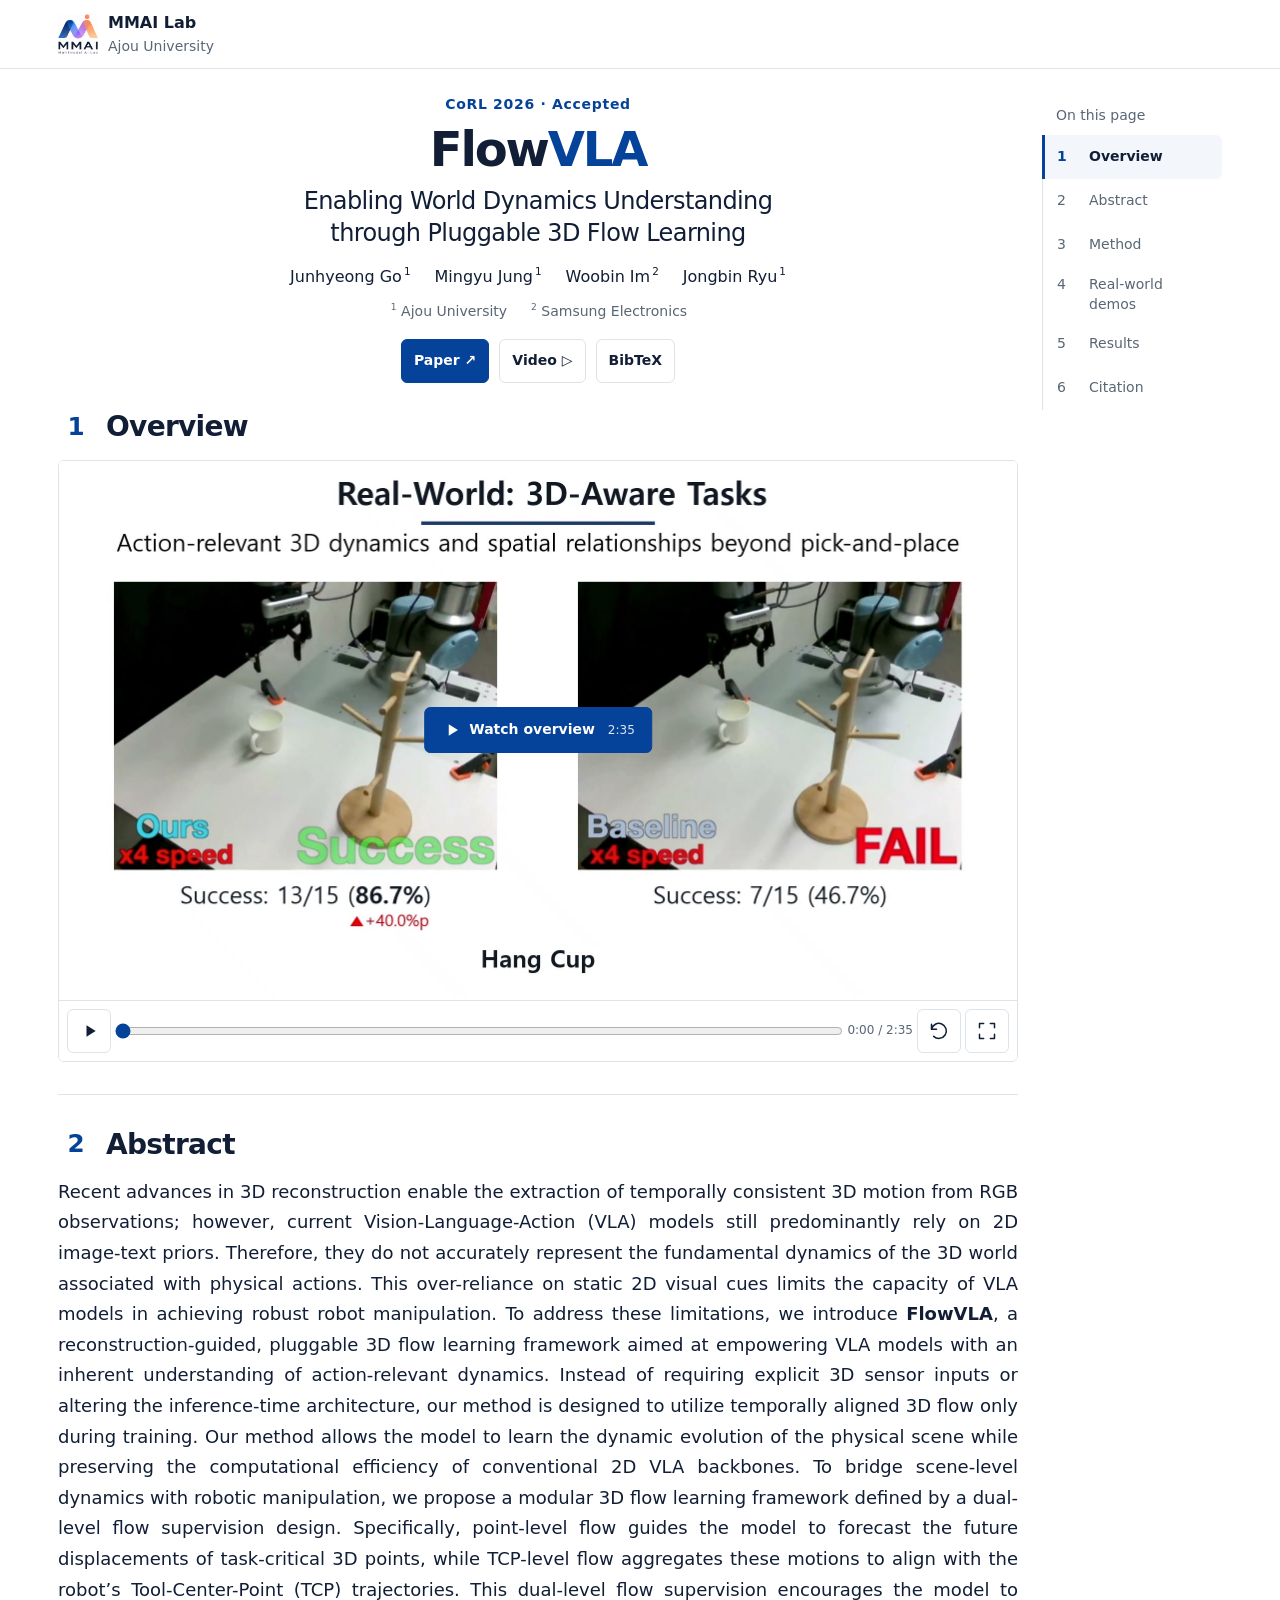
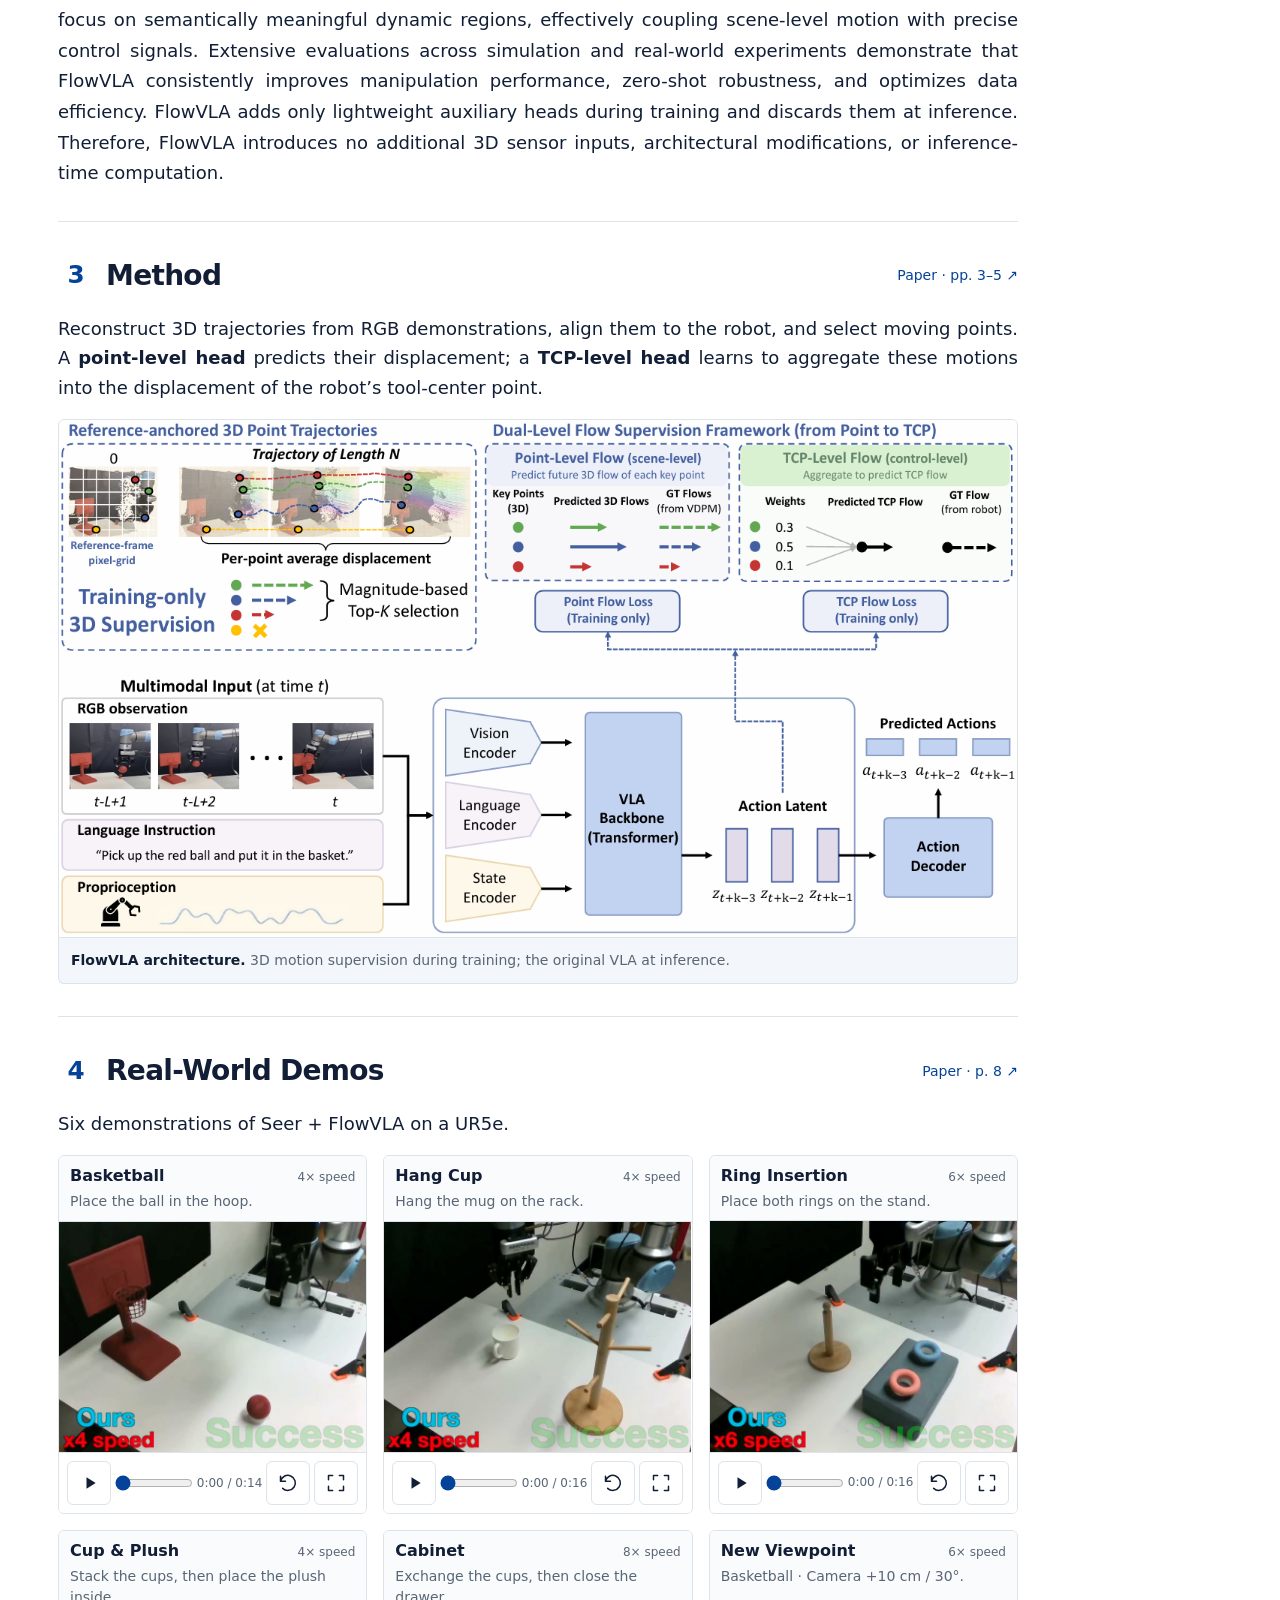
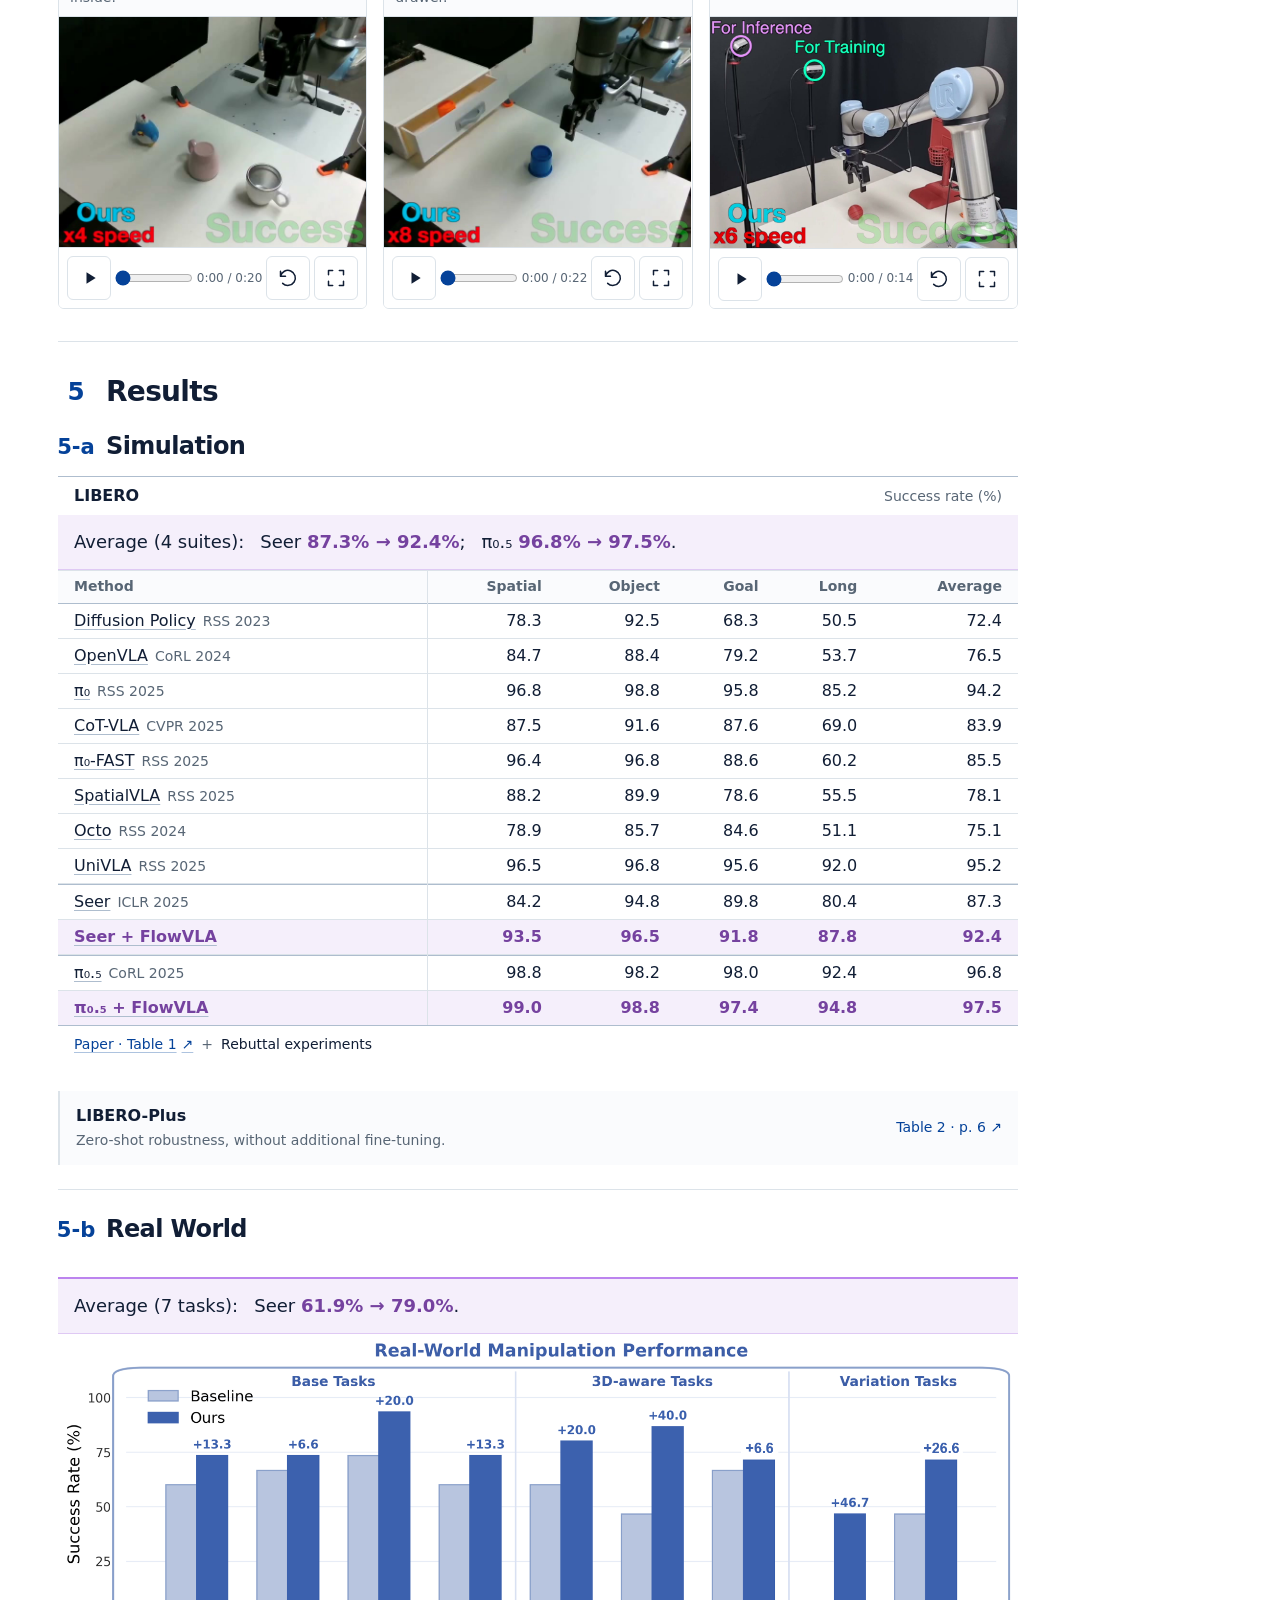
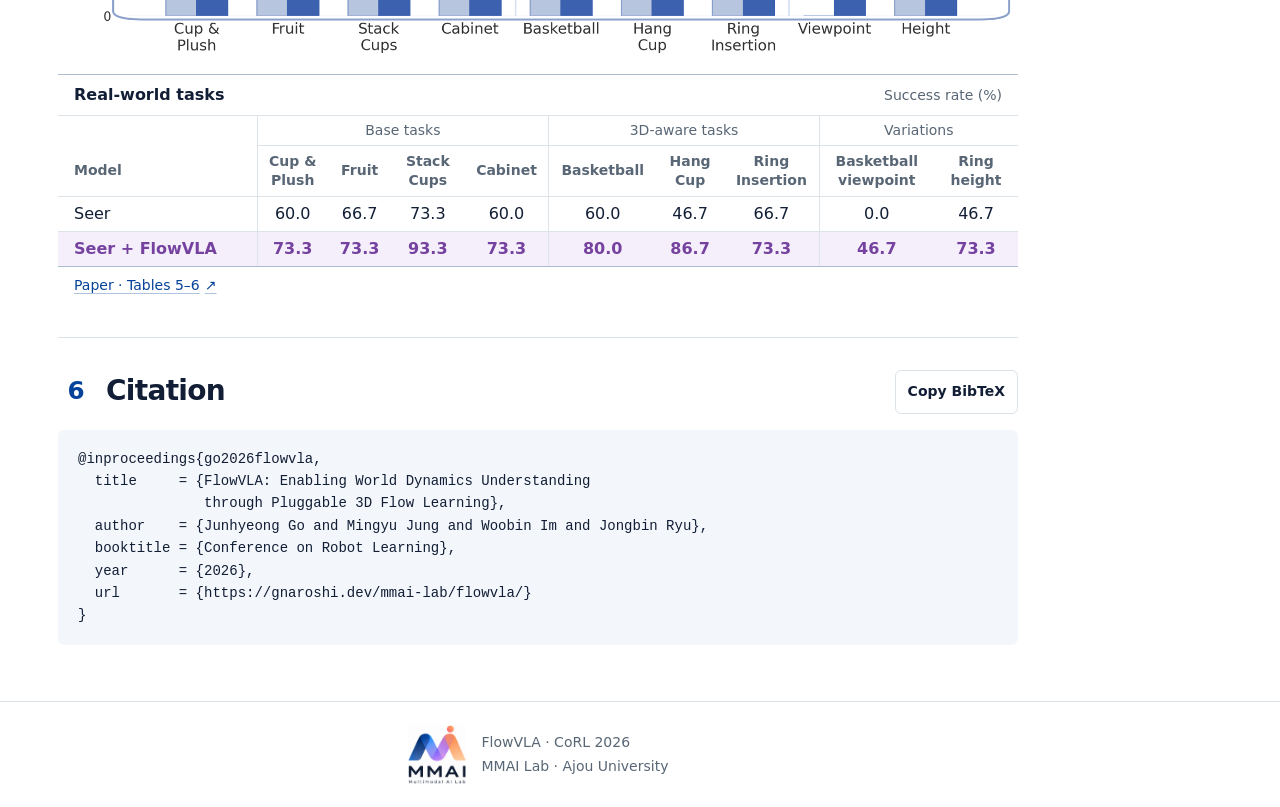
==== commit ee7f7277: "Refine FlowVLA evidence layout and media presentation" ====
--- a/flowvla/index.html
+++ b/flowvla/index.html
@@ -1,11 +1,11 @@
 <!doctype html>
-<html lang="en"><head><meta charset="utf-8"><meta name="viewport" content="width=device-width,initial-scale=1"><meta name="color-scheme" content="light"><title>FlowVLA | Pluggable 3D Flow Learning · CoRL 2026</title><meta name="description" content="FlowVLA distills manipulation-relevant 3D scene motion into VLA policies using training-only point-to-TCP supervision. Accepted at CoRL 2026. MMAI Lab, Ajou University."><meta name="author" content="Junhyeong Go, Mingyu Jung, Woobin Im, Jongbin Ryu"><meta name="citation_title" content="FlowVLA: Enabling World Dynamics Understanding through Pluggable 3D Flow Learning"><meta name="citation_author" content="Junhyeong Go"><meta name="citation_author" content="Mingyu Jung"><meta name="citation_author" content="Woobin Im"><meta name="citation_author" content="Jongbin Ryu"><meta name="citation_conference_title" content="Conference on Robot Learning"><meta name="citation_publication_date" content="2026"><meta property="og:type" content="website"><meta property="og:title" content="FlowVLA · CoRL 2026"><meta property="og:description" content="Learn 3D motion during training. Keep the original VLA at inference."><link rel="icon" href="assets/images/favicon.png" type="image/png"><link rel="stylesheet" href="styles.css?v=32"><script src="script.js?v=20" defer></script><link rel="canonical" href="https://gnaroshi.dev/mmai-lab/flowvla/"><meta property="og:url" content="https://gnaroshi.dev/mmai-lab/flowvla/"><meta property="og:image" content="https://gnaroshi.dev/mmai-lab/flowvla/assets/images/overview.jpg"><meta property="og:image:alt" content="FlowVLA: Pluggable 3D Flow Learning"><meta name="twitter:card" content="summary_large_image"><meta name="citation_pdf_url" content="https://gnaroshi.dev/mmai-lab/flowvla/assets/papers/flowvla-submission.pdf"><link rel="stylesheet" href="summary.css?v=11"><script src="legacy-links.js?v=2"></script></head>
+<html lang="en"><head><meta charset="utf-8"><meta name="viewport" content="width=device-width,initial-scale=1"><meta name="color-scheme" content="light"><title>FlowVLA | Pluggable 3D Flow Learning · CoRL 2026</title><meta name="description" content="FlowVLA distills manipulation-relevant 3D scene motion into VLA policies using training-only point-to-TCP supervision. Accepted at CoRL 2026. MMAI Lab, Ajou University."><meta name="author" content="Junhyeong Go, Mingyu Jung, Woobin Im, Jongbin Ryu"><meta name="citation_title" content="FlowVLA: Enabling World Dynamics Understanding through Pluggable 3D Flow Learning"><meta name="citation_author" content="Junhyeong Go"><meta name="citation_author" content="Mingyu Jung"><meta name="citation_author" content="Woobin Im"><meta name="citation_author" content="Jongbin Ryu"><meta name="citation_conference_title" content="Conference on Robot Learning"><meta name="citation_publication_date" content="2026"><meta property="og:type" content="website"><meta property="og:title" content="FlowVLA · CoRL 2026"><meta property="og:description" content="Learn 3D motion during training. Keep the original VLA at inference."><link rel="icon" href="assets/images/favicon.png" type="image/png"><link rel="stylesheet" href="styles.css?v=33"><script src="script.js?v=21" defer></script><link rel="canonical" href="https://gnaroshi.dev/mmai-lab/flowvla/"><meta property="og:url" content="https://gnaroshi.dev/mmai-lab/flowvla/"><meta property="og:image" content="https://gnaroshi.dev/mmai-lab/flowvla/assets/images/overview.jpg"><meta property="og:image:alt" content="FlowVLA: Pluggable 3D Flow Learning"><meta name="twitter:card" content="summary_large_image"><meta name="citation_pdf_url" content="https://gnaroshi.dev/mmai-lab/flowvla/assets/papers/flowvla-submission.pdf"><link rel="stylesheet" href="summary.css?v=11"><script src="legacy-links.js?v=3"></script></head>
 <body class="summary-page full-page">
 <a class="skip" href="#main">Skip to content</a>
 <header class="site-header summary-header"><div class="wrap header-inner"><a class="brand" href="https://mmai-laboratory.github.io/" aria-label="MMAI Lab homepage"><img src="assets/images/mmai-logo.png" width="58" height="58" alt="MMAI Lab"><span>MMAI Lab<small>Ajou University</small></span></a></div>
 <div class="reading-nav wrap"><button class="nav-toggle" type="button" aria-expanded="false" aria-controls="section-nav"><span class="nav-label">Contents</span><span class="nav-location">Overview</span><span aria-hidden="true">⌄</span></button><nav id="section-nav" class="main-nav" aria-label="Page sections"><ul class="outline-list"><li class="outline-item" data-section="overview"><a href="#overview" data-location="1 · Overview"><span class="outline-number">1</span><span>Overview</span></a></li><li class="outline-item" data-section="abstract"><a href="#abstract" data-location="2 · Abstract"><span class="outline-number">2</span><span>Abstract</span></a></li><li class="outline-item" data-section="method"><a href="#method" data-location="3 · Method"><span class="outline-number">3</span><span>Method</span></a></li><li class="outline-item" data-section="real-world"><a href="#real-world" data-location="4 · Real-world demos"><span class="outline-number">4</span><span>Real-world demos</span></a></li><li class="outline-item" data-section="results"><a href="#results" data-location="5 · Results"><span class="outline-number">5</span><span>Results</span></a><ul class="outline-sublist"><li><a href="#libero-results" data-location="5-a · Simulation"><span class="outline-number">5-a</span><span>Simulation</span></a></li><li><a href="#real-world-results" data-location="5-b · Real world"><span class="outline-number">5-b</span><span>Real world</span></a></li></ul></li><li class="outline-item" data-section="citation"><a href="#citation" data-location="6 · Citation"><span class="outline-number">6</span><span>Citation</span></a></li></ul></nav></div></header>
 <aside class="page-outline" aria-label="Reading position"><p class="outline-title">On this page</p><nav class="outline-nav" aria-label="On this page"><ul class="outline-list"><li class="outline-item" data-section="overview"><a href="#overview" data-location="1 · Overview"><span class="outline-number">1</span><span>Overview</span></a></li><li class="outline-item" data-section="abstract"><a href="#abstract" data-location="2 · Abstract"><span class="outline-number">2</span><span>Abstract</span></a></li><li class="outline-item" data-section="method"><a href="#method" data-location="3 · Method"><span class="outline-number">3</span><span>Method</span></a></li><li class="outline-item" data-section="real-world"><a href="#real-world" data-location="4 · Real-world demos"><span class="outline-number">4</span><span>Real-world demos</span></a></li><li class="outline-item" data-section="results"><a href="#results" data-location="5 · Results"><span class="outline-number">5</span><span>Results</span></a><ul class="outline-sublist"><li><a href="#libero-results" data-location="5-a · Simulation"><span class="outline-number">5-a</span><span>Simulation</span></a></li><li><a href="#real-world-results" data-location="5-b · Real world"><span class="outline-number">5-b</span><span>Real world</span></a></li></ul></li><li class="outline-item" data-section="citation"><a href="#citation" data-location="6 · Citation"><span class="outline-number">6</span><span>Citation</span></a></li></ul></nav></aside>
-<a class="back-to-top" href="#top" aria-label="Back to top" title="Back to top"><svg viewBox="0 0 24 24" width="20" height="20" fill="none" stroke="currentColor" stroke-width="1.8" stroke-linecap="round" stroke-linejoin="round" aria-hidden="true"><path d="m6 12 6-6 6 6M12 6v14M5 3h14"/></svg></a>
+<a class="back-to-top" href="#top" aria-label="Back to top" title="Back to top"><svg viewBox="0 0 24 24" width="20" height="20" fill="none" stroke="currentColor" stroke-width="1.8" stroke-linecap="round" stroke-linejoin="round" aria-hidden="true"><path d="m6 10 6-6 6 6M12 4v16"/></svg><span>Top</span></a>
 <main id="main">
 <section id="top" tabindex="-1" class="hero wrap" aria-labelledby="title">
   <p class="venue">CoRL 2026 · Accepted</p>
@@ -17,7 +17,7 @@
 </section>
 <section id="overview" data-outline-target class="section wrap" tabindex="-1" aria-labelledby="overview-title">
   <h2 id="overview-title"><span class="heading-number">1</span> <span class="heading-label">Overview</span></h2>
-  <figure id="overview-player" tabindex="-1" class="clip overview-player"><div class="media-shell" data-title="FlowVLA overview"><div class="video-viewport" style="--video-ratio:1.7777777778"><div class="video-frame"><video id="overview-video" playsinline preload="none" data-duration="155.238417" poster="assets/images/overview-preview.jpg" width="1920" height="1080" aria-label="FlowVLA overview video"><source data-src="assets/videos/optimized/flowvla-overview-intro.mp4" type="video/mp4"></video></div><button class="overview-start js-only" type="button" aria-label="Watch FlowVLA overview"><svg class="control-icon" viewBox="0 0 24 24" fill="currentColor" aria-hidden="true"><path d="m9 5 11 7-11 7Z"/></svg><span>Watch overview <small>2:35</small></span></button></div><noscript><p class="video-fallback"><a href="assets/videos/optimized/flowvla-overview-intro.mp4" target="_blank" rel="noopener">Open overview video ↗</a></p></noscript></div><figcaption><span class="clip-label">FlowVLA Overview</span></figcaption></figure>
+  <figure id="overview-player" tabindex="-1" class="clip overview-player"><figcaption><span class="clip-label">FlowVLA Overview</span></figcaption><div class="media-shell" data-title="FlowVLA overview"><div class="video-viewport" style="--video-ratio:1.7777777778"><div class="video-frame"><video id="overview-video" playsinline preload="none" data-duration="155.238417" poster="assets/images/overview-preview.jpg" width="1920" height="1080" aria-label="FlowVLA overview video"><source data-src="assets/videos/optimized/flowvla-overview-intro.mp4" type="video/mp4"></video></div><button class="overview-start js-only" type="button" aria-label="Watch FlowVLA overview"><svg class="control-icon" viewBox="0 0 24 24" fill="currentColor" aria-hidden="true"><path d="m9 5 11 7-11 7Z"/></svg><span>Watch overview <small>2:35</small></span></button></div><noscript><p class="video-fallback"><a href="assets/videos/optimized/flowvla-overview-intro.mp4" target="_blank" rel="noopener">Open overview video ↗</a></p></noscript></div></figure>
 </section>
 <section id="abstract" data-outline-target class="section wrap" tabindex="-1" aria-labelledby="abstract-title">
   <h2 id="abstract-title"><span class="heading-number">2</span> <span class="heading-label">Abstract</span></h2>
@@ -32,55 +32,54 @@
   <div class="section-heading"><h2 id="real-title"><span class="heading-number">4</span> <span class="heading-label">Real-World Demos</span></h2><a class="section-paper" href="assets/papers/flowvla-submission.pdf#page=8" target="_blank" rel="noopener" aria-label="Task and variation results in the paper, Tables 5–6, page 8 (opens in a new tab)">Paper · p. 8 ↗</a></div>
   <p>Six demonstrations of Seer + FlowVLA on a UR5e.</p>
   <div class="demo-grid"><figure class="clip" data-media="basketball-ours">
+  <figcaption><span class="clip-label">Basketball <span class='speed'>4× speed</span></span><span class="clip-description">Place the ball in the hoop.</span></figcaption>
   <div class="media-shell" data-title="Basketball">
     <div class="video-viewport" style="--video-ratio:1.3333333333"><div class="video-frame"><video class="loop-video" muted playsinline preload="none" data-duration="14.347667" width="640" height="480" poster="assets/posters/ppt-basketball-ours.jpg" aria-label="Basketball" ><source data-src="assets/videos/optimized/ppt-basketball-ours.mp4" type="video/mp4"></video></div></div>
     <noscript><p class="video-fallback"><a href="assets/videos/optimized/ppt-basketball-ours.mp4" target="_blank" rel="noopener">Open Basketball video ↗</a></p></noscript>
   </div>
-  <figcaption><span class="clip-label">Basketball<span class='speed'>4× speed</span></span><span class="clip-description">Place the ball in the hoop.</span></figcaption>
 </figure><figure class="clip" data-media="hang-cup-ours">
+  <figcaption><span class="clip-label">Hang Cup <span class='speed'>4× speed</span></span><span class="clip-description">Hang the mug on the rack.</span></figcaption>
   <div class="media-shell" data-title="Hang Cup">
     <div class="video-viewport" style="--video-ratio:1.3333333333"><div class="video-frame"><video class="loop-video" muted playsinline preload="none" data-duration="16.558208" width="640" height="480" poster="assets/posters/ppt-hang-cup-ours.jpg" aria-label="Hang Cup" ><source data-src="assets/videos/optimized/ppt-hang-cup-ours.mp4" type="video/mp4"></video></div></div>
     <noscript><p class="video-fallback"><a href="assets/videos/optimized/ppt-hang-cup-ours.mp4" target="_blank" rel="noopener">Open Hang Cup video ↗</a></p></noscript>
   </div>
-  <figcaption><span class="clip-label">Hang Cup<span class='speed'>4× speed</span></span><span class="clip-description">Hang the mug on the rack.</span></figcaption>
 </figure><figure class="clip" data-media="rings-ours">
+  <figcaption><span class="clip-label">Ring Insertion <span class='speed'>6× speed</span></span><span class="clip-description">Place both rings on the stand.</span></figcaption>
   <div class="media-shell" data-title="Ring Insertion">
     <div class="video-viewport" style="--video-ratio:1.3333333333"><div class="video-frame"><video class="loop-video" muted playsinline preload="none" data-duration="16.975292" width="640" height="480" poster="assets/posters/ppt-rings-ours.jpg" aria-label="Ring Insertion" ><source data-src="assets/videos/optimized/ppt-rings-ours.mp4" type="video/mp4"></video></div></div>
     <noscript><p class="video-fallback"><a href="assets/videos/optimized/ppt-rings-ours.mp4" target="_blank" rel="noopener">Open Ring Insertion video ↗</a></p></noscript>
   </div>
-  <figcaption><span class="clip-label">Ring Insertion<span class='speed'>6× speed</span></span><span class="clip-description">Place both rings on the stand.</span></figcaption>
 </figure><figure class="clip" data-media="cup-plush-ours">
+  <figcaption><span class="clip-label">Cup &amp; Plush <span class='speed'>4× speed</span></span><span class="clip-description">Stack the cups, then place the plush inside.</span></figcaption>
   <div class="media-shell" data-title="Cup &amp; Plush">
     <div class="video-viewport" style="--video-ratio:1.3333333333"><div class="video-frame"><video class="loop-video" muted playsinline preload="none" data-duration="20.27025" width="640" height="480" poster="assets/posters/ppt-cup-plush-ours.jpg" aria-label="Cup &amp; Plush" ><source data-src="assets/videos/optimized/ppt-cup-plush-ours.mp4" type="video/mp4"></video></div></div>
     <noscript><p class="video-fallback"><a href="assets/videos/optimized/ppt-cup-plush-ours.mp4" target="_blank" rel="noopener">Open Cup &amp; Plush video ↗</a></p></noscript>
   </div>
-  <figcaption><span class="clip-label">Cup &amp; Plush<span class='speed'>4× speed</span></span><span class="clip-description">Stack the cups, then place the plush inside.</span></figcaption>
 </figure><figure class="clip" data-media="cabinet-ours">
+  <figcaption><span class="clip-label">Cabinet <span class='speed'>8× speed</span></span><span class="clip-description">Exchange the cups, then close the drawer.</span></figcaption>
   <div class="media-shell" data-title="Cabinet">
     <div class="video-viewport" style="--video-ratio:1.3333333333"><div class="video-frame"><video class="loop-video" muted playsinline preload="none" data-duration="22.5225" width="640" height="480" poster="assets/posters/ppt-cabinet-ours.jpg" aria-label="Cabinet" ><source data-src="assets/videos/optimized/ppt-cabinet-ours.mp4" type="video/mp4"></video></div></div>
     <noscript><p class="video-fallback"><a href="assets/videos/optimized/ppt-cabinet-ours.mp4" target="_blank" rel="noopener">Open Cabinet video ↗</a></p></noscript>
   </div>
-  <figcaption><span class="clip-label">Cabinet<span class='speed'>8× speed</span></span><span class="clip-description">Exchange the cups, then close the drawer.</span></figcaption>
 </figure><figure class="clip" data-media="basketball-viewpoint-ours">
+  <figcaption><span class="clip-label">New Viewpoint <span class='speed'>6× speed</span></span><span class="clip-description">Basketball · Camera +10 cm / 30°.</span></figcaption>
   <div class="media-shell" data-title="Basketball · New Viewpoint">
     <div class="video-viewport" style="--video-ratio:1.3333333333"><div class="video-frame"><video class="loop-video" muted playsinline preload="none" data-duration="14.180833" width="960" height="720" poster="assets/posters/ppt-basketball-viewpoint-ours.jpg" aria-label="Basketball · New Viewpoint" ><source data-src="assets/videos/optimized/ppt-basketball-viewpoint-ours.mp4" type="video/mp4"></video></div></div>
     <noscript><p class="video-fallback"><a href="assets/videos/optimized/ppt-basketball-viewpoint-ours.mp4" target="_blank" rel="noopener">Open Basketball · New Viewpoint video ↗</a></p></noscript>
   </div>
-  <figcaption><span class="clip-label">New Viewpoint<span class='speed'>6× speed</span></span><span class="clip-description">Basketball · Camera +10 cm / 30°.</span></figcaption>
 </figure></div>
 </section>
 <section id="results" data-outline-target class="section wrap" tabindex="-1" aria-labelledby="results-title">
   <h2 id="results-title"><span class="heading-number">5</span> <span class="heading-label">Results</span></h2>
   <div id="libero-results" data-outline-target class="summary-result" tabindex="-1">
     <h3><span class="heading-number">5-a</span> <span class="heading-label">Simulation</span></h3>
-    <p class="result-explanation result-summary"><span class="result-summary-label">Average (4 suites):</span> <span class="result-comparison">Seer <strong class="result-highlight">87.3% → 92.4%</strong>;</span> <span class="result-comparison">π₀.₅ <strong class="result-highlight">96.8% → 97.5%</strong>.</span></p>
-    <figure id="libero" class="table-block"><figcaption class="table-caption" id="libero-caption"><span class="table-title">LIBERO</span> <span class="table-metric">Success rate (%)</span></figcaption><div class="table-scroll" tabindex="0" role="region" aria-label="LIBERO results"><table aria-labelledby="libero-caption" class="benchmark-table"><thead><tr><th scope="col">Method</th><th scope="col">Spatial</th><th scope="col">Object</th><th scope="col">Goal</th><th scope="col">Long</th><th scope="col">Average</th></tr></thead><tbody><tr><th scope="row"><a class="paper-reference" href="https://roboticsproceedings.org/rss19/p026.html" title="Diffusion Policy: Visuomotor Policy Learning via Action Diffusion" target="_blank" rel="noopener noreferrer">Diffusion Policy</a><span class="method-venue">RSS 2023</span></th><td>78.3</td><td>92.5</td><td>68.3</td><td>50.5</td><td>72.4</td></tr><tr><th scope="row"><a class="paper-reference" href="https://proceedings.mlr.press/v270/kim25c.html" title="OpenVLA: An Open-Source Vision-Language-Action Model" target="_blank" rel="noopener noreferrer">OpenVLA</a><span class="method-venue">CoRL 2024</span></th><td>84.7</td><td>88.4</td><td>79.2</td><td>53.7</td><td>76.5</td></tr><tr><th scope="row"><a class="paper-reference" href="https://www.roboticsproceedings.org/rss21/p010.html" title="π₀: A Vision-Language-Action Flow Model for General Robot Control" target="_blank" rel="noopener noreferrer">π₀</a><span class="method-venue">RSS 2025</span></th><td>96.8</td><td>98.8</td><td>95.8</td><td>85.2</td><td>94.2</td></tr><tr><th scope="row"><a class="paper-reference" href="https://openaccess.thecvf.com/content/CVPR2025/papers/Zhao_CoT-VLA_Visual_Chain-of-Thought_Reasoning_for_Vision-Language-Action_Models_CVPR_2025_paper.pdf" title="CoT-VLA: Visual Chain-of-Thought Reasoning for Vision-Language-Action Models" target="_blank" rel="noopener noreferrer">CoT-VLA</a><span class="method-venue">CVPR 2025</span></th><td>87.5</td><td>91.6</td><td>87.6</td><td>69.0</td><td>83.9</td></tr><tr><th scope="row"><a class="paper-reference" href="https://www.roboticsproceedings.org/rss21/p012.html" title="FAST: Efficient Action Tokenization for Vision-Language-Action Models" target="_blank" rel="noopener noreferrer">π₀-FAST</a><span class="method-venue">RSS 2025</span></th><td>96.4</td><td>96.8</td><td>88.6</td><td>60.2</td><td>85.5</td></tr><tr><th scope="row"><a class="paper-reference" href="https://www.roboticsproceedings.org/rss21/p011.html" title="SpatialVLA: Exploring Spatial Representations for Visual-Language-Action Models" target="_blank" rel="noopener noreferrer">SpatialVLA</a><span class="method-venue">RSS 2025</span></th><td>88.2</td><td>89.9</td><td>78.6</td><td>55.5</td><td>78.1</td></tr><tr><th scope="row"><a class="paper-reference" href="https://www.roboticsproceedings.org/rss20/p090.html" title="Octo: An Open-Source Generalist Robot Policy" target="_blank" rel="noopener noreferrer">Octo</a><span class="method-venue">RSS 2024</span></th><td>78.9</td><td>85.7</td><td>84.6</td><td>51.1</td><td>75.1</td></tr><tr><th scope="row"><a class="paper-reference" href="https://www.roboticsproceedings.org/rss21/p014.html" title="Learning to Act Anywhere with Task-centric Latent Actions" target="_blank" rel="noopener noreferrer">UniVLA</a><span class="method-venue">RSS 2025</span></th><td>96.5</td><td>96.8</td><td>95.6</td><td>92.0</td><td>95.2</td></tr><tr><th scope="row"><a class="paper-reference" href="https://proceedings.iclr.cc/paper_files/paper/2025/hash/e5b5c402bb7bd5e60bede6961d6fe39e-Abstract-Conference.html" title="Predictive Inverse Dynamics Models are Scalable Learners for Robotic Manipulation" target="_blank" rel="noopener noreferrer">Seer</a><span class="method-venue">ICLR 2025</span></th><td>84.2</td><td>94.8</td><td>89.8</td><td>80.4</td><td>87.3</td></tr><tr class="ours"><th scope="row"><a class="paper-reference" href="assets/papers/flowvla-submission.pdf#page=6" target="_blank" rel="noopener">Seer + FlowVLA</a></th><td>93.5</td><td>96.5</td><td>91.8</td><td>87.8</td><td>92.4</td></tr><tr><th scope="row"><a class="paper-reference" href="https://proceedings.mlr.press/v305/black25a.html" title="π₀.₅: a Vision-Language-Action Model with Open-World Generalization" target="_blank" rel="noopener noreferrer">π₀.₅</a><span class="method-venue">CoRL 2025</span></th><td>98.8</td><td>98.2</td><td>98.0</td><td>92.4</td><td>96.8</td></tr><tr class="ours"><th scope="row"><a class="paper-reference" href="assets/papers/flowvla-submission.pdf#page=6" target="_blank" rel="noopener">π₀.₅ + FlowVLA</a></th><td>99.0</td><td>98.8</td><td>97.4</td><td>94.8</td><td>97.5</td></tr></tbody></table></div><div class="table-footer"><p class="table-provenance"><a class="table-source-link" href="assets/papers/flowvla-submission.pdf#page=6" target="_blank" rel="noopener" aria-label="Paper Table 1, page 6 (opens in a new tab)">Paper · Table 1<span aria-hidden="true">↗</span></a><span class="source-join">+</span><span class="table-source-label">Rebuttal experiments</span></p></div></figure>
+    <figure id="libero" class="table-block"><figcaption class="table-caption" id="libero-caption"><span class="table-title">LIBERO</span> <span class="table-metric">Success rate (%)</span></figcaption><p class="result-explanation result-summary"><span class="result-summary-label">Average (4 suites):</span> <span class="result-comparison">Seer <strong class="result-highlight">87.3% → 92.4%</strong>;</span> <span class="result-comparison">π₀.₅ <strong class="result-highlight">96.8% → 97.5%</strong>.</span></p><div class="table-scroll" tabindex="0" role="region" aria-label="LIBERO results"><table aria-labelledby="libero-caption" class="benchmark-table"><thead><tr><th scope="col">Method</th><th scope="col">Spatial</th><th scope="col">Object</th><th scope="col">Goal</th><th scope="col">Long</th><th scope="col">Average</th></tr></thead><tbody><tr><th scope="row"><a class="paper-reference" href="https://roboticsproceedings.org/rss19/p026.html" title="Diffusion Policy: Visuomotor Policy Learning via Action Diffusion" target="_blank" rel="noopener noreferrer">Diffusion Policy</a><span class="method-venue">RSS 2023</span></th><td>78.3</td><td>92.5</td><td>68.3</td><td>50.5</td><td>72.4</td></tr><tr><th scope="row"><a class="paper-reference" href="https://proceedings.mlr.press/v270/kim25c.html" title="OpenVLA: An Open-Source Vision-Language-Action Model" target="_blank" rel="noopener noreferrer">OpenVLA</a><span class="method-venue">CoRL 2024</span></th><td>84.7</td><td>88.4</td><td>79.2</td><td>53.7</td><td>76.5</td></tr><tr><th scope="row"><a class="paper-reference" href="https://www.roboticsproceedings.org/rss21/p010.html" title="π₀: A Vision-Language-Action Flow Model for General Robot Control" target="_blank" rel="noopener noreferrer">π₀</a><span class="method-venue">RSS 2025</span></th><td>96.8</td><td>98.8</td><td>95.8</td><td>85.2</td><td>94.2</td></tr><tr><th scope="row"><a class="paper-reference" href="https://openaccess.thecvf.com/content/CVPR2025/papers/Zhao_CoT-VLA_Visual_Chain-of-Thought_Reasoning_for_Vision-Language-Action_Models_CVPR_2025_paper.pdf" title="CoT-VLA: Visual Chain-of-Thought Reasoning for Vision-Language-Action Models" target="_blank" rel="noopener noreferrer">CoT-VLA</a><span class="method-venue">CVPR 2025</span></th><td>87.5</td><td>91.6</td><td>87.6</td><td>69.0</td><td>83.9</td></tr><tr><th scope="row"><a class="paper-reference" href="https://www.roboticsproceedings.org/rss21/p012.html" title="FAST: Efficient Action Tokenization for Vision-Language-Action Models" target="_blank" rel="noopener noreferrer">π₀-FAST</a><span class="method-venue">RSS 2025</span></th><td>96.4</td><td>96.8</td><td>88.6</td><td>60.2</td><td>85.5</td></tr><tr><th scope="row"><a class="paper-reference" href="https://www.roboticsproceedings.org/rss21/p011.html" title="SpatialVLA: Exploring Spatial Representations for Visual-Language-Action Models" target="_blank" rel="noopener noreferrer">SpatialVLA</a><span class="method-venue">RSS 2025</span></th><td>88.2</td><td>89.9</td><td>78.6</td><td>55.5</td><td>78.1</td></tr><tr><th scope="row"><a class="paper-reference" href="https://www.roboticsproceedings.org/rss20/p090.html" title="Octo: An Open-Source Generalist Robot Policy" target="_blank" rel="noopener noreferrer">Octo</a><span class="method-venue">RSS 2024</span></th><td>78.9</td><td>85.7</td><td>84.6</td><td>51.1</td><td>75.1</td></tr><tr><th scope="row"><a class="paper-reference" href="https://www.roboticsproceedings.org/rss21/p014.html" title="Learning to Act Anywhere with Task-centric Latent Actions" target="_blank" rel="noopener noreferrer">UniVLA</a><span class="method-venue">RSS 2025</span></th><td>96.5</td><td>96.8</td><td>95.6</td><td>92.0</td><td>95.2</td></tr><tr><th scope="row"><a class="paper-reference" href="https://proceedings.iclr.cc/paper_files/paper/2025/hash/e5b5c402bb7bd5e60bede6961d6fe39e-Abstract-Conference.html" title="Predictive Inverse Dynamics Models are Scalable Learners for Robotic Manipulation" target="_blank" rel="noopener noreferrer">Seer</a><span class="method-venue">ICLR 2025</span></th><td>84.2</td><td>94.8</td><td>89.8</td><td>80.4</td><td>87.3</td></tr><tr class="ours"><th scope="row"><a class="paper-reference" href="assets/papers/flowvla-submission.pdf#page=6" target="_blank" rel="noopener">Seer + FlowVLA</a></th><td>93.5</td><td>96.5</td><td>91.8</td><td>87.8</td><td>92.4</td></tr><tr><th scope="row"><a class="paper-reference" href="https://proceedings.mlr.press/v305/black25a.html" title="π₀.₅: a Vision-Language-Action Model with Open-World Generalization" target="_blank" rel="noopener noreferrer">π₀.₅</a><span class="method-venue">CoRL 2025</span></th><td>98.8</td><td>98.2</td><td>98.0</td><td>92.4</td><td>96.8</td></tr><tr class="ours"><th scope="row"><a class="paper-reference" href="assets/papers/flowvla-submission.pdf#page=6" target="_blank" rel="noopener">π₀.₅ + FlowVLA</a></th><td>99.0</td><td>98.8</td><td>97.4</td><td>94.8</td><td>97.5</td></tr></tbody></table></div><div class="table-footer"><p class="table-provenance"><a class="table-source-link" href="assets/papers/flowvla-submission.pdf#page=6" target="_blank" rel="noopener" aria-label="Paper Table 1, page 6 (opens in a new tab)">Paper · Table 1<span aria-hidden="true">↗</span></a><span class="source-join">+</span><span class="table-source-label">Rebuttal experiments</span></p></div></figure>
     <aside class="related-result" aria-label="LIBERO-Plus results"><div><h4>LIBERO-Plus</h4><p>Zero-shot robustness, without additional fine-tuning.</p></div><a href="assets/papers/flowvla-submission.pdf#page=6" target="_blank" rel="noopener" aria-label="LIBERO-Plus comparison in the paper, Table 2, page 6 (opens in a new tab)">Table 2 · p. 6 ↗</a></aside>
   </div>
   <div id="real-world-results" data-outline-target class="summary-result" tabindex="-1">
     <h3><span class="heading-number">5-b</span> <span class="heading-label">Real World</span></h3>
-    <p class="result-explanation result-summary"><span class="result-summary-label">Average (7 tasks):</span> <span class="result-comparison">Seer <strong class="result-highlight">61.9% → 79.0%</strong>.</span></p>
     <figure id="real-world-performance" class="performance-results" aria-labelledby="seven-real-world-tasks-caption">
+      <p class="result-explanation result-summary"><span class="result-summary-label">Average (7 tasks):</span> <span class="result-comparison">Seer <strong class="result-highlight">61.9% → 79.0%</strong>.</span></p>
       <a class="figure-image performance-chart" href="assets/images/real-world-performance.png" data-figure-title="Real-world manipulation performance" data-figure-caption="Seer (Baseline) versus Seer + FlowVLA (Ours). Seven tasks and two test-time variations; success rates are listed in the table." aria-label="Enlarge real-world performance chart"><img src="assets/images/real-world-performance.png" width="1839" height="628" alt="Success rates for Seer and Seer + FlowVLA across four base tasks, three 3D-aware tasks, and two variation conditions. FlowVLA improves success in each condition; exact rates follow in the table." loading="lazy"></a>
       <div class="performance-table-heading"><span id="seven-real-world-tasks-caption" class="table-title">Real-world tasks</span><span class="table-metric">Success rate (%)</span></div><p class="scroll-hint performance-scroll-hint">Scroll for all tasks <span aria-hidden="true">↔</span></p>
       <div class="table-scroll performance-scroll" tabindex="0" role="region" aria-label="Real-world task comparison; scroll horizontally to view all tasks">
--- a/flowvla/styles.css
+++ b/flowvla/styles.css
@@ -6,8 +6,8 @@
   --brand-coral:#f2886b;
   --brand-orange:#feb785;
   --brand-navy:#111e35;
-  /* One interaction accent throughout; orange is reserved for result emphasis. */
-  --result-ink:#b44b01;--result-soft:#fff8f3;
+  /* The logo's lavender marks results; a darker same-hue text variant stays readable. */
+  --result-ink:#75429f;--result-soft:#f5effb;--result-line:#dfc9f4;
   --accent:var(--brand-blue);
   --accent-hover:#04357a;
   --accent-soft:#ebf0f7;
@@ -536,3 +536,241 @@
     width:100%;
   }
 }
+
+/* Result summaries belong to the evidence they summarize, not to media transport. */
+.full-page .table-block>.result-summary,
+.full-page .performance-results>.result-summary{
+  margin:0;padding:var(--space-3) var(--evidence-inset);
+  background:var(--result-soft);border-bottom:1px solid var(--result-line);
+  color:var(--ink);
+}
+.full-page .performance-results{margin-top:var(--space-6)}
+.full-page .performance-results>.result-summary{border-top:2px solid var(--brand-violet)}
+.full-page .result-summary-label{font-weight:var(--weight-medium)}
+
+/* The equipment photograph must be large enough to inspect the cameras and workspace. */
+.full-page .setup-layout{
+  width:100%;max-width:800px;grid-template-columns:minmax(0,1fr) minmax(0,.85fr);
+  gap:var(--space-6);padding:0;margin:var(--space-5) auto var(--space-6);
+  border:0;background:white;align-items:center;
+}
+.full-page .setup-photo{border:1px solid var(--line);border-radius:var(--radius)}
+.full-page .setup-specs{font-size:var(--text-body-sm)}
+.full-page .setup-specs>div{grid-template-columns:80px minmax(0,1fr);gap:var(--space-3);padding:var(--space-3) 0;border-bottom:1px solid var(--line)}
+.full-page .setup-specs>div:last-child{border-bottom:0}
+.full-page .setup-specs dt{align-self:baseline}
+.full-page .task-categories{gap:var(--space-6);padding:var(--space-5)}
+.full-page .task-category{position:relative}
+.full-page .task-category+.task-category::before{content:"";position:absolute;left:calc(-1 * var(--space-4));top:0;bottom:0;border-left:1px solid var(--line)}
+
+/* Equal media slots keep demonstrations legible without filling the entire column. */
+.full-page:not(.summary-page) .media-group{max-width:880px;margin-inline:auto}
+.full-page .rf-method-image>img,
+.full-page #expanded-figure[src$="/method.png"]{clip-path:inset(0 0 0 calc(300% / 1276))}
+
+@media(max-width:599px){
+  .full-page .setup-layout{grid-template-columns:minmax(0,1fr);gap:var(--space-3);max-width:420px}
+  .full-page .setup-specs>div{grid-template-columns:80px minmax(0,1fr)}
+  .full-page .task-categories{padding:var(--space-4);gap:var(--space-5)}
+  .full-page .task-category+.task-category{padding-top:var(--space-5)}
+  .full-page .task-category+.task-category::before{left:0;right:0;top:0;bottom:auto;border-left:0;border-top:1px solid var(--line)}
+}
+
+/* Identify each view before the media, with playback speed as secondary context. */
+.full-page .clip>figcaption{
+  flex:0 0 auto;order:0;padding:var(--space-3);text-align:left;
+  border:0;border-bottom:1px solid var(--line);background:var(--surface);
+}
+.full-page .clip>figcaption .clip-label{justify-content:space-between;text-align:left;column-gap:var(--space-3)}
+.full-page .clip>figcaption .speed{margin-left:auto}
+.full-page .clip>figcaption .clip-description{margin-top:var(--space-1);color:var(--muted)}
+
+/* Transport controls belong to the media group; task choices select its content. */
+.full-page .media-group>.group-controls{
+  grid-template-columns:auto minmax(0,1fr);align-items:center;gap:var(--space-4);
+  margin:var(--space-2) 0 0;padding:var(--space-2) 0;
+  border:0;border-top:1px solid var(--line);border-radius:0;background:white;
+}
+.full-page .group-controls .group-actions{
+  display:flex;width:auto;margin:0;gap:var(--space-1);
+  border:0;border-radius:0;background:transparent;
+}
+.full-page .group-controls .group-actions .media-action{
+  width:auto;min-width:var(--control-height);padding:var(--space-2) var(--space-3);
+  border:1px solid transparent;border-radius:var(--radius);background:white;
+}
+.full-page .group-controls .group-actions .media-action+.media-action{border-left-color:transparent}
+.full-page .group-controls .group-actions .media-action:first-child{
+  min-width:7rem;border-radius:var(--radius);background:var(--accent);border-color:var(--accent);color:white!important;
+}
+.full-page .group-controls .group-actions .media-action:first-child:hover{background:var(--accent-hover);border-color:var(--accent-hover)}
+.full-page .group-controls .group-actions .media-action:last-child{border-radius:var(--radius)}
+.full-page .group-controls .group-actions .media-action:not(:first-child):hover{background:var(--soft);border-color:var(--line)}
+.full-page .group-controls .group-timeline{
+  display:grid;grid-template-columns:minmax(3rem,1fr) auto auto;
+  gap:var(--space-3);padding:0;border:0;min-width:0;
+}
+.full-page .group-controls .group-timeline>*{grid-column:auto;grid-row:auto}
+.full-page .group-controls .group-individual{padding:var(--space-2) var(--space-3);border-color:var(--line);color:var(--ink);justify-self:end}
+.full-page .group-controls .group-individual:disabled{opacity:.45;cursor:default;background:white;border-color:transparent}
+.full-page .group-controls .group-seek:disabled{opacity:.4;cursor:default}
+.full-page .group-controls[data-mode="individual"] .group-time{color:var(--muted);opacity:.65}
+.full-page .group-controls .group-status{padding:0;grid-column:1/-1}
+
+/* Equal tab geometry and two-part labels make the selected experiment legible. */
+.full-page .media-gallery>.choices{
+  grid-auto-flow:column;grid-auto-columns:minmax(0,1fr);
+  justify-content:stretch;align-items:stretch;gap:0;
+  margin:0 0 var(--space-4);border-bottom:1px solid var(--line);
+}
+.full-page .media-gallery>.choices.js-only{display:none}
+.js .full-page .media-gallery>.choices.js-only{display:grid}
+.full-page .media-gallery>.choices button{
+  position:relative;display:flex;flex-direction:column;align-items:center;justify-content:center;
+  gap:var(--space-1);min-width:0;padding:var(--space-3) var(--space-2);
+  border:0;border-radius:0;background:white;color:var(--muted);text-align:center;
+  font-size:var(--text-control);font-weight:var(--weight-medium);line-height:var(--leading-compact);
+}
+.full-page .media-gallery>.choices button::after{
+  content:"";position:absolute;left:0;right:0;bottom:-1px;height:3px;background:transparent;
+}
+.full-page .media-gallery>.choices button:hover{background:var(--soft);color:var(--ink)}
+.full-page .media-gallery>.choices button[aria-pressed="true"]{background:var(--accent-soft);color:var(--accent);font-weight:var(--weight-semibold)}
+.full-page .media-gallery>.choices button[aria-pressed="true"]::after{background:var(--accent)}
+.full-page .media-gallery>.choices .choice-title{font:inherit}
+.full-page .media-gallery>.choices .choice-detail{font-size:var(--text-micro);font-weight:var(--weight-regular);color:var(--muted)}
+.full-page .media-gallery>.choices button:focus-visible{outline-offset:-3px;z-index:1}
+@container (max-width:799px){
+  .full-page .media-group>.group-controls{grid-template-columns:minmax(0,1fr);gap:var(--space-2)}
+  .full-page .group-controls .group-actions{display:grid;grid-template-columns:repeat(3,minmax(0,1fr));width:100%}
+  .full-page .group-controls .group-actions .media-action{width:100%;min-width:0}
+  .full-page .group-controls .group-actions .media-action:first-child{min-width:0}
+  .full-page .group-controls .group-timeline{grid-template-columns:minmax(3rem,1fr) auto auto}
+  .full-page .group-controls .group-individual{grid-column:auto;justify-self:end}
+}
+@container (max-width:399px){
+  .full-page .group-controls .group-actions .media-action{padding-inline:var(--space-2);gap:var(--space-1)}
+  .full-page .group-controls .group-timeline{gap:var(--space-2)}
+}
+@media(max-width:599px){
+  .full-page .media-gallery>.choices{grid-auto-flow:row;grid-template-columns:repeat(2,minmax(0,1fr))}
+  .full-page .media-gallery>.choices button{border-bottom:1px solid var(--line)}
+  .full-page .media-gallery>.choices button:last-child:nth-child(odd){grid-column:1/-1}
+}
+
+/* The heading index, local outline and return link share one reading hierarchy. */
+.full-page{
+  --heading-index-width:2.25rem;
+  --heading-index-scale:.88;
+}
+.full-page :is(h2,h3):has(>.heading-number){
+  grid-template-columns:var(--heading-index-width) minmax(0,1fr);
+  align-items:start;
+  column-gap:var(--space-3);
+  line-height:1.3;
+}
+.full-page .heading-number{
+  display:flex;
+  align-items:center;
+  justify-content:center;
+  min-height:calc(1.3em / var(--heading-index-scale));
+  font-size:calc(1em * var(--heading-index-scale));
+  line-height:1;
+  font-weight:var(--weight-semibold);
+  font-variant-numeric:tabular-nums;
+  letter-spacing:0;
+  color:var(--accent);
+}
+.full-page .heading-label{align-self:start}
+
+/* This is an outline within the current page, not a second site navigation. */
+.full-page .page-outline{
+  top:calc(var(--header) + var(--space-4));
+  max-height:calc(100dvh - var(--header) - 112px);
+  padding-bottom:var(--space-2);
+}
+.full-page .outline-title{
+  margin:0 0 var(--space-2) 14px;
+  font-size:var(--text-meta);
+  font-weight:var(--weight-medium);
+  color:var(--muted);
+}
+.full-page .page-outline .outline-nav{border-left:1px solid var(--line)}
+.full-page .page-outline .outline-item{margin:0}
+.full-page :is(.outline-nav,.main-nav) a{
+  display:grid;
+  grid-template-columns:24px minmax(0,1fr);
+  align-items:start;
+  align-content:center;
+  column-gap:var(--space-2);
+  min-height:var(--control-height);
+  padding:var(--space-2) var(--space-3);
+  font-size:var(--text-meta);
+  font-weight:var(--weight-medium);
+  line-height:var(--leading-compact);
+  color:var(--muted);
+  border-left:3px solid transparent;
+  border-radius:0 var(--radius) var(--radius) 0;
+}
+.full-page :is(.outline-nav,.main-nav) .outline-number{
+  font:inherit;
+  font-variant-numeric:tabular-nums;
+}
+.full-page :is(.outline-nav,.main-nav) .outline-sublist{
+  padding:0 0 var(--space-2) var(--space-2);
+}
+.full-page :is(.outline-nav,.main-nav) .outline-sublist a{
+  grid-template-columns:28px minmax(0,1fr);
+  font-weight:var(--weight-regular);
+}
+.full-page :is(.outline-nav,.main-nav) a:hover{
+  background:var(--surface);
+  color:var(--ink);
+  text-decoration:none;
+}
+.full-page :is(.outline-nav,.main-nav) a[aria-current]{
+  border-left-color:var(--accent);
+  background:var(--soft);
+  color:var(--ink);
+  font-weight:var(--weight-semibold);
+}
+.full-page :is(.outline-nav,.main-nav) a[aria-current] .outline-number{color:var(--accent)}
+.full-page .outline-item.is-current-section>a:not([aria-current]){
+  color:var(--ink);
+  font-weight:var(--weight-semibold);
+}
+.full-page :is(.outline-nav,.main-nav) a:focus-visible{outline-offset:-3px}
+
+/* Keep the return action near the reading tools, with an explicit text label. */
+.full-page .back-to-top{
+  width:auto;
+  min-width:var(--control-height);
+  height:var(--control-height);
+  gap:var(--space-2);
+  padding:0 var(--space-3);
+  border:1px solid var(--line);
+  border-radius:var(--radius);
+  background:white;
+  color:var(--muted);
+  box-shadow:none;
+  font-size:var(--text-meta);
+  font-weight:var(--weight-medium);
+  line-height:var(--leading-compact);
+  text-decoration:none;
+}
+.full-page .back-to-top svg{width:18px;height:18px;flex-shrink:0}
+.full-page .back-to-top:hover{color:var(--accent);border-color:var(--accent-line);background:var(--surface)}
+@media(min-width:900px){
+  .full-page .back-to-top{
+    left:calc(var(--page-start) + var(--content-width) + 36px);
+    right:auto;
+    bottom:var(--space-5);
+  }
+}
+@media(max-width:899px){
+  .full-page .back-to-top{right:var(--space-4);bottom:var(--space-4)}
+}
+@media(max-width:599px){
+  .full-page{--heading-index-width:2rem}
+  .full-page :is(h2,h3):has(>.heading-number){column-gap:var(--space-2)}
+}
